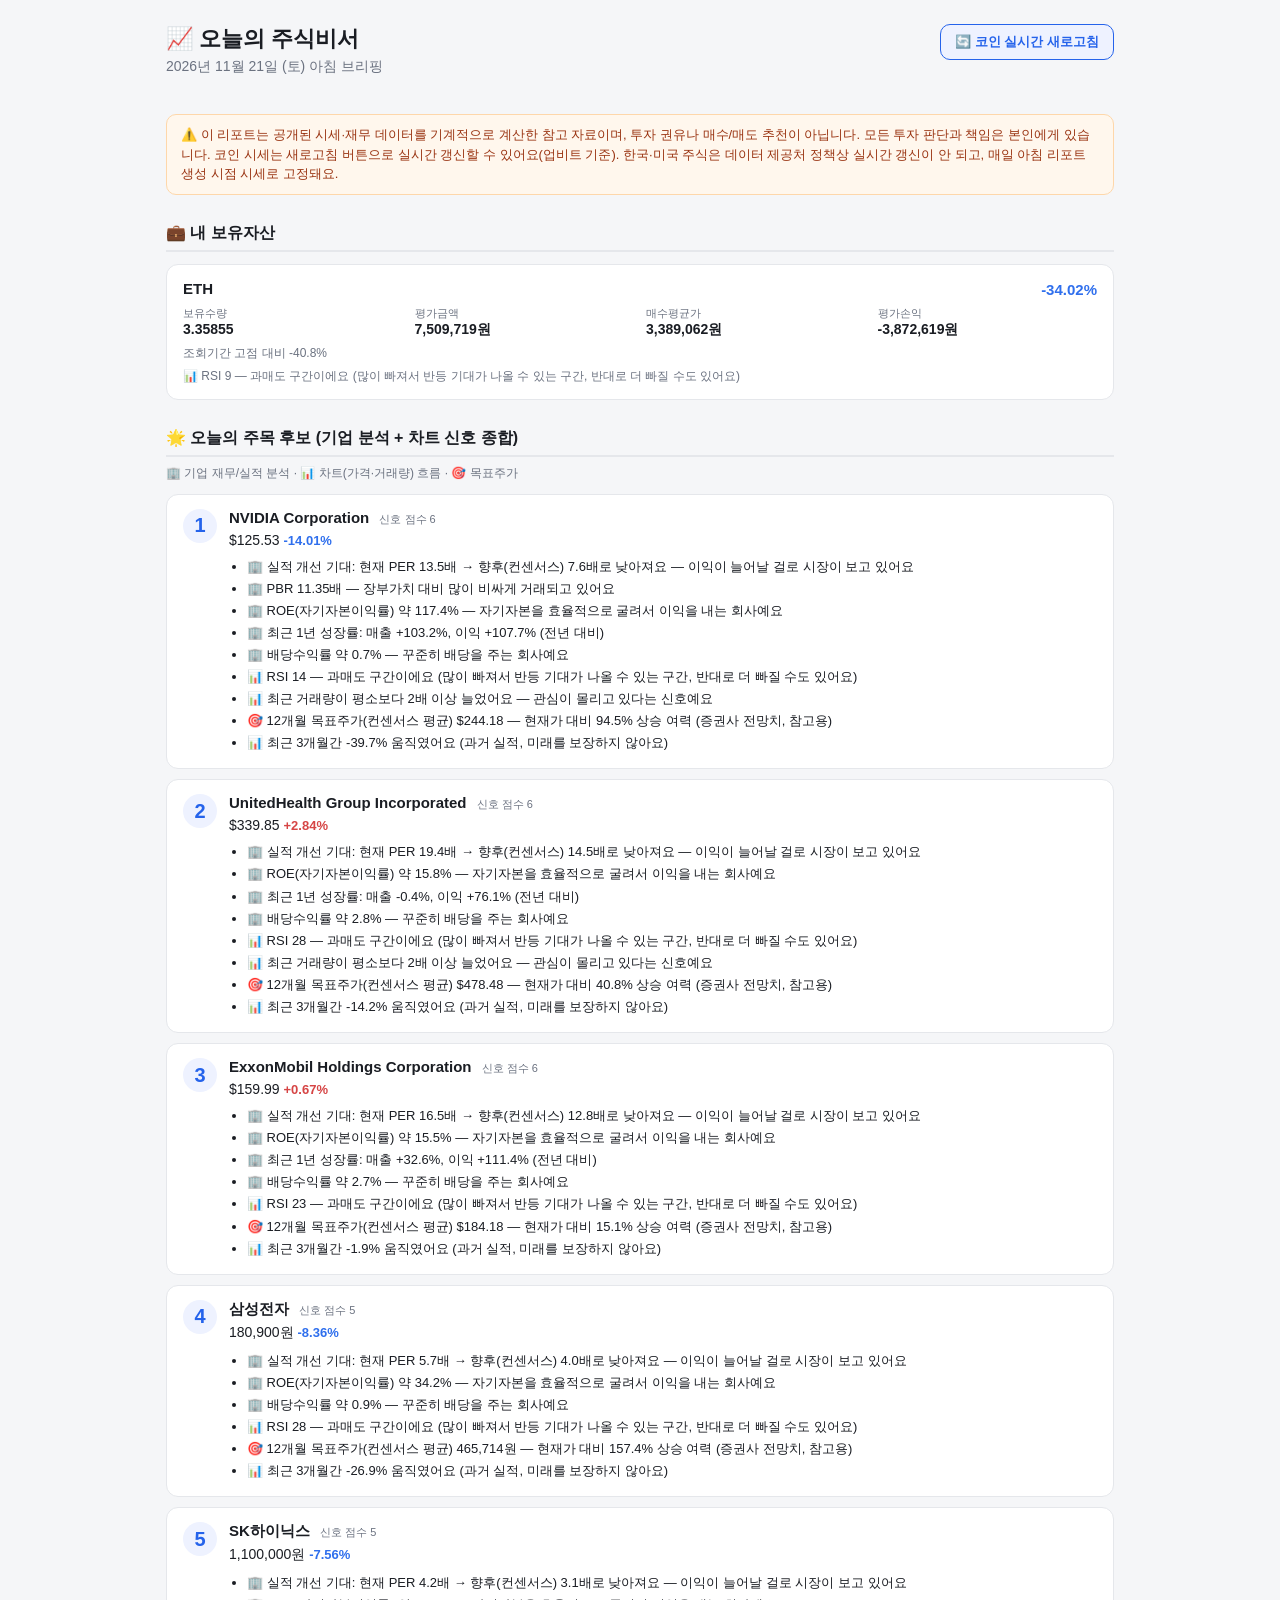
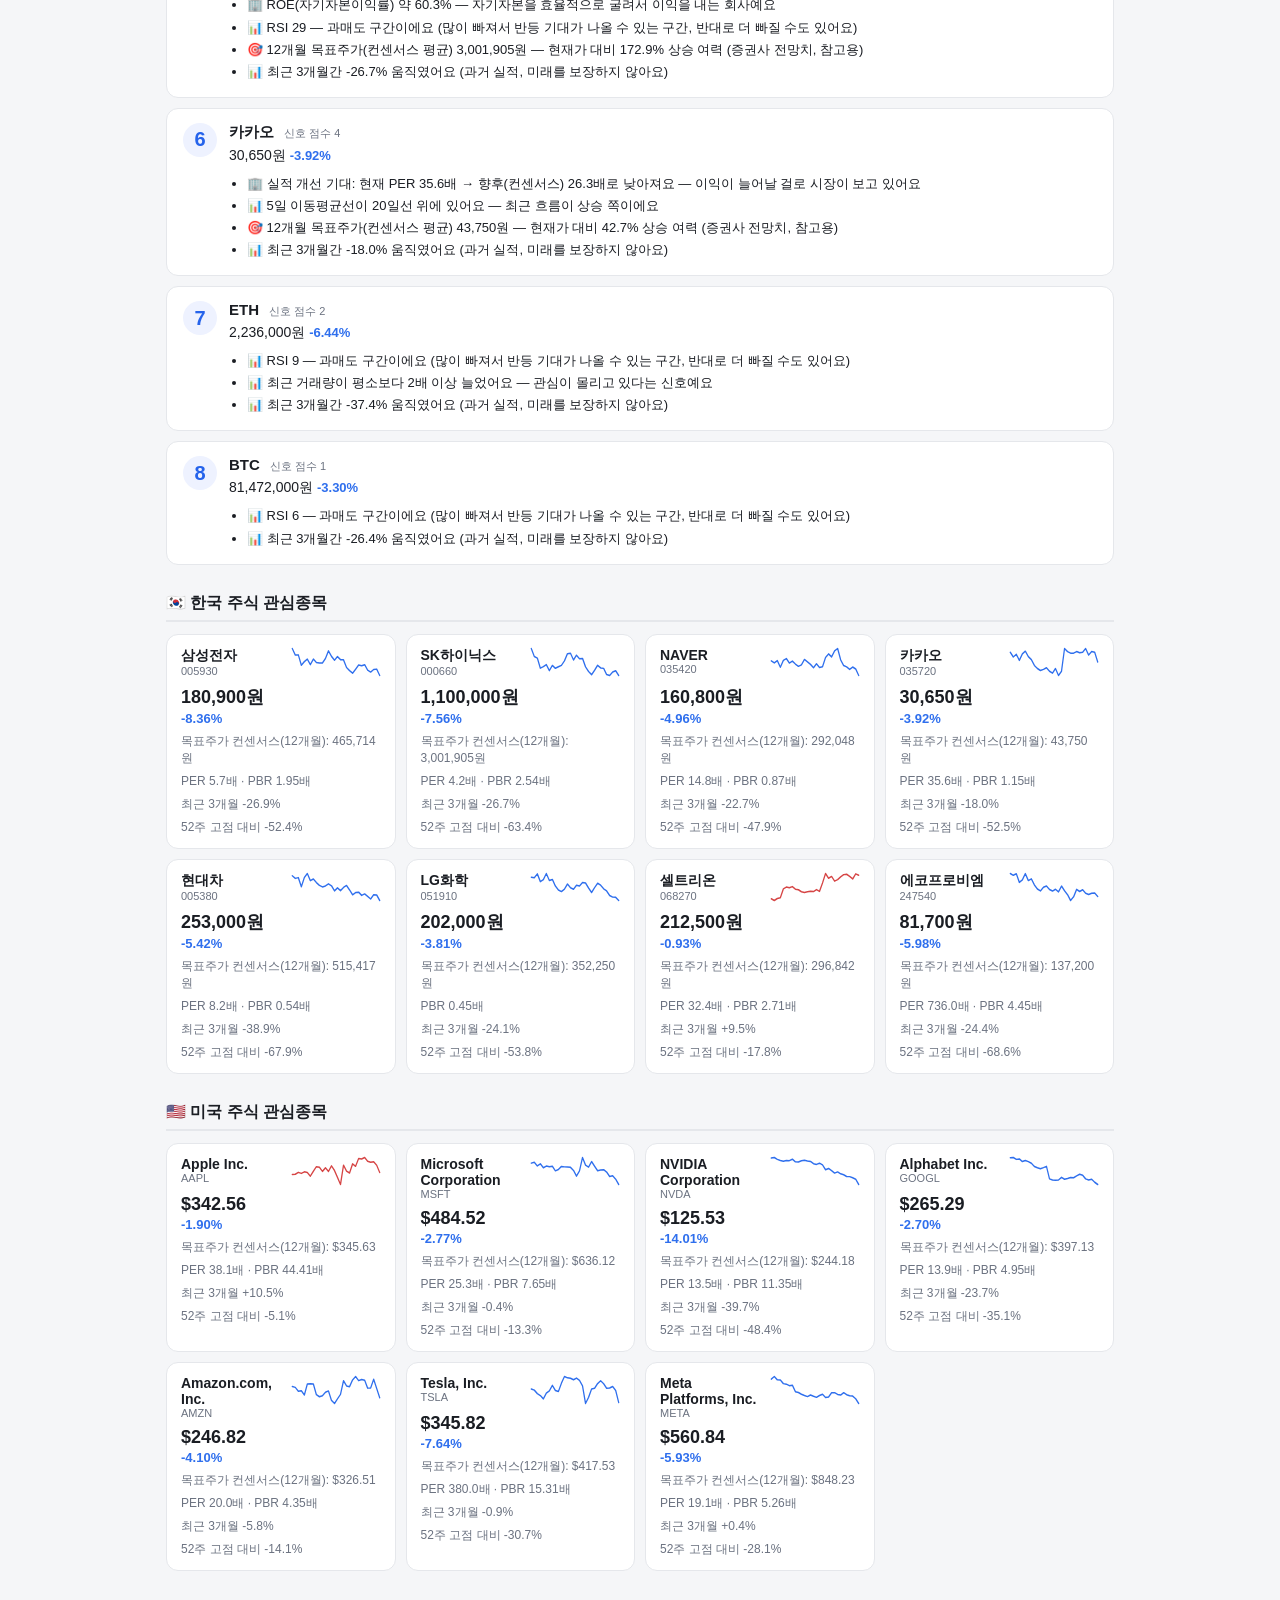
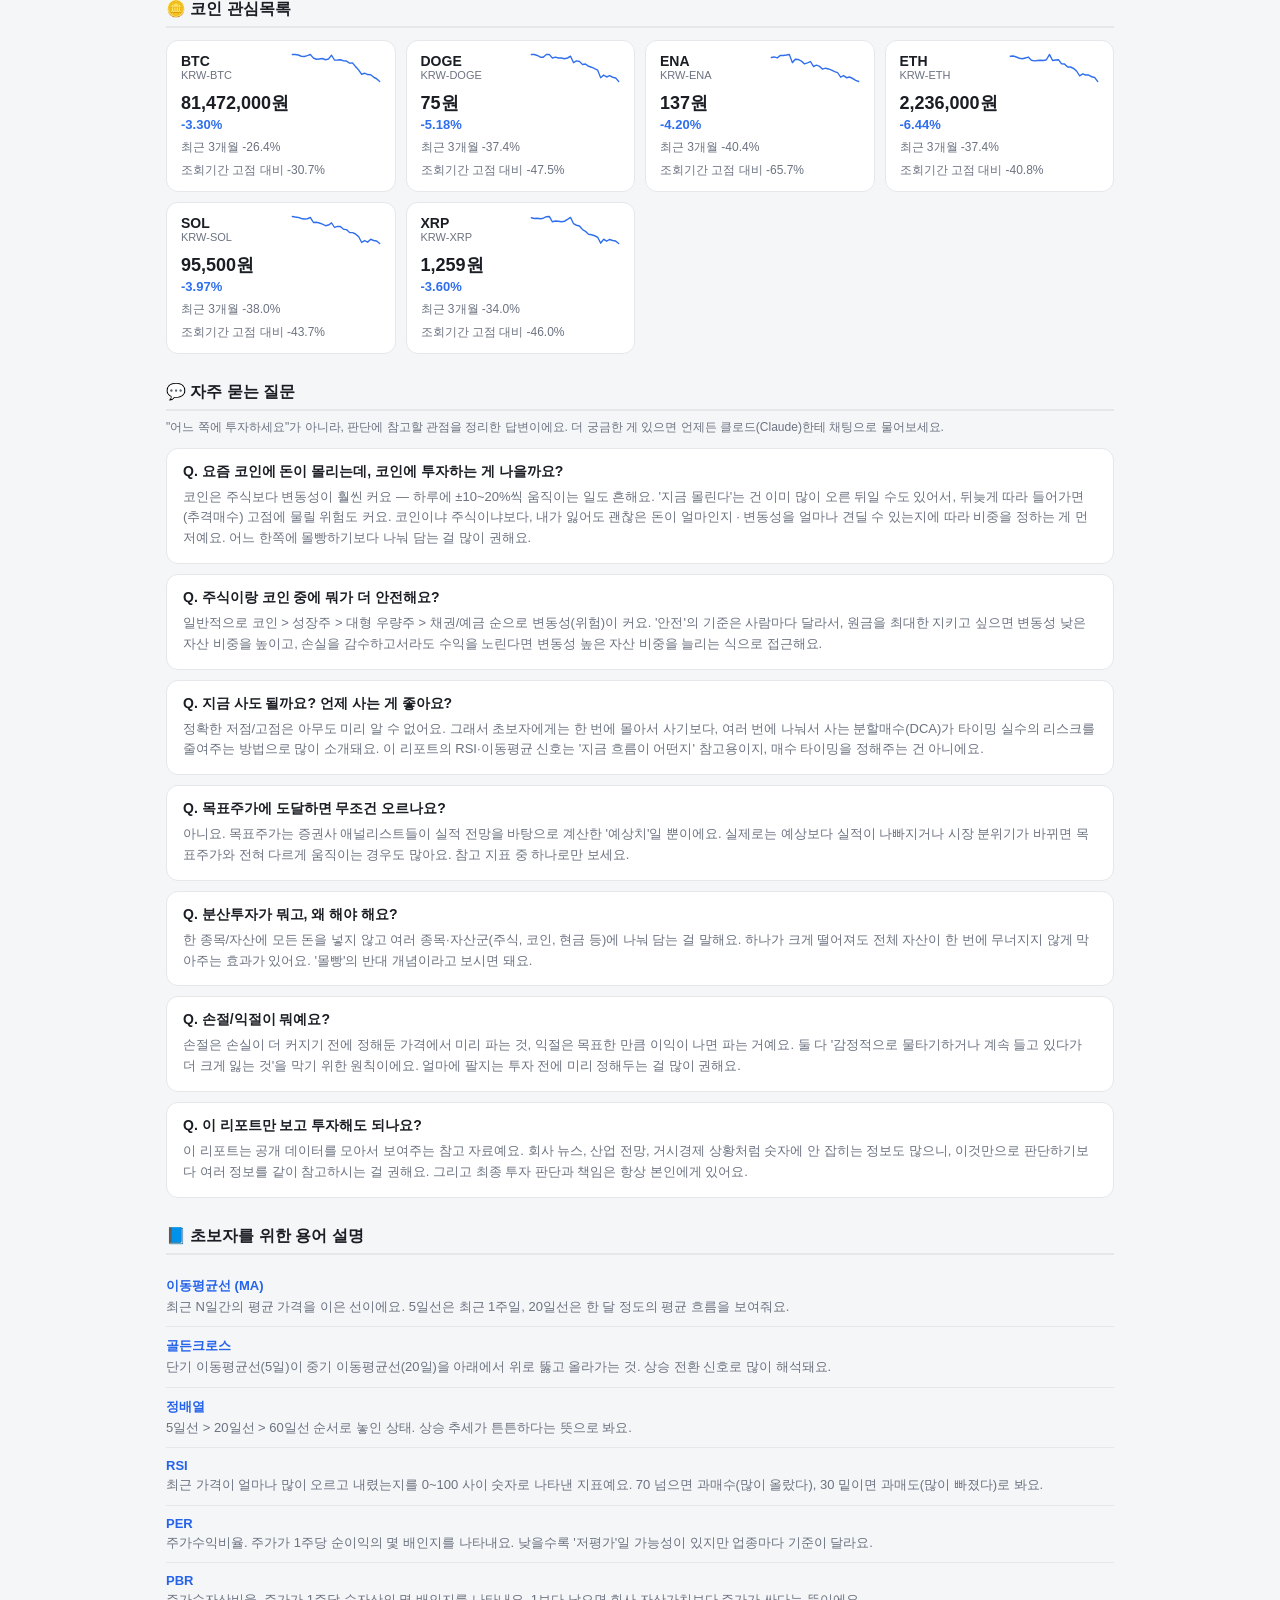
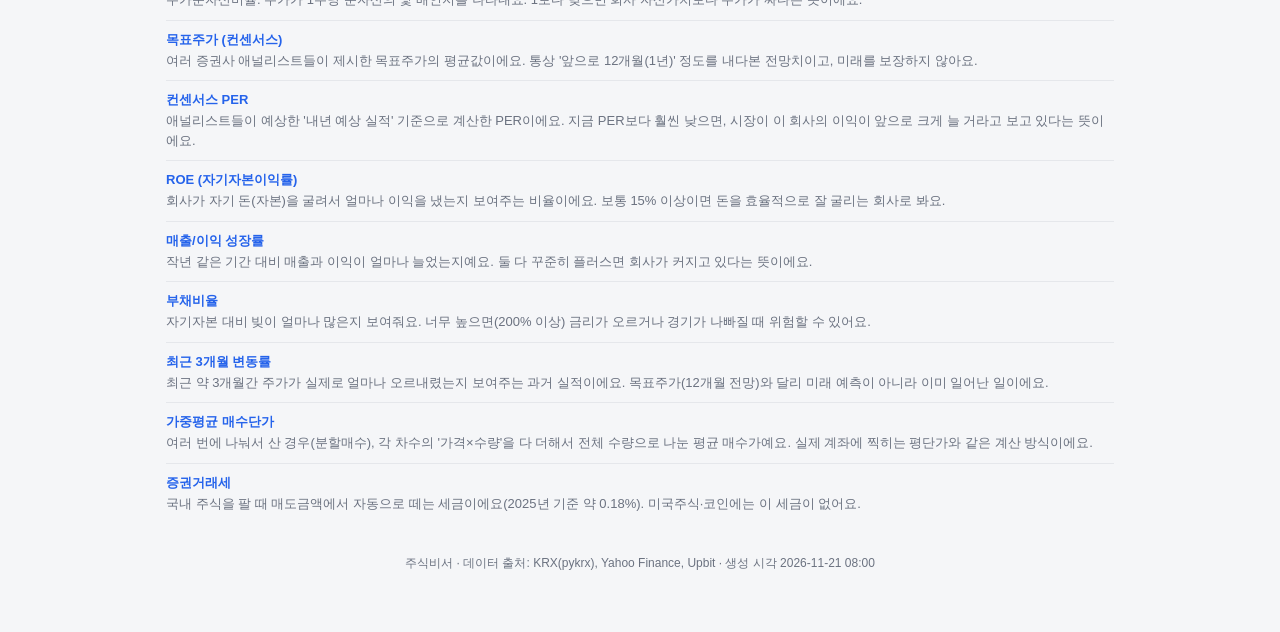
==== docs/index.html @ bb8eb2fd "자동 리포트 갱신 2026-11-21 08:00" ====
<!doctype html>
<html lang="ko">
<head>
<meta charset="utf-8">
<meta name="viewport" content="width=device-width, initial-scale=1">
<title>오늘의 주식비서 - 2026년 11월 21일 (토)</title>
<style>
:root {
    --bg: #f5f6f8; --card-bg: #ffffff; --text: #1a1d23; --sub-text: #6b7280;
    --border: #e5e7eb; --up: #d64545; --down: #2f6fed; --flat: #6b7280;
    --accent: #2563eb; --accent-bg: #eef2ff; --warn-bg: #fff7ed; --warn-border: #fed7aa; --warn-text: #9a3412;
}
@media (prefers-color-scheme: dark) {
    :root { --bg:#111318; --card-bg:#1b1e26; --text:#e8eaed; --sub-text:#9aa0a6; --border:#2b2f3a;
        --up:#ff6b6b; --down:#5b9dff; --flat:#9aa0a6; --accent:#7c9dff; --accent-bg:#1e2436;
        --warn-bg:#2a2115; --warn-border:#4d3418; --warn-text:#f4b473; }
}
:root[data-theme="dark"] { --bg:#111318; --card-bg:#1b1e26; --text:#e8eaed; --sub-text:#9aa0a6; --border:#2b2f3a;
    --up:#ff6b6b; --down:#5b9dff; --flat:#9aa0a6; --accent:#7c9dff; --accent-bg:#1e2436;
    --warn-bg:#2a2115; --warn-border:#4d3418; --warn-text:#f4b473; }
:root[data-theme="light"] { --bg:#f5f6f8; --card-bg:#ffffff; --text:#1a1d23; --sub-text:#6b7280;
    --border:#e5e7eb; --up:#d64545; --down:#2f6fed; --flat:#6b7280; --accent:#2563eb; --accent-bg:#eef2ff;
    --warn-bg:#fff7ed; --warn-border:#fed7aa; --warn-text:#9a3412; }
* { box-sizing: border-box; }
body { margin:0; font-family: -apple-system, "Pretendard", "Malgun Gothic", sans-serif; background:var(--bg); color:var(--text); }
.wrap { max-width: 980px; margin: 0 auto; padding: 24px 16px 60px; }
header h1 { font-size: 22px; margin: 0 0 4px; }
header .date { color: var(--sub-text); font-size: 14px; margin-bottom: 16px; }
.disclaimer { background: var(--warn-bg); border:1px solid var(--warn-border); color:var(--warn-text);
    padding: 10px 14px; border-radius: 10px; font-size: 13px; margin-bottom: 24px; line-height:1.5; }
h2.section { font-size: 16px; margin: 28px 0 12px; padding-bottom:6px; border-bottom: 2px solid var(--border); }
.grid { display: grid; grid-template-columns: repeat(auto-fill, minmax(210px, 1fr)); gap: 10px; }
.card { background: var(--card-bg); border:1px solid var(--border); border-radius: 12px; padding: 12px 14px; }
.card.error { opacity: 0.6; }
.card-top { display:flex; justify-content: space-between; align-items:flex-start; gap:8px; }
.name { font-weight: 600; font-size: 14px; }
.sub { color: var(--sub-text); font-size: 11px; }
.spark { width: 90px; height: 30px; flex-shrink:0; }
.price { font-size: 18px; font-weight: 700; margin-top: 8px; }
.chg { font-size: 13px; font-weight: 600; display:inline-block; margin-top:2px; }
.chg.up { color: var(--up); } .chg.down { color: var(--down); } .chg.flat { color: var(--flat); }
.meta { font-size: 12px; color: var(--sub-text); margin-top: 6px; }
.cand-card { display:flex; gap:12px; background: var(--card-bg); border:1px solid var(--border);
    border-radius: 12px; padding: 14px 16px; margin-bottom: 10px; align-items:flex-start; }
.cand-rank { font-size: 20px; font-weight: 800; color: var(--accent); background: var(--accent-bg);
    width: 34px; height:34px; border-radius:50%; display:flex; align-items:center; justify-content:center; flex-shrink:0; }
.cand-name { font-weight: 700; font-size: 15px; }
.cand-score { font-size: 11px; color: var(--sub-text); font-weight: 500; margin-left: 6px; }
.cand-price { font-size: 14px; margin: 4px 0 8px; }
.signals { margin: 0; padding-left: 18px; font-size: 13px; line-height: 1.7; color: var(--text); }
.term { padding: 10px 0; border-bottom: 1px solid var(--border); }
.term:last-child { border-bottom: none; }
.term-name { font-weight: 700; font-size: 13px; color: var(--accent); }
.term-desc { font-size: 13px; color: var(--sub-text); margin-top: 2px; line-height:1.5; }
.faq-item { background: var(--card-bg); border:1px solid var(--border); border-radius: 12px;
    padding: 14px 16px; margin-bottom: 10px; }
.faq-q { font-weight: 700; font-size: 14px; margin-bottom: 6px; }
.faq-a { font-size: 13px; color: var(--sub-text); line-height: 1.6; }
.hold-card { background: var(--card-bg); border:1px solid var(--border); border-radius: 12px;
    padding: 14px 16px; margin-bottom: 10px; }
.hold-top { display:flex; justify-content: space-between; align-items:center; margin-bottom: 8px; }
.hold-top .name { font-size: 15px; font-weight: 700; }
.hold-top .chg { font-size: 15px; }
.hold-grid { display: grid; grid-template-columns: repeat(auto-fit, minmax(120px, 1fr)); gap: 6px 12px;
    font-size: 14px; font-weight: 600; }
.hold-label { display:block; font-size: 11px; font-weight: 400; color: var(--sub-text); }
footer { margin-top: 32px; font-size: 12px; color: var(--sub-text); text-align:center; }
.header-row { display:flex; justify-content: space-between; align-items:flex-start; gap: 10px; flex-wrap: wrap; }
.refresh-btn { background: var(--accent-bg); color: var(--accent); border: 1px solid var(--accent);
    border-radius: 10px; padding: 8px 14px; font-size: 13px; font-weight: 600; cursor: pointer;
    white-space: nowrap; }
.refresh-btn:active { opacity: 0.7; }
.refresh-btn[disabled] { opacity: 0.5; cursor: default; }
.refresh-status { font-size: 12px; color: var(--sub-text); margin-top: 6px; min-height: 16px; }
.flash { animation: flash-bg 0.8s ease; }
@keyframes flash-bg { 0% { background: var(--accent-bg); } 100% { background: transparent; } }
</style>
</head>
<body>
<div class="wrap">
<header>
<div class="header-row">
    <div>
        <h1>📈 오늘의 주식비서</h1>
        <div class="date">2026년 11월 21일 (토) 아침 브리핑</div>
    </div>
    <button id="refresh-btn" class="refresh-btn" onclick="refreshCoinPrices()">🔄 코인 실시간 새로고침</button>
</div>
<div id="refresh-status" class="refresh-status"></div>
</header>
<div class="disclaimer">⚠️ 이 리포트는 공개된 시세·재무 데이터를 기계적으로 계산한 참고 자료이며, 투자 권유나 매수/매도 추천이 아닙니다. 모든 투자 판단과 책임은 본인에게 있습니다. 코인 시세는 새로고침 버튼으로 실시간 갱신할 수 있어요(업비트 기준). 한국·미국 주식은 데이터 제공처 정책상 실시간 갱신이 안 되고, 매일 아침 리포트 생성 시점 시세로 고정돼요.</div>

<h2 class="section">💼 내 보유자산</h2><div class="hold-card" data-live-market="KRW-ETH" data-qty="3.35855073" data-avg-price="3389062.45627493">
        <div class="hold-top">
            <div class="name">ETH</div>
            <div class="chg down" data-field="pnl-pct">-34.02%</div>
        </div>
        <div class="hold-grid">
            <div><span class="hold-label">보유수량</span>3.35855</div>
            <div><span class="hold-label">평가금액</span><span data-field="eval">7,509,719</span>원</div>
            <div><span class="hold-label">매수평균가</span>3,389,062원</div>
            <div><span class="hold-label">평가손익</span><span data-field="pnl">-3,872,619</span>원</div>
        </div>
        
        
        <div class="meta">조회기간 고점 대비 -40.8%</div>
        <div class="meta">📊 RSI 9 — 과매도 구간이에요 (많이 빠져서 반등 기대가 나올 수 있는 구간, 반대로 더 빠질 수도 있어요)</div>
    </div>

<h2 class="section">🌟 오늘의 주목 후보 (기업 분석 + 차트 신호 종합)</h2>
<p style="color:var(--sub-text); font-size:12px; margin:-4px 0 12px;">🏢 기업 재무/실적 분석 · 📊 차트(가격·거래량) 흐름 · 🎯 목표주가</p>
<div class="cand-card">
        <div class="cand-rank">1</div>
        <div class="cand-body">
            <div class="cand-name">NVIDIA Corporation <span class="cand-score">신호 점수 6</span></div>
            <div class="cand-price">$125.53
                <span class="chg down">-14.01%</span>
            </div>
            <ul class="signals"><li>🏢 실적 개선 기대: 현재 PER 13.5배 → 향후(컨센서스) 7.6배로 낮아져요 — 이익이 늘어날 걸로 시장이 보고 있어요</li><li>🏢 PBR 11.35배 — 장부가치 대비 많이 비싸게 거래되고 있어요</li><li>🏢 ROE(자기자본이익률) 약 117.4% — 자기자본을 효율적으로 굴려서 이익을 내는 회사예요</li><li>🏢 최근 1년 성장률: 매출 +103.2%, 이익 +107.7% (전년 대비)</li><li>🏢 배당수익률 약 0.7% — 꾸준히 배당을 주는 회사예요</li><li>📊 RSI 14 — 과매도 구간이에요 (많이 빠져서 반등 기대가 나올 수 있는 구간, 반대로 더 빠질 수도 있어요)</li><li>📊 최근 거래량이 평소보다 2배 이상 늘었어요 — 관심이 몰리고 있다는 신호예요</li><li>🎯 12개월 목표주가(컨센서스 평균) $244.18 — 현재가 대비 94.5% 상승 여력 (증권사 전망치, 참고용)</li><li>📊 최근 3개월간 -39.7% 움직였어요 (과거 실적, 미래를 보장하지 않아요)</li></ul>
        </div>
    </div><div class="cand-card">
        <div class="cand-rank">2</div>
        <div class="cand-body">
            <div class="cand-name">UnitedHealth Group Incorporated <span class="cand-score">신호 점수 6</span></div>
            <div class="cand-price">$339.85
                <span class="chg up">+2.84%</span>
            </div>
            <ul class="signals"><li>🏢 실적 개선 기대: 현재 PER 19.4배 → 향후(컨센서스) 14.5배로 낮아져요 — 이익이 늘어날 걸로 시장이 보고 있어요</li><li>🏢 ROE(자기자본이익률) 약 15.8% — 자기자본을 효율적으로 굴려서 이익을 내는 회사예요</li><li>🏢 최근 1년 성장률: 매출 -0.4%, 이익 +76.1% (전년 대비)</li><li>🏢 배당수익률 약 2.8% — 꾸준히 배당을 주는 회사예요</li><li>📊 RSI 28 — 과매도 구간이에요 (많이 빠져서 반등 기대가 나올 수 있는 구간, 반대로 더 빠질 수도 있어요)</li><li>📊 최근 거래량이 평소보다 2배 이상 늘었어요 — 관심이 몰리고 있다는 신호예요</li><li>🎯 12개월 목표주가(컨센서스 평균) $478.48 — 현재가 대비 40.8% 상승 여력 (증권사 전망치, 참고용)</li><li>📊 최근 3개월간 -14.2% 움직였어요 (과거 실적, 미래를 보장하지 않아요)</li></ul>
        </div>
    </div><div class="cand-card">
        <div class="cand-rank">3</div>
        <div class="cand-body">
            <div class="cand-name">ExxonMobil Holdings Corporation <span class="cand-score">신호 점수 6</span></div>
            <div class="cand-price">$159.99
                <span class="chg up">+0.67%</span>
            </div>
            <ul class="signals"><li>🏢 실적 개선 기대: 현재 PER 16.5배 → 향후(컨센서스) 12.8배로 낮아져요 — 이익이 늘어날 걸로 시장이 보고 있어요</li><li>🏢 ROE(자기자본이익률) 약 15.5% — 자기자본을 효율적으로 굴려서 이익을 내는 회사예요</li><li>🏢 최근 1년 성장률: 매출 +32.6%, 이익 +111.4% (전년 대비)</li><li>🏢 배당수익률 약 2.7% — 꾸준히 배당을 주는 회사예요</li><li>📊 RSI 23 — 과매도 구간이에요 (많이 빠져서 반등 기대가 나올 수 있는 구간, 반대로 더 빠질 수도 있어요)</li><li>🎯 12개월 목표주가(컨센서스 평균) $184.18 — 현재가 대비 15.1% 상승 여력 (증권사 전망치, 참고용)</li><li>📊 최근 3개월간 -1.9% 움직였어요 (과거 실적, 미래를 보장하지 않아요)</li></ul>
        </div>
    </div><div class="cand-card">
        <div class="cand-rank">4</div>
        <div class="cand-body">
            <div class="cand-name">삼성전자 <span class="cand-score">신호 점수 5</span></div>
            <div class="cand-price">180,900원
                <span class="chg down">-8.36%</span>
            </div>
            <ul class="signals"><li>🏢 실적 개선 기대: 현재 PER 5.7배 → 향후(컨센서스) 4.0배로 낮아져요 — 이익이 늘어날 걸로 시장이 보고 있어요</li><li>🏢 ROE(자기자본이익률) 약 34.2% — 자기자본을 효율적으로 굴려서 이익을 내는 회사예요</li><li>🏢 배당수익률 약 0.9% — 꾸준히 배당을 주는 회사예요</li><li>📊 RSI 28 — 과매도 구간이에요 (많이 빠져서 반등 기대가 나올 수 있는 구간, 반대로 더 빠질 수도 있어요)</li><li>🎯 12개월 목표주가(컨센서스 평균) 465,714원 — 현재가 대비 157.4% 상승 여력 (증권사 전망치, 참고용)</li><li>📊 최근 3개월간 -26.9% 움직였어요 (과거 실적, 미래를 보장하지 않아요)</li></ul>
        </div>
    </div><div class="cand-card">
        <div class="cand-rank">5</div>
        <div class="cand-body">
            <div class="cand-name">SK하이닉스 <span class="cand-score">신호 점수 5</span></div>
            <div class="cand-price">1,100,000원
                <span class="chg down">-7.56%</span>
            </div>
            <ul class="signals"><li>🏢 실적 개선 기대: 현재 PER 4.2배 → 향후(컨센서스) 3.1배로 낮아져요 — 이익이 늘어날 걸로 시장이 보고 있어요</li><li>🏢 ROE(자기자본이익률) 약 60.3% — 자기자본을 효율적으로 굴려서 이익을 내는 회사예요</li><li>📊 RSI 29 — 과매도 구간이에요 (많이 빠져서 반등 기대가 나올 수 있는 구간, 반대로 더 빠질 수도 있어요)</li><li>🎯 12개월 목표주가(컨센서스 평균) 3,001,905원 — 현재가 대비 172.9% 상승 여력 (증권사 전망치, 참고용)</li><li>📊 최근 3개월간 -26.7% 움직였어요 (과거 실적, 미래를 보장하지 않아요)</li></ul>
        </div>
    </div><div class="cand-card">
        <div class="cand-rank">6</div>
        <div class="cand-body">
            <div class="cand-name">카카오 <span class="cand-score">신호 점수 4</span></div>
            <div class="cand-price">30,650원
                <span class="chg down">-3.92%</span>
            </div>
            <ul class="signals"><li>🏢 실적 개선 기대: 현재 PER 35.6배 → 향후(컨센서스) 26.3배로 낮아져요 — 이익이 늘어날 걸로 시장이 보고 있어요</li><li>📊 5일 이동평균선이 20일선 위에 있어요 — 최근 흐름이 상승 쪽이에요</li><li>🎯 12개월 목표주가(컨센서스 평균) 43,750원 — 현재가 대비 42.7% 상승 여력 (증권사 전망치, 참고용)</li><li>📊 최근 3개월간 -18.0% 움직였어요 (과거 실적, 미래를 보장하지 않아요)</li></ul>
        </div>
    </div><div class="cand-card">
        <div class="cand-rank">7</div>
        <div class="cand-body">
            <div class="cand-name">ETH <span class="cand-score">신호 점수 2</span></div>
            <div class="cand-price">2,236,000원
                <span class="chg down">-6.44%</span>
            </div>
            <ul class="signals"><li>📊 RSI 9 — 과매도 구간이에요 (많이 빠져서 반등 기대가 나올 수 있는 구간, 반대로 더 빠질 수도 있어요)</li><li>📊 최근 거래량이 평소보다 2배 이상 늘었어요 — 관심이 몰리고 있다는 신호예요</li><li>📊 최근 3개월간 -37.4% 움직였어요 (과거 실적, 미래를 보장하지 않아요)</li></ul>
        </div>
    </div><div class="cand-card">
        <div class="cand-rank">8</div>
        <div class="cand-body">
            <div class="cand-name">BTC <span class="cand-score">신호 점수 1</span></div>
            <div class="cand-price">81,472,000원
                <span class="chg down">-3.30%</span>
            </div>
            <ul class="signals"><li>📊 RSI 6 — 과매도 구간이에요 (많이 빠져서 반등 기대가 나올 수 있는 구간, 반대로 더 빠질 수도 있어요)</li><li>📊 최근 3개월간 -26.4% 움직였어요 (과거 실적, 미래를 보장하지 않아요)</li></ul>
        </div>
    </div>

<h2 class="section">🇰🇷 한국 주식 관심종목</h2>
<div class="grid"><div class="card">
        <div class="card-top">
            <div>
                <div class="name">삼성전자</div>
                <div class="sub">005930</div>
            </div>
            <svg viewBox="0 0 140 40" class="spark" preserveAspectRatio="none"><polyline points="2.0,2.0 6.7,10.7 11.4,10.5 16.1,24.3 20.8,19.5 25.4,16.1 30.1,23.6 34.8,16.1 39.5,20.7 44.2,21.3 48.9,21.3 53.6,15.4 58.3,5.1 63.0,12.5 67.7,17.7 72.3,12.8 77.0,16.9 81.7,17.1 86.4,27.4 91.1,31.5 95.8,34.9 100.5,29.6 105.2,24.1 109.9,24.9 114.6,23.6 119.2,30.8 123.9,33.4 128.6,30.0 133.3,29.5 138.0,38.0" fill="none" stroke="var(--down)" stroke-width="2" stroke-linecap="round" stroke-linejoin="round"/></svg>
        </div>
        <div class="price" data-field="price">180,900원</div>
        <div class="chg down" data-field="chg">-8.36%</div>
        <div class="meta">목표주가 컨센서스(12개월): 465,714원</div><div class="meta">PER 5.7배 · PBR 1.95배</div><div class="meta">최근 3개월 -26.9%</div><div class="meta">52주 고점 대비 -52.4%</div>
    </div><div class="card">
        <div class="card-top">
            <div>
                <div class="name">SK하이닉스</div>
                <div class="sub">000660</div>
            </div>
            <svg viewBox="0 0 140 40" class="spark" preserveAspectRatio="none"><polyline points="2.0,2.0 6.7,12.6 11.4,14.8 16.1,28.2 20.8,26.2 25.4,23.5 30.1,31.6 34.8,24.6 39.5,28.4 44.2,26.4 48.9,24.5 53.6,18.5 58.3,8.9 63.0,8.3 67.7,17.3 72.3,10.9 77.0,15.6 81.7,15.2 86.4,26.5 91.1,32.6 95.8,36.9 100.5,31.0 105.2,24.4 109.9,27.9 114.6,28.5 119.2,36.7 123.9,38.0 128.6,33.4 133.3,31.6 138.0,38.0" fill="none" stroke="var(--down)" stroke-width="2" stroke-linecap="round" stroke-linejoin="round"/></svg>
        </div>
        <div class="price" data-field="price">1,100,000원</div>
        <div class="chg down" data-field="chg">-7.56%</div>
        <div class="meta">목표주가 컨센서스(12개월): 3,001,905원</div><div class="meta">PER 4.2배 · PBR 2.54배</div><div class="meta">최근 3개월 -26.7%</div><div class="meta">52주 고점 대비 -63.4%</div>
    </div><div class="card">
        <div class="card-top">
            <div>
                <div class="name">NAVER</div>
                <div class="sub">035420</div>
            </div>
            <svg viewBox="0 0 140 40" class="spark" preserveAspectRatio="none"><polyline points="2.0,18.4 6.7,21.3 11.4,18.1 16.1,27.0 20.8,17.8 25.4,15.4 30.1,21.4 34.8,18.8 39.5,22.7 44.2,25.8 48.9,23.9 53.6,16.6 58.3,19.7 63.0,23.2 67.7,27.6 72.3,22.3 77.0,27.2 81.7,26.3 86.4,14.0 91.1,9.2 95.8,13.2 100.5,5.3 105.2,2.0 109.9,17.1 114.6,24.7 119.2,26.5 123.9,29.9 128.6,26.7 133.3,29.3 138.0,38.0" fill="none" stroke="var(--down)" stroke-width="2" stroke-linecap="round" stroke-linejoin="round"/></svg>
        </div>
        <div class="price" data-field="price">160,800원</div>
        <div class="chg down" data-field="chg">-4.96%</div>
        <div class="meta">목표주가 컨센서스(12개월): 292,048원</div><div class="meta">PER 14.8배 · PBR 0.87배</div><div class="meta">최근 3개월 -22.7%</div><div class="meta">52주 고점 대비 -47.9%</div>
    </div><div class="card">
        <div class="card-top">
            <div>
                <div class="name">카카오</div>
                <div class="sub">035720</div>
            </div>
            <svg viewBox="0 0 140 40" class="spark" preserveAspectRatio="none"><polyline points="2.0,7.1 6.7,13.3 11.4,9.7 16.1,17.9 20.8,9.2 25.4,5.6 30.1,12.8 34.8,16.9 39.5,24.6 44.2,28.7 48.9,31.3 53.6,29.8 58.3,27.7 63.0,32.3 67.7,34.9 72.3,28.7 77.0,38.0 81.7,32.3 86.4,2.0 91.1,6.1 95.8,8.2 100.5,8.2 105.2,6.1 109.9,7.7 114.6,7.1 119.2,2.0 123.9,10.7 128.6,6.1 133.3,7.1 138.0,20.0" fill="none" stroke="var(--down)" stroke-width="2" stroke-linecap="round" stroke-linejoin="round"/></svg>
        </div>
        <div class="price" data-field="price">30,650원</div>
        <div class="chg down" data-field="chg">-3.92%</div>
        <div class="meta">목표주가 컨센서스(12개월): 43,750원</div><div class="meta">PER 35.6배 · PBR 1.15배</div><div class="meta">최근 3개월 -18.0%</div><div class="meta">52주 고점 대비 -52.5%</div>
    </div><div class="card">
        <div class="card-top">
            <div>
                <div class="name">현대차</div>
                <div class="sub">005380</div>
            </div>
            <svg viewBox="0 0 140 40" class="spark" preserveAspectRatio="none"><polyline points="2.0,5.0 6.7,8.5 11.4,7.5 16.1,19.6 20.8,7.3 25.4,2.0 30.1,11.6 34.8,9.3 39.5,14.1 44.2,17.9 48.9,19.9 53.6,18.6 58.3,15.8 63.0,18.4 67.7,25.2 72.3,21.1 77.0,24.9 81.7,20.6 86.4,17.9 91.1,23.9 95.8,30.4 100.5,27.4 105.2,26.9 109.9,31.2 114.6,29.2 119.2,32.5 123.9,36.0 128.6,30.4 133.3,30.7 138.0,38.0" fill="none" stroke="var(--down)" stroke-width="2" stroke-linecap="round" stroke-linejoin="round"/></svg>
        </div>
        <div class="price" data-field="price">253,000원</div>
        <div class="chg down" data-field="chg">-5.42%</div>
        <div class="meta">목표주가 컨센서스(12개월): 515,417원</div><div class="meta">PER 8.2배 · PBR 0.54배</div><div class="meta">최근 3개월 -38.9%</div><div class="meta">52주 고점 대비 -67.9%</div>
    </div><div class="card">
        <div class="card-top">
            <div>
                <div class="name">LG화학</div>
                <div class="sub">051910</div>
            </div>
            <svg viewBox="0 0 140 40" class="spark" preserveAspectRatio="none"><polyline points="2.0,7.0 6.7,7.8 11.4,2.5 16.1,12.9 20.8,10.2 25.4,2.0 30.1,11.3 34.8,9.9 39.5,18.7 44.2,24.0 48.9,26.1 53.6,22.9 58.3,16.0 63.0,21.1 67.7,22.9 72.3,17.6 77.0,18.7 81.7,13.9 86.4,14.7 91.1,21.3 95.8,27.4 100.5,20.8 105.2,15.0 109.9,17.6 114.6,22.4 119.2,25.3 123.9,31.4 128.6,33.5 133.3,33.8 138.0,38.0" fill="none" stroke="var(--down)" stroke-width="2" stroke-linecap="round" stroke-linejoin="round"/></svg>
        </div>
        <div class="price" data-field="price">202,000원</div>
        <div class="chg down" data-field="chg">-3.81%</div>
        <div class="meta">목표주가 컨센서스(12개월): 352,250원</div><div class="meta">PBR 0.45배</div><div class="meta">최근 3개월 -24.1%</div><div class="meta">52주 고점 대비 -53.8%</div>
    </div><div class="card">
        <div class="card-top">
            <div>
                <div class="name">셀트리온</div>
                <div class="sub">068270</div>
            </div>
            <svg viewBox="0 0 140 40" class="spark" preserveAspectRatio="none"><polyline points="2.0,35.7 6.7,38.0 11.4,35.3 16.1,34.4 20.8,22.5 25.4,20.1 30.1,21.1 34.8,19.5 39.5,22.9 44.2,23.7 48.9,26.3 53.6,27.3 58.3,26.4 63.0,25.7 67.7,26.1 72.3,23.4 77.0,25.8 81.7,14.6 86.4,2.0 91.1,8.3 95.8,5.9 100.5,12.2 105.2,10.2 109.9,6.4 114.6,3.5 119.2,3.0 123.9,5.9 128.6,9.3 133.3,2.5 138.0,4.4" fill="none" stroke="var(--up)" stroke-width="2" stroke-linecap="round" stroke-linejoin="round"/></svg>
        </div>
        <div class="price" data-field="price">212,500원</div>
        <div class="chg down" data-field="chg">-0.93%</div>
        <div class="meta">목표주가 컨센서스(12개월): 296,842원</div><div class="meta">PER 32.4배 · PBR 2.71배</div><div class="meta">최근 3개월 +9.5%</div><div class="meta">52주 고점 대비 -17.8%</div>
    </div><div class="card">
        <div class="card-top">
            <div>
                <div class="name">에코프로비엠</div>
                <div class="sub">247540</div>
            </div>
            <svg viewBox="0 0 140 40" class="spark" preserveAspectRatio="none"><polyline points="2.0,2.0 6.7,4.4 11.4,2.4 16.1,13.8 20.8,10.4 25.4,2.2 30.1,11.4 34.8,9.1 39.5,17.3 44.2,22.7 48.9,25.2 53.6,20.4 58.3,18.7 63.0,23.3 67.7,25.4 72.3,23.0 77.0,26.5 81.7,18.7 86.4,25.0 91.1,30.2 95.8,38.0 100.5,33.1 105.2,23.2 109.9,26.0 114.6,23.7 119.2,28.4 123.9,30.0 128.6,28.3 133.3,28.0 138.0,32.7" fill="none" stroke="var(--down)" stroke-width="2" stroke-linecap="round" stroke-linejoin="round"/></svg>
        </div>
        <div class="price" data-field="price">81,700원</div>
        <div class="chg down" data-field="chg">-5.98%</div>
        <div class="meta">목표주가 컨센서스(12개월): 137,200원</div><div class="meta">PER 736.0배 · PBR 4.45배</div><div class="meta">최근 3개월 -24.4%</div><div class="meta">52주 고점 대비 -68.6%</div>
    </div></div>

<h2 class="section">🇺🇸 미국 주식 관심종목</h2>
<div class="grid"><div class="card">
        <div class="card-top">
            <div>
                <div class="name">Apple Inc.</div>
                <div class="sub">AAPL</div>
            </div>
            <svg viewBox="0 0 140 40" class="spark" preserveAspectRatio="none"><polyline points="2.0,24.7 6.7,24.3 11.4,21.8 16.1,23.2 20.8,21.1 25.4,21.9 30.1,26.9 34.8,20.3 39.5,14.2 44.2,14.9 48.9,20.5 53.6,15.8 58.3,20.6 63.0,13.1 67.7,19.4 72.3,28.6 77.0,38.0 81.7,12.3 86.4,20.1 91.1,22.7 95.8,10.5 100.5,13.7 105.2,3.3 109.9,4.0 114.6,2.0 119.2,7.1 123.9,8.4 128.6,7.6 133.3,12.3 138.0,22.0" fill="none" stroke="var(--up)" stroke-width="2" stroke-linecap="round" stroke-linejoin="round"/></svg>
        </div>
        <div class="price" data-field="price">$342.56</div>
        <div class="chg down" data-field="chg">-1.90%</div>
        <div class="meta">목표주가 컨센서스(12개월): $345.63</div><div class="meta">PER 38.1배 · PBR 44.41배</div><div class="meta">최근 3개월 +10.5%</div><div class="meta">52주 고점 대비 -5.1%</div>
    </div><div class="card">
        <div class="card-top">
            <div>
                <div class="name">Microsoft Corporation</div>
                <div class="sub">MSFT</div>
            </div>
            <svg viewBox="0 0 140 40" class="spark" preserveAspectRatio="none"><polyline points="2.0,9.5 6.7,8.3 11.4,13.3 16.1,10.4 20.8,15.7 25.4,13.4 30.1,14.2 34.8,13.7 39.5,19.8 44.2,18.0 48.9,13.9 53.6,14.5 58.3,14.7 63.0,15.1 67.7,19.3 72.3,26.9 77.0,19.8 81.7,2.0 86.4,12.2 91.1,14.9 95.8,7.4 100.5,13.6 105.2,19.7 109.9,18.8 114.6,18.3 119.2,21.4 123.9,27.4 128.6,26.3 133.3,30.9 138.0,38.0" fill="none" stroke="var(--down)" stroke-width="2" stroke-linecap="round" stroke-linejoin="round"/></svg>
        </div>
        <div class="price" data-field="price">$484.52</div>
        <div class="chg down" data-field="chg">-2.77%</div>
        <div class="meta">목표주가 컨센서스(12개월): $636.12</div><div class="meta">PER 25.3배 · PBR 7.65배</div><div class="meta">최근 3개월 -0.4%</div><div class="meta">52주 고점 대비 -13.3%</div>
    </div><div class="card">
        <div class="card-top">
            <div>
                <div class="name">NVIDIA Corporation</div>
                <div class="sub">NVDA</div>
            </div>
            <svg viewBox="0 0 140 40" class="spark" preserveAspectRatio="none"><polyline points="2.0,2.8 6.7,2.0 11.4,4.5 16.1,5.9 20.8,7.0 25.4,6.0 30.1,6.2 34.8,4.3 39.5,7.7 44.2,8.1 48.9,6.4 53.6,5.7 58.3,6.6 63.0,7.2 67.7,10.3 72.3,11.2 77.0,9.6 81.7,11.9 86.4,18.4 91.1,16.6 95.8,19.4 100.5,22.8 105.2,21.2 109.9,23.8 114.6,25.0 119.2,27.3 123.9,27.5 128.6,29.1 133.3,30.9 138.0,38.0" fill="none" stroke="var(--down)" stroke-width="2" stroke-linecap="round" stroke-linejoin="round"/></svg>
        </div>
        <div class="price" data-field="price">$125.53</div>
        <div class="chg down" data-field="chg">-14.01%</div>
        <div class="meta">목표주가 컨센서스(12개월): $244.18</div><div class="meta">PER 13.5배 · PBR 11.35배</div><div class="meta">최근 3개월 -39.7%</div><div class="meta">52주 고점 대비 -48.4%</div>
    </div><div class="card">
        <div class="card-top">
            <div>
                <div class="name">Alphabet Inc.</div>
                <div class="sub">GOOGL</div>
            </div>
            <svg viewBox="0 0 140 40" class="spark" preserveAspectRatio="none"><polyline points="2.0,2.4 6.7,2.0 11.4,4.5 16.1,3.9 20.8,7.4 25.4,5.9 30.1,7.5 34.8,9.7 39.5,14.0 44.2,15.7 48.9,17.0 53.6,15.5 58.3,13.8 63.0,30.5 67.7,32.1 72.3,32.4 77.0,32.0 81.7,28.4 86.4,31.0 91.1,30.1 95.8,28.7 100.5,29.0 105.2,26.5 109.9,24.4 114.6,25.6 119.2,30.5 123.9,31.9 128.6,31.0 133.3,35.0 138.0,38.0" fill="none" stroke="var(--down)" stroke-width="2" stroke-linecap="round" stroke-linejoin="round"/></svg>
        </div>
        <div class="price" data-field="price">$265.29</div>
        <div class="chg down" data-field="chg">-2.70%</div>
        <div class="meta">목표주가 컨센서스(12개월): $397.13</div><div class="meta">PER 13.9배 · PBR 4.95배</div><div class="meta">최근 3개월 -23.7%</div><div class="meta">52주 고점 대비 -35.1%</div>
    </div><div class="card">
        <div class="card-top">
            <div>
                <div class="name">Amazon.com, Inc.</div>
                <div class="sub">AMZN</div>
            </div>
            <svg viewBox="0 0 140 40" class="spark" preserveAspectRatio="none"><polyline points="2.0,15.4 6.7,16.5 11.4,21.8 16.1,21.0 20.8,26.6 25.4,11.9 30.1,11.7 34.8,12.0 39.5,26.2 44.2,29.0 48.9,27.7 53.6,23.0 58.3,21.2 63.0,33.9 67.7,38.0 72.3,31.8 77.0,25.8 81.7,7.7 86.4,14.6 91.1,15.6 95.8,6.6 100.5,2.0 105.2,7.5 109.9,6.0 114.6,7.0 119.2,17.5 123.9,17.3 128.6,5.7 133.3,17.9 138.0,30.4" fill="none" stroke="var(--down)" stroke-width="2" stroke-linecap="round" stroke-linejoin="round"/></svg>
        </div>
        <div class="price" data-field="price">$246.82</div>
        <div class="chg down" data-field="chg">-4.10%</div>
        <div class="meta">목표주가 컨센서스(12개월): $326.51</div><div class="meta">PER 20.0배 · PBR 4.35배</div><div class="meta">최근 3개월 -5.8%</div><div class="meta">52주 고점 대비 -14.1%</div>
    </div><div class="card">
        <div class="card-top">
            <div>
                <div class="name">Tesla, Inc.</div>
                <div class="sub">TSLA</div>
            </div>
            <svg viewBox="0 0 140 40" class="spark" preserveAspectRatio="none"><polyline points="2.0,18.6 6.7,20.2 11.4,24.8 16.1,27.4 20.8,31.8 25.4,24.2 30.1,21.1 34.8,13.8 39.5,20.6 44.2,21.9 48.9,10.9 53.6,2.0 58.3,3.8 63.0,4.3 67.7,6.3 72.3,4.1 77.0,7.1 81.7,14.6 86.4,38.0 91.1,29.8 95.8,18.6 100.5,17.6 105.2,11.4 109.9,7.7 114.6,11.7 119.2,17.6 123.9,17.4 128.6,15.4 133.3,20.7 138.0,36.8" fill="none" stroke="var(--down)" stroke-width="2" stroke-linecap="round" stroke-linejoin="round"/></svg>
        </div>
        <div class="price" data-field="price">$345.82</div>
        <div class="chg down" data-field="chg">-7.64%</div>
        <div class="meta">목표주가 컨센서스(12개월): $417.53</div><div class="meta">PER 380.0배 · PBR 15.31배</div><div class="meta">최근 3개월 -0.9%</div><div class="meta">52주 고점 대비 -30.7%</div>
    </div><div class="card">
        <div class="card-top">
            <div>
                <div class="name">Meta Platforms, Inc.</div>
                <div class="sub">META</div>
            </div>
            <svg viewBox="0 0 140 40" class="spark" preserveAspectRatio="none"><polyline points="2.0,5.5 6.7,2.0 11.4,6.5 16.1,6.6 20.8,11.5 25.4,12.2 30.1,14.2 34.8,13.6 39.5,22.3 44.2,23.4 48.9,25.6 53.6,27.4 58.3,28.8 63.0,26.6 67.7,28.3 72.3,29.8 77.0,27.3 81.7,25.7 86.4,30.1 91.1,29.2 95.8,23.6 100.5,23.6 105.2,25.9 109.9,26.8 114.6,23.6 119.2,26.3 123.9,27.6 128.6,28.1 133.3,31.7 138.0,38.0" fill="none" stroke="var(--down)" stroke-width="2" stroke-linecap="round" stroke-linejoin="round"/></svg>
        </div>
        <div class="price" data-field="price">$560.84</div>
        <div class="chg down" data-field="chg">-5.93%</div>
        <div class="meta">목표주가 컨센서스(12개월): $848.23</div><div class="meta">PER 19.1배 · PBR 5.26배</div><div class="meta">최근 3개월 +0.4%</div><div class="meta">52주 고점 대비 -28.1%</div>
    </div></div>

<h2 class="section">🪙 코인 관심목록</h2>
<div class="grid"><div class="card" data-live-market="KRW-BTC">
        <div class="card-top">
            <div>
                <div class="name">BTC</div>
                <div class="sub">KRW-BTC</div>
            </div>
            <svg viewBox="0 0 140 40" class="spark" preserveAspectRatio="none"><polyline points="2.0,2.1 6.7,2.1 11.4,2.6 16.1,4.3 20.8,4.7 25.4,3.5 30.1,2.0 34.8,6.7 39.5,8.3 44.2,7.9 48.9,7.4 53.6,9.0 58.3,8.1 63.0,2.9 67.7,9.5 72.3,9.3 77.0,8.9 81.7,10.5 86.4,10.8 91.1,13.5 95.8,13.3 100.5,18.2 105.2,22.6 109.9,28.3 114.6,26.9 119.2,28.8 123.9,29.0 128.6,32.3 133.3,34.4 138.0,38.0" fill="none" stroke="var(--down)" stroke-width="2" stroke-linecap="round" stroke-linejoin="round"/></svg>
        </div>
        <div class="price" data-field="price">81,472,000원</div>
        <div class="chg down" data-field="chg">-3.30%</div>
        <div class="meta">최근 3개월 -26.4%</div><div class="meta">조회기간 고점 대비 -30.7%</div>
    </div><div class="card" data-live-market="KRW-DOGE">
        <div class="card-top">
            <div>
                <div class="name">DOGE</div>
                <div class="sub">KRW-DOGE</div>
            </div>
            <svg viewBox="0 0 140 40" class="spark" preserveAspectRatio="none"><polyline points="2.0,2.0 6.7,2.0 11.4,3.2 16.1,5.5 20.8,5.5 25.4,2.0 30.1,2.0 34.8,6.7 39.5,5.5 44.2,6.7 48.9,6.7 53.6,7.8 58.3,6.7 63.0,4.3 67.7,12.8 72.3,10.5 77.0,11.4 81.7,15.4 86.4,14.8 91.1,17.7 95.8,18.9 100.5,20.8 105.2,22.9 109.9,33.0 114.6,29.5 119.2,31.9 123.9,30.2 128.6,32.3 133.3,33.2 138.0,38.0" fill="none" stroke="var(--down)" stroke-width="2" stroke-linecap="round" stroke-linejoin="round"/></svg>
        </div>
        <div class="price" data-field="price">75원</div>
        <div class="chg down" data-field="chg">-5.18%</div>
        <div class="meta">최근 3개월 -37.4%</div><div class="meta">조회기간 고점 대비 -47.5%</div>
    </div><div class="card" data-live-market="KRW-ENA">
        <div class="card-top">
            <div>
                <div class="name">ENA</div>
                <div class="sub">KRW-ENA</div>
            </div>
            <svg viewBox="0 0 140 40" class="spark" preserveAspectRatio="none"><polyline points="2.0,6.0 6.7,5.2 11.4,6.5 16.1,3.2 20.8,3.2 25.4,2.8 30.1,2.0 34.8,12.8 39.5,8.2 44.2,8.8 48.9,10.8 53.6,14.5 58.3,13.2 63.0,11.5 67.7,18.0 72.3,16.2 77.0,17.8 81.7,21.5 86.4,20.2 91.1,21.2 95.8,22.8 100.5,24.8 105.2,26.2 109.9,32.2 114.6,30.2 119.2,33.0 123.9,32.0 128.6,34.0 133.3,36.5 138.0,38.0" fill="none" stroke="var(--down)" stroke-width="2" stroke-linecap="round" stroke-linejoin="round"/></svg>
        </div>
        <div class="price" data-field="price">137원</div>
        <div class="chg down" data-field="chg">-4.20%</div>
        <div class="meta">최근 3개월 -40.4%</div><div class="meta">조회기간 고점 대비 -65.7%</div>
    </div><div class="card" data-live-market="KRW-ETH">
        <div class="card-top">
            <div>
                <div class="name">ETH</div>
                <div class="sub">KRW-ETH</div>
            </div>
            <svg viewBox="0 0 140 40" class="spark" preserveAspectRatio="none"><polyline points="2.0,4.3 6.7,4.1 11.4,5.4 16.1,7.0 20.8,7.7 25.4,6.6 30.1,5.5 34.8,9.7 39.5,10.5 44.2,9.9 48.9,9.6 53.6,9.9 58.3,8.9 63.0,2.0 67.7,9.9 72.3,9.4 77.0,9.1 81.7,14.2 86.4,14.8 91.1,18.6 95.8,18.7 100.5,20.6 105.2,24.2 109.9,30.5 114.6,27.8 119.2,29.4 123.9,29.4 128.6,31.7 133.3,32.6 138.0,38.0" fill="none" stroke="var(--down)" stroke-width="2" stroke-linecap="round" stroke-linejoin="round"/></svg>
        </div>
        <div class="price" data-field="price">2,236,000원</div>
        <div class="chg down" data-field="chg">-6.44%</div>
        <div class="meta">최근 3개월 -37.4%</div><div class="meta">조회기간 고점 대비 -40.8%</div>
    </div><div class="card" data-live-market="KRW-SOL">
        <div class="card-top">
            <div>
                <div class="name">SOL</div>
                <div class="sub">KRW-SOL</div>
            </div>
            <svg viewBox="0 0 140 40" class="spark" preserveAspectRatio="none"><polyline points="2.0,2.0 6.7,2.7 11.4,3.2 16.1,4.7 20.8,5.4 25.4,5.1 30.1,3.3 34.8,9.9 39.5,9.6 44.2,10.6 48.9,12.2 53.6,14.2 58.3,13.4 63.0,10.5 67.7,16.5 72.3,15.2 77.0,15.4 81.7,19.0 86.4,19.5 91.1,23.3 95.8,23.5 100.5,25.4 105.2,28.7 109.9,36.5 114.6,34.1 119.2,36.2 123.9,32.4 128.6,34.1 133.3,34.7 138.0,38.0" fill="none" stroke="var(--down)" stroke-width="2" stroke-linecap="round" stroke-linejoin="round"/></svg>
        </div>
        <div class="price" data-field="price">95,500원</div>
        <div class="chg down" data-field="chg">-3.97%</div>
        <div class="meta">최근 3개월 -38.0%</div><div class="meta">조회기간 고점 대비 -43.7%</div>
    </div><div class="card" data-live-market="KRW-XRP">
        <div class="card-top">
            <div>
                <div class="name">XRP</div>
                <div class="sub">KRW-XRP</div>
            </div>
            <svg viewBox="0 0 140 40" class="spark" preserveAspectRatio="none"><polyline points="2.0,3.7 6.7,4.7 11.4,4.2 16.1,4.9 20.8,4.2 25.4,2.2 30.1,2.0 34.8,9.1 39.5,7.9 44.2,8.3 48.9,9.0 53.6,8.3 58.3,5.8 63.0,3.3 67.7,11.5 72.3,13.7 77.0,14.8 81.7,19.4 86.4,21.8 91.1,25.7 95.8,26.4 100.5,27.7 105.2,29.6 109.9,37.5 114.6,32.3 119.2,34.9 123.9,32.6 128.6,34.0 133.3,34.7 138.0,38.0" fill="none" stroke="var(--down)" stroke-width="2" stroke-linecap="round" stroke-linejoin="round"/></svg>
        </div>
        <div class="price" data-field="price">1,259원</div>
        <div class="chg down" data-field="chg">-3.60%</div>
        <div class="meta">최근 3개월 -34.0%</div><div class="meta">조회기간 고점 대비 -46.0%</div>
    </div></div>

<h2 class="section">💬 자주 묻는 질문</h2>
<p style="color:var(--sub-text); font-size:12px; margin:-4px 0 12px;">"어느 쪽에 투자하세요"가 아니라, 판단에 참고할 관점을 정리한 답변이에요. 더 궁금한 게 있으면 언제든 클로드(Claude)한테 채팅으로 물어보세요.</p>
<div class="faq"><div class="faq-item"><div class="faq-q">Q. 요즘 코인에 돈이 몰리는데, 코인에 투자하는 게 나을까요?</div><div class="faq-a">코인은 주식보다 변동성이 훨씬 커요 — 하루에 ±10~20%씩 움직이는 일도 흔해요. '지금 몰린다'는 건 이미 많이 오른 뒤일 수도 있어서, 뒤늦게 따라 들어가면(추격매수) 고점에 물릴 위험도 커요. 코인이냐 주식이냐보다, 내가 잃어도 괜찮은 돈이 얼마인지 · 변동성을 얼마나 견딜 수 있는지에 따라 비중을 정하는 게 먼저예요. 어느 한쪽에 몰빵하기보다 나눠 담는 걸 많이 권해요.</div></div><div class="faq-item"><div class="faq-q">Q. 주식이랑 코인 중에 뭐가 더 안전해요?</div><div class="faq-a">일반적으로 코인 > 성장주 > 대형 우량주 > 채권/예금 순으로 변동성(위험)이 커요. '안전'의 기준은 사람마다 달라서, 원금을 최대한 지키고 싶으면 변동성 낮은 자산 비중을 높이고, 손실을 감수하고서라도 수익을 노린다면 변동성 높은 자산 비중을 늘리는 식으로 접근해요.</div></div><div class="faq-item"><div class="faq-q">Q. 지금 사도 될까요? 언제 사는 게 좋아요?</div><div class="faq-a">정확한 저점/고점은 아무도 미리 알 수 없어요. 그래서 초보자에게는 한 번에 몰아서 사기보다, 여러 번에 나눠서 사는 분할매수(DCA)가 타이밍 실수의 리스크를 줄여주는 방법으로 많이 소개돼요. 이 리포트의 RSI·이동평균 신호는 '지금 흐름이 어떤지' 참고용이지, 매수 타이밍을 정해주는 건 아니에요.</div></div><div class="faq-item"><div class="faq-q">Q. 목표주가에 도달하면 무조건 오르나요?</div><div class="faq-a">아니요. 목표주가는 증권사 애널리스트들이 실적 전망을 바탕으로 계산한 '예상치'일 뿐이에요. 실제로는 예상보다 실적이 나빠지거나 시장 분위기가 바뀌면 목표주가와 전혀 다르게 움직이는 경우도 많아요. 참고 지표 중 하나로만 보세요.</div></div><div class="faq-item"><div class="faq-q">Q. 분산투자가 뭐고, 왜 해야 해요?</div><div class="faq-a">한 종목/자산에 모든 돈을 넣지 않고 여러 종목·자산군(주식, 코인, 현금 등)에 나눠 담는 걸 말해요. 하나가 크게 떨어져도 전체 자산이 한 번에 무너지지 않게 막아주는 효과가 있어요. '몰빵'의 반대 개념이라고 보시면 돼요.</div></div><div class="faq-item"><div class="faq-q">Q. 손절/익절이 뭐예요?</div><div class="faq-a">손절은 손실이 더 커지기 전에 정해둔 가격에서 미리 파는 것, 익절은 목표한 만큼 이익이 나면 파는 거예요. 둘 다 '감정적으로 물타기하거나 계속 들고 있다가 더 크게 잃는 것'을 막기 위한 원칙이에요. 얼마에 팔지는 투자 전에 미리 정해두는 걸 많이 권해요.</div></div><div class="faq-item"><div class="faq-q">Q. 이 리포트만 보고 투자해도 되나요?</div><div class="faq-a">이 리포트는 공개 데이터를 모아서 보여주는 참고 자료예요. 회사 뉴스, 산업 전망, 거시경제 상황처럼 숫자에 안 잡히는 정보도 많으니, 이것만으로 판단하기보다 여러 정보를 같이 참고하시는 걸 권해요. 그리고 최종 투자 판단과 책임은 항상 본인에게 있어요.</div></div></div>

<h2 class="section">📘 초보자를 위한 용어 설명</h2>
<div class="glossary"><div class="term"><div class="term-name">이동평균선 (MA)</div><div class="term-desc">최근 N일간의 평균 가격을 이은 선이에요. 5일선은 최근 1주일, 20일선은 한 달 정도의 평균 흐름을 보여줘요.</div></div><div class="term"><div class="term-name">골든크로스</div><div class="term-desc">단기 이동평균선(5일)이 중기 이동평균선(20일)을 아래에서 위로 뚫고 올라가는 것. 상승 전환 신호로 많이 해석돼요.</div></div><div class="term"><div class="term-name">정배열</div><div class="term-desc">5일선 > 20일선 > 60일선 순서로 놓인 상태. 상승 추세가 튼튼하다는 뜻으로 봐요.</div></div><div class="term"><div class="term-name">RSI</div><div class="term-desc">최근 가격이 얼마나 많이 오르고 내렸는지를 0~100 사이 숫자로 나타낸 지표예요. 70 넘으면 과매수(많이 올랐다), 30 밑이면 과매도(많이 빠졌다)로 봐요.</div></div><div class="term"><div class="term-name">PER</div><div class="term-desc">주가수익비율. 주가가 1주당 순이익의 몇 배인지를 나타내요. 낮을수록 '저평가'일 가능성이 있지만 업종마다 기준이 달라요.</div></div><div class="term"><div class="term-name">PBR</div><div class="term-desc">주가순자산비율. 주가가 1주당 순자산의 몇 배인지를 나타내요. 1보다 낮으면 회사 자산가치보다 주가가 싸다는 뜻이에요.</div></div><div class="term"><div class="term-name">목표주가 (컨센서스)</div><div class="term-desc">여러 증권사 애널리스트들이 제시한 목표주가의 평균값이에요. 통상 '앞으로 12개월(1년)' 정도를 내다본 전망치이고, 미래를 보장하지 않아요.</div></div><div class="term"><div class="term-name">컨센서스 PER</div><div class="term-desc">애널리스트들이 예상한 '내년 예상 실적' 기준으로 계산한 PER이에요. 지금 PER보다 훨씬 낮으면, 시장이 이 회사의 이익이 앞으로 크게 늘 거라고 보고 있다는 뜻이에요.</div></div><div class="term"><div class="term-name">ROE (자기자본이익률)</div><div class="term-desc">회사가 자기 돈(자본)을 굴려서 얼마나 이익을 냈는지 보여주는 비율이에요. 보통 15% 이상이면 돈을 효율적으로 잘 굴리는 회사로 봐요.</div></div><div class="term"><div class="term-name">매출/이익 성장률</div><div class="term-desc">작년 같은 기간 대비 매출과 이익이 얼마나 늘었는지예요. 둘 다 꾸준히 플러스면 회사가 커지고 있다는 뜻이에요.</div></div><div class="term"><div class="term-name">부채비율</div><div class="term-desc">자기자본 대비 빚이 얼마나 많은지 보여줘요. 너무 높으면(200% 이상) 금리가 오르거나 경기가 나빠질 때 위험할 수 있어요.</div></div><div class="term"><div class="term-name">최근 3개월 변동률</div><div class="term-desc">최근 약 3개월간 주가가 실제로 얼마나 오르내렸는지 보여주는 과거 실적이에요. 목표주가(12개월 전망)와 달리 미래 예측이 아니라 이미 일어난 일이에요.</div></div><div class="term"><div class="term-name">가중평균 매수단가</div><div class="term-desc">여러 번에 나눠서 산 경우(분할매수), 각 차수의 '가격×수량'을 다 더해서 전체 수량으로 나눈 평균 매수가예요. 실제 계좌에 찍히는 평단가와 같은 계산 방식이에요.</div></div><div class="term"><div class="term-name">증권거래세</div><div class="term-desc">국내 주식을 팔 때 매도금액에서 자동으로 떼는 세금이에요(2025년 기준 약 0.18%). 미국주식·코인에는 이 세금이 없어요.</div></div></div>

<footer>주식비서 · 데이터 출처: KRX(pykrx), Yahoo Finance, Upbit · 생성 시각 2026-11-21 08:00</footer>
</div>
<script>
function fmtCoinPrice(p) {
    if (p >= 1) return p.toLocaleString('ko-KR', {maximumFractionDigits: 0}) + '원';
    return p.toLocaleString('ko-KR', {maximumFractionDigits: 4}) + '원';
}

function fmtSignedWon(n) {
    const sign = n >= 0 ? '+' : '';
    return sign + Math.round(n).toLocaleString('ko-KR') + '원';
}

function flashEl(el) {
    if (!el) return;
    el.classList.remove('flash');
    void el.offsetWidth; // reflow to restart animation
    el.classList.add('flash');
}

async function refreshCoinPrices() {
    const btn = document.getElementById('refresh-btn');
    const status = document.getElementById('refresh-status');
    const liveEls = document.querySelectorAll('[data-live-market]');
    if (liveEls.length === 0) {
        status.textContent = '실시간 갱신 대상 코인이 없어요.';
        return;
    }
    const markets = [...new Set([...liveEls].map(el => el.dataset.liveMarket))];

    btn.disabled = true;
    btn.textContent = '⏳ 불러오는 중...';
    status.textContent = '';

    try {
        const resp = await fetch('https://api.upbit.com/v1/ticker?markets=' + markets.join(','));
        if (!resp.ok) throw new Error('HTTP ' + resp.status);
        const data = await resp.json();
        const byMarket = {};
        data.forEach(d => { byMarket[d.market] = d; });

        liveEls.forEach(el => {
            const d = byMarket[el.dataset.liveMarket];
            if (!d) return;
            const price = d.trade_price;
            const chgPct = d.signed_change_rate * 100;

            const priceEl = el.querySelector('[data-field="price"]');
            if (priceEl) {
                priceEl.textContent = fmtCoinPrice(price);
                flashEl(priceEl);
            }
            const chgEl = el.querySelector('[data-field="chg"]');
            if (chgEl) {
                chgEl.textContent = (chgPct >= 0 ? '+' : '') + chgPct.toFixed(2) + '%';
                chgEl.classList.remove('up', 'down', 'flat');
                chgEl.classList.add(chgPct > 0 ? 'up' : (chgPct < 0 ? 'down' : 'flat'));
            }

            // 보유자산 카드: 평가금액/손익/손익률 재계산
            if (el.dataset.qty !== undefined) {
                const qty = parseFloat(el.dataset.qty);
                const avgPrice = parseFloat(el.dataset.avgPrice);
                const evalAmount = qty * price;
                const buyAmount = qty * avgPrice;
                const pnl = evalAmount - buyAmount;
                const pnlPct = buyAmount ? (pnl / buyAmount * 100) : 0;

                const evalEl = el.querySelector('[data-field="eval"]');
                if (evalEl) { evalEl.textContent = Math.round(evalAmount).toLocaleString('ko-KR'); flashEl(evalEl.parentElement); }
                const pnlEl = el.querySelector('[data-field="pnl"]');
                if (pnlEl) { pnlEl.textContent = fmtSignedWon(pnl); flashEl(pnlEl.parentElement); }
                const pnlPctEl = el.querySelector('[data-field="pnl-pct"]');
                if (pnlPctEl) {
                    pnlPctEl.textContent = (pnlPct >= 0 ? '+' : '') + pnlPct.toFixed(2) + '%';
                    pnlPctEl.classList.remove('up', 'down', 'flat');
                    pnlPctEl.classList.add(pnlPct > 0 ? 'up' : (pnlPct < 0 ? 'down' : 'flat'));
                }
            }
        });

        const now = new Date();
        status.textContent = '마지막 실시간 갱신: ' + now.toLocaleTimeString('ko-KR') + ' (업비트 기준)';
    } catch (e) {
        status.textContent = '실시간 시세를 불러오지 못했어요 (' + e.message + ')';
    } finally {
        btn.disabled = false;
        btn.textContent = '🔄 코인 실시간 새로고침';
    }
}
</script>
</body>
</html>
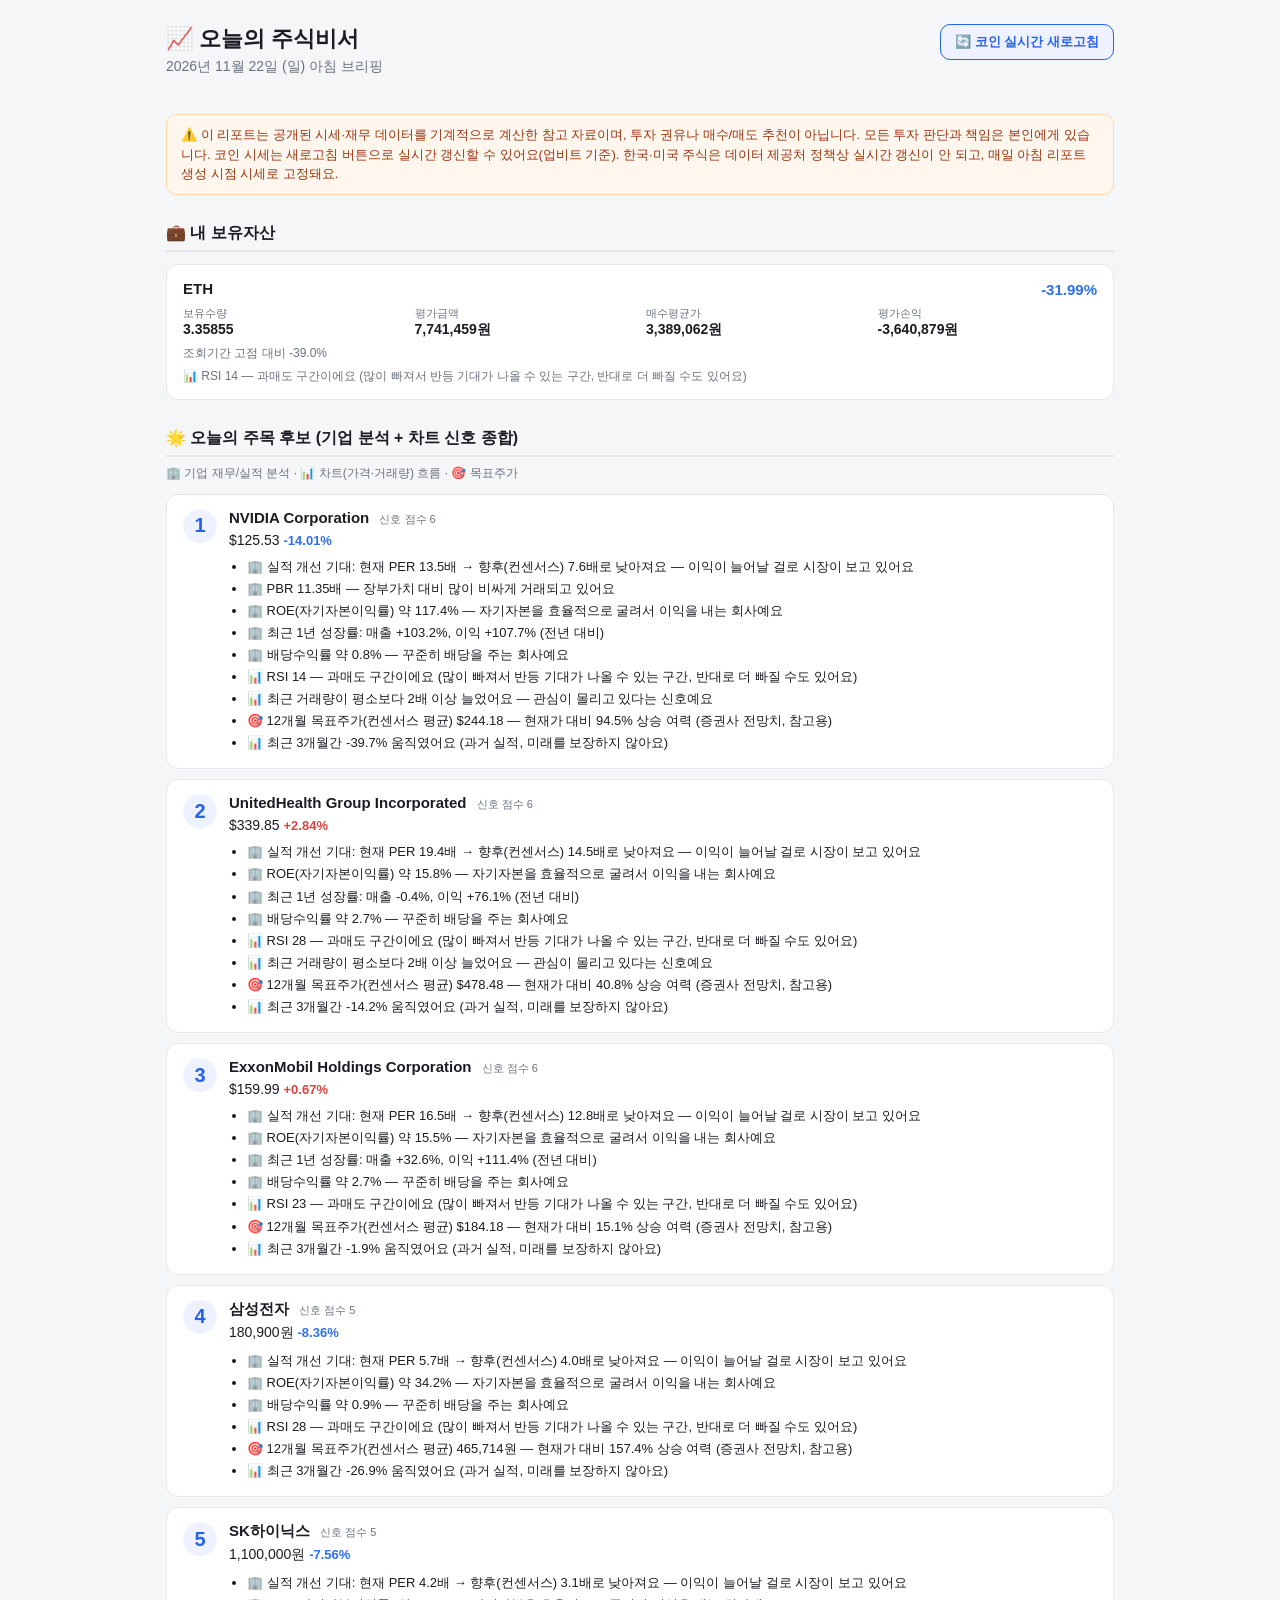
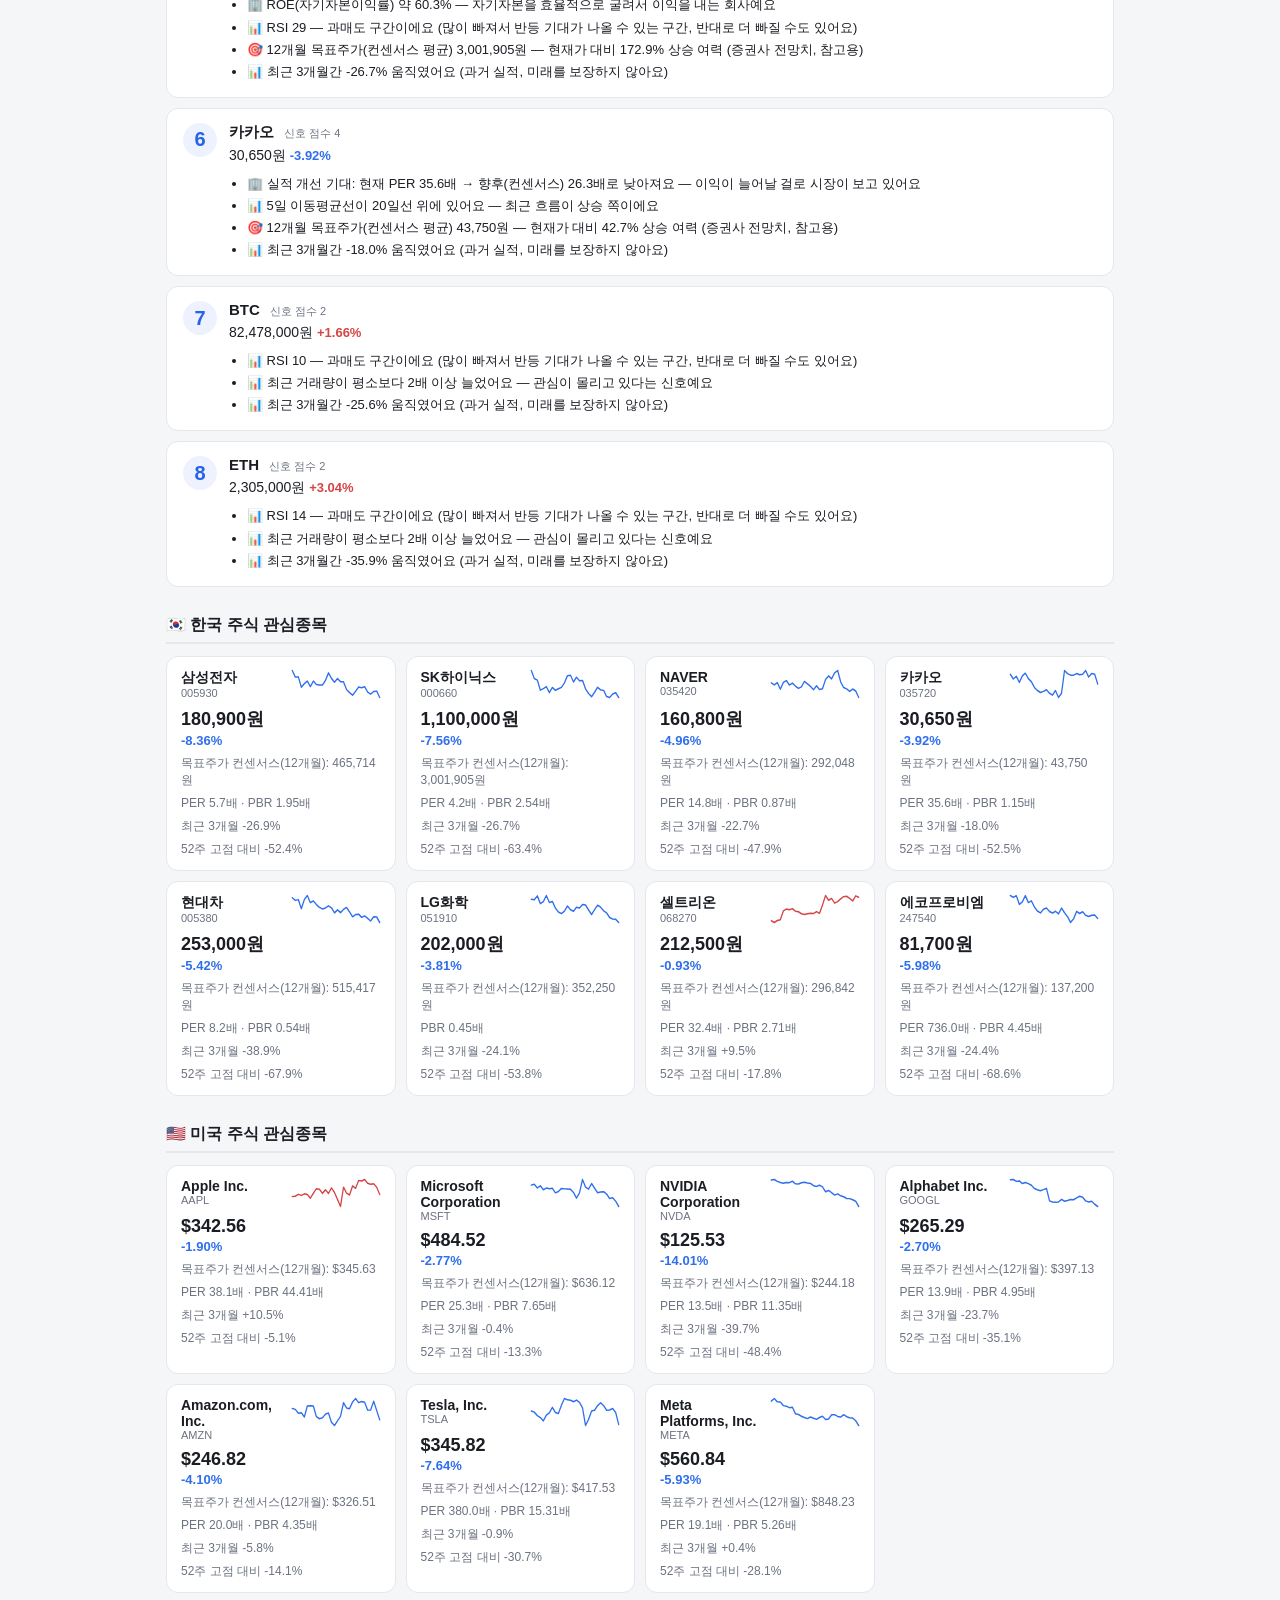
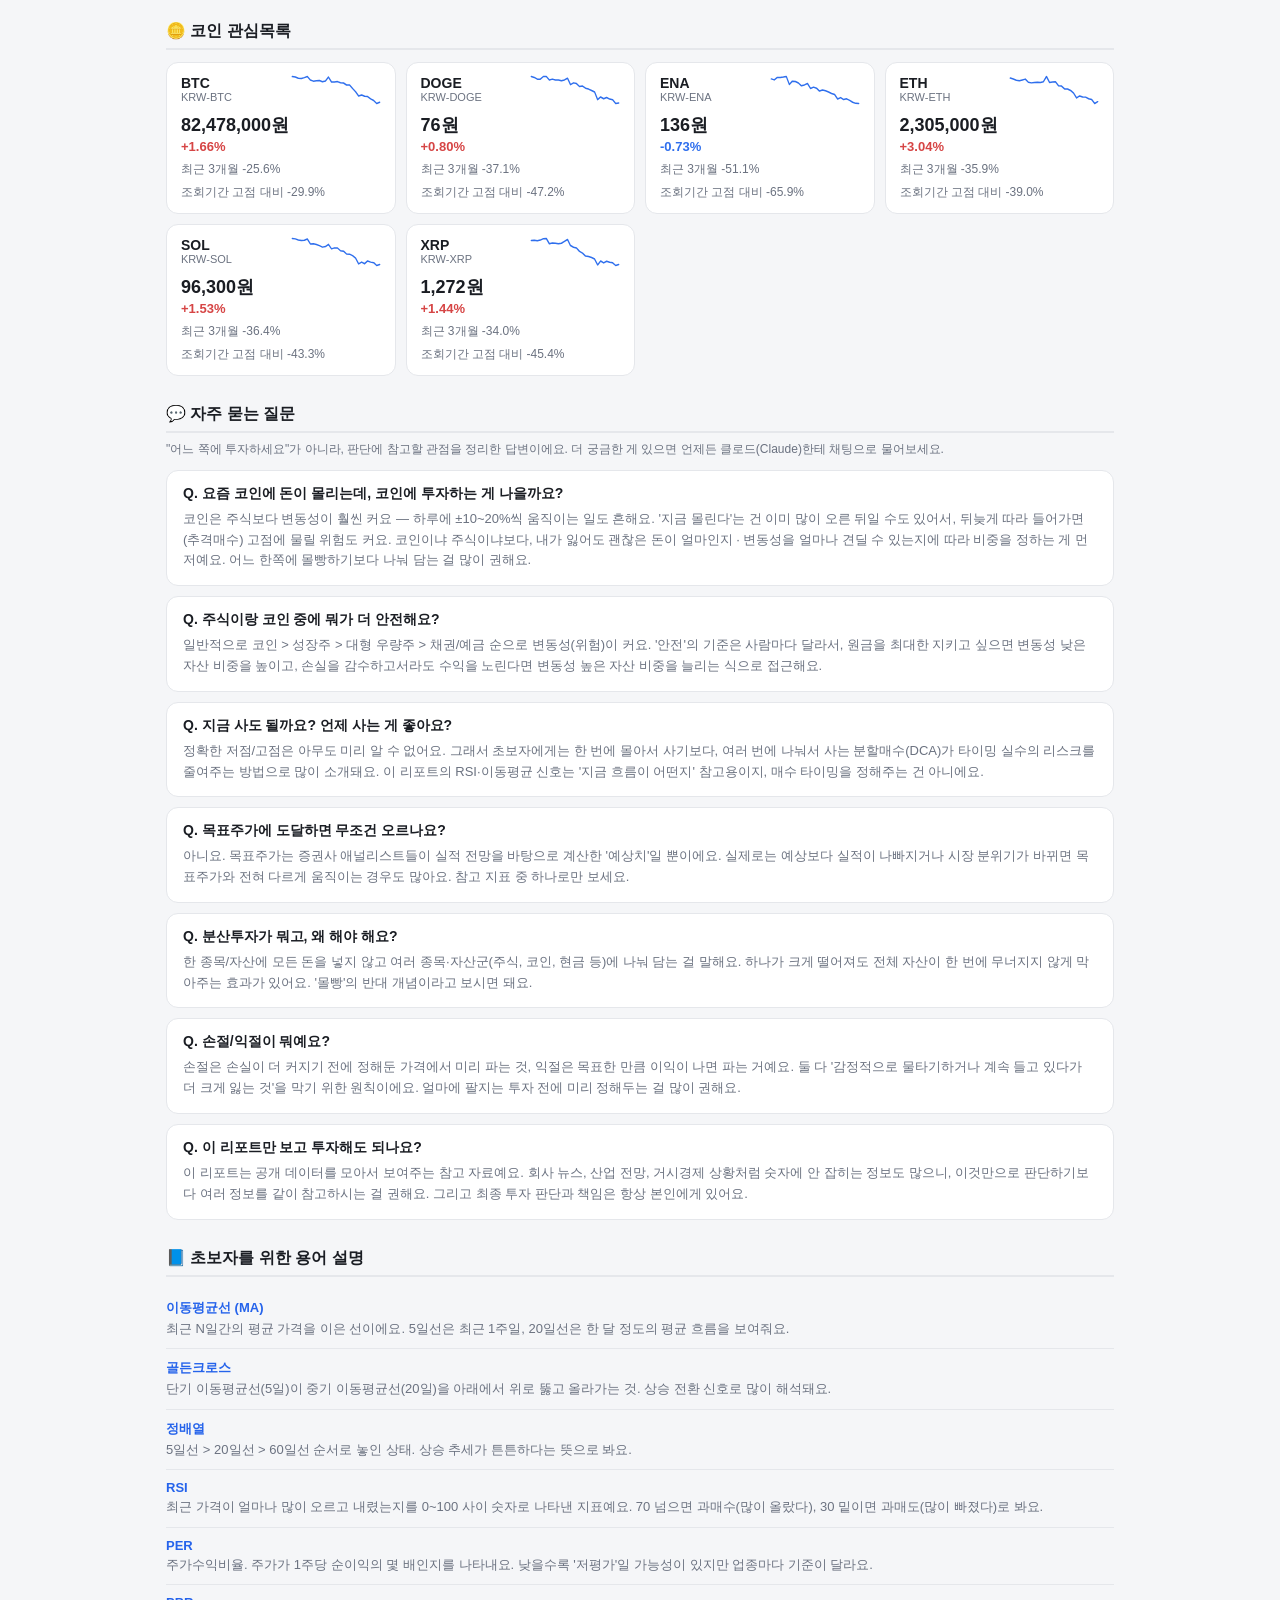
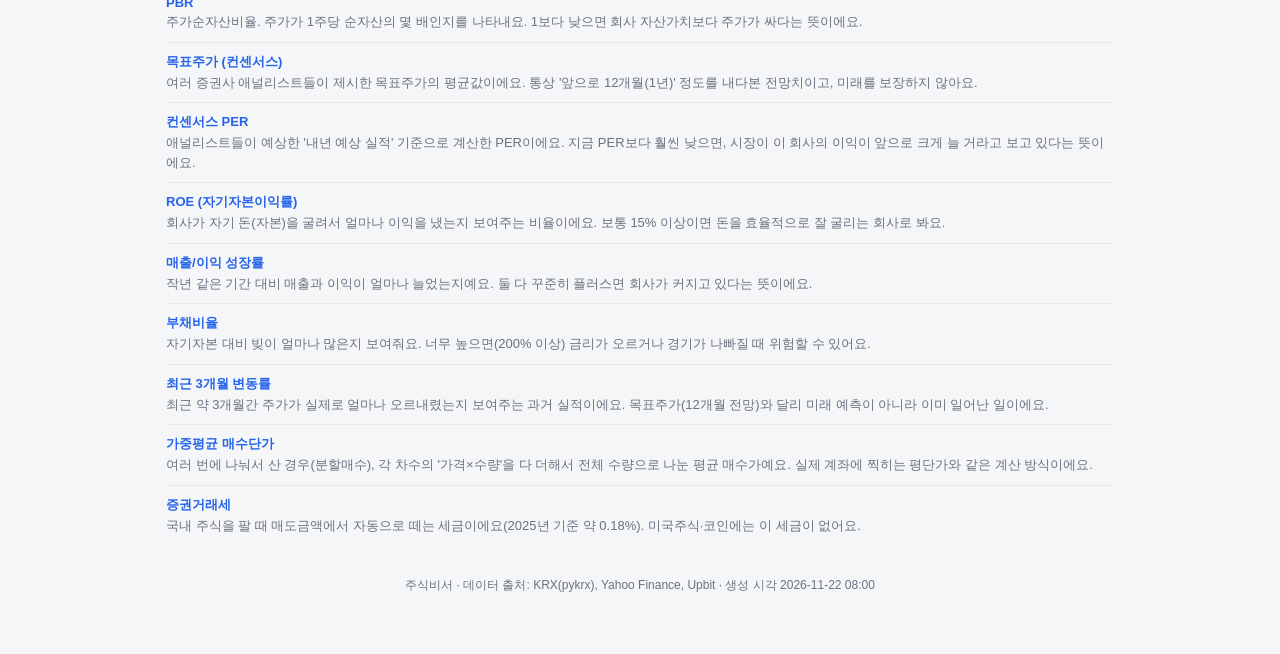
==== commit f4ef6a5d: "자동 리포트 갱신 2026-11-22 08:00" ====
--- a/docs/index.html
+++ b/docs/index.html
@@ -3,7 +3,7 @@
 <head>
 <meta charset="utf-8">
 <meta name="viewport" content="width=device-width, initial-scale=1">
-<title>오늘의 주식비서 - 2026년 11월 21일 (토)</title>
+<title>오늘의 주식비서 - 2026년 11월 22일 (일)</title>
 <style>
 :root {
     --bg: #f5f6f8; --card-bg: #ffffff; --text: #1a1d23; --sub-text: #6b7280;
@@ -82,7 +82,7 @@
 <div class="header-row">
     <div>
         <h1>📈 오늘의 주식비서</h1>
-        <div class="date">2026년 11월 21일 (토) 아침 브리핑</div>
+        <div class="date">2026년 11월 22일 (일) 아침 브리핑</div>
     </div>
     <button id="refresh-btn" class="refresh-btn" onclick="refreshCoinPrices()">🔄 코인 실시간 새로고침</button>
 </div>
@@ -93,18 +93,18 @@
 <h2 class="section">💼 내 보유자산</h2><div class="hold-card" data-live-market="KRW-ETH" data-qty="3.35855073" data-avg-price="3389062.45627493">
         <div class="hold-top">
             <div class="name">ETH</div>
-            <div class="chg down" data-field="pnl-pct">-34.02%</div>
+            <div class="chg down" data-field="pnl-pct">-31.99%</div>
         </div>
         <div class="hold-grid">
             <div><span class="hold-label">보유수량</span>3.35855</div>
-            <div><span class="hold-label">평가금액</span><span data-field="eval">7,509,719</span>원</div>
+            <div><span class="hold-label">평가금액</span><span data-field="eval">7,741,459</span>원</div>
             <div><span class="hold-label">매수평균가</span>3,389,062원</div>
-            <div><span class="hold-label">평가손익</span><span data-field="pnl">-3,872,619</span>원</div>
+            <div><span class="hold-label">평가손익</span><span data-field="pnl">-3,640,879</span>원</div>
         </div>
         
         
-        <div class="meta">조회기간 고점 대비 -40.8%</div>
-        <div class="meta">📊 RSI 9 — 과매도 구간이에요 (많이 빠져서 반등 기대가 나올 수 있는 구간, 반대로 더 빠질 수도 있어요)</div>
+        <div class="meta">조회기간 고점 대비 -39.0%</div>
+        <div class="meta">📊 RSI 14 — 과매도 구간이에요 (많이 빠져서 반등 기대가 나올 수 있는 구간, 반대로 더 빠질 수도 있어요)</div>
     </div>
 
 <h2 class="section">🌟 오늘의 주목 후보 (기업 분석 + 차트 신호 종합)</h2>
@@ -116,7 +116,7 @@
             <div class="cand-price">$125.53
                 <span class="chg down">-14.01%</span>
             </div>
-            <ul class="signals"><li>🏢 실적 개선 기대: 현재 PER 13.5배 → 향후(컨센서스) 7.6배로 낮아져요 — 이익이 늘어날 걸로 시장이 보고 있어요</li><li>🏢 PBR 11.35배 — 장부가치 대비 많이 비싸게 거래되고 있어요</li><li>🏢 ROE(자기자본이익률) 약 117.4% — 자기자본을 효율적으로 굴려서 이익을 내는 회사예요</li><li>🏢 최근 1년 성장률: 매출 +103.2%, 이익 +107.7% (전년 대비)</li><li>🏢 배당수익률 약 0.7% — 꾸준히 배당을 주는 회사예요</li><li>📊 RSI 14 — 과매도 구간이에요 (많이 빠져서 반등 기대가 나올 수 있는 구간, 반대로 더 빠질 수도 있어요)</li><li>📊 최근 거래량이 평소보다 2배 이상 늘었어요 — 관심이 몰리고 있다는 신호예요</li><li>🎯 12개월 목표주가(컨센서스 평균) $244.18 — 현재가 대비 94.5% 상승 여력 (증권사 전망치, 참고용)</li><li>📊 최근 3개월간 -39.7% 움직였어요 (과거 실적, 미래를 보장하지 않아요)</li></ul>
+            <ul class="signals"><li>🏢 실적 개선 기대: 현재 PER 13.5배 → 향후(컨센서스) 7.6배로 낮아져요 — 이익이 늘어날 걸로 시장이 보고 있어요</li><li>🏢 PBR 11.35배 — 장부가치 대비 많이 비싸게 거래되고 있어요</li><li>🏢 ROE(자기자본이익률) 약 117.4% — 자기자본을 효율적으로 굴려서 이익을 내는 회사예요</li><li>🏢 최근 1년 성장률: 매출 +103.2%, 이익 +107.7% (전년 대비)</li><li>🏢 배당수익률 약 0.8% — 꾸준히 배당을 주는 회사예요</li><li>📊 RSI 14 — 과매도 구간이에요 (많이 빠져서 반등 기대가 나올 수 있는 구간, 반대로 더 빠질 수도 있어요)</li><li>📊 최근 거래량이 평소보다 2배 이상 늘었어요 — 관심이 몰리고 있다는 신호예요</li><li>🎯 12개월 목표주가(컨센서스 평균) $244.18 — 현재가 대비 94.5% 상승 여력 (증권사 전망치, 참고용)</li><li>📊 최근 3개월간 -39.7% 움직였어요 (과거 실적, 미래를 보장하지 않아요)</li></ul>
         </div>
     </div><div class="cand-card">
         <div class="cand-rank">2</div>
@@ -125,7 +125,7 @@
             <div class="cand-price">$339.85
                 <span class="chg up">+2.84%</span>
             </div>
-            <ul class="signals"><li>🏢 실적 개선 기대: 현재 PER 19.4배 → 향후(컨센서스) 14.5배로 낮아져요 — 이익이 늘어날 걸로 시장이 보고 있어요</li><li>🏢 ROE(자기자본이익률) 약 15.8% — 자기자본을 효율적으로 굴려서 이익을 내는 회사예요</li><li>🏢 최근 1년 성장률: 매출 -0.4%, 이익 +76.1% (전년 대비)</li><li>🏢 배당수익률 약 2.8% — 꾸준히 배당을 주는 회사예요</li><li>📊 RSI 28 — 과매도 구간이에요 (많이 빠져서 반등 기대가 나올 수 있는 구간, 반대로 더 빠질 수도 있어요)</li><li>📊 최근 거래량이 평소보다 2배 이상 늘었어요 — 관심이 몰리고 있다는 신호예요</li><li>🎯 12개월 목표주가(컨센서스 평균) $478.48 — 현재가 대비 40.8% 상승 여력 (증권사 전망치, 참고용)</li><li>📊 최근 3개월간 -14.2% 움직였어요 (과거 실적, 미래를 보장하지 않아요)</li></ul>
+            <ul class="signals"><li>🏢 실적 개선 기대: 현재 PER 19.4배 → 향후(컨센서스) 14.5배로 낮아져요 — 이익이 늘어날 걸로 시장이 보고 있어요</li><li>🏢 ROE(자기자본이익률) 약 15.8% — 자기자본을 효율적으로 굴려서 이익을 내는 회사예요</li><li>🏢 최근 1년 성장률: 매출 -0.4%, 이익 +76.1% (전년 대비)</li><li>🏢 배당수익률 약 2.7% — 꾸준히 배당을 주는 회사예요</li><li>📊 RSI 28 — 과매도 구간이에요 (많이 빠져서 반등 기대가 나올 수 있는 구간, 반대로 더 빠질 수도 있어요)</li><li>📊 최근 거래량이 평소보다 2배 이상 늘었어요 — 관심이 몰리고 있다는 신호예요</li><li>🎯 12개월 목표주가(컨센서스 평균) $478.48 — 현재가 대비 40.8% 상승 여력 (증권사 전망치, 참고용)</li><li>📊 최근 3개월간 -14.2% 움직였어요 (과거 실적, 미래를 보장하지 않아요)</li></ul>
         </div>
     </div><div class="cand-card">
         <div class="cand-rank">3</div>
@@ -166,20 +166,20 @@
     </div><div class="cand-card">
         <div class="cand-rank">7</div>
         <div class="cand-body">
+            <div class="cand-name">BTC <span class="cand-score">신호 점수 2</span></div>
+            <div class="cand-price">82,478,000원
+                <span class="chg up">+1.66%</span>
+            </div>
+            <ul class="signals"><li>📊 RSI 10 — 과매도 구간이에요 (많이 빠져서 반등 기대가 나올 수 있는 구간, 반대로 더 빠질 수도 있어요)</li><li>📊 최근 거래량이 평소보다 2배 이상 늘었어요 — 관심이 몰리고 있다는 신호예요</li><li>📊 최근 3개월간 -25.6% 움직였어요 (과거 실적, 미래를 보장하지 않아요)</li></ul>
+        </div>
+    </div><div class="cand-card">
+        <div class="cand-rank">8</div>
+        <div class="cand-body">
             <div class="cand-name">ETH <span class="cand-score">신호 점수 2</span></div>
-            <div class="cand-price">2,236,000원
-                <span class="chg down">-6.44%</span>
-            </div>
-            <ul class="signals"><li>📊 RSI 9 — 과매도 구간이에요 (많이 빠져서 반등 기대가 나올 수 있는 구간, 반대로 더 빠질 수도 있어요)</li><li>📊 최근 거래량이 평소보다 2배 이상 늘었어요 — 관심이 몰리고 있다는 신호예요</li><li>📊 최근 3개월간 -37.4% 움직였어요 (과거 실적, 미래를 보장하지 않아요)</li></ul>
-        </div>
-    </div><div class="cand-card">
-        <div class="cand-rank">8</div>
-        <div class="cand-body">
-            <div class="cand-name">BTC <span class="cand-score">신호 점수 1</span></div>
-            <div class="cand-price">81,472,000원
-                <span class="chg down">-3.30%</span>
-            </div>
-            <ul class="signals"><li>📊 RSI 6 — 과매도 구간이에요 (많이 빠져서 반등 기대가 나올 수 있는 구간, 반대로 더 빠질 수도 있어요)</li><li>📊 최근 3개월간 -26.4% 움직였어요 (과거 실적, 미래를 보장하지 않아요)</li></ul>
+            <div class="cand-price">2,305,000원
+                <span class="chg up">+3.04%</span>
+            </div>
+            <ul class="signals"><li>📊 RSI 14 — 과매도 구간이에요 (많이 빠져서 반등 기대가 나올 수 있는 구간, 반대로 더 빠질 수도 있어요)</li><li>📊 최근 거래량이 평소보다 2배 이상 늘었어요 — 관심이 몰리고 있다는 신호예요</li><li>📊 최근 3개월간 -35.9% 움직였어요 (과거 실적, 미래를 보장하지 않아요)</li></ul>
         </div>
     </div>
 
@@ -361,66 +361,66 @@
                 <div class="name">BTC</div>
                 <div class="sub">KRW-BTC</div>
             </div>
-            <svg viewBox="0 0 140 40" class="spark" preserveAspectRatio="none"><polyline points="2.0,2.1 6.7,2.1 11.4,2.6 16.1,4.3 20.8,4.7 25.4,3.5 30.1,2.0 34.8,6.7 39.5,8.3 44.2,7.9 48.9,7.4 53.6,9.0 58.3,8.1 63.0,2.9 67.7,9.5 72.3,9.3 77.0,8.9 81.7,10.5 86.4,10.8 91.1,13.5 95.8,13.3 100.5,18.2 105.2,22.6 109.9,28.3 114.6,26.9 119.2,28.8 123.9,29.0 128.6,32.3 133.3,34.4 138.0,38.0" fill="none" stroke="var(--down)" stroke-width="2" stroke-linecap="round" stroke-linejoin="round"/></svg>
-        </div>
-        <div class="price" data-field="price">81,472,000원</div>
-        <div class="chg down" data-field="chg">-3.30%</div>
-        <div class="meta">최근 3개월 -26.4%</div><div class="meta">조회기간 고점 대비 -30.7%</div>
+            <svg viewBox="0 0 140 40" class="spark" preserveAspectRatio="none"><polyline points="2.0,2.1 6.7,2.6 11.4,4.3 16.1,4.7 20.8,3.5 25.4,2.0 30.1,6.7 34.8,8.2 39.5,7.8 44.2,7.3 48.9,8.9 53.6,8.0 58.3,2.8 63.0,9.4 67.7,9.2 72.3,8.8 77.0,10.4 81.7,10.7 86.4,13.3 91.1,13.2 95.8,18.0 100.5,22.4 105.2,28.0 109.9,26.6 114.6,28.4 119.2,28.7 123.9,31.9 128.6,34.0 133.3,38.0 138.0,36.3" fill="none" stroke="var(--down)" stroke-width="2" stroke-linecap="round" stroke-linejoin="round"/></svg>
+        </div>
+        <div class="price" data-field="price">82,478,000원</div>
+        <div class="chg up" data-field="chg">+1.66%</div>
+        <div class="meta">최근 3개월 -25.6%</div><div class="meta">조회기간 고점 대비 -29.9%</div>
     </div><div class="card" data-live-market="KRW-DOGE">
         <div class="card-top">
             <div>
                 <div class="name">DOGE</div>
                 <div class="sub">KRW-DOGE</div>
             </div>
-            <svg viewBox="0 0 140 40" class="spark" preserveAspectRatio="none"><polyline points="2.0,2.0 6.7,2.0 11.4,3.2 16.1,5.5 20.8,5.5 25.4,2.0 30.1,2.0 34.8,6.7 39.5,5.5 44.2,6.7 48.9,6.7 53.6,7.8 58.3,6.7 63.0,4.3 67.7,12.8 72.3,10.5 77.0,11.4 81.7,15.4 86.4,14.8 91.1,17.7 95.8,18.9 100.5,20.8 105.2,22.9 109.9,33.0 114.6,29.5 119.2,31.9 123.9,30.2 128.6,32.3 133.3,33.2 138.0,38.0" fill="none" stroke="var(--down)" stroke-width="2" stroke-linecap="round" stroke-linejoin="round"/></svg>
-        </div>
-        <div class="price" data-field="price">75원</div>
-        <div class="chg down" data-field="chg">-5.18%</div>
-        <div class="meta">최근 3개월 -37.4%</div><div class="meta">조회기간 고점 대비 -47.5%</div>
+            <svg viewBox="0 0 140 40" class="spark" preserveAspectRatio="none"><polyline points="2.0,2.0 6.7,3.2 11.4,5.5 16.1,5.5 20.8,2.0 25.4,2.0 30.1,6.6 34.8,5.5 39.5,6.6 44.2,6.6 48.9,7.8 53.6,6.6 58.3,4.3 63.0,12.8 67.7,10.5 72.3,11.4 77.0,15.3 81.7,14.7 86.4,17.6 91.1,18.8 95.8,20.6 100.5,22.7 105.2,32.8 109.9,29.3 114.6,31.7 119.2,30.0 123.9,32.1 128.6,33.0 133.3,38.0 138.0,37.3" fill="none" stroke="var(--down)" stroke-width="2" stroke-linecap="round" stroke-linejoin="round"/></svg>
+        </div>
+        <div class="price" data-field="price">76원</div>
+        <div class="chg up" data-field="chg">+0.80%</div>
+        <div class="meta">최근 3개월 -37.1%</div><div class="meta">조회기간 고점 대비 -47.2%</div>
     </div><div class="card" data-live-market="KRW-ENA">
         <div class="card-top">
             <div>
                 <div class="name">ENA</div>
                 <div class="sub">KRW-ENA</div>
             </div>
-            <svg viewBox="0 0 140 40" class="spark" preserveAspectRatio="none"><polyline points="2.0,6.0 6.7,5.2 11.4,6.5 16.1,3.2 20.8,3.2 25.4,2.8 30.1,2.0 34.8,12.8 39.5,8.2 44.2,8.8 48.9,10.8 53.6,14.5 58.3,13.2 63.0,11.5 67.7,18.0 72.3,16.2 77.0,17.8 81.7,21.5 86.4,20.2 91.1,21.2 95.8,22.8 100.5,24.8 105.2,26.2 109.9,32.2 114.6,30.2 119.2,33.0 123.9,32.0 128.6,34.0 133.3,36.5 138.0,38.0" fill="none" stroke="var(--down)" stroke-width="2" stroke-linecap="round" stroke-linejoin="round"/></svg>
-        </div>
-        <div class="price" data-field="price">137원</div>
-        <div class="chg down" data-field="chg">-4.20%</div>
-        <div class="meta">최근 3개월 -40.4%</div><div class="meta">조회기간 고점 대비 -65.7%</div>
+            <svg viewBox="0 0 140 40" class="spark" preserveAspectRatio="none"><polyline points="2.0,5.2 6.7,6.5 11.4,3.2 16.1,3.2 20.8,2.7 25.4,2.0 30.1,12.7 34.8,8.2 39.5,8.7 44.2,10.7 48.9,14.4 53.6,13.2 58.3,11.4 63.0,17.9 67.7,16.2 72.3,17.6 77.0,21.4 81.7,20.1 86.4,21.1 91.1,22.6 95.8,24.6 100.5,26.1 105.2,32.0 109.9,30.1 114.6,32.8 119.2,31.8 123.9,33.8 128.6,36.3 133.3,37.8 138.0,38.0" fill="none" stroke="var(--down)" stroke-width="2" stroke-linecap="round" stroke-linejoin="round"/></svg>
+        </div>
+        <div class="price" data-field="price">136원</div>
+        <div class="chg down" data-field="chg">-0.73%</div>
+        <div class="meta">최근 3개월 -51.1%</div><div class="meta">조회기간 고점 대비 -65.9%</div>
     </div><div class="card" data-live-market="KRW-ETH">
         <div class="card-top">
             <div>
                 <div class="name">ETH</div>
                 <div class="sub">KRW-ETH</div>
             </div>
-            <svg viewBox="0 0 140 40" class="spark" preserveAspectRatio="none"><polyline points="2.0,4.3 6.7,4.1 11.4,5.4 16.1,7.0 20.8,7.7 25.4,6.6 30.1,5.5 34.8,9.7 39.5,10.5 44.2,9.9 48.9,9.6 53.6,9.9 58.3,8.9 63.0,2.0 67.7,9.9 72.3,9.4 77.0,9.1 81.7,14.2 86.4,14.8 91.1,18.6 95.8,18.7 100.5,20.6 105.2,24.2 109.9,30.5 114.6,27.8 119.2,29.4 123.9,29.4 128.6,31.7 133.3,32.6 138.0,38.0" fill="none" stroke="var(--down)" stroke-width="2" stroke-linecap="round" stroke-linejoin="round"/></svg>
-        </div>
-        <div class="price" data-field="price">2,236,000원</div>
-        <div class="chg down" data-field="chg">-6.44%</div>
-        <div class="meta">최근 3개월 -37.4%</div><div class="meta">조회기간 고점 대비 -40.8%</div>
+            <svg viewBox="0 0 140 40" class="spark" preserveAspectRatio="none"><polyline points="2.0,4.1 6.7,5.4 11.4,7.1 16.1,7.7 20.8,6.6 25.4,5.5 30.1,9.7 34.8,10.5 39.5,9.9 44.2,9.6 48.9,9.9 53.6,8.9 58.3,2.0 63.0,9.9 67.7,9.4 72.3,9.1 77.0,14.2 81.7,14.8 86.4,18.6 91.1,18.7 95.8,20.6 100.5,24.2 105.2,30.6 109.9,27.9 114.6,29.4 119.2,29.5 123.9,31.7 128.6,32.6 133.3,38.0 138.0,35.6" fill="none" stroke="var(--down)" stroke-width="2" stroke-linecap="round" stroke-linejoin="round"/></svg>
+        </div>
+        <div class="price" data-field="price">2,305,000원</div>
+        <div class="chg up" data-field="chg">+3.04%</div>
+        <div class="meta">최근 3개월 -35.9%</div><div class="meta">조회기간 고점 대비 -39.0%</div>
     </div><div class="card" data-live-market="KRW-SOL">
         <div class="card-top">
             <div>
                 <div class="name">SOL</div>
                 <div class="sub">KRW-SOL</div>
             </div>
-            <svg viewBox="0 0 140 40" class="spark" preserveAspectRatio="none"><polyline points="2.0,2.0 6.7,2.7 11.4,3.2 16.1,4.7 20.8,5.4 25.4,5.1 30.1,3.3 34.8,9.9 39.5,9.6 44.2,10.6 48.9,12.2 53.6,14.2 58.3,13.4 63.0,10.5 67.7,16.5 72.3,15.2 77.0,15.4 81.7,19.0 86.4,19.5 91.1,23.3 95.8,23.5 100.5,25.4 105.2,28.7 109.9,36.5 114.6,34.1 119.2,36.2 123.9,32.4 128.6,34.1 133.3,34.7 138.0,38.0" fill="none" stroke="var(--down)" stroke-width="2" stroke-linecap="round" stroke-linejoin="round"/></svg>
-        </div>
-        <div class="price" data-field="price">95,500원</div>
-        <div class="chg down" data-field="chg">-3.97%</div>
-        <div class="meta">최근 3개월 -38.0%</div><div class="meta">조회기간 고점 대비 -43.7%</div>
+            <svg viewBox="0 0 140 40" class="spark" preserveAspectRatio="none"><polyline points="2.0,2.0 6.7,2.5 11.4,3.9 16.1,4.7 20.8,4.3 25.4,2.6 30.1,9.2 34.8,8.9 39.5,9.9 44.2,11.5 48.9,13.5 53.6,12.7 58.3,9.8 63.0,15.8 67.7,14.5 72.3,14.7 77.0,18.3 81.7,18.9 86.4,22.7 91.1,22.9 95.8,24.8 100.5,28.1 105.2,35.9 109.9,33.5 114.6,35.6 119.2,31.9 123.9,33.5 128.6,34.2 133.3,38.0 138.0,36.8" fill="none" stroke="var(--down)" stroke-width="2" stroke-linecap="round" stroke-linejoin="round"/></svg>
+        </div>
+        <div class="price" data-field="price">96,300원</div>
+        <div class="chg up" data-field="chg">+1.53%</div>
+        <div class="meta">최근 3개월 -36.4%</div><div class="meta">조회기간 고점 대비 -43.3%</div>
     </div><div class="card" data-live-market="KRW-XRP">
         <div class="card-top">
             <div>
                 <div class="name">XRP</div>
                 <div class="sub">KRW-XRP</div>
             </div>
-            <svg viewBox="0 0 140 40" class="spark" preserveAspectRatio="none"><polyline points="2.0,3.7 6.7,4.7 11.4,4.2 16.1,4.9 20.8,4.2 25.4,2.2 30.1,2.0 34.8,9.1 39.5,7.9 44.2,8.3 48.9,9.0 53.6,8.3 58.3,5.8 63.0,3.3 67.7,11.5 72.3,13.7 77.0,14.8 81.7,19.4 86.4,21.8 91.1,25.7 95.8,26.4 100.5,27.7 105.2,29.6 109.9,37.5 114.6,32.3 119.2,34.9 123.9,32.6 128.6,34.0 133.3,34.7 138.0,38.0" fill="none" stroke="var(--down)" stroke-width="2" stroke-linecap="round" stroke-linejoin="round"/></svg>
-        </div>
-        <div class="price" data-field="price">1,259원</div>
-        <div class="chg down" data-field="chg">-3.60%</div>
-        <div class="meta">최근 3개월 -34.0%</div><div class="meta">조회기간 고점 대비 -46.0%</div>
+            <svg viewBox="0 0 140 40" class="spark" preserveAspectRatio="none"><polyline points="2.0,4.7 6.7,4.2 11.4,4.9 16.1,4.1 20.8,2.2 25.4,2.0 30.1,9.0 34.8,7.9 39.5,8.3 44.2,9.0 48.9,8.3 53.6,5.8 58.3,3.3 63.0,11.4 67.7,13.6 72.3,14.7 77.0,19.2 81.7,21.6 86.4,25.4 91.1,26.1 95.8,27.4 100.5,29.4 105.2,37.2 109.9,32.0 114.6,34.6 119.2,32.3 123.9,33.7 128.6,34.4 133.3,38.0 138.0,36.8" fill="none" stroke="var(--down)" stroke-width="2" stroke-linecap="round" stroke-linejoin="round"/></svg>
+        </div>
+        <div class="price" data-field="price">1,272원</div>
+        <div class="chg up" data-field="chg">+1.44%</div>
+        <div class="meta">최근 3개월 -34.0%</div><div class="meta">조회기간 고점 대비 -45.4%</div>
     </div></div>
 
 <h2 class="section">💬 자주 묻는 질문</h2>
@@ -430,7 +430,7 @@
 <h2 class="section">📘 초보자를 위한 용어 설명</h2>
 <div class="glossary"><div class="term"><div class="term-name">이동평균선 (MA)</div><div class="term-desc">최근 N일간의 평균 가격을 이은 선이에요. 5일선은 최근 1주일, 20일선은 한 달 정도의 평균 흐름을 보여줘요.</div></div><div class="term"><div class="term-name">골든크로스</div><div class="term-desc">단기 이동평균선(5일)이 중기 이동평균선(20일)을 아래에서 위로 뚫고 올라가는 것. 상승 전환 신호로 많이 해석돼요.</div></div><div class="term"><div class="term-name">정배열</div><div class="term-desc">5일선 > 20일선 > 60일선 순서로 놓인 상태. 상승 추세가 튼튼하다는 뜻으로 봐요.</div></div><div class="term"><div class="term-name">RSI</div><div class="term-desc">최근 가격이 얼마나 많이 오르고 내렸는지를 0~100 사이 숫자로 나타낸 지표예요. 70 넘으면 과매수(많이 올랐다), 30 밑이면 과매도(많이 빠졌다)로 봐요.</div></div><div class="term"><div class="term-name">PER</div><div class="term-desc">주가수익비율. 주가가 1주당 순이익의 몇 배인지를 나타내요. 낮을수록 '저평가'일 가능성이 있지만 업종마다 기준이 달라요.</div></div><div class="term"><div class="term-name">PBR</div><div class="term-desc">주가순자산비율. 주가가 1주당 순자산의 몇 배인지를 나타내요. 1보다 낮으면 회사 자산가치보다 주가가 싸다는 뜻이에요.</div></div><div class="term"><div class="term-name">목표주가 (컨센서스)</div><div class="term-desc">여러 증권사 애널리스트들이 제시한 목표주가의 평균값이에요. 통상 '앞으로 12개월(1년)' 정도를 내다본 전망치이고, 미래를 보장하지 않아요.</div></div><div class="term"><div class="term-name">컨센서스 PER</div><div class="term-desc">애널리스트들이 예상한 '내년 예상 실적' 기준으로 계산한 PER이에요. 지금 PER보다 훨씬 낮으면, 시장이 이 회사의 이익이 앞으로 크게 늘 거라고 보고 있다는 뜻이에요.</div></div><div class="term"><div class="term-name">ROE (자기자본이익률)</div><div class="term-desc">회사가 자기 돈(자본)을 굴려서 얼마나 이익을 냈는지 보여주는 비율이에요. 보통 15% 이상이면 돈을 효율적으로 잘 굴리는 회사로 봐요.</div></div><div class="term"><div class="term-name">매출/이익 성장률</div><div class="term-desc">작년 같은 기간 대비 매출과 이익이 얼마나 늘었는지예요. 둘 다 꾸준히 플러스면 회사가 커지고 있다는 뜻이에요.</div></div><div class="term"><div class="term-name">부채비율</div><div class="term-desc">자기자본 대비 빚이 얼마나 많은지 보여줘요. 너무 높으면(200% 이상) 금리가 오르거나 경기가 나빠질 때 위험할 수 있어요.</div></div><div class="term"><div class="term-name">최근 3개월 변동률</div><div class="term-desc">최근 약 3개월간 주가가 실제로 얼마나 오르내렸는지 보여주는 과거 실적이에요. 목표주가(12개월 전망)와 달리 미래 예측이 아니라 이미 일어난 일이에요.</div></div><div class="term"><div class="term-name">가중평균 매수단가</div><div class="term-desc">여러 번에 나눠서 산 경우(분할매수), 각 차수의 '가격×수량'을 다 더해서 전체 수량으로 나눈 평균 매수가예요. 실제 계좌에 찍히는 평단가와 같은 계산 방식이에요.</div></div><div class="term"><div class="term-name">증권거래세</div><div class="term-desc">국내 주식을 팔 때 매도금액에서 자동으로 떼는 세금이에요(2025년 기준 약 0.18%). 미국주식·코인에는 이 세금이 없어요.</div></div></div>
 
-<footer>주식비서 · 데이터 출처: KRX(pykrx), Yahoo Finance, Upbit · 생성 시각 2026-11-21 08:00</footer>
+<footer>주식비서 · 데이터 출처: KRX(pykrx), Yahoo Finance, Upbit · 생성 시각 2026-11-22 08:00</footer>
 </div>
 <script>
 function fmtCoinPrice(p) {
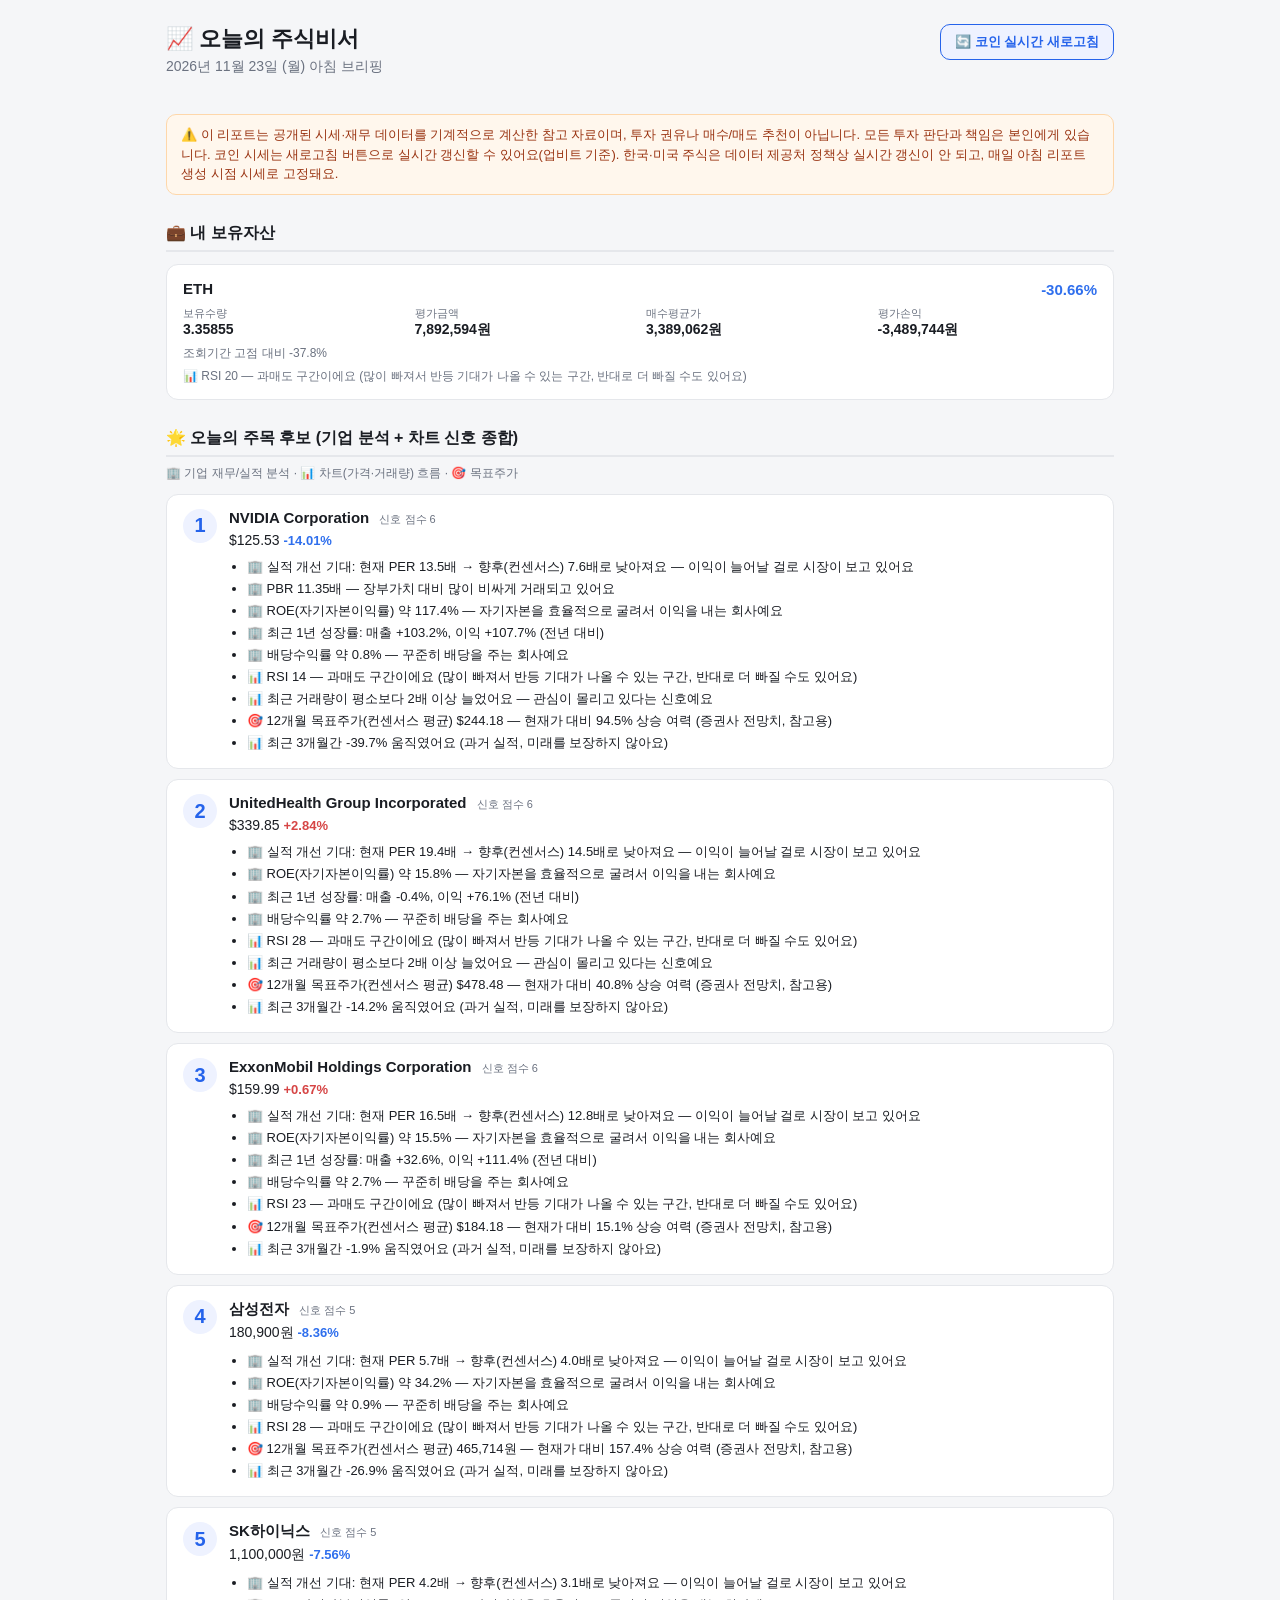
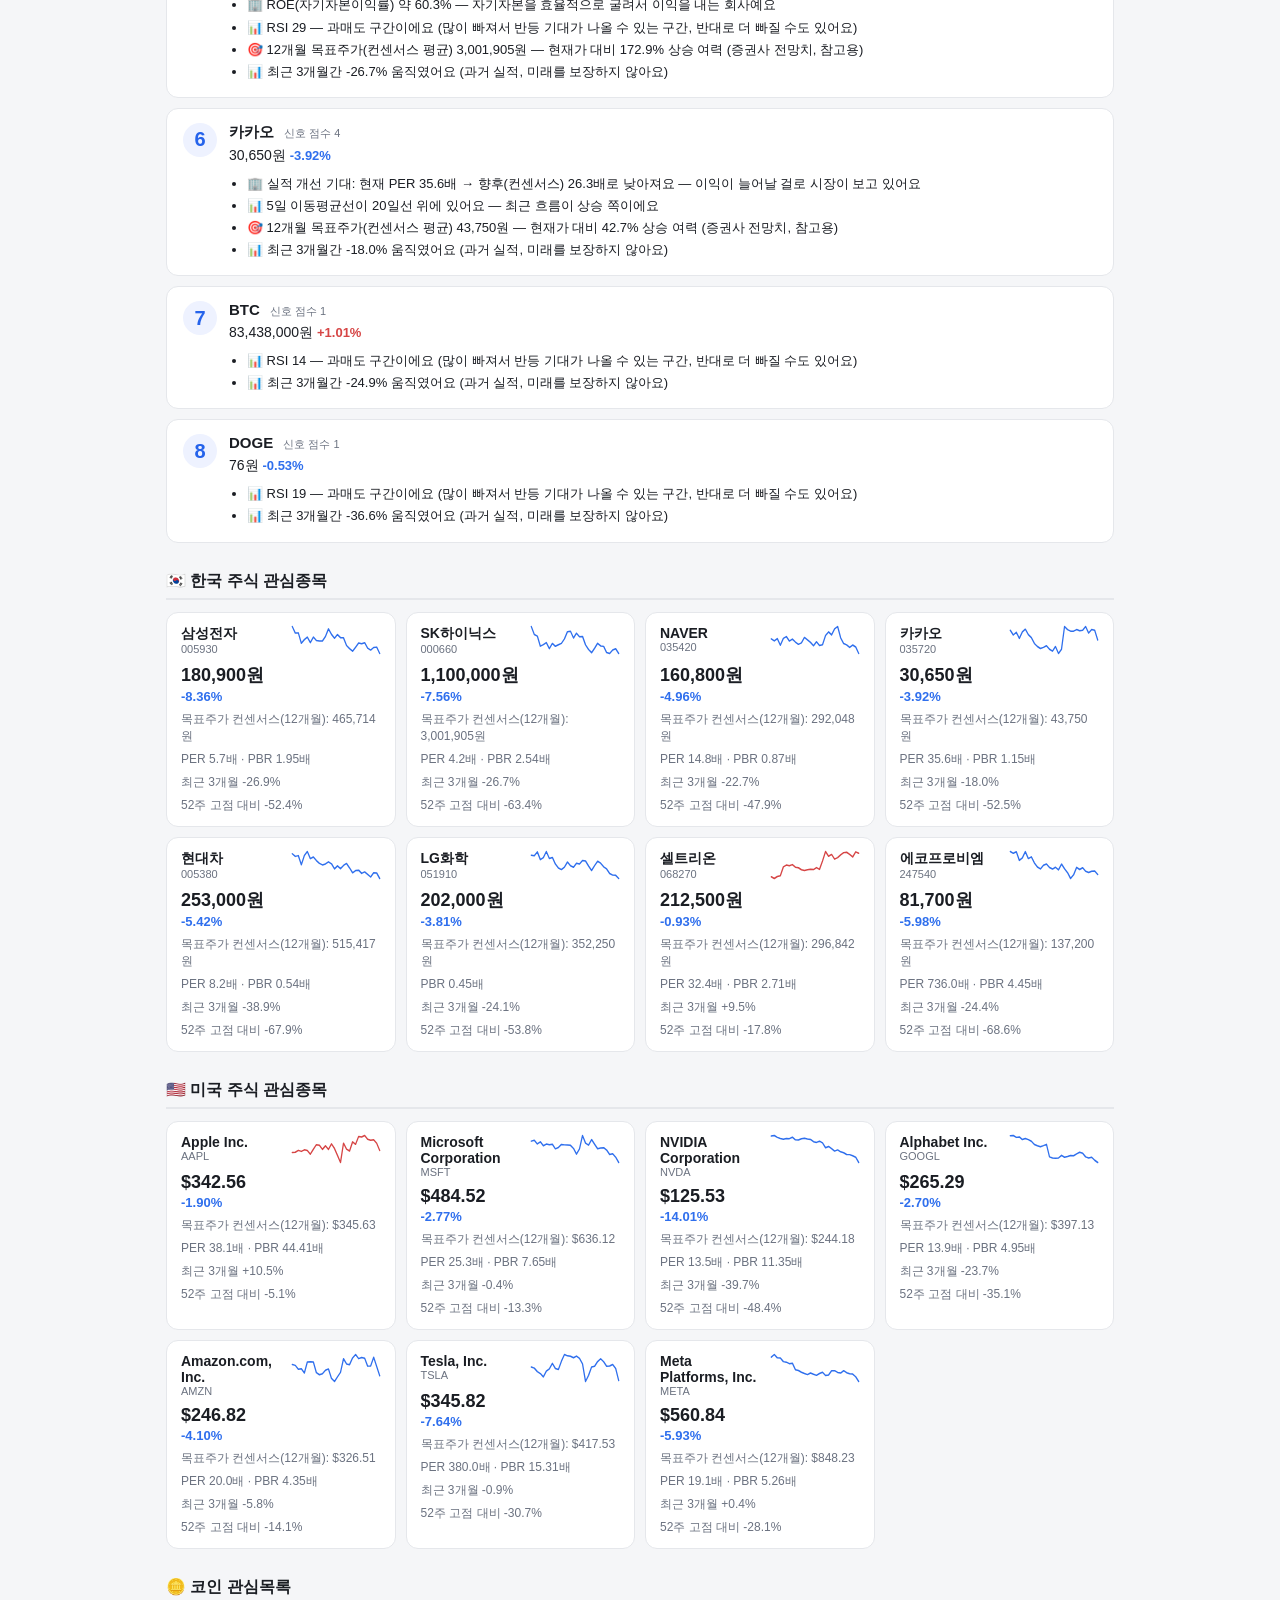
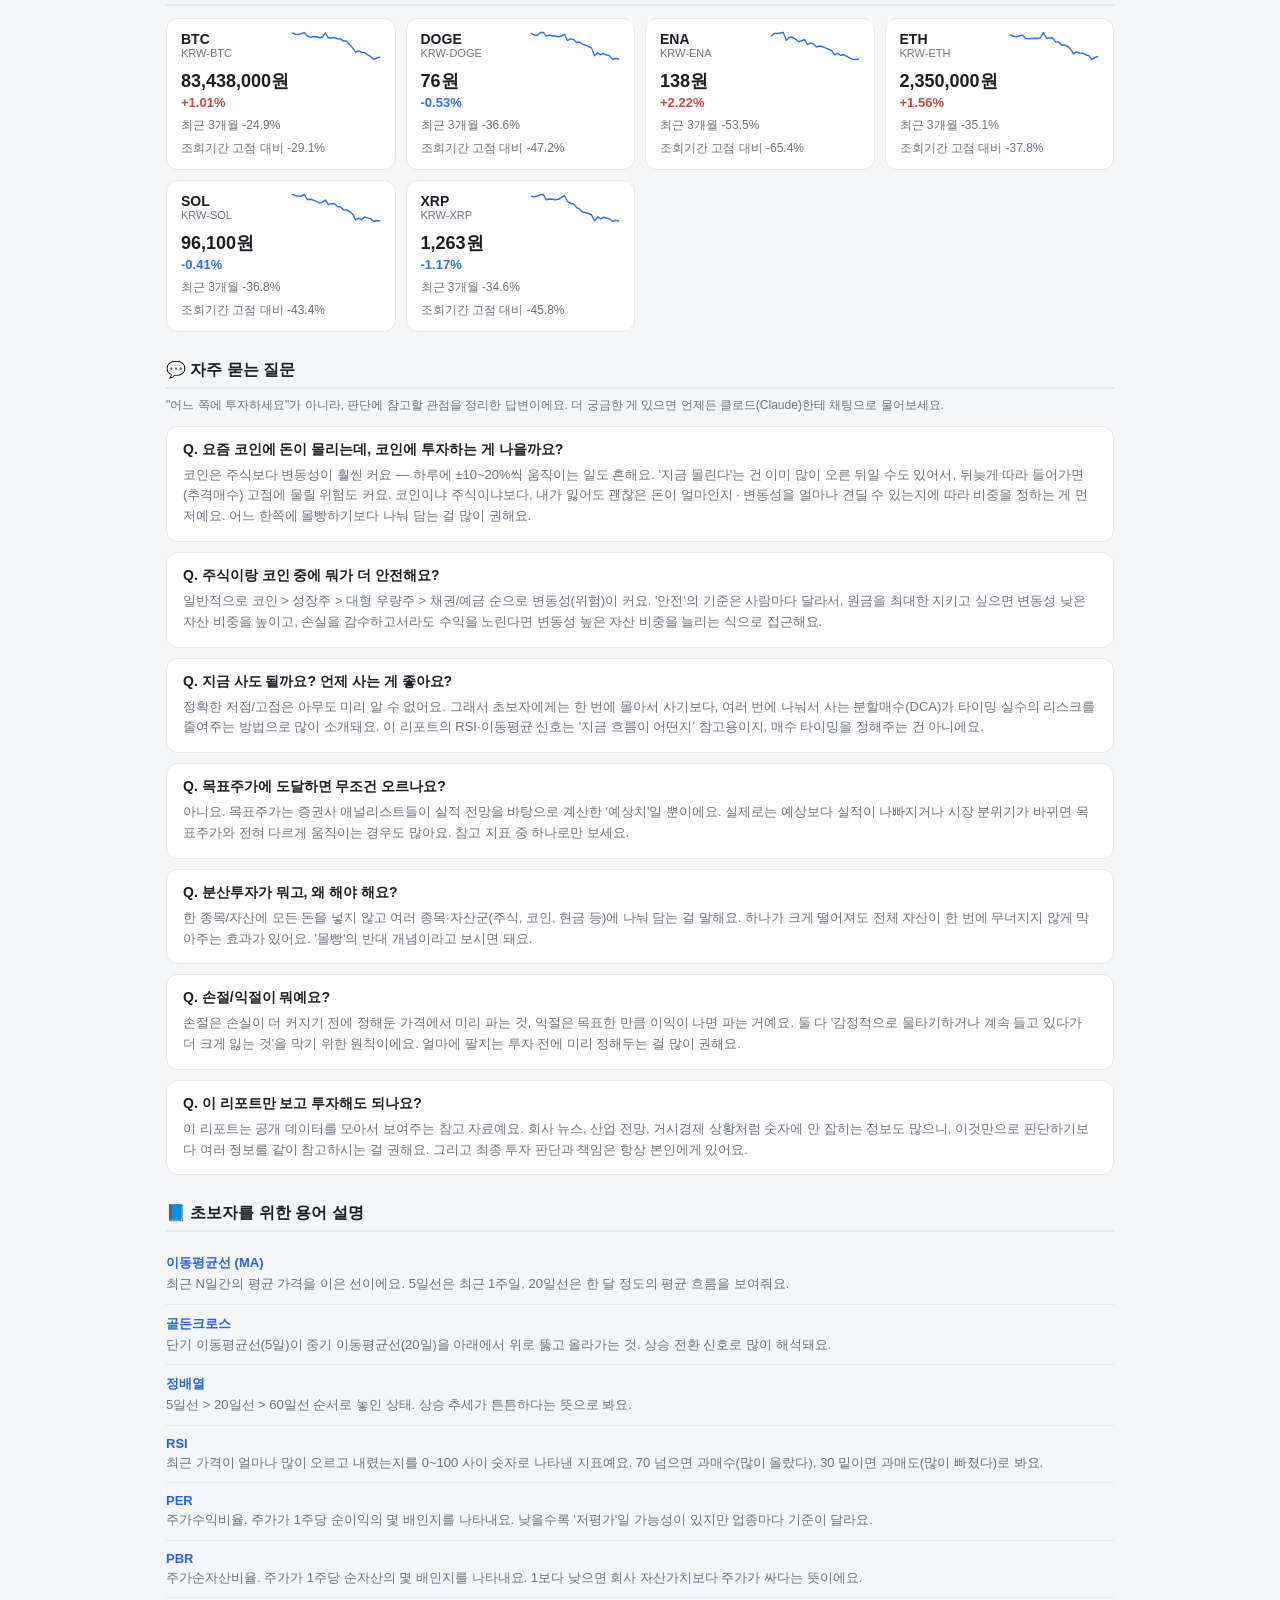
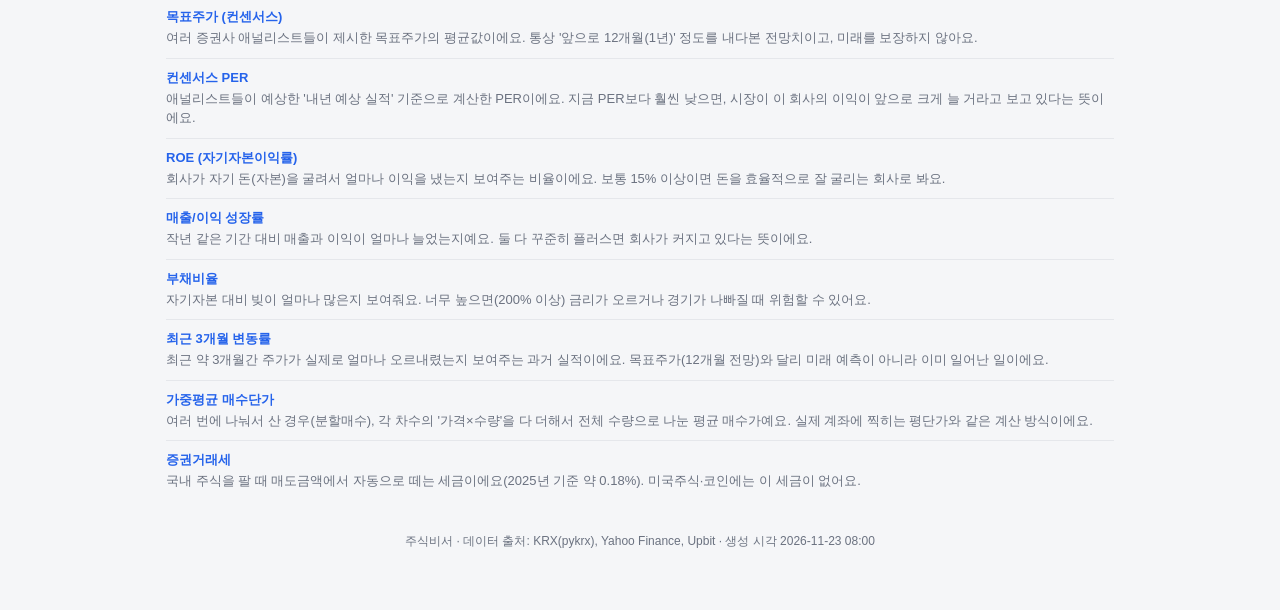
==== commit b2943f05: "자동 리포트 갱신 2026-11-23 08:00" ====
--- a/docs/index.html
+++ b/docs/index.html
@@ -3,7 +3,7 @@
 <head>
 <meta charset="utf-8">
 <meta name="viewport" content="width=device-width, initial-scale=1">
-<title>오늘의 주식비서 - 2026년 11월 22일 (일)</title>
+<title>오늘의 주식비서 - 2026년 11월 23일 (월)</title>
 <style>
 :root {
     --bg: #f5f6f8; --card-bg: #ffffff; --text: #1a1d23; --sub-text: #6b7280;
@@ -82,7 +82,7 @@
 <div class="header-row">
     <div>
         <h1>📈 오늘의 주식비서</h1>
-        <div class="date">2026년 11월 22일 (일) 아침 브리핑</div>
+        <div class="date">2026년 11월 23일 (월) 아침 브리핑</div>
     </div>
     <button id="refresh-btn" class="refresh-btn" onclick="refreshCoinPrices()">🔄 코인 실시간 새로고침</button>
 </div>
@@ -93,18 +93,18 @@
 <h2 class="section">💼 내 보유자산</h2><div class="hold-card" data-live-market="KRW-ETH" data-qty="3.35855073" data-avg-price="3389062.45627493">
         <div class="hold-top">
             <div class="name">ETH</div>
-            <div class="chg down" data-field="pnl-pct">-31.99%</div>
+            <div class="chg down" data-field="pnl-pct">-30.66%</div>
         </div>
         <div class="hold-grid">
             <div><span class="hold-label">보유수량</span>3.35855</div>
-            <div><span class="hold-label">평가금액</span><span data-field="eval">7,741,459</span>원</div>
+            <div><span class="hold-label">평가금액</span><span data-field="eval">7,892,594</span>원</div>
             <div><span class="hold-label">매수평균가</span>3,389,062원</div>
-            <div><span class="hold-label">평가손익</span><span data-field="pnl">-3,640,879</span>원</div>
+            <div><span class="hold-label">평가손익</span><span data-field="pnl">-3,489,744</span>원</div>
         </div>
         
         
-        <div class="meta">조회기간 고점 대비 -39.0%</div>
-        <div class="meta">📊 RSI 14 — 과매도 구간이에요 (많이 빠져서 반등 기대가 나올 수 있는 구간, 반대로 더 빠질 수도 있어요)</div>
+        <div class="meta">조회기간 고점 대비 -37.8%</div>
+        <div class="meta">📊 RSI 20 — 과매도 구간이에요 (많이 빠져서 반등 기대가 나올 수 있는 구간, 반대로 더 빠질 수도 있어요)</div>
     </div>
 
 <h2 class="section">🌟 오늘의 주목 후보 (기업 분석 + 차트 신호 종합)</h2>
@@ -166,20 +166,20 @@
     </div><div class="cand-card">
         <div class="cand-rank">7</div>
         <div class="cand-body">
-            <div class="cand-name">BTC <span class="cand-score">신호 점수 2</span></div>
-            <div class="cand-price">82,478,000원
-                <span class="chg up">+1.66%</span>
-            </div>
-            <ul class="signals"><li>📊 RSI 10 — 과매도 구간이에요 (많이 빠져서 반등 기대가 나올 수 있는 구간, 반대로 더 빠질 수도 있어요)</li><li>📊 최근 거래량이 평소보다 2배 이상 늘었어요 — 관심이 몰리고 있다는 신호예요</li><li>📊 최근 3개월간 -25.6% 움직였어요 (과거 실적, 미래를 보장하지 않아요)</li></ul>
+            <div class="cand-name">BTC <span class="cand-score">신호 점수 1</span></div>
+            <div class="cand-price">83,438,000원
+                <span class="chg up">+1.01%</span>
+            </div>
+            <ul class="signals"><li>📊 RSI 14 — 과매도 구간이에요 (많이 빠져서 반등 기대가 나올 수 있는 구간, 반대로 더 빠질 수도 있어요)</li><li>📊 최근 3개월간 -24.9% 움직였어요 (과거 실적, 미래를 보장하지 않아요)</li></ul>
         </div>
     </div><div class="cand-card">
         <div class="cand-rank">8</div>
         <div class="cand-body">
-            <div class="cand-name">ETH <span class="cand-score">신호 점수 2</span></div>
-            <div class="cand-price">2,305,000원
-                <span class="chg up">+3.04%</span>
-            </div>
-            <ul class="signals"><li>📊 RSI 14 — 과매도 구간이에요 (많이 빠져서 반등 기대가 나올 수 있는 구간, 반대로 더 빠질 수도 있어요)</li><li>📊 최근 거래량이 평소보다 2배 이상 늘었어요 — 관심이 몰리고 있다는 신호예요</li><li>📊 최근 3개월간 -35.9% 움직였어요 (과거 실적, 미래를 보장하지 않아요)</li></ul>
+            <div class="cand-name">DOGE <span class="cand-score">신호 점수 1</span></div>
+            <div class="cand-price">76원
+                <span class="chg down">-0.53%</span>
+            </div>
+            <ul class="signals"><li>📊 RSI 19 — 과매도 구간이에요 (많이 빠져서 반등 기대가 나올 수 있는 구간, 반대로 더 빠질 수도 있어요)</li><li>📊 최근 3개월간 -36.6% 움직였어요 (과거 실적, 미래를 보장하지 않아요)</li></ul>
         </div>
     </div>
 
@@ -361,66 +361,66 @@
                 <div class="name">BTC</div>
                 <div class="sub">KRW-BTC</div>
             </div>
-            <svg viewBox="0 0 140 40" class="spark" preserveAspectRatio="none"><polyline points="2.0,2.1 6.7,2.6 11.4,4.3 16.1,4.7 20.8,3.5 25.4,2.0 30.1,6.7 34.8,8.2 39.5,7.8 44.2,7.3 48.9,8.9 53.6,8.0 58.3,2.8 63.0,9.4 67.7,9.2 72.3,8.8 77.0,10.4 81.7,10.7 86.4,13.3 91.1,13.2 95.8,18.0 100.5,22.4 105.2,28.0 109.9,26.6 114.6,28.4 119.2,28.7 123.9,31.9 128.6,34.0 133.3,38.0 138.0,36.3" fill="none" stroke="var(--down)" stroke-width="2" stroke-linecap="round" stroke-linejoin="round"/></svg>
-        </div>
-        <div class="price" data-field="price">82,478,000원</div>
-        <div class="chg up" data-field="chg">+1.66%</div>
-        <div class="meta">최근 3개월 -25.6%</div><div class="meta">조회기간 고점 대비 -29.9%</div>
+            <svg viewBox="0 0 140 40" class="spark" preserveAspectRatio="none"><polyline points="2.0,2.6 6.7,4.3 11.4,4.7 16.1,3.5 20.8,2.0 25.4,6.7 30.1,8.2 34.8,7.8 39.5,7.3 44.2,8.9 48.9,8.0 53.6,2.8 58.3,9.4 63.0,9.2 67.7,8.8 72.3,10.4 77.0,10.7 81.7,13.3 86.4,13.2 91.1,18.0 95.8,22.4 100.5,28.0 105.2,26.6 109.9,28.4 114.6,28.7 119.2,31.9 123.9,34.0 128.6,38.0 133.3,36.1 138.0,35.0" fill="none" stroke="var(--down)" stroke-width="2" stroke-linecap="round" stroke-linejoin="round"/></svg>
+        </div>
+        <div class="price" data-field="price">83,438,000원</div>
+        <div class="chg up" data-field="chg">+1.01%</div>
+        <div class="meta">최근 3개월 -24.9%</div><div class="meta">조회기간 고점 대비 -29.1%</div>
     </div><div class="card" data-live-market="KRW-DOGE">
         <div class="card-top">
             <div>
                 <div class="name">DOGE</div>
                 <div class="sub">KRW-DOGE</div>
             </div>
-            <svg viewBox="0 0 140 40" class="spark" preserveAspectRatio="none"><polyline points="2.0,2.0 6.7,3.2 11.4,5.5 16.1,5.5 20.8,2.0 25.4,2.0 30.1,6.6 34.8,5.5 39.5,6.6 44.2,6.6 48.9,7.8 53.6,6.6 58.3,4.3 63.0,12.8 67.7,10.5 72.3,11.4 77.0,15.3 81.7,14.7 86.4,17.6 91.1,18.8 95.8,20.6 100.5,22.7 105.2,32.8 109.9,29.3 114.6,31.7 119.2,30.0 123.9,32.1 128.6,33.0 133.3,38.0 138.0,37.3" fill="none" stroke="var(--down)" stroke-width="2" stroke-linecap="round" stroke-linejoin="round"/></svg>
+            <svg viewBox="0 0 140 40" class="spark" preserveAspectRatio="none"><polyline points="2.0,3.2 6.7,5.5 11.4,5.5 16.1,2.0 20.8,2.0 25.4,6.6 30.1,5.5 34.8,6.6 39.5,6.6 44.2,7.8 48.9,6.6 53.6,4.3 58.3,12.8 63.0,10.5 67.7,11.4 72.3,15.3 77.0,14.7 81.7,17.6 86.4,18.8 91.1,20.6 95.8,22.7 100.5,32.8 105.2,29.3 109.9,31.7 114.6,30.0 119.2,32.1 123.9,33.0 128.6,38.0 133.3,36.8 138.0,37.3" fill="none" stroke="var(--down)" stroke-width="2" stroke-linecap="round" stroke-linejoin="round"/></svg>
         </div>
         <div class="price" data-field="price">76원</div>
-        <div class="chg up" data-field="chg">+0.80%</div>
-        <div class="meta">최근 3개월 -37.1%</div><div class="meta">조회기간 고점 대비 -47.2%</div>
+        <div class="chg down" data-field="chg">-0.53%</div>
+        <div class="meta">최근 3개월 -36.6%</div><div class="meta">조회기간 고점 대비 -47.2%</div>
     </div><div class="card" data-live-market="KRW-ENA">
         <div class="card-top">
             <div>
                 <div class="name">ENA</div>
                 <div class="sub">KRW-ENA</div>
             </div>
-            <svg viewBox="0 0 140 40" class="spark" preserveAspectRatio="none"><polyline points="2.0,5.2 6.7,6.5 11.4,3.2 16.1,3.2 20.8,2.7 25.4,2.0 30.1,12.7 34.8,8.2 39.5,8.7 44.2,10.7 48.9,14.4 53.6,13.2 58.3,11.4 63.0,17.9 67.7,16.2 72.3,17.6 77.0,21.4 81.7,20.1 86.4,21.1 91.1,22.6 95.8,24.6 100.5,26.1 105.2,32.0 109.9,30.1 114.6,32.8 119.2,31.8 123.9,33.8 128.6,36.3 133.3,37.8 138.0,38.0" fill="none" stroke="var(--down)" stroke-width="2" stroke-linecap="round" stroke-linejoin="round"/></svg>
-        </div>
-        <div class="price" data-field="price">136원</div>
-        <div class="chg down" data-field="chg">-0.73%</div>
-        <div class="meta">최근 3개월 -51.1%</div><div class="meta">조회기간 고점 대비 -65.9%</div>
+            <svg viewBox="0 0 140 40" class="spark" preserveAspectRatio="none"><polyline points="2.0,6.4 6.7,3.2 11.4,3.2 16.1,2.7 20.8,2.0 25.4,12.6 30.1,8.2 34.8,8.7 39.5,10.6 44.2,14.3 48.9,13.1 53.6,11.4 58.3,17.8 63.0,16.1 67.7,17.5 72.3,21.2 77.0,20.0 81.7,21.0 86.4,22.5 91.1,24.4 95.8,25.9 100.5,31.8 105.2,29.9 109.9,32.6 114.6,31.6 119.2,33.6 123.9,36.0 128.6,37.5 133.3,38.0 138.0,37.3" fill="none" stroke="var(--down)" stroke-width="2" stroke-linecap="round" stroke-linejoin="round"/></svg>
+        </div>
+        <div class="price" data-field="price">138원</div>
+        <div class="chg up" data-field="chg">+2.22%</div>
+        <div class="meta">최근 3개월 -53.5%</div><div class="meta">조회기간 고점 대비 -65.4%</div>
     </div><div class="card" data-live-market="KRW-ETH">
         <div class="card-top">
             <div>
                 <div class="name">ETH</div>
                 <div class="sub">KRW-ETH</div>
             </div>
-            <svg viewBox="0 0 140 40" class="spark" preserveAspectRatio="none"><polyline points="2.0,4.1 6.7,5.4 11.4,7.1 16.1,7.7 20.8,6.6 25.4,5.5 30.1,9.7 34.8,10.5 39.5,9.9 44.2,9.6 48.9,9.9 53.6,8.9 58.3,2.0 63.0,9.9 67.7,9.4 72.3,9.1 77.0,14.2 81.7,14.8 86.4,18.6 91.1,18.7 95.8,20.6 100.5,24.2 105.2,30.6 109.9,27.9 114.6,29.4 119.2,29.5 123.9,31.7 128.6,32.6 133.3,38.0 138.0,35.6" fill="none" stroke="var(--down)" stroke-width="2" stroke-linecap="round" stroke-linejoin="round"/></svg>
-        </div>
-        <div class="price" data-field="price">2,305,000원</div>
-        <div class="chg up" data-field="chg">+3.04%</div>
-        <div class="meta">최근 3개월 -35.9%</div><div class="meta">조회기간 고점 대비 -39.0%</div>
+            <svg viewBox="0 0 140 40" class="spark" preserveAspectRatio="none"><polyline points="2.0,5.4 6.7,7.1 11.4,7.7 16.1,6.6 20.8,5.5 25.4,9.7 30.1,10.5 34.8,9.9 39.5,9.6 44.2,9.9 48.9,8.9 53.6,2.0 58.3,9.9 63.0,9.4 67.7,9.1 72.3,14.2 77.0,14.8 81.7,18.6 86.4,18.7 91.1,20.6 95.8,24.2 100.5,30.6 105.2,27.9 109.9,29.4 114.6,29.5 119.2,31.7 123.9,32.6 128.6,38.0 133.3,35.3 138.0,34.0" fill="none" stroke="var(--down)" stroke-width="2" stroke-linecap="round" stroke-linejoin="round"/></svg>
+        </div>
+        <div class="price" data-field="price">2,350,000원</div>
+        <div class="chg up" data-field="chg">+1.56%</div>
+        <div class="meta">최근 3개월 -35.1%</div><div class="meta">조회기간 고점 대비 -37.8%</div>
     </div><div class="card" data-live-market="KRW-SOL">
         <div class="card-top">
             <div>
                 <div class="name">SOL</div>
                 <div class="sub">KRW-SOL</div>
             </div>
-            <svg viewBox="0 0 140 40" class="spark" preserveAspectRatio="none"><polyline points="2.0,2.0 6.7,2.5 11.4,3.9 16.1,4.7 20.8,4.3 25.4,2.6 30.1,9.2 34.8,8.9 39.5,9.9 44.2,11.5 48.9,13.5 53.6,12.7 58.3,9.8 63.0,15.8 67.7,14.5 72.3,14.7 77.0,18.3 81.7,18.9 86.4,22.7 91.1,22.9 95.8,24.8 100.5,28.1 105.2,35.9 109.9,33.5 114.6,35.6 119.2,31.9 123.9,33.5 128.6,34.2 133.3,38.0 138.0,36.8" fill="none" stroke="var(--down)" stroke-width="2" stroke-linecap="round" stroke-linejoin="round"/></svg>
-        </div>
-        <div class="price" data-field="price">96,300원</div>
-        <div class="chg up" data-field="chg">+1.53%</div>
-        <div class="meta">최근 3개월 -36.4%</div><div class="meta">조회기간 고점 대비 -43.3%</div>
+            <svg viewBox="0 0 140 40" class="spark" preserveAspectRatio="none"><polyline points="2.0,2.0 6.7,3.4 11.4,4.2 16.1,3.9 20.8,2.1 25.4,8.8 30.1,8.4 34.8,9.5 39.5,11.2 44.2,13.2 48.9,12.3 53.6,9.4 58.3,15.5 63.0,14.2 67.7,14.4 72.3,18.0 77.0,18.6 81.7,22.4 86.4,22.7 91.1,24.6 95.8,28.0 100.5,35.9 105.2,33.5 109.9,35.6 114.6,31.8 119.2,33.5 123.9,34.1 128.6,38.0 133.3,36.6 138.0,36.9" fill="none" stroke="var(--down)" stroke-width="2" stroke-linecap="round" stroke-linejoin="round"/></svg>
+        </div>
+        <div class="price" data-field="price">96,100원</div>
+        <div class="chg down" data-field="chg">-0.41%</div>
+        <div class="meta">최근 3개월 -36.8%</div><div class="meta">조회기간 고점 대비 -43.4%</div>
     </div><div class="card" data-live-market="KRW-XRP">
         <div class="card-top">
             <div>
                 <div class="name">XRP</div>
                 <div class="sub">KRW-XRP</div>
             </div>
-            <svg viewBox="0 0 140 40" class="spark" preserveAspectRatio="none"><polyline points="2.0,4.7 6.7,4.2 11.4,4.9 16.1,4.1 20.8,2.2 25.4,2.0 30.1,9.0 34.8,7.9 39.5,8.3 44.2,9.0 48.9,8.3 53.6,5.8 58.3,3.3 63.0,11.4 67.7,13.6 72.3,14.7 77.0,19.2 81.7,21.6 86.4,25.4 91.1,26.1 95.8,27.4 100.5,29.4 105.2,37.2 109.9,32.0 114.6,34.6 119.2,32.3 123.9,33.7 128.6,34.4 133.3,38.0 138.0,36.8" fill="none" stroke="var(--down)" stroke-width="2" stroke-linecap="round" stroke-linejoin="round"/></svg>
-        </div>
-        <div class="price" data-field="price">1,272원</div>
-        <div class="chg up" data-field="chg">+1.44%</div>
-        <div class="meta">최근 3개월 -34.0%</div><div class="meta">조회기간 고점 대비 -45.4%</div>
+            <svg viewBox="0 0 140 40" class="spark" preserveAspectRatio="none"><polyline points="2.0,4.2 6.7,4.9 11.4,4.1 16.1,2.2 20.8,2.0 25.4,9.0 30.1,7.9 34.8,8.3 39.5,9.0 44.2,8.3 48.9,5.8 53.6,3.3 58.3,11.4 63.0,13.6 67.7,14.7 72.3,19.2 77.0,21.6 81.7,25.4 86.4,26.1 91.1,27.4 95.8,29.4 100.5,37.2 105.2,32.0 109.9,34.6 114.6,32.3 119.2,33.7 123.9,34.4 128.6,38.0 133.3,36.3 138.0,37.4" fill="none" stroke="var(--down)" stroke-width="2" stroke-linecap="round" stroke-linejoin="round"/></svg>
+        </div>
+        <div class="price" data-field="price">1,263원</div>
+        <div class="chg down" data-field="chg">-1.17%</div>
+        <div class="meta">최근 3개월 -34.6%</div><div class="meta">조회기간 고점 대비 -45.8%</div>
     </div></div>
 
 <h2 class="section">💬 자주 묻는 질문</h2>
@@ -430,7 +430,7 @@
 <h2 class="section">📘 초보자를 위한 용어 설명</h2>
 <div class="glossary"><div class="term"><div class="term-name">이동평균선 (MA)</div><div class="term-desc">최근 N일간의 평균 가격을 이은 선이에요. 5일선은 최근 1주일, 20일선은 한 달 정도의 평균 흐름을 보여줘요.</div></div><div class="term"><div class="term-name">골든크로스</div><div class="term-desc">단기 이동평균선(5일)이 중기 이동평균선(20일)을 아래에서 위로 뚫고 올라가는 것. 상승 전환 신호로 많이 해석돼요.</div></div><div class="term"><div class="term-name">정배열</div><div class="term-desc">5일선 > 20일선 > 60일선 순서로 놓인 상태. 상승 추세가 튼튼하다는 뜻으로 봐요.</div></div><div class="term"><div class="term-name">RSI</div><div class="term-desc">최근 가격이 얼마나 많이 오르고 내렸는지를 0~100 사이 숫자로 나타낸 지표예요. 70 넘으면 과매수(많이 올랐다), 30 밑이면 과매도(많이 빠졌다)로 봐요.</div></div><div class="term"><div class="term-name">PER</div><div class="term-desc">주가수익비율. 주가가 1주당 순이익의 몇 배인지를 나타내요. 낮을수록 '저평가'일 가능성이 있지만 업종마다 기준이 달라요.</div></div><div class="term"><div class="term-name">PBR</div><div class="term-desc">주가순자산비율. 주가가 1주당 순자산의 몇 배인지를 나타내요. 1보다 낮으면 회사 자산가치보다 주가가 싸다는 뜻이에요.</div></div><div class="term"><div class="term-name">목표주가 (컨센서스)</div><div class="term-desc">여러 증권사 애널리스트들이 제시한 목표주가의 평균값이에요. 통상 '앞으로 12개월(1년)' 정도를 내다본 전망치이고, 미래를 보장하지 않아요.</div></div><div class="term"><div class="term-name">컨센서스 PER</div><div class="term-desc">애널리스트들이 예상한 '내년 예상 실적' 기준으로 계산한 PER이에요. 지금 PER보다 훨씬 낮으면, 시장이 이 회사의 이익이 앞으로 크게 늘 거라고 보고 있다는 뜻이에요.</div></div><div class="term"><div class="term-name">ROE (자기자본이익률)</div><div class="term-desc">회사가 자기 돈(자본)을 굴려서 얼마나 이익을 냈는지 보여주는 비율이에요. 보통 15% 이상이면 돈을 효율적으로 잘 굴리는 회사로 봐요.</div></div><div class="term"><div class="term-name">매출/이익 성장률</div><div class="term-desc">작년 같은 기간 대비 매출과 이익이 얼마나 늘었는지예요. 둘 다 꾸준히 플러스면 회사가 커지고 있다는 뜻이에요.</div></div><div class="term"><div class="term-name">부채비율</div><div class="term-desc">자기자본 대비 빚이 얼마나 많은지 보여줘요. 너무 높으면(200% 이상) 금리가 오르거나 경기가 나빠질 때 위험할 수 있어요.</div></div><div class="term"><div class="term-name">최근 3개월 변동률</div><div class="term-desc">최근 약 3개월간 주가가 실제로 얼마나 오르내렸는지 보여주는 과거 실적이에요. 목표주가(12개월 전망)와 달리 미래 예측이 아니라 이미 일어난 일이에요.</div></div><div class="term"><div class="term-name">가중평균 매수단가</div><div class="term-desc">여러 번에 나눠서 산 경우(분할매수), 각 차수의 '가격×수량'을 다 더해서 전체 수량으로 나눈 평균 매수가예요. 실제 계좌에 찍히는 평단가와 같은 계산 방식이에요.</div></div><div class="term"><div class="term-name">증권거래세</div><div class="term-desc">국내 주식을 팔 때 매도금액에서 자동으로 떼는 세금이에요(2025년 기준 약 0.18%). 미국주식·코인에는 이 세금이 없어요.</div></div></div>
 
-<footer>주식비서 · 데이터 출처: KRX(pykrx), Yahoo Finance, Upbit · 생성 시각 2026-11-22 08:00</footer>
+<footer>주식비서 · 데이터 출처: KRX(pykrx), Yahoo Finance, Upbit · 생성 시각 2026-11-23 08:00</footer>
 </div>
 <script>
 function fmtCoinPrice(p) {
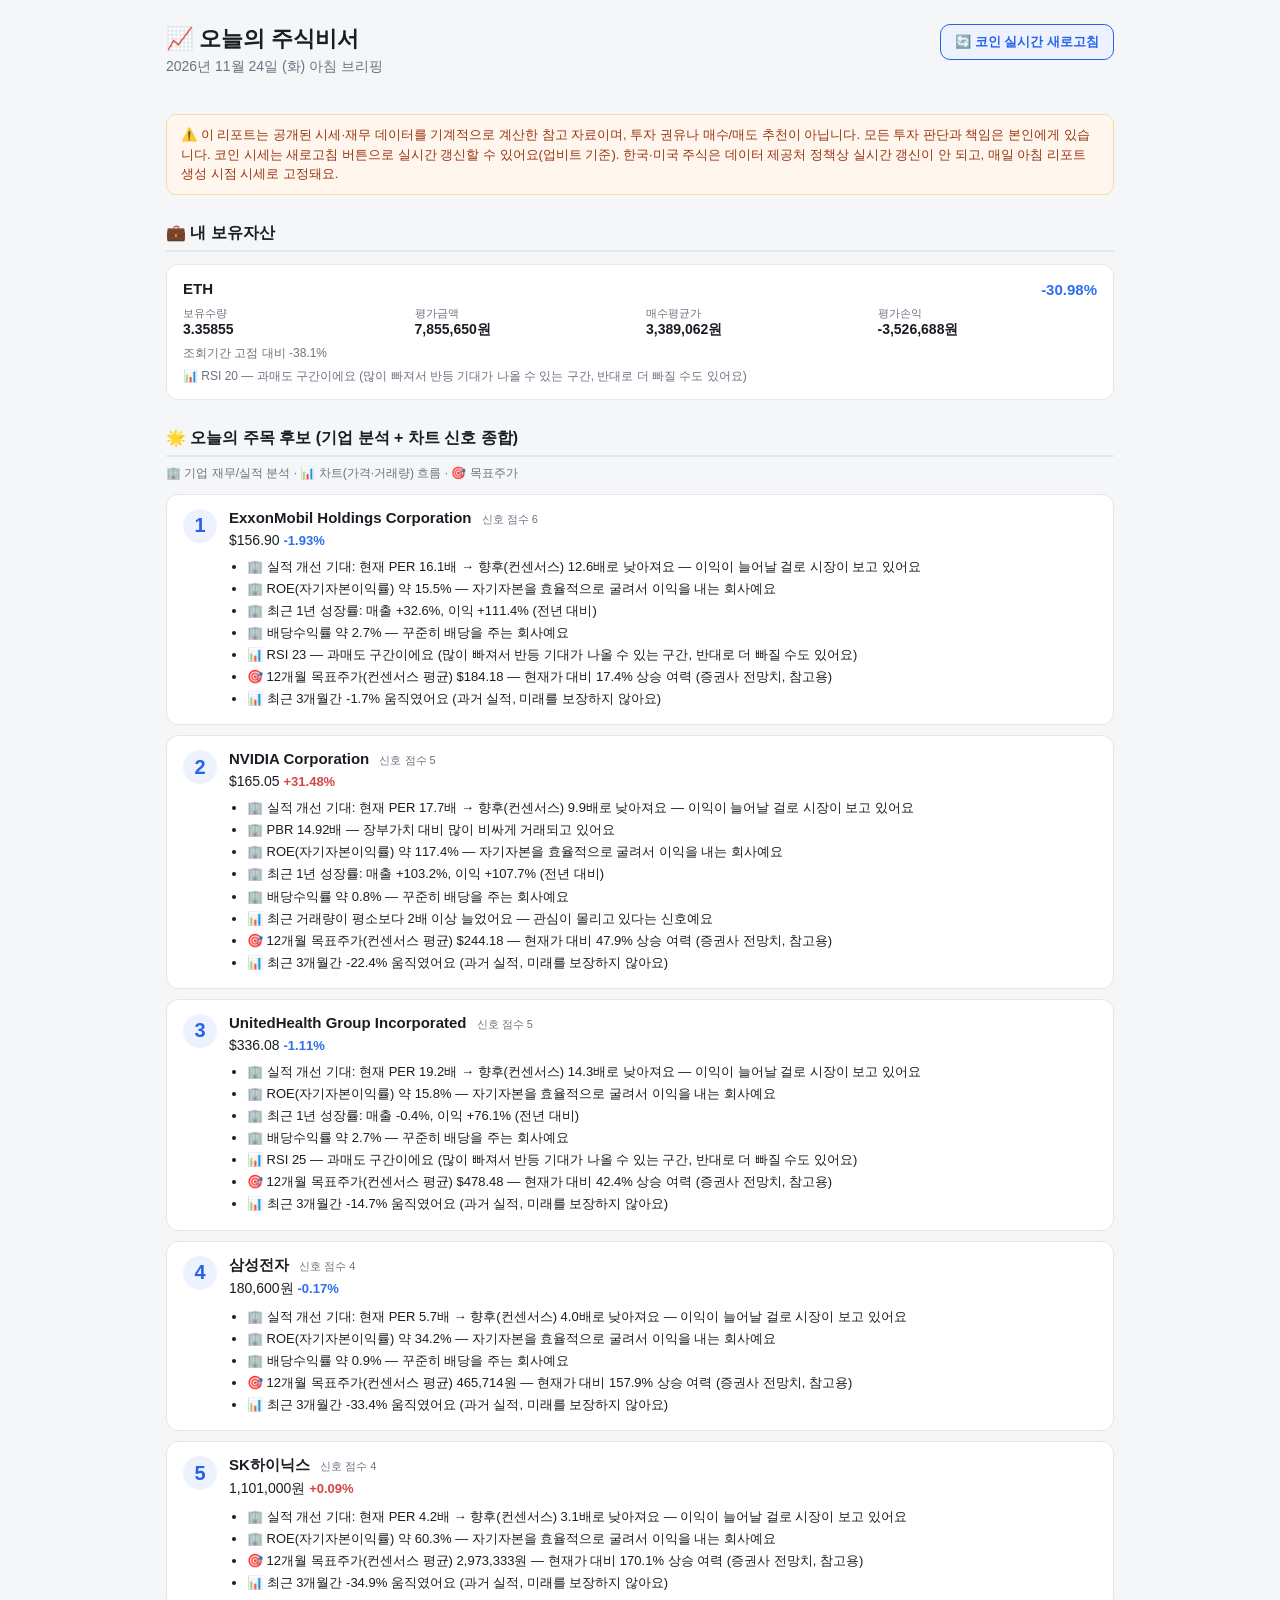
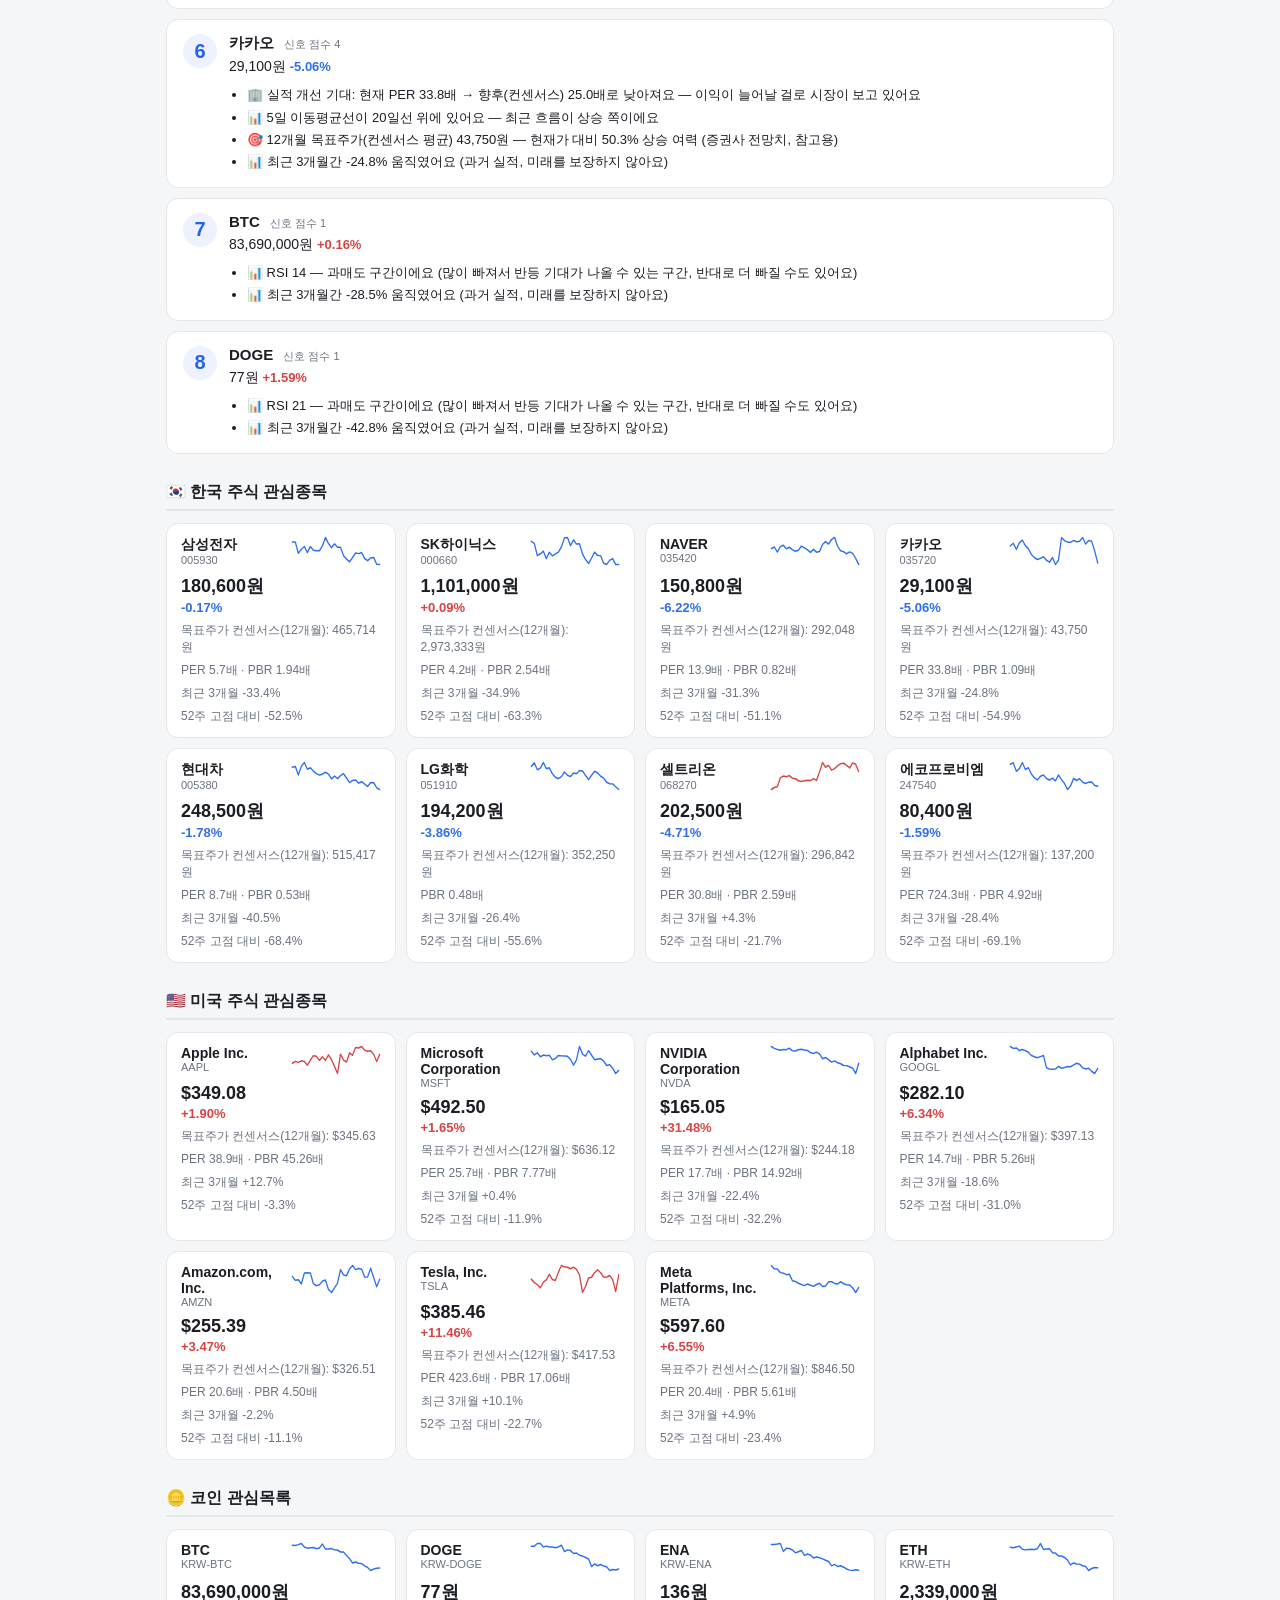
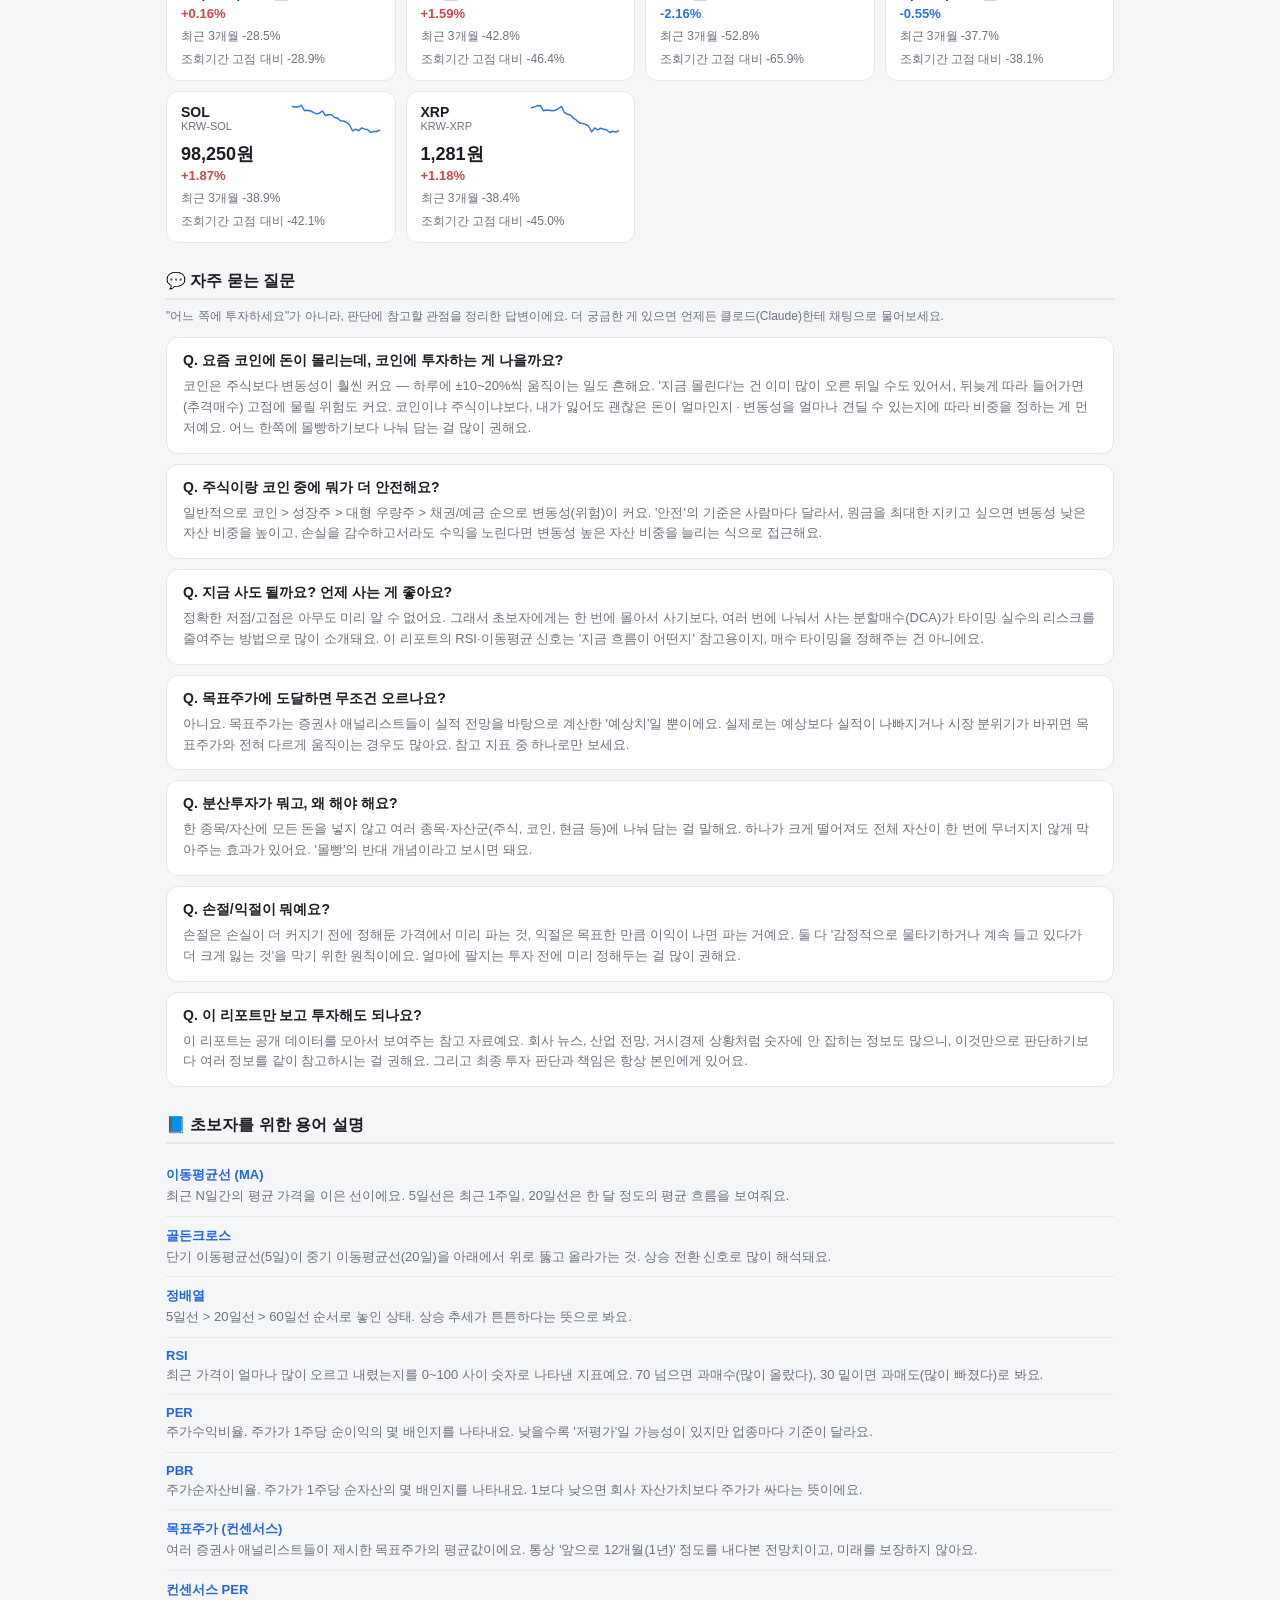
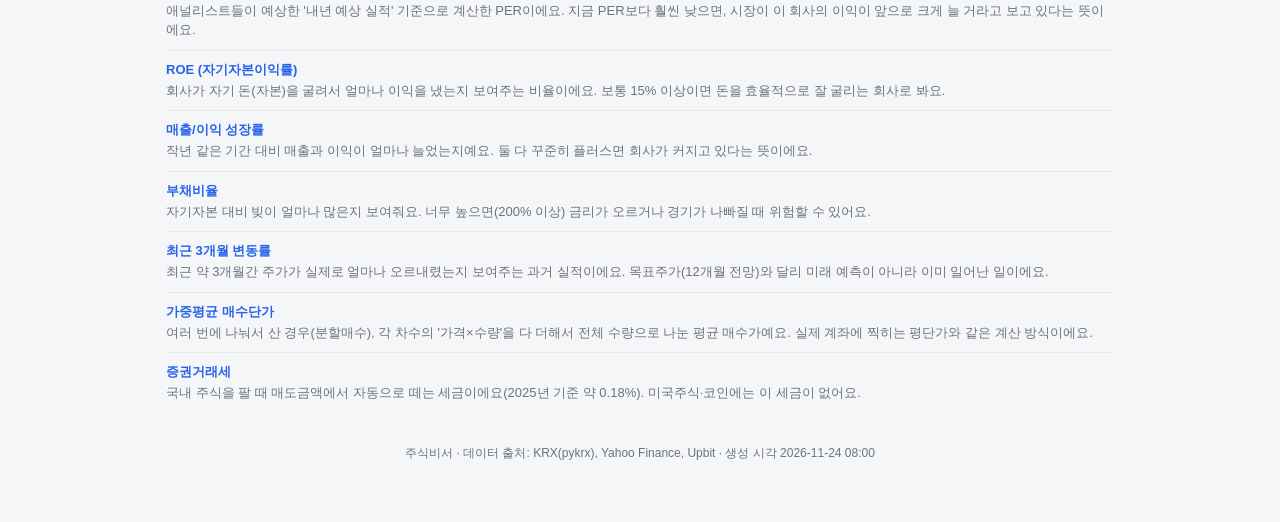
==== commit 6d3cc74f: "자동 리포트 갱신 2026-11-24 08:00" ====
--- a/docs/index.html
+++ b/docs/index.html
@@ -3,7 +3,7 @@
 <head>
 <meta charset="utf-8">
 <meta name="viewport" content="width=device-width, initial-scale=1">
-<title>오늘의 주식비서 - 2026년 11월 23일 (월)</title>
+<title>오늘의 주식비서 - 2026년 11월 24일 (화)</title>
 <style>
 :root {
     --bg: #f5f6f8; --card-bg: #ffffff; --text: #1a1d23; --sub-text: #6b7280;
@@ -82,7 +82,7 @@
 <div class="header-row">
     <div>
         <h1>📈 오늘의 주식비서</h1>
-        <div class="date">2026년 11월 23일 (월) 아침 브리핑</div>
+        <div class="date">2026년 11월 24일 (화) 아침 브리핑</div>
     </div>
     <button id="refresh-btn" class="refresh-btn" onclick="refreshCoinPrices()">🔄 코인 실시간 새로고침</button>
 </div>
@@ -93,17 +93,17 @@
 <h2 class="section">💼 내 보유자산</h2><div class="hold-card" data-live-market="KRW-ETH" data-qty="3.35855073" data-avg-price="3389062.45627493">
         <div class="hold-top">
             <div class="name">ETH</div>
-            <div class="chg down" data-field="pnl-pct">-30.66%</div>
+            <div class="chg down" data-field="pnl-pct">-30.98%</div>
         </div>
         <div class="hold-grid">
             <div><span class="hold-label">보유수량</span>3.35855</div>
-            <div><span class="hold-label">평가금액</span><span data-field="eval">7,892,594</span>원</div>
+            <div><span class="hold-label">평가금액</span><span data-field="eval">7,855,650</span>원</div>
             <div><span class="hold-label">매수평균가</span>3,389,062원</div>
-            <div><span class="hold-label">평가손익</span><span data-field="pnl">-3,489,744</span>원</div>
+            <div><span class="hold-label">평가손익</span><span data-field="pnl">-3,526,688</span>원</div>
         </div>
         
         
-        <div class="meta">조회기간 고점 대비 -37.8%</div>
+        <div class="meta">조회기간 고점 대비 -38.1%</div>
         <div class="meta">📊 RSI 20 — 과매도 구간이에요 (많이 빠져서 반등 기대가 나올 수 있는 구간, 반대로 더 빠질 수도 있어요)</div>
     </div>
 
@@ -112,74 +112,74 @@
 <div class="cand-card">
         <div class="cand-rank">1</div>
         <div class="cand-body">
-            <div class="cand-name">NVIDIA Corporation <span class="cand-score">신호 점수 6</span></div>
-            <div class="cand-price">$125.53
-                <span class="chg down">-14.01%</span>
-            </div>
-            <ul class="signals"><li>🏢 실적 개선 기대: 현재 PER 13.5배 → 향후(컨센서스) 7.6배로 낮아져요 — 이익이 늘어날 걸로 시장이 보고 있어요</li><li>🏢 PBR 11.35배 — 장부가치 대비 많이 비싸게 거래되고 있어요</li><li>🏢 ROE(자기자본이익률) 약 117.4% — 자기자본을 효율적으로 굴려서 이익을 내는 회사예요</li><li>🏢 최근 1년 성장률: 매출 +103.2%, 이익 +107.7% (전년 대비)</li><li>🏢 배당수익률 약 0.8% — 꾸준히 배당을 주는 회사예요</li><li>📊 RSI 14 — 과매도 구간이에요 (많이 빠져서 반등 기대가 나올 수 있는 구간, 반대로 더 빠질 수도 있어요)</li><li>📊 최근 거래량이 평소보다 2배 이상 늘었어요 — 관심이 몰리고 있다는 신호예요</li><li>🎯 12개월 목표주가(컨센서스 평균) $244.18 — 현재가 대비 94.5% 상승 여력 (증권사 전망치, 참고용)</li><li>📊 최근 3개월간 -39.7% 움직였어요 (과거 실적, 미래를 보장하지 않아요)</li></ul>
+            <div class="cand-name">ExxonMobil Holdings Corporation <span class="cand-score">신호 점수 6</span></div>
+            <div class="cand-price">$156.90
+                <span class="chg down">-1.93%</span>
+            </div>
+            <ul class="signals"><li>🏢 실적 개선 기대: 현재 PER 16.1배 → 향후(컨센서스) 12.6배로 낮아져요 — 이익이 늘어날 걸로 시장이 보고 있어요</li><li>🏢 ROE(자기자본이익률) 약 15.5% — 자기자본을 효율적으로 굴려서 이익을 내는 회사예요</li><li>🏢 최근 1년 성장률: 매출 +32.6%, 이익 +111.4% (전년 대비)</li><li>🏢 배당수익률 약 2.7% — 꾸준히 배당을 주는 회사예요</li><li>📊 RSI 23 — 과매도 구간이에요 (많이 빠져서 반등 기대가 나올 수 있는 구간, 반대로 더 빠질 수도 있어요)</li><li>🎯 12개월 목표주가(컨센서스 평균) $184.18 — 현재가 대비 17.4% 상승 여력 (증권사 전망치, 참고용)</li><li>📊 최근 3개월간 -1.7% 움직였어요 (과거 실적, 미래를 보장하지 않아요)</li></ul>
         </div>
     </div><div class="cand-card">
         <div class="cand-rank">2</div>
         <div class="cand-body">
-            <div class="cand-name">UnitedHealth Group Incorporated <span class="cand-score">신호 점수 6</span></div>
-            <div class="cand-price">$339.85
-                <span class="chg up">+2.84%</span>
-            </div>
-            <ul class="signals"><li>🏢 실적 개선 기대: 현재 PER 19.4배 → 향후(컨센서스) 14.5배로 낮아져요 — 이익이 늘어날 걸로 시장이 보고 있어요</li><li>🏢 ROE(자기자본이익률) 약 15.8% — 자기자본을 효율적으로 굴려서 이익을 내는 회사예요</li><li>🏢 최근 1년 성장률: 매출 -0.4%, 이익 +76.1% (전년 대비)</li><li>🏢 배당수익률 약 2.7% — 꾸준히 배당을 주는 회사예요</li><li>📊 RSI 28 — 과매도 구간이에요 (많이 빠져서 반등 기대가 나올 수 있는 구간, 반대로 더 빠질 수도 있어요)</li><li>📊 최근 거래량이 평소보다 2배 이상 늘었어요 — 관심이 몰리고 있다는 신호예요</li><li>🎯 12개월 목표주가(컨센서스 평균) $478.48 — 현재가 대비 40.8% 상승 여력 (증권사 전망치, 참고용)</li><li>📊 최근 3개월간 -14.2% 움직였어요 (과거 실적, 미래를 보장하지 않아요)</li></ul>
+            <div class="cand-name">NVIDIA Corporation <span class="cand-score">신호 점수 5</span></div>
+            <div class="cand-price">$165.05
+                <span class="chg up">+31.48%</span>
+            </div>
+            <ul class="signals"><li>🏢 실적 개선 기대: 현재 PER 17.7배 → 향후(컨센서스) 9.9배로 낮아져요 — 이익이 늘어날 걸로 시장이 보고 있어요</li><li>🏢 PBR 14.92배 — 장부가치 대비 많이 비싸게 거래되고 있어요</li><li>🏢 ROE(자기자본이익률) 약 117.4% — 자기자본을 효율적으로 굴려서 이익을 내는 회사예요</li><li>🏢 최근 1년 성장률: 매출 +103.2%, 이익 +107.7% (전년 대비)</li><li>🏢 배당수익률 약 0.8% — 꾸준히 배당을 주는 회사예요</li><li>📊 최근 거래량이 평소보다 2배 이상 늘었어요 — 관심이 몰리고 있다는 신호예요</li><li>🎯 12개월 목표주가(컨센서스 평균) $244.18 — 현재가 대비 47.9% 상승 여력 (증권사 전망치, 참고용)</li><li>📊 최근 3개월간 -22.4% 움직였어요 (과거 실적, 미래를 보장하지 않아요)</li></ul>
         </div>
     </div><div class="cand-card">
         <div class="cand-rank">3</div>
         <div class="cand-body">
-            <div class="cand-name">ExxonMobil Holdings Corporation <span class="cand-score">신호 점수 6</span></div>
-            <div class="cand-price">$159.99
-                <span class="chg up">+0.67%</span>
-            </div>
-            <ul class="signals"><li>🏢 실적 개선 기대: 현재 PER 16.5배 → 향후(컨센서스) 12.8배로 낮아져요 — 이익이 늘어날 걸로 시장이 보고 있어요</li><li>🏢 ROE(자기자본이익률) 약 15.5% — 자기자본을 효율적으로 굴려서 이익을 내는 회사예요</li><li>🏢 최근 1년 성장률: 매출 +32.6%, 이익 +111.4% (전년 대비)</li><li>🏢 배당수익률 약 2.7% — 꾸준히 배당을 주는 회사예요</li><li>📊 RSI 23 — 과매도 구간이에요 (많이 빠져서 반등 기대가 나올 수 있는 구간, 반대로 더 빠질 수도 있어요)</li><li>🎯 12개월 목표주가(컨센서스 평균) $184.18 — 현재가 대비 15.1% 상승 여력 (증권사 전망치, 참고용)</li><li>📊 최근 3개월간 -1.9% 움직였어요 (과거 실적, 미래를 보장하지 않아요)</li></ul>
+            <div class="cand-name">UnitedHealth Group Incorporated <span class="cand-score">신호 점수 5</span></div>
+            <div class="cand-price">$336.08
+                <span class="chg down">-1.11%</span>
+            </div>
+            <ul class="signals"><li>🏢 실적 개선 기대: 현재 PER 19.2배 → 향후(컨센서스) 14.3배로 낮아져요 — 이익이 늘어날 걸로 시장이 보고 있어요</li><li>🏢 ROE(자기자본이익률) 약 15.8% — 자기자본을 효율적으로 굴려서 이익을 내는 회사예요</li><li>🏢 최근 1년 성장률: 매출 -0.4%, 이익 +76.1% (전년 대비)</li><li>🏢 배당수익률 약 2.7% — 꾸준히 배당을 주는 회사예요</li><li>📊 RSI 25 — 과매도 구간이에요 (많이 빠져서 반등 기대가 나올 수 있는 구간, 반대로 더 빠질 수도 있어요)</li><li>🎯 12개월 목표주가(컨센서스 평균) $478.48 — 현재가 대비 42.4% 상승 여력 (증권사 전망치, 참고용)</li><li>📊 최근 3개월간 -14.7% 움직였어요 (과거 실적, 미래를 보장하지 않아요)</li></ul>
         </div>
     </div><div class="cand-card">
         <div class="cand-rank">4</div>
         <div class="cand-body">
-            <div class="cand-name">삼성전자 <span class="cand-score">신호 점수 5</span></div>
-            <div class="cand-price">180,900원
-                <span class="chg down">-8.36%</span>
-            </div>
-            <ul class="signals"><li>🏢 실적 개선 기대: 현재 PER 5.7배 → 향후(컨센서스) 4.0배로 낮아져요 — 이익이 늘어날 걸로 시장이 보고 있어요</li><li>🏢 ROE(자기자본이익률) 약 34.2% — 자기자본을 효율적으로 굴려서 이익을 내는 회사예요</li><li>🏢 배당수익률 약 0.9% — 꾸준히 배당을 주는 회사예요</li><li>📊 RSI 28 — 과매도 구간이에요 (많이 빠져서 반등 기대가 나올 수 있는 구간, 반대로 더 빠질 수도 있어요)</li><li>🎯 12개월 목표주가(컨센서스 평균) 465,714원 — 현재가 대비 157.4% 상승 여력 (증권사 전망치, 참고용)</li><li>📊 최근 3개월간 -26.9% 움직였어요 (과거 실적, 미래를 보장하지 않아요)</li></ul>
+            <div class="cand-name">삼성전자 <span class="cand-score">신호 점수 4</span></div>
+            <div class="cand-price">180,600원
+                <span class="chg down">-0.17%</span>
+            </div>
+            <ul class="signals"><li>🏢 실적 개선 기대: 현재 PER 5.7배 → 향후(컨센서스) 4.0배로 낮아져요 — 이익이 늘어날 걸로 시장이 보고 있어요</li><li>🏢 ROE(자기자본이익률) 약 34.2% — 자기자본을 효율적으로 굴려서 이익을 내는 회사예요</li><li>🏢 배당수익률 약 0.9% — 꾸준히 배당을 주는 회사예요</li><li>🎯 12개월 목표주가(컨센서스 평균) 465,714원 — 현재가 대비 157.9% 상승 여력 (증권사 전망치, 참고용)</li><li>📊 최근 3개월간 -33.4% 움직였어요 (과거 실적, 미래를 보장하지 않아요)</li></ul>
         </div>
     </div><div class="cand-card">
         <div class="cand-rank">5</div>
         <div class="cand-body">
-            <div class="cand-name">SK하이닉스 <span class="cand-score">신호 점수 5</span></div>
-            <div class="cand-price">1,100,000원
-                <span class="chg down">-7.56%</span>
-            </div>
-            <ul class="signals"><li>🏢 실적 개선 기대: 현재 PER 4.2배 → 향후(컨센서스) 3.1배로 낮아져요 — 이익이 늘어날 걸로 시장이 보고 있어요</li><li>🏢 ROE(자기자본이익률) 약 60.3% — 자기자본을 효율적으로 굴려서 이익을 내는 회사예요</li><li>📊 RSI 29 — 과매도 구간이에요 (많이 빠져서 반등 기대가 나올 수 있는 구간, 반대로 더 빠질 수도 있어요)</li><li>🎯 12개월 목표주가(컨센서스 평균) 3,001,905원 — 현재가 대비 172.9% 상승 여력 (증권사 전망치, 참고용)</li><li>📊 최근 3개월간 -26.7% 움직였어요 (과거 실적, 미래를 보장하지 않아요)</li></ul>
+            <div class="cand-name">SK하이닉스 <span class="cand-score">신호 점수 4</span></div>
+            <div class="cand-price">1,101,000원
+                <span class="chg up">+0.09%</span>
+            </div>
+            <ul class="signals"><li>🏢 실적 개선 기대: 현재 PER 4.2배 → 향후(컨센서스) 3.1배로 낮아져요 — 이익이 늘어날 걸로 시장이 보고 있어요</li><li>🏢 ROE(자기자본이익률) 약 60.3% — 자기자본을 효율적으로 굴려서 이익을 내는 회사예요</li><li>🎯 12개월 목표주가(컨센서스 평균) 2,973,333원 — 현재가 대비 170.1% 상승 여력 (증권사 전망치, 참고용)</li><li>📊 최근 3개월간 -34.9% 움직였어요 (과거 실적, 미래를 보장하지 않아요)</li></ul>
         </div>
     </div><div class="cand-card">
         <div class="cand-rank">6</div>
         <div class="cand-body">
             <div class="cand-name">카카오 <span class="cand-score">신호 점수 4</span></div>
-            <div class="cand-price">30,650원
-                <span class="chg down">-3.92%</span>
-            </div>
-            <ul class="signals"><li>🏢 실적 개선 기대: 현재 PER 35.6배 → 향후(컨센서스) 26.3배로 낮아져요 — 이익이 늘어날 걸로 시장이 보고 있어요</li><li>📊 5일 이동평균선이 20일선 위에 있어요 — 최근 흐름이 상승 쪽이에요</li><li>🎯 12개월 목표주가(컨센서스 평균) 43,750원 — 현재가 대비 42.7% 상승 여력 (증권사 전망치, 참고용)</li><li>📊 최근 3개월간 -18.0% 움직였어요 (과거 실적, 미래를 보장하지 않아요)</li></ul>
+            <div class="cand-price">29,100원
+                <span class="chg down">-5.06%</span>
+            </div>
+            <ul class="signals"><li>🏢 실적 개선 기대: 현재 PER 33.8배 → 향후(컨센서스) 25.0배로 낮아져요 — 이익이 늘어날 걸로 시장이 보고 있어요</li><li>📊 5일 이동평균선이 20일선 위에 있어요 — 최근 흐름이 상승 쪽이에요</li><li>🎯 12개월 목표주가(컨센서스 평균) 43,750원 — 현재가 대비 50.3% 상승 여력 (증권사 전망치, 참고용)</li><li>📊 최근 3개월간 -24.8% 움직였어요 (과거 실적, 미래를 보장하지 않아요)</li></ul>
         </div>
     </div><div class="cand-card">
         <div class="cand-rank">7</div>
         <div class="cand-body">
             <div class="cand-name">BTC <span class="cand-score">신호 점수 1</span></div>
-            <div class="cand-price">83,438,000원
-                <span class="chg up">+1.01%</span>
-            </div>
-            <ul class="signals"><li>📊 RSI 14 — 과매도 구간이에요 (많이 빠져서 반등 기대가 나올 수 있는 구간, 반대로 더 빠질 수도 있어요)</li><li>📊 최근 3개월간 -24.9% 움직였어요 (과거 실적, 미래를 보장하지 않아요)</li></ul>
+            <div class="cand-price">83,690,000원
+                <span class="chg up">+0.16%</span>
+            </div>
+            <ul class="signals"><li>📊 RSI 14 — 과매도 구간이에요 (많이 빠져서 반등 기대가 나올 수 있는 구간, 반대로 더 빠질 수도 있어요)</li><li>📊 최근 3개월간 -28.5% 움직였어요 (과거 실적, 미래를 보장하지 않아요)</li></ul>
         </div>
     </div><div class="cand-card">
         <div class="cand-rank">8</div>
         <div class="cand-body">
             <div class="cand-name">DOGE <span class="cand-score">신호 점수 1</span></div>
-            <div class="cand-price">76원
-                <span class="chg down">-0.53%</span>
-            </div>
-            <ul class="signals"><li>📊 RSI 19 — 과매도 구간이에요 (많이 빠져서 반등 기대가 나올 수 있는 구간, 반대로 더 빠질 수도 있어요)</li><li>📊 최근 3개월간 -36.6% 움직였어요 (과거 실적, 미래를 보장하지 않아요)</li></ul>
+            <div class="cand-price">77원
+                <span class="chg up">+1.59%</span>
+            </div>
+            <ul class="signals"><li>📊 RSI 21 — 과매도 구간이에요 (많이 빠져서 반등 기대가 나올 수 있는 구간, 반대로 더 빠질 수도 있어요)</li><li>📊 최근 3개월간 -42.8% 움직였어요 (과거 실적, 미래를 보장하지 않아요)</li></ul>
         </div>
     </div>
 
@@ -190,88 +190,88 @@
                 <div class="name">삼성전자</div>
                 <div class="sub">005930</div>
             </div>
-            <svg viewBox="0 0 140 40" class="spark" preserveAspectRatio="none"><polyline points="2.0,2.0 6.7,10.7 11.4,10.5 16.1,24.3 20.8,19.5 25.4,16.1 30.1,23.6 34.8,16.1 39.5,20.7 44.2,21.3 48.9,21.3 53.6,15.4 58.3,5.1 63.0,12.5 67.7,17.7 72.3,12.8 77.0,16.9 81.7,17.1 86.4,27.4 91.1,31.5 95.8,34.9 100.5,29.6 105.2,24.1 109.9,24.9 114.6,23.6 119.2,30.8 123.9,33.4 128.6,30.0 133.3,29.5 138.0,38.0" fill="none" stroke="var(--down)" stroke-width="2" stroke-linecap="round" stroke-linejoin="round"/></svg>
-        </div>
-        <div class="price" data-field="price">180,900원</div>
-        <div class="chg down" data-field="chg">-8.36%</div>
-        <div class="meta">목표주가 컨센서스(12개월): 465,714원</div><div class="meta">PER 5.7배 · PBR 1.95배</div><div class="meta">최근 3개월 -26.9%</div><div class="meta">52주 고점 대비 -52.4%</div>
+            <svg viewBox="0 0 140 40" class="spark" preserveAspectRatio="none"><polyline points="2.0,8.1 6.7,7.9 11.4,23.0 16.1,17.7 20.8,14.0 25.4,22.1 30.1,14.0 34.8,19.0 39.5,19.6 44.2,19.6 48.9,13.2 53.6,2.0 58.3,10.1 63.0,15.7 67.7,10.4 72.3,14.9 77.0,15.1 81.7,26.3 86.4,30.8 91.1,34.4 95.8,28.7 100.5,22.7 105.2,23.5 109.9,22.1 114.6,30.0 119.2,32.9 123.9,29.2 128.6,28.6 133.3,37.8 138.0,38.0" fill="none" stroke="var(--down)" stroke-width="2" stroke-linecap="round" stroke-linejoin="round"/></svg>
+        </div>
+        <div class="price" data-field="price">180,600원</div>
+        <div class="chg down" data-field="chg">-0.17%</div>
+        <div class="meta">목표주가 컨센서스(12개월): 465,714원</div><div class="meta">PER 5.7배 · PBR 1.94배</div><div class="meta">최근 3개월 -33.4%</div><div class="meta">52주 고점 대비 -52.5%</div>
     </div><div class="card">
         <div class="card-top">
             <div>
                 <div class="name">SK하이닉스</div>
                 <div class="sub">000660</div>
             </div>
-            <svg viewBox="0 0 140 40" class="spark" preserveAspectRatio="none"><polyline points="2.0,2.0 6.7,12.6 11.4,14.8 16.1,28.2 20.8,26.2 25.4,23.5 30.1,31.6 34.8,24.6 39.5,28.4 44.2,26.4 48.9,24.5 53.6,18.5 58.3,8.9 63.0,8.3 67.7,17.3 72.3,10.9 77.0,15.6 81.7,15.2 86.4,26.5 91.1,32.6 95.8,36.9 100.5,31.0 105.2,24.4 109.9,27.9 114.6,28.5 119.2,36.7 123.9,38.0 128.6,33.4 133.3,31.6 138.0,38.0" fill="none" stroke="var(--down)" stroke-width="2" stroke-linecap="round" stroke-linejoin="round"/></svg>
-        </div>
-        <div class="price" data-field="price">1,100,000원</div>
-        <div class="chg down" data-field="chg">-7.56%</div>
-        <div class="meta">목표주가 컨센서스(12개월): 3,001,905원</div><div class="meta">PER 4.2배 · PBR 2.54배</div><div class="meta">최근 3개월 -26.7%</div><div class="meta">52주 고점 대비 -63.4%</div>
+            <svg viewBox="0 0 140 40" class="spark" preserveAspectRatio="none"><polyline points="2.0,7.2 6.7,9.9 11.4,26.1 16.1,23.7 20.8,20.3 25.4,30.2 30.1,21.7 34.8,26.4 39.5,23.9 44.2,21.6 48.9,14.3 53.6,2.7 58.3,2.0 63.0,12.8 67.7,5.1 72.3,10.8 77.0,10.3 81.7,24.0 86.4,31.4 91.1,36.7 95.8,29.5 100.5,21.5 105.2,25.8 109.9,26.5 114.6,36.4 119.2,38.0 123.9,32.5 128.6,30.2 133.3,38.0 138.0,37.9" fill="none" stroke="var(--down)" stroke-width="2" stroke-linecap="round" stroke-linejoin="round"/></svg>
+        </div>
+        <div class="price" data-field="price">1,101,000원</div>
+        <div class="chg up" data-field="chg">+0.09%</div>
+        <div class="meta">목표주가 컨센서스(12개월): 2,973,333원</div><div class="meta">PER 4.2배 · PBR 2.54배</div><div class="meta">최근 3개월 -34.9%</div><div class="meta">52주 고점 대비 -63.3%</div>
     </div><div class="card">
         <div class="card-top">
             <div>
                 <div class="name">NAVER</div>
                 <div class="sub">035420</div>
             </div>
-            <svg viewBox="0 0 140 40" class="spark" preserveAspectRatio="none"><polyline points="2.0,18.4 6.7,21.3 11.4,18.1 16.1,27.0 20.8,17.8 25.4,15.4 30.1,21.4 34.8,18.8 39.5,22.7 44.2,25.8 48.9,23.9 53.6,16.6 58.3,19.7 63.0,23.2 67.7,27.6 72.3,22.3 77.0,27.2 81.7,26.3 86.4,14.0 91.1,9.2 95.8,13.2 100.5,5.3 105.2,2.0 109.9,17.1 114.6,24.7 119.2,26.5 123.9,29.9 128.6,26.7 133.3,29.3 138.0,38.0" fill="none" stroke="var(--down)" stroke-width="2" stroke-linecap="round" stroke-linejoin="round"/></svg>
-        </div>
-        <div class="price" data-field="price">160,800원</div>
-        <div class="chg down" data-field="chg">-4.96%</div>
-        <div class="meta">목표주가 컨센서스(12개월): 292,048원</div><div class="meta">PER 14.8배 · PBR 0.87배</div><div class="meta">최근 3개월 -22.7%</div><div class="meta">52주 고점 대비 -47.9%</div>
+            <svg viewBox="0 0 140 40" class="spark" preserveAspectRatio="none"><polyline points="2.0,17.0 6.7,14.5 11.4,21.4 16.1,14.2 20.8,12.4 25.4,17.1 30.1,15.0 34.8,18.1 39.5,20.4 44.2,19.0 48.9,13.4 53.6,15.8 58.3,18.4 63.0,21.9 67.7,17.8 72.3,21.6 77.0,20.8 81.7,11.3 86.4,7.6 91.1,10.7 95.8,4.6 100.5,2.0 105.2,13.8 109.9,19.6 114.6,21.0 119.2,23.7 123.9,21.2 128.6,23.2 133.3,29.9 138.0,38.0" fill="none" stroke="var(--down)" stroke-width="2" stroke-linecap="round" stroke-linejoin="round"/></svg>
+        </div>
+        <div class="price" data-field="price">150,800원</div>
+        <div class="chg down" data-field="chg">-6.22%</div>
+        <div class="meta">목표주가 컨센서스(12개월): 292,048원</div><div class="meta">PER 13.9배 · PBR 0.82배</div><div class="meta">최근 3개월 -31.3%</div><div class="meta">52주 고점 대비 -51.1%</div>
     </div><div class="card">
         <div class="card-top">
             <div>
                 <div class="name">카카오</div>
                 <div class="sub">035720</div>
             </div>
-            <svg viewBox="0 0 140 40" class="spark" preserveAspectRatio="none"><polyline points="2.0,7.1 6.7,13.3 11.4,9.7 16.1,17.9 20.8,9.2 25.4,5.6 30.1,12.8 34.8,16.9 39.5,24.6 44.2,28.7 48.9,31.3 53.6,29.8 58.3,27.7 63.0,32.3 67.7,34.9 72.3,28.7 77.0,38.0 81.7,32.3 86.4,2.0 91.1,6.1 95.8,8.2 100.5,8.2 105.2,6.1 109.9,7.7 114.6,7.1 119.2,2.0 123.9,10.7 128.6,6.1 133.3,7.1 138.0,20.0" fill="none" stroke="var(--down)" stroke-width="2" stroke-linecap="round" stroke-linejoin="round"/></svg>
-        </div>
-        <div class="price" data-field="price">30,650원</div>
-        <div class="chg down" data-field="chg">-3.92%</div>
-        <div class="meta">목표주가 컨센서스(12개월): 43,750원</div><div class="meta">PER 35.6배 · PBR 1.15배</div><div class="meta">최근 3개월 -18.0%</div><div class="meta">52주 고점 대비 -52.5%</div>
+            <svg viewBox="0 0 140 40" class="spark" preserveAspectRatio="none"><polyline points="2.0,13.3 6.7,9.7 11.4,17.9 16.1,9.2 20.8,5.6 25.4,12.8 30.1,16.9 34.8,24.6 39.5,28.7 44.2,31.3 48.9,29.8 53.6,27.7 58.3,32.3 63.0,34.9 67.7,28.7 72.3,38.0 77.0,32.3 81.7,2.0 86.4,6.1 91.1,8.2 95.8,8.2 100.5,6.1 105.2,7.7 109.9,7.1 114.6,2.0 119.2,10.7 123.9,6.1 128.6,7.1 133.3,20.0 138.0,35.9" fill="none" stroke="var(--down)" stroke-width="2" stroke-linecap="round" stroke-linejoin="round"/></svg>
+        </div>
+        <div class="price" data-field="price">29,100원</div>
+        <div class="chg down" data-field="chg">-5.06%</div>
+        <div class="meta">목표주가 컨센서스(12개월): 43,750원</div><div class="meta">PER 33.8배 · PBR 1.09배</div><div class="meta">최근 3개월 -24.8%</div><div class="meta">52주 고점 대비 -54.9%</div>
     </div><div class="card">
         <div class="card-top">
             <div>
                 <div class="name">현대차</div>
                 <div class="sub">005380</div>
             </div>
-            <svg viewBox="0 0 140 40" class="spark" preserveAspectRatio="none"><polyline points="2.0,5.0 6.7,8.5 11.4,7.5 16.1,19.6 20.8,7.3 25.4,2.0 30.1,11.6 34.8,9.3 39.5,14.1 44.2,17.9 48.9,19.9 53.6,18.6 58.3,15.8 63.0,18.4 67.7,25.2 72.3,21.1 77.0,24.9 81.7,20.6 86.4,17.9 91.1,23.9 95.8,30.4 100.5,27.4 105.2,26.9 109.9,31.2 114.6,29.2 119.2,32.5 123.9,36.0 128.6,30.4 133.3,30.7 138.0,38.0" fill="none" stroke="var(--down)" stroke-width="2" stroke-linecap="round" stroke-linejoin="round"/></svg>
-        </div>
-        <div class="price" data-field="price">253,000원</div>
-        <div class="chg down" data-field="chg">-5.42%</div>
-        <div class="meta">목표주가 컨센서스(12개월): 515,417원</div><div class="meta">PER 8.2배 · PBR 0.54배</div><div class="meta">최근 3개월 -38.9%</div><div class="meta">52주 고점 대비 -67.9%</div>
+            <svg viewBox="0 0 140 40" class="spark" preserveAspectRatio="none"><polyline points="2.0,8.2 6.7,7.2 11.4,18.6 16.1,7.0 20.8,2.0 25.4,11.0 30.1,8.9 34.8,13.4 39.5,16.9 44.2,18.8 48.9,17.6 53.6,15.0 58.3,17.4 63.0,23.8 67.7,20.0 72.3,23.6 77.0,19.5 81.7,16.9 86.4,22.6 91.1,28.8 95.8,25.9 100.5,25.4 105.2,29.5 109.9,27.6 114.6,30.7 119.2,34.0 123.9,28.8 128.6,29.0 133.3,35.9 138.0,38.0" fill="none" stroke="var(--down)" stroke-width="2" stroke-linecap="round" stroke-linejoin="round"/></svg>
+        </div>
+        <div class="price" data-field="price">248,500원</div>
+        <div class="chg down" data-field="chg">-1.78%</div>
+        <div class="meta">목표주가 컨센서스(12개월): 515,417원</div><div class="meta">PER 8.7배 · PBR 0.53배</div><div class="meta">최근 3개월 -40.5%</div><div class="meta">52주 고점 대비 -68.4%</div>
     </div><div class="card">
         <div class="card-top">
             <div>
                 <div class="name">LG화학</div>
                 <div class="sub">051910</div>
             </div>
-            <svg viewBox="0 0 140 40" class="spark" preserveAspectRatio="none"><polyline points="2.0,7.0 6.7,7.8 11.4,2.5 16.1,12.9 20.8,10.2 25.4,2.0 30.1,11.3 34.8,9.9 39.5,18.7 44.2,24.0 48.9,26.1 53.6,22.9 58.3,16.0 63.0,21.1 67.7,22.9 72.3,17.6 77.0,18.7 81.7,13.9 86.4,14.7 91.1,21.3 95.8,27.4 100.5,20.8 105.2,15.0 109.9,17.6 114.6,22.4 119.2,25.3 123.9,31.4 128.6,33.5 133.3,33.8 138.0,38.0" fill="none" stroke="var(--down)" stroke-width="2" stroke-linecap="round" stroke-linejoin="round"/></svg>
-        </div>
-        <div class="price" data-field="price">202,000원</div>
-        <div class="chg down" data-field="chg">-3.81%</div>
-        <div class="meta">목표주가 컨센서스(12개월): 352,250원</div><div class="meta">PBR 0.45배</div><div class="meta">최근 3개월 -24.1%</div><div class="meta">52주 고점 대비 -53.8%</div>
+            <svg viewBox="0 0 140 40" class="spark" preserveAspectRatio="none"><polyline points="2.0,7.2 6.7,2.5 11.4,11.7 16.1,9.4 20.8,2.0 25.4,10.3 30.1,9.1 34.8,17.0 39.5,21.7 44.2,23.6 48.9,20.8 53.6,14.6 58.3,19.1 63.0,20.8 67.7,16.0 72.3,17.0 77.0,12.7 81.7,13.4 86.4,19.3 91.1,24.8 95.8,18.9 100.5,13.6 105.2,16.0 109.9,20.3 114.6,22.9 119.2,28.4 123.9,30.3 128.6,30.5 133.3,34.3 138.0,38.0" fill="none" stroke="var(--down)" stroke-width="2" stroke-linecap="round" stroke-linejoin="round"/></svg>
+        </div>
+        <div class="price" data-field="price">194,200원</div>
+        <div class="chg down" data-field="chg">-3.86%</div>
+        <div class="meta">목표주가 컨센서스(12개월): 352,250원</div><div class="meta">PBR 0.48배</div><div class="meta">최근 3개월 -26.4%</div><div class="meta">52주 고점 대비 -55.6%</div>
     </div><div class="card">
         <div class="card-top">
             <div>
                 <div class="name">셀트리온</div>
                 <div class="sub">068270</div>
             </div>
-            <svg viewBox="0 0 140 40" class="spark" preserveAspectRatio="none"><polyline points="2.0,35.7 6.7,38.0 11.4,35.3 16.1,34.4 20.8,22.5 25.4,20.1 30.1,21.1 34.8,19.5 39.5,22.9 44.2,23.7 48.9,26.3 53.6,27.3 58.3,26.4 63.0,25.7 67.7,26.1 72.3,23.4 77.0,25.8 81.7,14.6 86.4,2.0 91.1,8.3 95.8,5.9 100.5,12.2 105.2,10.2 109.9,6.4 114.6,3.5 119.2,3.0 123.9,5.9 128.6,9.3 133.3,2.5 138.0,4.4" fill="none" stroke="var(--up)" stroke-width="2" stroke-linecap="round" stroke-linejoin="round"/></svg>
-        </div>
-        <div class="price" data-field="price">212,500원</div>
-        <div class="chg down" data-field="chg">-0.93%</div>
-        <div class="meta">목표주가 컨센서스(12개월): 296,842원</div><div class="meta">PER 32.4배 · PBR 2.71배</div><div class="meta">최근 3개월 +9.5%</div><div class="meta">52주 고점 대비 -17.8%</div>
+            <svg viewBox="0 0 140 40" class="spark" preserveAspectRatio="none"><polyline points="2.0,38.0 6.7,35.3 11.4,34.4 16.1,22.5 20.8,20.1 25.4,21.1 30.1,19.5 34.8,22.9 39.5,23.7 44.2,26.3 48.9,27.3 53.6,26.4 58.3,25.7 63.0,26.1 67.7,23.4 72.3,25.8 77.0,14.6 81.7,2.0 86.4,8.3 91.1,5.9 95.8,12.2 100.5,10.2 105.2,6.4 109.9,3.5 114.6,3.0 119.2,5.9 123.9,9.3 128.6,2.5 133.3,4.4 138.0,14.1" fill="none" stroke="var(--up)" stroke-width="2" stroke-linecap="round" stroke-linejoin="round"/></svg>
+        </div>
+        <div class="price" data-field="price">202,500원</div>
+        <div class="chg down" data-field="chg">-4.71%</div>
+        <div class="meta">목표주가 컨센서스(12개월): 296,842원</div><div class="meta">PER 30.8배 · PBR 2.59배</div><div class="meta">최근 3개월 +4.3%</div><div class="meta">52주 고점 대비 -21.7%</div>
     </div><div class="card">
         <div class="card-top">
             <div>
                 <div class="name">에코프로비엠</div>
                 <div class="sub">247540</div>
             </div>
-            <svg viewBox="0 0 140 40" class="spark" preserveAspectRatio="none"><polyline points="2.0,2.0 6.7,4.4 11.4,2.4 16.1,13.8 20.8,10.4 25.4,2.2 30.1,11.4 34.8,9.1 39.5,17.3 44.2,22.7 48.9,25.2 53.6,20.4 58.3,18.7 63.0,23.3 67.7,25.4 72.3,23.0 77.0,26.5 81.7,18.7 86.4,25.0 91.1,30.2 95.8,38.0 100.5,33.1 105.2,23.2 109.9,26.0 114.6,23.7 119.2,28.4 123.9,30.0 128.6,28.3 133.3,28.0 138.0,32.7" fill="none" stroke="var(--down)" stroke-width="2" stroke-linecap="round" stroke-linejoin="round"/></svg>
-        </div>
-        <div class="price" data-field="price">81,700원</div>
-        <div class="chg down" data-field="chg">-5.98%</div>
-        <div class="meta">목표주가 컨센서스(12개월): 137,200원</div><div class="meta">PER 736.0배 · PBR 4.45배</div><div class="meta">최근 3개월 -24.4%</div><div class="meta">52주 고점 대비 -68.6%</div>
+            <svg viewBox="0 0 140 40" class="spark" preserveAspectRatio="none"><polyline points="2.0,4.3 6.7,2.3 11.4,13.7 16.1,10.2 20.8,2.0 25.4,11.3 30.1,9.0 34.8,17.2 39.5,22.6 44.2,25.2 48.9,20.3 53.6,18.6 58.3,23.3 63.0,25.3 67.7,22.9 72.3,26.4 77.0,18.6 81.7,24.9 86.4,30.1 91.1,38.0 95.8,33.1 100.5,23.2 105.2,26.0 109.9,23.6 114.6,28.3 119.2,29.9 123.9,28.2 128.6,28.0 133.3,32.7 138.0,33.8" fill="none" stroke="var(--down)" stroke-width="2" stroke-linecap="round" stroke-linejoin="round"/></svg>
+        </div>
+        <div class="price" data-field="price">80,400원</div>
+        <div class="chg down" data-field="chg">-1.59%</div>
+        <div class="meta">목표주가 컨센서스(12개월): 137,200원</div><div class="meta">PER 724.3배 · PBR 4.92배</div><div class="meta">최근 3개월 -28.4%</div><div class="meta">52주 고점 대비 -69.1%</div>
     </div></div>
 
 <h2 class="section">🇺🇸 미국 주식 관심종목</h2>
@@ -281,77 +281,77 @@
                 <div class="name">Apple Inc.</div>
                 <div class="sub">AAPL</div>
             </div>
-            <svg viewBox="0 0 140 40" class="spark" preserveAspectRatio="none"><polyline points="2.0,24.7 6.7,24.3 11.4,21.8 16.1,23.2 20.8,21.1 25.4,21.9 30.1,26.9 34.8,20.3 39.5,14.2 44.2,14.9 48.9,20.5 53.6,15.8 58.3,20.6 63.0,13.1 67.7,19.4 72.3,28.6 77.0,38.0 81.7,12.3 86.4,20.1 91.1,22.7 95.8,10.5 100.5,13.7 105.2,3.3 109.9,4.0 114.6,2.0 119.2,7.1 123.9,8.4 128.6,7.6 133.3,12.3 138.0,22.0" fill="none" stroke="var(--up)" stroke-width="2" stroke-linecap="round" stroke-linejoin="round"/></svg>
-        </div>
-        <div class="price" data-field="price">$342.56</div>
-        <div class="chg down" data-field="chg">-1.90%</div>
-        <div class="meta">목표주가 컨센서스(12개월): $345.63</div><div class="meta">PER 38.1배 · PBR 44.41배</div><div class="meta">최근 3개월 +10.5%</div><div class="meta">52주 고점 대비 -5.1%</div>
+            <svg viewBox="0 0 140 40" class="spark" preserveAspectRatio="none"><polyline points="2.0,24.3 6.7,21.8 11.4,23.2 16.1,21.1 20.8,21.9 25.4,26.9 30.1,20.3 34.8,14.2 39.5,14.9 44.2,20.5 48.9,15.8 53.6,20.6 58.3,13.1 63.0,19.4 67.7,28.6 72.3,38.0 77.0,12.3 81.7,20.1 86.4,22.7 91.1,10.5 95.8,13.7 100.5,3.3 105.2,4.0 109.9,2.0 114.6,7.1 119.2,8.4 123.9,7.6 128.6,12.3 133.3,22.0 138.0,12.5" fill="none" stroke="var(--up)" stroke-width="2" stroke-linecap="round" stroke-linejoin="round"/></svg>
+        </div>
+        <div class="price" data-field="price">$349.08</div>
+        <div class="chg up" data-field="chg">+1.90%</div>
+        <div class="meta">목표주가 컨센서스(12개월): $345.63</div><div class="meta">PER 38.9배 · PBR 45.26배</div><div class="meta">최근 3개월 +12.7%</div><div class="meta">52주 고점 대비 -3.3%</div>
     </div><div class="card">
         <div class="card-top">
             <div>
                 <div class="name">Microsoft Corporation</div>
                 <div class="sub">MSFT</div>
             </div>
-            <svg viewBox="0 0 140 40" class="spark" preserveAspectRatio="none"><polyline points="2.0,9.5 6.7,8.3 11.4,13.3 16.1,10.4 20.8,15.7 25.4,13.4 30.1,14.2 34.8,13.7 39.5,19.8 44.2,18.0 48.9,13.9 53.6,14.5 58.3,14.7 63.0,15.1 67.7,19.3 72.3,26.9 77.0,19.8 81.7,2.0 86.4,12.2 91.1,14.9 95.8,7.4 100.5,13.6 105.2,19.7 109.9,18.8 114.6,18.3 119.2,21.4 123.9,27.4 128.6,26.3 133.3,30.9 138.0,38.0" fill="none" stroke="var(--down)" stroke-width="2" stroke-linecap="round" stroke-linejoin="round"/></svg>
-        </div>
-        <div class="price" data-field="price">$484.52</div>
-        <div class="chg down" data-field="chg">-2.77%</div>
-        <div class="meta">목표주가 컨센서스(12개월): $636.12</div><div class="meta">PER 25.3배 · PBR 7.65배</div><div class="meta">최근 3개월 -0.4%</div><div class="meta">52주 고점 대비 -13.3%</div>
+            <svg viewBox="0 0 140 40" class="spark" preserveAspectRatio="none"><polyline points="2.0,8.3 6.7,13.3 11.4,10.4 16.1,15.7 20.8,13.4 25.4,14.2 30.1,13.7 34.8,19.8 39.5,18.0 44.2,13.9 48.9,14.5 53.6,14.7 58.3,15.1 63.0,19.3 67.7,26.9 72.3,19.8 77.0,2.0 81.7,12.2 86.4,14.9 91.1,7.4 95.8,13.6 100.5,19.7 105.2,18.8 109.9,18.3 114.6,21.4 119.2,27.4 123.9,26.3 128.6,30.9 133.3,38.0 138.0,33.9" fill="none" stroke="var(--down)" stroke-width="2" stroke-linecap="round" stroke-linejoin="round"/></svg>
+        </div>
+        <div class="price" data-field="price">$492.50</div>
+        <div class="chg up" data-field="chg">+1.65%</div>
+        <div class="meta">목표주가 컨센서스(12개월): $636.12</div><div class="meta">PER 25.7배 · PBR 7.77배</div><div class="meta">최근 3개월 +0.4%</div><div class="meta">52주 고점 대비 -11.9%</div>
     </div><div class="card">
         <div class="card-top">
             <div>
                 <div class="name">NVIDIA Corporation</div>
                 <div class="sub">NVDA</div>
             </div>
-            <svg viewBox="0 0 140 40" class="spark" preserveAspectRatio="none"><polyline points="2.0,2.8 6.7,2.0 11.4,4.5 16.1,5.9 20.8,7.0 25.4,6.0 30.1,6.2 34.8,4.3 39.5,7.7 44.2,8.1 48.9,6.4 53.6,5.7 58.3,6.6 63.0,7.2 67.7,10.3 72.3,11.2 77.0,9.6 81.7,11.9 86.4,18.4 91.1,16.6 95.8,19.4 100.5,22.8 105.2,21.2 109.9,23.8 114.6,25.0 119.2,27.3 123.9,27.5 128.6,29.1 133.3,30.9 138.0,38.0" fill="none" stroke="var(--down)" stroke-width="2" stroke-linecap="round" stroke-linejoin="round"/></svg>
-        </div>
-        <div class="price" data-field="price">$125.53</div>
-        <div class="chg down" data-field="chg">-14.01%</div>
-        <div class="meta">목표주가 컨센서스(12개월): $244.18</div><div class="meta">PER 13.5배 · PBR 11.35배</div><div class="meta">최근 3개월 -39.7%</div><div class="meta">52주 고점 대비 -48.4%</div>
+            <svg viewBox="0 0 140 40" class="spark" preserveAspectRatio="none"><polyline points="2.0,2.0 6.7,4.5 11.4,5.9 16.1,7.0 20.8,6.0 25.4,6.2 30.1,4.3 34.8,7.7 39.5,8.1 44.2,6.4 48.9,5.7 53.6,6.6 58.3,7.2 63.0,10.3 67.7,11.2 72.3,9.6 77.0,11.9 81.7,18.4 86.4,16.6 91.1,19.4 95.8,22.8 100.5,21.2 105.2,23.8 109.9,25.0 114.6,27.3 119.2,27.5 123.9,29.1 128.6,30.9 133.3,38.0 138.0,24.2" fill="none" stroke="var(--down)" stroke-width="2" stroke-linecap="round" stroke-linejoin="round"/></svg>
+        </div>
+        <div class="price" data-field="price">$165.05</div>
+        <div class="chg up" data-field="chg">+31.48%</div>
+        <div class="meta">목표주가 컨센서스(12개월): $244.18</div><div class="meta">PER 17.7배 · PBR 14.92배</div><div class="meta">최근 3개월 -22.4%</div><div class="meta">52주 고점 대비 -32.2%</div>
     </div><div class="card">
         <div class="card-top">
             <div>
                 <div class="name">Alphabet Inc.</div>
                 <div class="sub">GOOGL</div>
             </div>
-            <svg viewBox="0 0 140 40" class="spark" preserveAspectRatio="none"><polyline points="2.0,2.4 6.7,2.0 11.4,4.5 16.1,3.9 20.8,7.4 25.4,5.9 30.1,7.5 34.8,9.7 39.5,14.0 44.2,15.7 48.9,17.0 53.6,15.5 58.3,13.8 63.0,30.5 67.7,32.1 72.3,32.4 77.0,32.0 81.7,28.4 86.4,31.0 91.1,30.1 95.8,28.7 100.5,29.0 105.2,26.5 109.9,24.4 114.6,25.6 119.2,30.5 123.9,31.9 128.6,31.0 133.3,35.0 138.0,38.0" fill="none" stroke="var(--down)" stroke-width="2" stroke-linecap="round" stroke-linejoin="round"/></svg>
-        </div>
-        <div class="price" data-field="price">$265.29</div>
-        <div class="chg down" data-field="chg">-2.70%</div>
-        <div class="meta">목표주가 컨센서스(12개월): $397.13</div><div class="meta">PER 13.9배 · PBR 4.95배</div><div class="meta">최근 3개월 -23.7%</div><div class="meta">52주 고점 대비 -35.1%</div>
+            <svg viewBox="0 0 140 40" class="spark" preserveAspectRatio="none"><polyline points="2.0,2.0 6.7,4.5 11.4,3.9 16.1,7.4 20.8,5.9 25.4,7.5 30.1,9.7 34.8,14.0 39.5,15.7 44.2,17.0 48.9,15.5 53.6,13.8 58.3,30.5 63.0,32.1 67.7,32.4 72.3,32.0 77.0,28.4 81.7,31.0 86.4,30.1 91.1,28.7 95.8,29.0 100.5,26.5 105.2,24.4 109.9,25.6 114.6,30.5 119.2,31.9 123.9,31.0 128.6,35.0 133.3,38.0 138.0,31.2" fill="none" stroke="var(--down)" stroke-width="2" stroke-linecap="round" stroke-linejoin="round"/></svg>
+        </div>
+        <div class="price" data-field="price">$282.10</div>
+        <div class="chg up" data-field="chg">+6.34%</div>
+        <div class="meta">목표주가 컨센서스(12개월): $397.13</div><div class="meta">PER 14.7배 · PBR 5.26배</div><div class="meta">최근 3개월 -18.6%</div><div class="meta">52주 고점 대비 -31.0%</div>
     </div><div class="card">
         <div class="card-top">
             <div>
                 <div class="name">Amazon.com, Inc.</div>
                 <div class="sub">AMZN</div>
             </div>
-            <svg viewBox="0 0 140 40" class="spark" preserveAspectRatio="none"><polyline points="2.0,15.4 6.7,16.5 11.4,21.8 16.1,21.0 20.8,26.6 25.4,11.9 30.1,11.7 34.8,12.0 39.5,26.2 44.2,29.0 48.9,27.7 53.6,23.0 58.3,21.2 63.0,33.9 67.7,38.0 72.3,31.8 77.0,25.8 81.7,7.7 86.4,14.6 91.1,15.6 95.8,6.6 100.5,2.0 105.2,7.5 109.9,6.0 114.6,7.0 119.2,17.5 123.9,17.3 128.6,5.7 133.3,17.9 138.0,30.4" fill="none" stroke="var(--down)" stroke-width="2" stroke-linecap="round" stroke-linejoin="round"/></svg>
-        </div>
-        <div class="price" data-field="price">$246.82</div>
-        <div class="chg down" data-field="chg">-4.10%</div>
-        <div class="meta">목표주가 컨센서스(12개월): $326.51</div><div class="meta">PER 20.0배 · PBR 4.35배</div><div class="meta">최근 3개월 -5.8%</div><div class="meta">52주 고점 대비 -14.1%</div>
+            <svg viewBox="0 0 140 40" class="spark" preserveAspectRatio="none"><polyline points="2.0,16.5 6.7,21.8 11.4,21.0 16.1,26.6 20.8,11.9 25.4,11.7 30.1,12.0 34.8,26.2 39.5,29.0 44.2,27.7 48.9,23.0 53.6,21.2 58.3,33.9 63.0,38.0 67.7,31.8 72.3,25.8 77.0,7.7 81.7,14.6 86.4,15.6 91.1,6.6 95.8,2.0 100.5,7.5 105.2,6.0 109.9,7.0 114.6,17.5 119.2,17.3 123.9,5.7 128.6,17.9 133.3,30.4 138.0,20.3" fill="none" stroke="var(--down)" stroke-width="2" stroke-linecap="round" stroke-linejoin="round"/></svg>
+        </div>
+        <div class="price" data-field="price">$255.39</div>
+        <div class="chg up" data-field="chg">+3.47%</div>
+        <div class="meta">목표주가 컨센서스(12개월): $326.51</div><div class="meta">PER 20.6배 · PBR 4.50배</div><div class="meta">최근 3개월 -2.2%</div><div class="meta">52주 고점 대비 -11.1%</div>
     </div><div class="card">
         <div class="card-top">
             <div>
                 <div class="name">Tesla, Inc.</div>
                 <div class="sub">TSLA</div>
             </div>
-            <svg viewBox="0 0 140 40" class="spark" preserveAspectRatio="none"><polyline points="2.0,18.6 6.7,20.2 11.4,24.8 16.1,27.4 20.8,31.8 25.4,24.2 30.1,21.1 34.8,13.8 39.5,20.6 44.2,21.9 48.9,10.9 53.6,2.0 58.3,3.8 63.0,4.3 67.7,6.3 72.3,4.1 77.0,7.1 81.7,14.6 86.4,38.0 91.1,29.8 95.8,18.6 100.5,17.6 105.2,11.4 109.9,7.7 114.6,11.7 119.2,17.6 123.9,17.4 128.6,15.4 133.3,20.7 138.0,36.8" fill="none" stroke="var(--down)" stroke-width="2" stroke-linecap="round" stroke-linejoin="round"/></svg>
-        </div>
-        <div class="price" data-field="price">$345.82</div>
-        <div class="chg down" data-field="chg">-7.64%</div>
-        <div class="meta">목표주가 컨센서스(12개월): $417.53</div><div class="meta">PER 380.0배 · PBR 15.31배</div><div class="meta">최근 3개월 -0.9%</div><div class="meta">52주 고점 대비 -30.7%</div>
+            <svg viewBox="0 0 140 40" class="spark" preserveAspectRatio="none"><polyline points="2.0,20.2 6.7,24.8 11.4,27.4 16.1,31.8 20.8,24.2 25.4,21.1 30.1,13.8 34.8,20.6 39.5,21.9 44.2,10.9 48.9,2.0 53.6,3.8 58.3,4.3 63.0,6.3 67.7,4.1 72.3,7.1 77.0,14.6 81.7,38.0 86.4,29.8 91.1,18.6 95.8,17.6 100.5,11.4 105.2,7.7 109.9,11.7 114.6,17.6 119.2,17.4 123.9,15.4 128.6,20.7 133.3,36.8 138.0,14.4" fill="none" stroke="var(--up)" stroke-width="2" stroke-linecap="round" stroke-linejoin="round"/></svg>
+        </div>
+        <div class="price" data-field="price">$385.46</div>
+        <div class="chg up" data-field="chg">+11.46%</div>
+        <div class="meta">목표주가 컨센서스(12개월): $417.53</div><div class="meta">PER 423.6배 · PBR 17.06배</div><div class="meta">최근 3개월 +10.1%</div><div class="meta">52주 고점 대비 -22.7%</div>
     </div><div class="card">
         <div class="card-top">
             <div>
                 <div class="name">Meta Platforms, Inc.</div>
                 <div class="sub">META</div>
             </div>
-            <svg viewBox="0 0 140 40" class="spark" preserveAspectRatio="none"><polyline points="2.0,5.5 6.7,2.0 11.4,6.5 16.1,6.6 20.8,11.5 25.4,12.2 30.1,14.2 34.8,13.6 39.5,22.3 44.2,23.4 48.9,25.6 53.6,27.4 58.3,28.8 63.0,26.6 67.7,28.3 72.3,29.8 77.0,27.3 81.7,25.7 86.4,30.1 91.1,29.2 95.8,23.6 100.5,23.6 105.2,25.9 109.9,26.8 114.6,23.6 119.2,26.3 123.9,27.6 128.6,28.1 133.3,31.7 138.0,38.0" fill="none" stroke="var(--down)" stroke-width="2" stroke-linecap="round" stroke-linejoin="round"/></svg>
-        </div>
-        <div class="price" data-field="price">$560.84</div>
-        <div class="chg down" data-field="chg">-5.93%</div>
-        <div class="meta">목표주가 컨센서스(12개월): $848.23</div><div class="meta">PER 19.1배 · PBR 5.26배</div><div class="meta">최근 3개월 +0.4%</div><div class="meta">52주 고점 대비 -28.1%</div>
+            <svg viewBox="0 0 140 40" class="spark" preserveAspectRatio="none"><polyline points="2.0,2.0 6.7,6.5 11.4,6.6 16.1,11.5 20.8,12.2 25.4,14.2 30.1,13.6 34.8,22.3 39.5,23.4 44.2,25.6 48.9,27.4 53.6,28.8 58.3,26.6 63.0,28.3 67.7,29.8 72.3,27.3 77.0,25.7 81.7,30.1 86.4,29.2 91.1,23.6 95.8,23.6 100.5,25.9 105.2,26.8 109.9,23.6 114.6,26.3 119.2,27.6 123.9,28.1 128.6,31.7 133.3,38.0 138.0,31.4" fill="none" stroke="var(--down)" stroke-width="2" stroke-linecap="round" stroke-linejoin="round"/></svg>
+        </div>
+        <div class="price" data-field="price">$597.60</div>
+        <div class="chg up" data-field="chg">+6.55%</div>
+        <div class="meta">목표주가 컨센서스(12개월): $846.50</div><div class="meta">PER 20.4배 · PBR 5.61배</div><div class="meta">최근 3개월 +4.9%</div><div class="meta">52주 고점 대비 -23.4%</div>
     </div></div>
 
 <h2 class="section">🪙 코인 관심목록</h2>
@@ -361,66 +361,66 @@
                 <div class="name">BTC</div>
                 <div class="sub">KRW-BTC</div>
             </div>
-            <svg viewBox="0 0 140 40" class="spark" preserveAspectRatio="none"><polyline points="2.0,2.6 6.7,4.3 11.4,4.7 16.1,3.5 20.8,2.0 25.4,6.7 30.1,8.2 34.8,7.8 39.5,7.3 44.2,8.9 48.9,8.0 53.6,2.8 58.3,9.4 63.0,9.2 67.7,8.8 72.3,10.4 77.0,10.7 81.7,13.3 86.4,13.2 91.1,18.0 95.8,22.4 100.5,28.0 105.2,26.6 109.9,28.4 114.6,28.7 119.2,31.9 123.9,34.0 128.6,38.0 133.3,36.1 138.0,35.0" fill="none" stroke="var(--down)" stroke-width="2" stroke-linecap="round" stroke-linejoin="round"/></svg>
-        </div>
-        <div class="price" data-field="price">83,438,000원</div>
-        <div class="chg up" data-field="chg">+1.01%</div>
-        <div class="meta">최근 3개월 -24.9%</div><div class="meta">조회기간 고점 대비 -29.1%</div>
+            <svg viewBox="0 0 140 40" class="spark" preserveAspectRatio="none"><polyline points="2.0,4.3 6.7,4.7 11.4,3.5 16.1,2.0 20.8,6.7 25.4,8.2 30.1,7.8 34.8,7.3 39.5,8.9 44.2,8.0 48.9,2.8 53.6,9.4 58.3,9.2 63.0,8.8 67.7,10.4 72.3,10.7 77.0,13.3 81.7,13.2 86.4,18.0 91.1,22.4 95.8,28.0 100.5,26.6 105.2,28.4 109.9,28.7 114.6,31.9 119.2,34.0 123.9,38.0 128.6,36.1 133.3,34.9 138.0,34.7" fill="none" stroke="var(--down)" stroke-width="2" stroke-linecap="round" stroke-linejoin="round"/></svg>
+        </div>
+        <div class="price" data-field="price">83,690,000원</div>
+        <div class="chg up" data-field="chg">+0.16%</div>
+        <div class="meta">최근 3개월 -28.5%</div><div class="meta">조회기간 고점 대비 -28.9%</div>
     </div><div class="card" data-live-market="KRW-DOGE">
         <div class="card-top">
             <div>
                 <div class="name">DOGE</div>
                 <div class="sub">KRW-DOGE</div>
             </div>
-            <svg viewBox="0 0 140 40" class="spark" preserveAspectRatio="none"><polyline points="2.0,3.2 6.7,5.5 11.4,5.5 16.1,2.0 20.8,2.0 25.4,6.6 30.1,5.5 34.8,6.6 39.5,6.6 44.2,7.8 48.9,6.6 53.6,4.3 58.3,12.8 63.0,10.5 67.7,11.4 72.3,15.3 77.0,14.7 81.7,17.6 86.4,18.8 91.1,20.6 95.8,22.7 100.5,32.8 105.2,29.3 109.9,31.7 114.6,30.0 119.2,32.1 123.9,33.0 128.6,38.0 133.3,36.8 138.0,37.3" fill="none" stroke="var(--down)" stroke-width="2" stroke-linecap="round" stroke-linejoin="round"/></svg>
-        </div>
-        <div class="price" data-field="price">76원</div>
-        <div class="chg down" data-field="chg">-0.53%</div>
-        <div class="meta">최근 3개월 -36.6%</div><div class="meta">조회기간 고점 대비 -47.2%</div>
+            <svg viewBox="0 0 140 40" class="spark" preserveAspectRatio="none"><polyline points="2.0,5.5 6.7,5.5 11.4,2.0 16.1,2.0 20.8,6.6 25.4,5.5 30.1,6.6 34.8,6.6 39.5,7.8 44.2,6.6 48.9,4.3 53.6,12.8 58.3,10.5 63.0,11.4 67.7,15.3 72.3,14.7 77.0,17.6 81.7,18.8 86.4,20.6 91.1,22.7 95.8,32.8 100.5,29.3 105.2,31.7 109.9,30.0 114.6,32.1 119.2,33.0 123.9,38.0 128.6,36.8 133.3,37.3 138.0,35.9" fill="none" stroke="var(--down)" stroke-width="2" stroke-linecap="round" stroke-linejoin="round"/></svg>
+        </div>
+        <div class="price" data-field="price">77원</div>
+        <div class="chg up" data-field="chg">+1.59%</div>
+        <div class="meta">최근 3개월 -42.8%</div><div class="meta">조회기간 고점 대비 -46.4%</div>
     </div><div class="card" data-live-market="KRW-ENA">
         <div class="card-top">
             <div>
                 <div class="name">ENA</div>
                 <div class="sub">KRW-ENA</div>
             </div>
-            <svg viewBox="0 0 140 40" class="spark" preserveAspectRatio="none"><polyline points="2.0,6.4 6.7,3.2 11.4,3.2 16.1,2.7 20.8,2.0 25.4,12.6 30.1,8.2 34.8,8.7 39.5,10.6 44.2,14.3 48.9,13.1 53.6,11.4 58.3,17.8 63.0,16.1 67.7,17.5 72.3,21.2 77.0,20.0 81.7,21.0 86.4,22.5 91.1,24.4 95.8,25.9 100.5,31.8 105.2,29.9 109.9,32.6 114.6,31.6 119.2,33.6 123.9,36.0 128.6,37.5 133.3,38.0 138.0,37.3" fill="none" stroke="var(--down)" stroke-width="2" stroke-linecap="round" stroke-linejoin="round"/></svg>
-        </div>
-        <div class="price" data-field="price">138원</div>
-        <div class="chg up" data-field="chg">+2.22%</div>
-        <div class="meta">최근 3개월 -53.5%</div><div class="meta">조회기간 고점 대비 -65.4%</div>
+            <svg viewBox="0 0 140 40" class="spark" preserveAspectRatio="none"><polyline points="2.0,3.2 6.7,3.2 11.4,2.7 16.1,2.0 20.8,12.6 25.4,8.2 30.1,8.7 34.8,10.6 39.5,14.3 44.2,13.1 48.9,11.4 53.6,17.8 58.3,16.1 63.0,17.5 67.7,21.2 72.3,20.0 77.0,21.0 81.7,22.5 86.4,24.4 91.1,25.9 95.8,31.8 100.5,29.9 105.2,32.6 109.9,31.6 114.6,33.6 119.2,36.0 123.9,37.5 128.6,38.0 133.3,37.0 138.0,37.8" fill="none" stroke="var(--down)" stroke-width="2" stroke-linecap="round" stroke-linejoin="round"/></svg>
+        </div>
+        <div class="price" data-field="price">136원</div>
+        <div class="chg down" data-field="chg">-2.16%</div>
+        <div class="meta">최근 3개월 -52.8%</div><div class="meta">조회기간 고점 대비 -65.9%</div>
     </div><div class="card" data-live-market="KRW-ETH">
         <div class="card-top">
             <div>
                 <div class="name">ETH</div>
                 <div class="sub">KRW-ETH</div>
             </div>
-            <svg viewBox="0 0 140 40" class="spark" preserveAspectRatio="none"><polyline points="2.0,5.4 6.7,7.1 11.4,7.7 16.1,6.6 20.8,5.5 25.4,9.7 30.1,10.5 34.8,9.9 39.5,9.6 44.2,9.9 48.9,8.9 53.6,2.0 58.3,9.9 63.0,9.4 67.7,9.1 72.3,14.2 77.0,14.8 81.7,18.6 86.4,18.7 91.1,20.6 95.8,24.2 100.5,30.6 105.2,27.9 109.9,29.4 114.6,29.5 119.2,31.7 123.9,32.6 128.6,38.0 133.3,35.3 138.0,34.0" fill="none" stroke="var(--down)" stroke-width="2" stroke-linecap="round" stroke-linejoin="round"/></svg>
-        </div>
-        <div class="price" data-field="price">2,350,000원</div>
-        <div class="chg up" data-field="chg">+1.56%</div>
-        <div class="meta">최근 3개월 -35.1%</div><div class="meta">조회기간 고점 대비 -37.8%</div>
+            <svg viewBox="0 0 140 40" class="spark" preserveAspectRatio="none"><polyline points="2.0,7.1 6.7,7.7 11.4,6.6 16.1,5.5 20.8,9.7 25.4,10.5 30.1,9.9 34.8,9.6 39.5,9.9 44.2,8.9 48.9,2.0 53.6,9.9 58.3,9.4 63.0,9.1 67.7,14.2 72.3,14.8 77.0,18.6 81.7,18.7 86.4,20.6 91.1,24.2 95.8,30.6 100.5,27.9 105.2,29.4 109.9,29.5 114.6,31.7 119.2,32.6 123.9,38.0 128.6,35.3 133.3,34.0 138.0,34.4" fill="none" stroke="var(--down)" stroke-width="2" stroke-linecap="round" stroke-linejoin="round"/></svg>
+        </div>
+        <div class="price" data-field="price">2,339,000원</div>
+        <div class="chg down" data-field="chg">-0.55%</div>
+        <div class="meta">최근 3개월 -37.7%</div><div class="meta">조회기간 고점 대비 -38.1%</div>
     </div><div class="card" data-live-market="KRW-SOL">
         <div class="card-top">
             <div>
                 <div class="name">SOL</div>
                 <div class="sub">KRW-SOL</div>
             </div>
-            <svg viewBox="0 0 140 40" class="spark" preserveAspectRatio="none"><polyline points="2.0,2.0 6.7,3.4 11.4,4.2 16.1,3.9 20.8,2.1 25.4,8.8 30.1,8.4 34.8,9.5 39.5,11.2 44.2,13.2 48.9,12.3 53.6,9.4 58.3,15.5 63.0,14.2 67.7,14.4 72.3,18.0 77.0,18.6 81.7,22.4 86.4,22.7 91.1,24.6 95.8,28.0 100.5,35.9 105.2,33.5 109.9,35.6 114.6,31.8 119.2,33.5 123.9,34.1 128.6,38.0 133.3,36.6 138.0,36.9" fill="none" stroke="var(--down)" stroke-width="2" stroke-linecap="round" stroke-linejoin="round"/></svg>
-        </div>
-        <div class="price" data-field="price">96,100원</div>
-        <div class="chg down" data-field="chg">-0.41%</div>
-        <div class="meta">최근 3개월 -36.8%</div><div class="meta">조회기간 고점 대비 -43.4%</div>
+            <svg viewBox="0 0 140 40" class="spark" preserveAspectRatio="none"><polyline points="2.0,3.4 6.7,4.1 11.4,3.8 16.1,2.0 20.8,8.7 25.4,8.4 30.1,9.4 34.8,11.1 39.5,13.1 44.2,12.3 48.9,9.3 53.6,15.4 58.3,14.2 63.0,14.3 67.7,18.0 72.3,18.6 77.0,22.4 81.7,22.7 86.4,24.6 91.1,27.9 95.8,35.9 100.5,33.5 105.2,35.6 109.9,31.8 114.6,33.5 119.2,34.1 123.9,38.0 128.6,36.6 133.3,36.6 138.0,35.1" fill="none" stroke="var(--down)" stroke-width="2" stroke-linecap="round" stroke-linejoin="round"/></svg>
+        </div>
+        <div class="price" data-field="price">98,250원</div>
+        <div class="chg up" data-field="chg">+1.87%</div>
+        <div class="meta">최근 3개월 -38.9%</div><div class="meta">조회기간 고점 대비 -42.1%</div>
     </div><div class="card" data-live-market="KRW-XRP">
         <div class="card-top">
             <div>
                 <div class="name">XRP</div>
                 <div class="sub">KRW-XRP</div>
             </div>
-            <svg viewBox="0 0 140 40" class="spark" preserveAspectRatio="none"><polyline points="2.0,4.2 6.7,4.9 11.4,4.1 16.1,2.2 20.8,2.0 25.4,9.0 30.1,7.9 34.8,8.3 39.5,9.0 44.2,8.3 48.9,5.8 53.6,3.3 58.3,11.4 63.0,13.6 67.7,14.7 72.3,19.2 77.0,21.6 81.7,25.4 86.4,26.1 91.1,27.4 95.8,29.4 100.5,37.2 105.2,32.0 109.9,34.6 114.6,32.3 119.2,33.7 123.9,34.4 128.6,38.0 133.3,36.3 138.0,37.4" fill="none" stroke="var(--down)" stroke-width="2" stroke-linecap="round" stroke-linejoin="round"/></svg>
-        </div>
-        <div class="price" data-field="price">1,263원</div>
-        <div class="chg down" data-field="chg">-1.17%</div>
-        <div class="meta">최근 3개월 -34.6%</div><div class="meta">조회기간 고점 대비 -45.8%</div>
+            <svg viewBox="0 0 140 40" class="spark" preserveAspectRatio="none"><polyline points="2.0,4.9 6.7,4.1 11.4,2.2 16.1,2.0 20.8,9.0 25.4,7.9 30.1,8.3 34.8,9.0 39.5,8.3 44.2,5.8 48.9,3.3 53.6,11.4 58.3,13.6 63.0,14.7 67.7,19.2 72.3,21.6 77.0,25.4 81.7,26.1 86.4,27.4 91.1,29.4 95.8,37.2 100.5,32.0 105.2,34.6 109.9,32.3 114.6,33.7 119.2,34.4 123.9,38.0 128.6,36.3 133.3,37.2 138.0,36.1" fill="none" stroke="var(--down)" stroke-width="2" stroke-linecap="round" stroke-linejoin="round"/></svg>
+        </div>
+        <div class="price" data-field="price">1,281원</div>
+        <div class="chg up" data-field="chg">+1.18%</div>
+        <div class="meta">최근 3개월 -38.4%</div><div class="meta">조회기간 고점 대비 -45.0%</div>
     </div></div>
 
 <h2 class="section">💬 자주 묻는 질문</h2>
@@ -430,7 +430,7 @@
 <h2 class="section">📘 초보자를 위한 용어 설명</h2>
 <div class="glossary"><div class="term"><div class="term-name">이동평균선 (MA)</div><div class="term-desc">최근 N일간의 평균 가격을 이은 선이에요. 5일선은 최근 1주일, 20일선은 한 달 정도의 평균 흐름을 보여줘요.</div></div><div class="term"><div class="term-name">골든크로스</div><div class="term-desc">단기 이동평균선(5일)이 중기 이동평균선(20일)을 아래에서 위로 뚫고 올라가는 것. 상승 전환 신호로 많이 해석돼요.</div></div><div class="term"><div class="term-name">정배열</div><div class="term-desc">5일선 > 20일선 > 60일선 순서로 놓인 상태. 상승 추세가 튼튼하다는 뜻으로 봐요.</div></div><div class="term"><div class="term-name">RSI</div><div class="term-desc">최근 가격이 얼마나 많이 오르고 내렸는지를 0~100 사이 숫자로 나타낸 지표예요. 70 넘으면 과매수(많이 올랐다), 30 밑이면 과매도(많이 빠졌다)로 봐요.</div></div><div class="term"><div class="term-name">PER</div><div class="term-desc">주가수익비율. 주가가 1주당 순이익의 몇 배인지를 나타내요. 낮을수록 '저평가'일 가능성이 있지만 업종마다 기준이 달라요.</div></div><div class="term"><div class="term-name">PBR</div><div class="term-desc">주가순자산비율. 주가가 1주당 순자산의 몇 배인지를 나타내요. 1보다 낮으면 회사 자산가치보다 주가가 싸다는 뜻이에요.</div></div><div class="term"><div class="term-name">목표주가 (컨센서스)</div><div class="term-desc">여러 증권사 애널리스트들이 제시한 목표주가의 평균값이에요. 통상 '앞으로 12개월(1년)' 정도를 내다본 전망치이고, 미래를 보장하지 않아요.</div></div><div class="term"><div class="term-name">컨센서스 PER</div><div class="term-desc">애널리스트들이 예상한 '내년 예상 실적' 기준으로 계산한 PER이에요. 지금 PER보다 훨씬 낮으면, 시장이 이 회사의 이익이 앞으로 크게 늘 거라고 보고 있다는 뜻이에요.</div></div><div class="term"><div class="term-name">ROE (자기자본이익률)</div><div class="term-desc">회사가 자기 돈(자본)을 굴려서 얼마나 이익을 냈는지 보여주는 비율이에요. 보통 15% 이상이면 돈을 효율적으로 잘 굴리는 회사로 봐요.</div></div><div class="term"><div class="term-name">매출/이익 성장률</div><div class="term-desc">작년 같은 기간 대비 매출과 이익이 얼마나 늘었는지예요. 둘 다 꾸준히 플러스면 회사가 커지고 있다는 뜻이에요.</div></div><div class="term"><div class="term-name">부채비율</div><div class="term-desc">자기자본 대비 빚이 얼마나 많은지 보여줘요. 너무 높으면(200% 이상) 금리가 오르거나 경기가 나빠질 때 위험할 수 있어요.</div></div><div class="term"><div class="term-name">최근 3개월 변동률</div><div class="term-desc">최근 약 3개월간 주가가 실제로 얼마나 오르내렸는지 보여주는 과거 실적이에요. 목표주가(12개월 전망)와 달리 미래 예측이 아니라 이미 일어난 일이에요.</div></div><div class="term"><div class="term-name">가중평균 매수단가</div><div class="term-desc">여러 번에 나눠서 산 경우(분할매수), 각 차수의 '가격×수량'을 다 더해서 전체 수량으로 나눈 평균 매수가예요. 실제 계좌에 찍히는 평단가와 같은 계산 방식이에요.</div></div><div class="term"><div class="term-name">증권거래세</div><div class="term-desc">국내 주식을 팔 때 매도금액에서 자동으로 떼는 세금이에요(2025년 기준 약 0.18%). 미국주식·코인에는 이 세금이 없어요.</div></div></div>
 
-<footer>주식비서 · 데이터 출처: KRX(pykrx), Yahoo Finance, Upbit · 생성 시각 2026-11-23 08:00</footer>
+<footer>주식비서 · 데이터 출처: KRX(pykrx), Yahoo Finance, Upbit · 생성 시각 2026-11-24 08:00</footer>
 </div>
 <script>
 function fmtCoinPrice(p) {
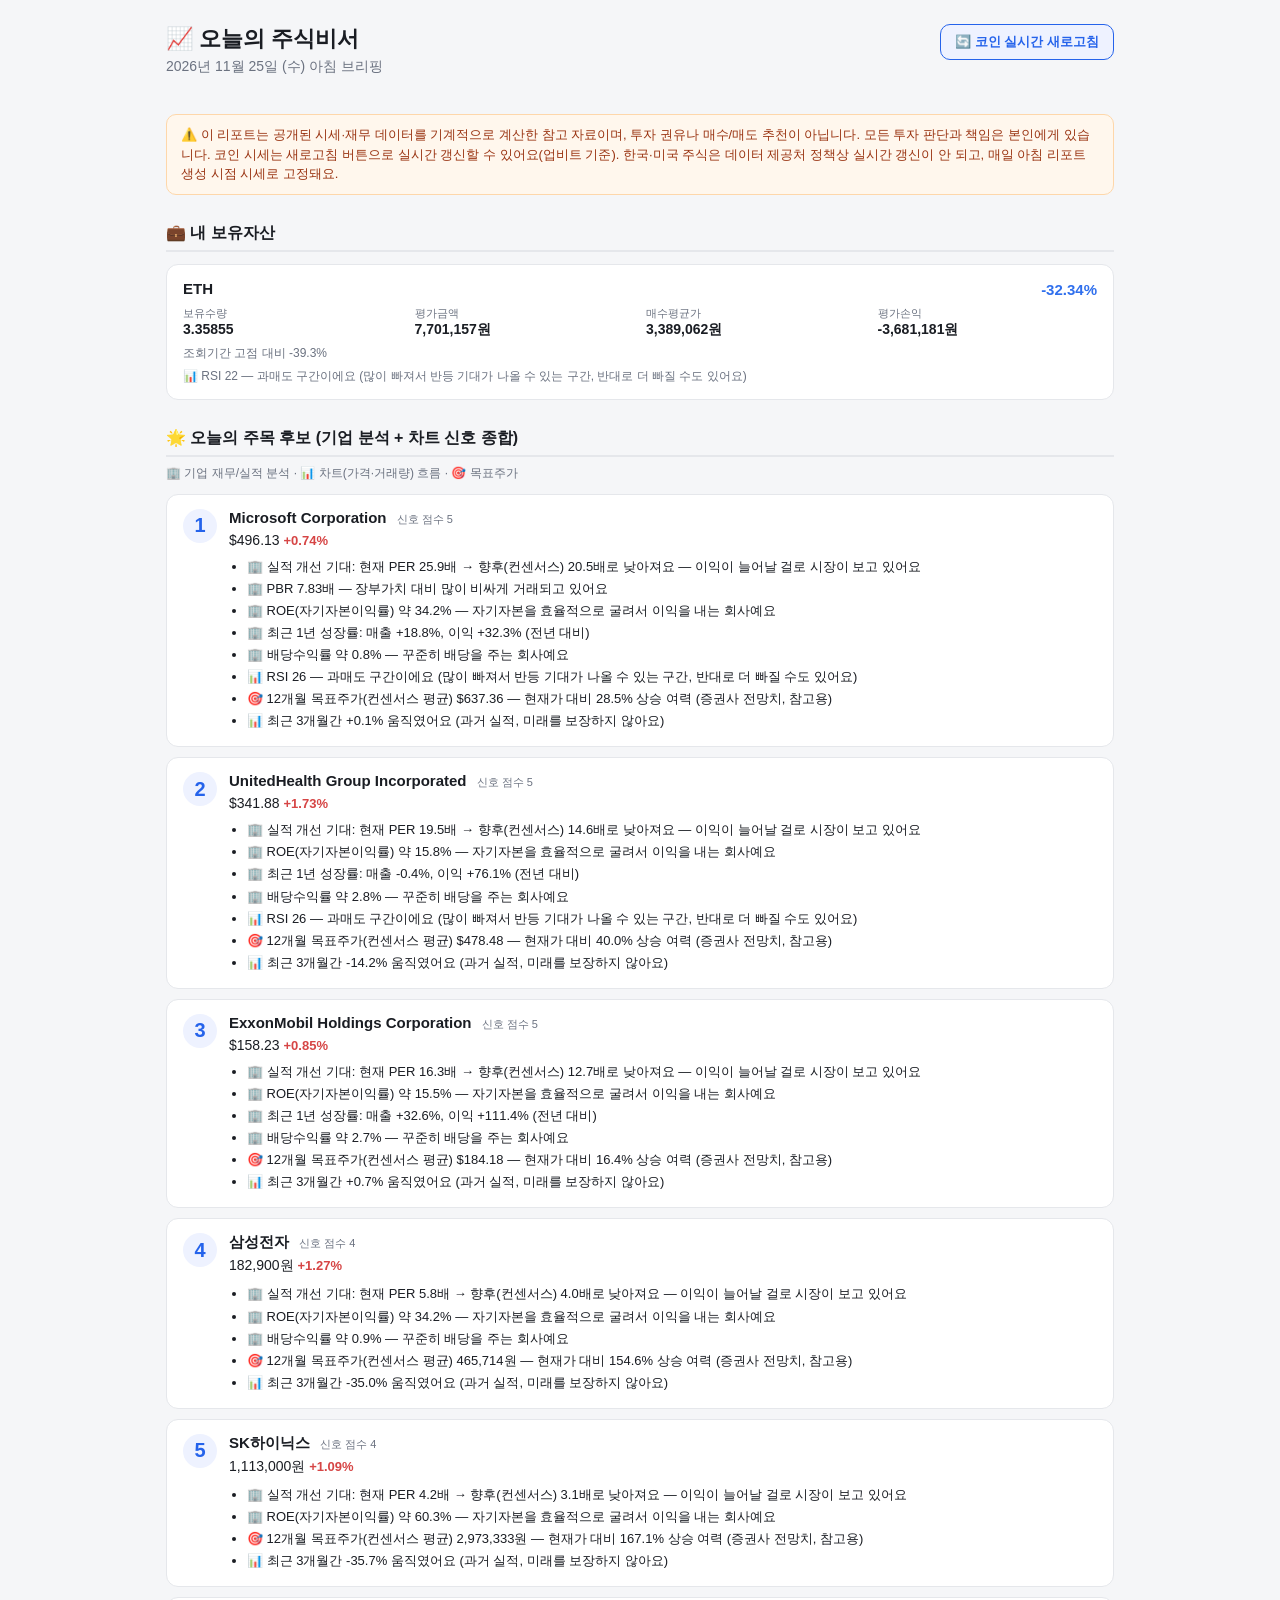
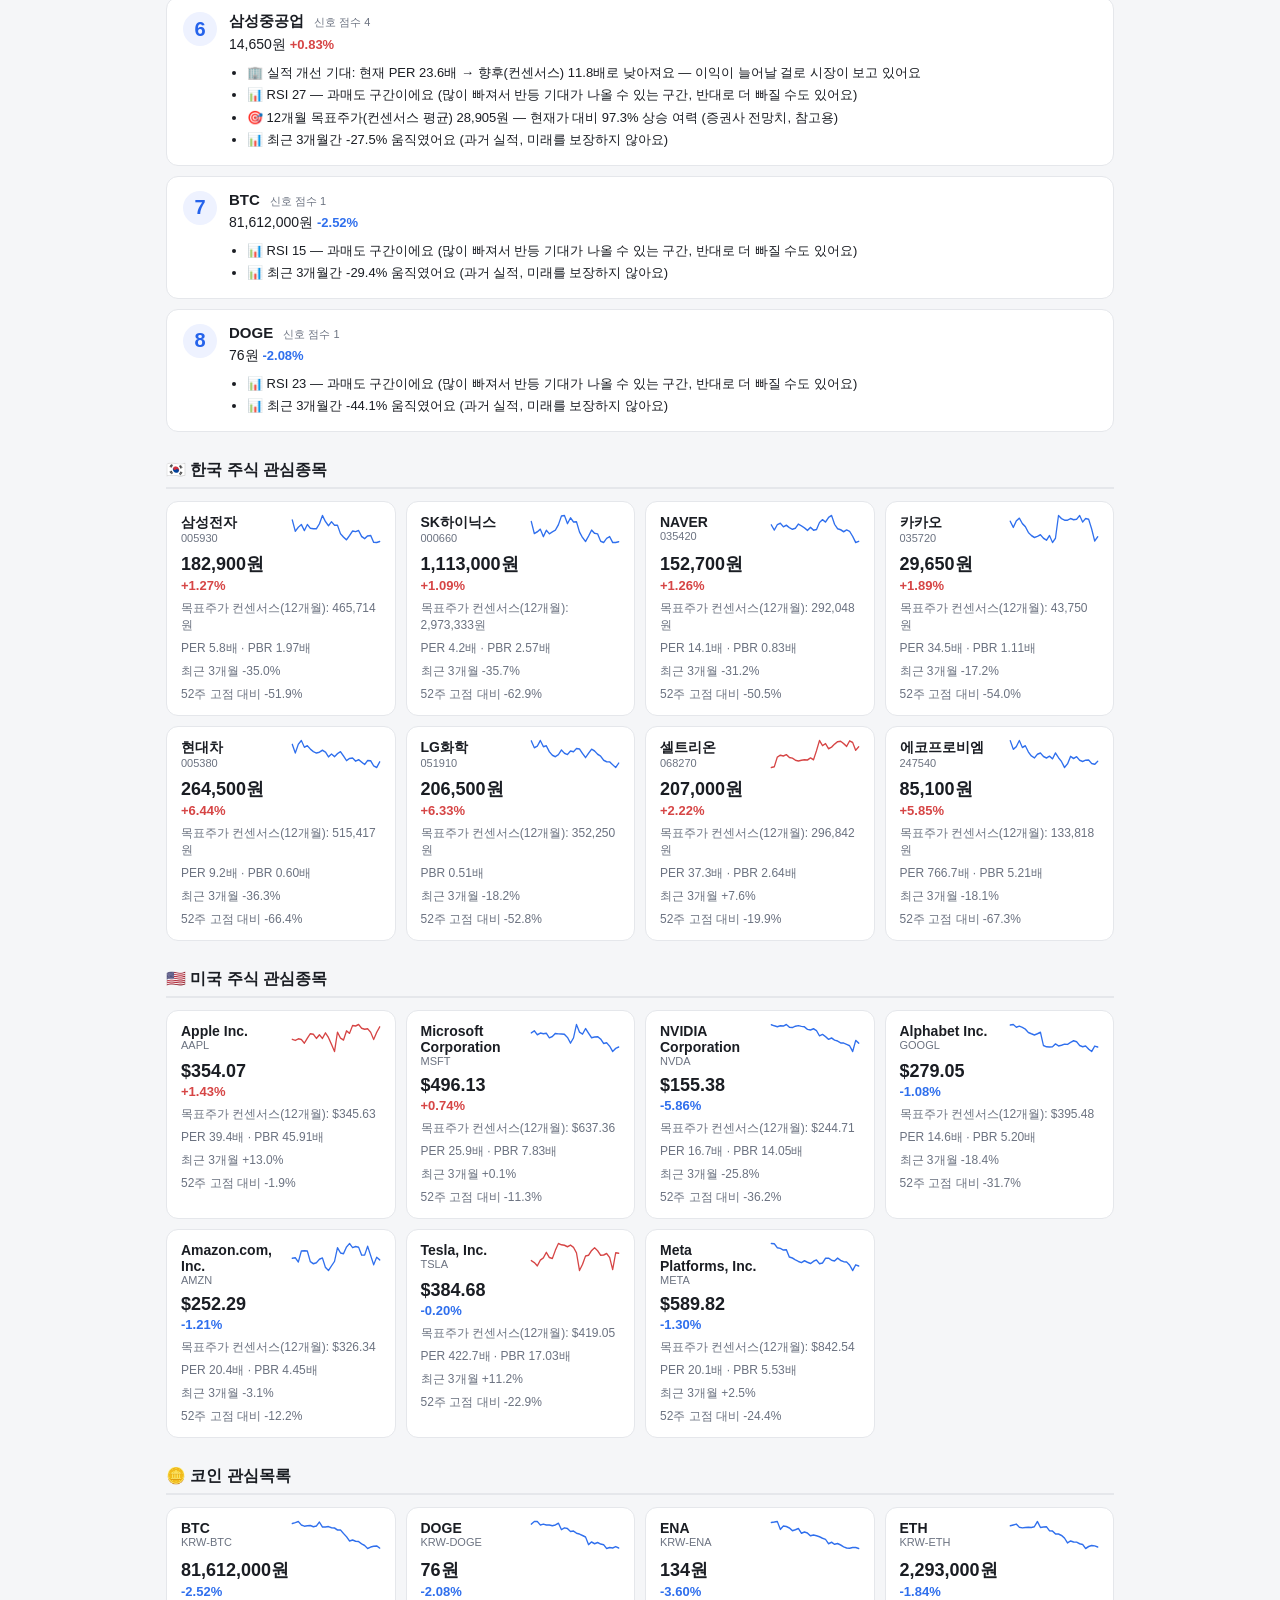
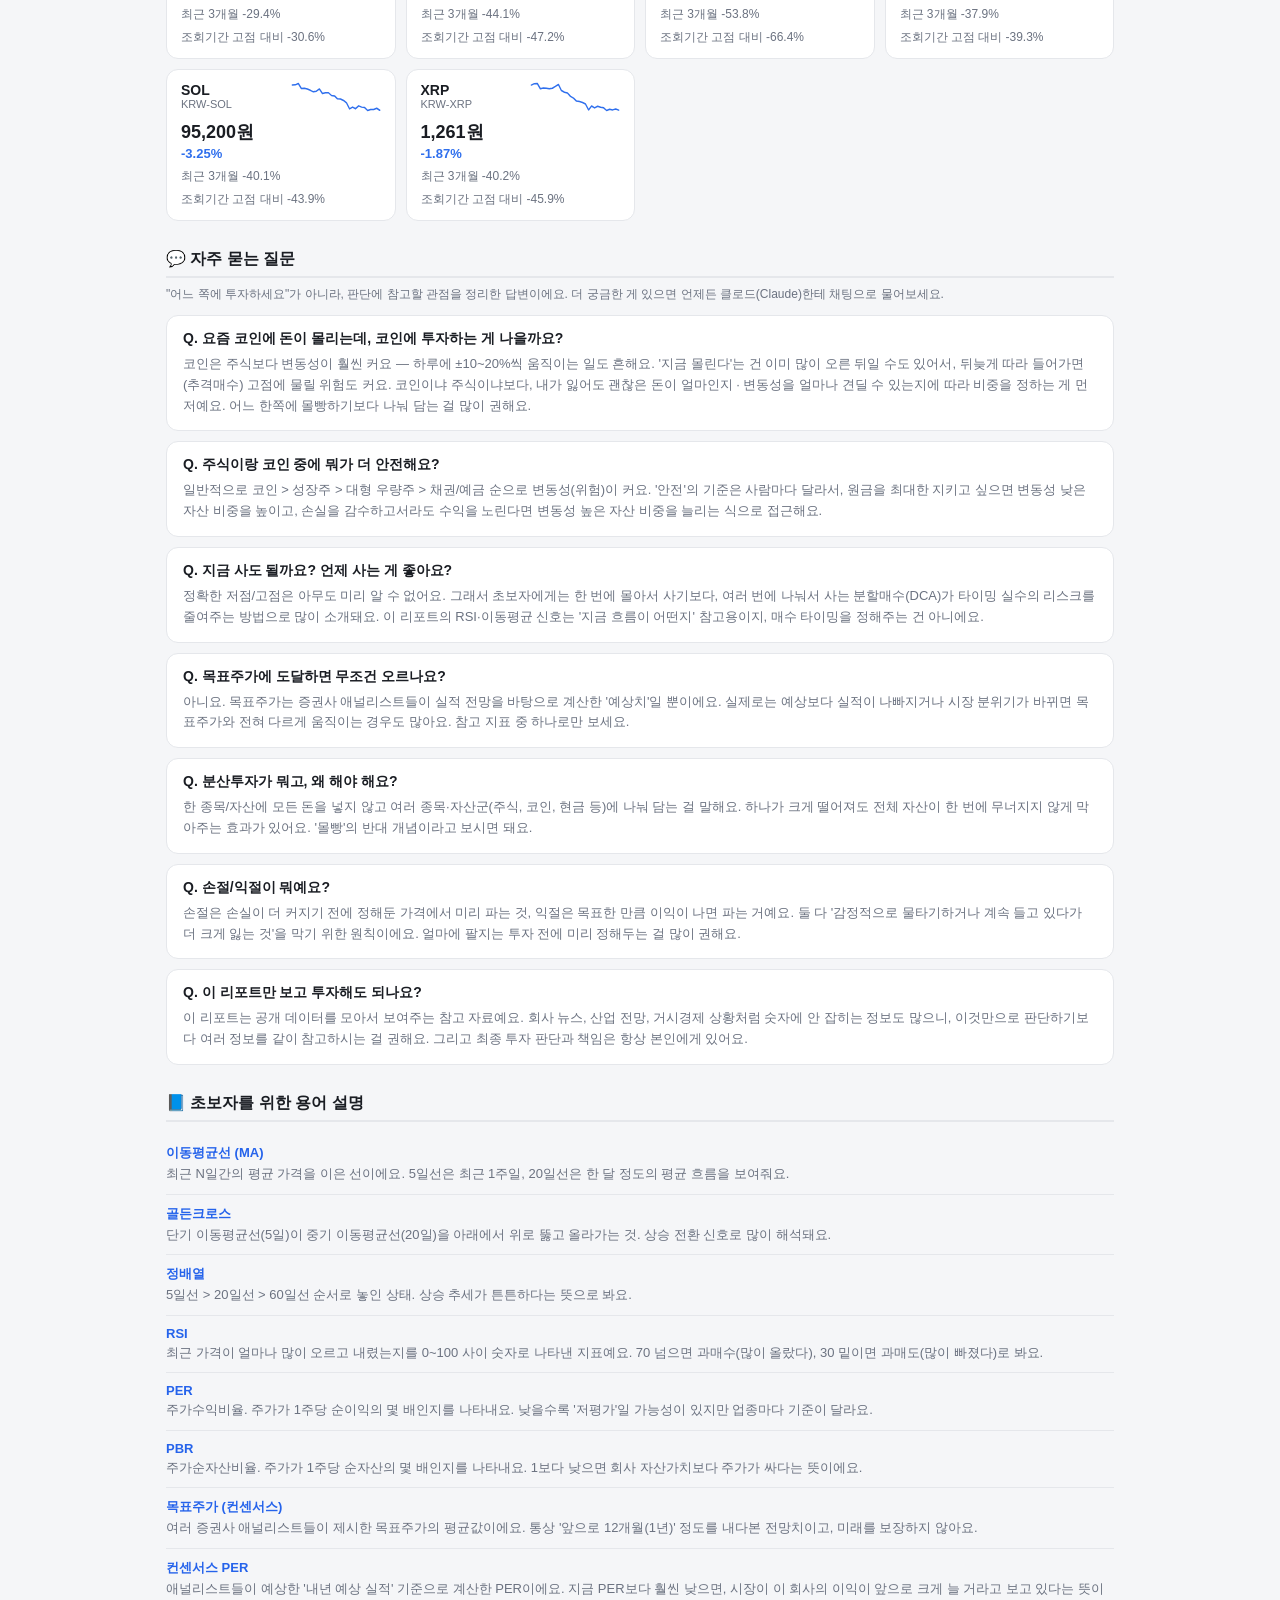
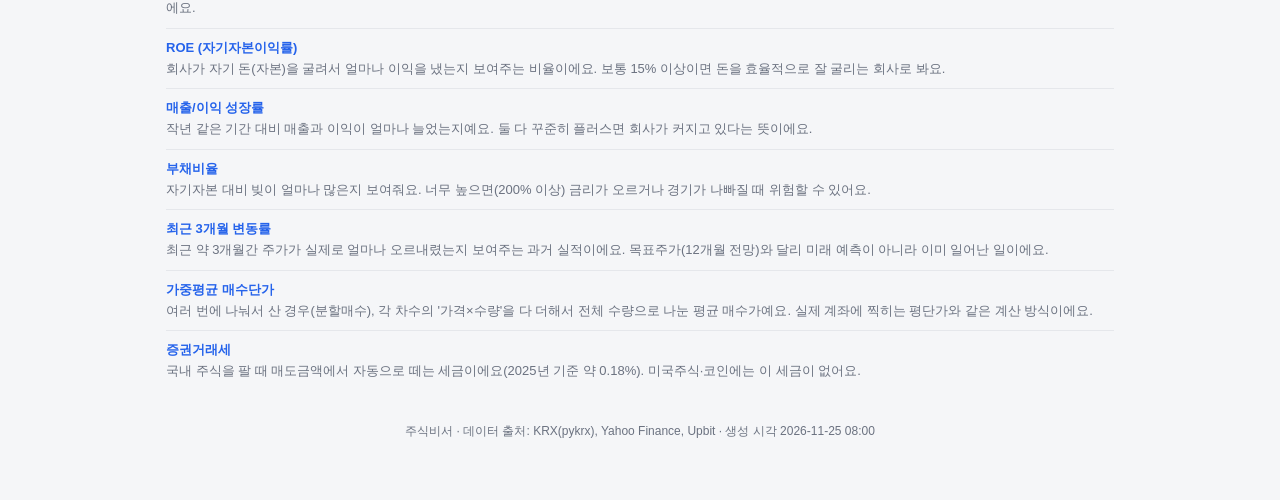
==== commit 294e00d3: "자동 리포트 갱신 2026-11-25 08:00" ====
--- a/docs/index.html
+++ b/docs/index.html
@@ -3,7 +3,7 @@
 <head>
 <meta charset="utf-8">
 <meta name="viewport" content="width=device-width, initial-scale=1">
-<title>오늘의 주식비서 - 2026년 11월 24일 (화)</title>
+<title>오늘의 주식비서 - 2026년 11월 25일 (수)</title>
 <style>
 :root {
     --bg: #f5f6f8; --card-bg: #ffffff; --text: #1a1d23; --sub-text: #6b7280;
@@ -82,7 +82,7 @@
 <div class="header-row">
     <div>
         <h1>📈 오늘의 주식비서</h1>
-        <div class="date">2026년 11월 24일 (화) 아침 브리핑</div>
+        <div class="date">2026년 11월 25일 (수) 아침 브리핑</div>
     </div>
     <button id="refresh-btn" class="refresh-btn" onclick="refreshCoinPrices()">🔄 코인 실시간 새로고침</button>
 </div>
@@ -93,18 +93,18 @@
 <h2 class="section">💼 내 보유자산</h2><div class="hold-card" data-live-market="KRW-ETH" data-qty="3.35855073" data-avg-price="3389062.45627493">
         <div class="hold-top">
             <div class="name">ETH</div>
-            <div class="chg down" data-field="pnl-pct">-30.98%</div>
+            <div class="chg down" data-field="pnl-pct">-32.34%</div>
         </div>
         <div class="hold-grid">
             <div><span class="hold-label">보유수량</span>3.35855</div>
-            <div><span class="hold-label">평가금액</span><span data-field="eval">7,855,650</span>원</div>
+            <div><span class="hold-label">평가금액</span><span data-field="eval">7,701,157</span>원</div>
             <div><span class="hold-label">매수평균가</span>3,389,062원</div>
-            <div><span class="hold-label">평가손익</span><span data-field="pnl">-3,526,688</span>원</div>
+            <div><span class="hold-label">평가손익</span><span data-field="pnl">-3,681,181</span>원</div>
         </div>
         
         
-        <div class="meta">조회기간 고점 대비 -38.1%</div>
-        <div class="meta">📊 RSI 20 — 과매도 구간이에요 (많이 빠져서 반등 기대가 나올 수 있는 구간, 반대로 더 빠질 수도 있어요)</div>
+        <div class="meta">조회기간 고점 대비 -39.3%</div>
+        <div class="meta">📊 RSI 22 — 과매도 구간이에요 (많이 빠져서 반등 기대가 나올 수 있는 구간, 반대로 더 빠질 수도 있어요)</div>
     </div>
 
 <h2 class="section">🌟 오늘의 주목 후보 (기업 분석 + 차트 신호 종합)</h2>
@@ -112,74 +112,74 @@
 <div class="cand-card">
         <div class="cand-rank">1</div>
         <div class="cand-body">
-            <div class="cand-name">ExxonMobil Holdings Corporation <span class="cand-score">신호 점수 6</span></div>
-            <div class="cand-price">$156.90
-                <span class="chg down">-1.93%</span>
-            </div>
-            <ul class="signals"><li>🏢 실적 개선 기대: 현재 PER 16.1배 → 향후(컨센서스) 12.6배로 낮아져요 — 이익이 늘어날 걸로 시장이 보고 있어요</li><li>🏢 ROE(자기자본이익률) 약 15.5% — 자기자본을 효율적으로 굴려서 이익을 내는 회사예요</li><li>🏢 최근 1년 성장률: 매출 +32.6%, 이익 +111.4% (전년 대비)</li><li>🏢 배당수익률 약 2.7% — 꾸준히 배당을 주는 회사예요</li><li>📊 RSI 23 — 과매도 구간이에요 (많이 빠져서 반등 기대가 나올 수 있는 구간, 반대로 더 빠질 수도 있어요)</li><li>🎯 12개월 목표주가(컨센서스 평균) $184.18 — 현재가 대비 17.4% 상승 여력 (증권사 전망치, 참고용)</li><li>📊 최근 3개월간 -1.7% 움직였어요 (과거 실적, 미래를 보장하지 않아요)</li></ul>
+            <div class="cand-name">Microsoft Corporation <span class="cand-score">신호 점수 5</span></div>
+            <div class="cand-price">$496.13
+                <span class="chg up">+0.74%</span>
+            </div>
+            <ul class="signals"><li>🏢 실적 개선 기대: 현재 PER 25.9배 → 향후(컨센서스) 20.5배로 낮아져요 — 이익이 늘어날 걸로 시장이 보고 있어요</li><li>🏢 PBR 7.83배 — 장부가치 대비 많이 비싸게 거래되고 있어요</li><li>🏢 ROE(자기자본이익률) 약 34.2% — 자기자본을 효율적으로 굴려서 이익을 내는 회사예요</li><li>🏢 최근 1년 성장률: 매출 +18.8%, 이익 +32.3% (전년 대비)</li><li>🏢 배당수익률 약 0.8% — 꾸준히 배당을 주는 회사예요</li><li>📊 RSI 26 — 과매도 구간이에요 (많이 빠져서 반등 기대가 나올 수 있는 구간, 반대로 더 빠질 수도 있어요)</li><li>🎯 12개월 목표주가(컨센서스 평균) $637.36 — 현재가 대비 28.5% 상승 여력 (증권사 전망치, 참고용)</li><li>📊 최근 3개월간 +0.1% 움직였어요 (과거 실적, 미래를 보장하지 않아요)</li></ul>
         </div>
     </div><div class="cand-card">
         <div class="cand-rank">2</div>
         <div class="cand-body">
-            <div class="cand-name">NVIDIA Corporation <span class="cand-score">신호 점수 5</span></div>
-            <div class="cand-price">$165.05
-                <span class="chg up">+31.48%</span>
-            </div>
-            <ul class="signals"><li>🏢 실적 개선 기대: 현재 PER 17.7배 → 향후(컨센서스) 9.9배로 낮아져요 — 이익이 늘어날 걸로 시장이 보고 있어요</li><li>🏢 PBR 14.92배 — 장부가치 대비 많이 비싸게 거래되고 있어요</li><li>🏢 ROE(자기자본이익률) 약 117.4% — 자기자본을 효율적으로 굴려서 이익을 내는 회사예요</li><li>🏢 최근 1년 성장률: 매출 +103.2%, 이익 +107.7% (전년 대비)</li><li>🏢 배당수익률 약 0.8% — 꾸준히 배당을 주는 회사예요</li><li>📊 최근 거래량이 평소보다 2배 이상 늘었어요 — 관심이 몰리고 있다는 신호예요</li><li>🎯 12개월 목표주가(컨센서스 평균) $244.18 — 현재가 대비 47.9% 상승 여력 (증권사 전망치, 참고용)</li><li>📊 최근 3개월간 -22.4% 움직였어요 (과거 실적, 미래를 보장하지 않아요)</li></ul>
+            <div class="cand-name">UnitedHealth Group Incorporated <span class="cand-score">신호 점수 5</span></div>
+            <div class="cand-price">$341.88
+                <span class="chg up">+1.73%</span>
+            </div>
+            <ul class="signals"><li>🏢 실적 개선 기대: 현재 PER 19.5배 → 향후(컨센서스) 14.6배로 낮아져요 — 이익이 늘어날 걸로 시장이 보고 있어요</li><li>🏢 ROE(자기자본이익률) 약 15.8% — 자기자본을 효율적으로 굴려서 이익을 내는 회사예요</li><li>🏢 최근 1년 성장률: 매출 -0.4%, 이익 +76.1% (전년 대비)</li><li>🏢 배당수익률 약 2.8% — 꾸준히 배당을 주는 회사예요</li><li>📊 RSI 26 — 과매도 구간이에요 (많이 빠져서 반등 기대가 나올 수 있는 구간, 반대로 더 빠질 수도 있어요)</li><li>🎯 12개월 목표주가(컨센서스 평균) $478.48 — 현재가 대비 40.0% 상승 여력 (증권사 전망치, 참고용)</li><li>📊 최근 3개월간 -14.2% 움직였어요 (과거 실적, 미래를 보장하지 않아요)</li></ul>
         </div>
     </div><div class="cand-card">
         <div class="cand-rank">3</div>
         <div class="cand-body">
-            <div class="cand-name">UnitedHealth Group Incorporated <span class="cand-score">신호 점수 5</span></div>
-            <div class="cand-price">$336.08
-                <span class="chg down">-1.11%</span>
-            </div>
-            <ul class="signals"><li>🏢 실적 개선 기대: 현재 PER 19.2배 → 향후(컨센서스) 14.3배로 낮아져요 — 이익이 늘어날 걸로 시장이 보고 있어요</li><li>🏢 ROE(자기자본이익률) 약 15.8% — 자기자본을 효율적으로 굴려서 이익을 내는 회사예요</li><li>🏢 최근 1년 성장률: 매출 -0.4%, 이익 +76.1% (전년 대비)</li><li>🏢 배당수익률 약 2.7% — 꾸준히 배당을 주는 회사예요</li><li>📊 RSI 25 — 과매도 구간이에요 (많이 빠져서 반등 기대가 나올 수 있는 구간, 반대로 더 빠질 수도 있어요)</li><li>🎯 12개월 목표주가(컨센서스 평균) $478.48 — 현재가 대비 42.4% 상승 여력 (증권사 전망치, 참고용)</li><li>📊 최근 3개월간 -14.7% 움직였어요 (과거 실적, 미래를 보장하지 않아요)</li></ul>
+            <div class="cand-name">ExxonMobil Holdings Corporation <span class="cand-score">신호 점수 5</span></div>
+            <div class="cand-price">$158.23
+                <span class="chg up">+0.85%</span>
+            </div>
+            <ul class="signals"><li>🏢 실적 개선 기대: 현재 PER 16.3배 → 향후(컨센서스) 12.7배로 낮아져요 — 이익이 늘어날 걸로 시장이 보고 있어요</li><li>🏢 ROE(자기자본이익률) 약 15.5% — 자기자본을 효율적으로 굴려서 이익을 내는 회사예요</li><li>🏢 최근 1년 성장률: 매출 +32.6%, 이익 +111.4% (전년 대비)</li><li>🏢 배당수익률 약 2.7% — 꾸준히 배당을 주는 회사예요</li><li>🎯 12개월 목표주가(컨센서스 평균) $184.18 — 현재가 대비 16.4% 상승 여력 (증권사 전망치, 참고용)</li><li>📊 최근 3개월간 +0.7% 움직였어요 (과거 실적, 미래를 보장하지 않아요)</li></ul>
         </div>
     </div><div class="cand-card">
         <div class="cand-rank">4</div>
         <div class="cand-body">
             <div class="cand-name">삼성전자 <span class="cand-score">신호 점수 4</span></div>
-            <div class="cand-price">180,600원
-                <span class="chg down">-0.17%</span>
-            </div>
-            <ul class="signals"><li>🏢 실적 개선 기대: 현재 PER 5.7배 → 향후(컨센서스) 4.0배로 낮아져요 — 이익이 늘어날 걸로 시장이 보고 있어요</li><li>🏢 ROE(자기자본이익률) 약 34.2% — 자기자본을 효율적으로 굴려서 이익을 내는 회사예요</li><li>🏢 배당수익률 약 0.9% — 꾸준히 배당을 주는 회사예요</li><li>🎯 12개월 목표주가(컨센서스 평균) 465,714원 — 현재가 대비 157.9% 상승 여력 (증권사 전망치, 참고용)</li><li>📊 최근 3개월간 -33.4% 움직였어요 (과거 실적, 미래를 보장하지 않아요)</li></ul>
+            <div class="cand-price">182,900원
+                <span class="chg up">+1.27%</span>
+            </div>
+            <ul class="signals"><li>🏢 실적 개선 기대: 현재 PER 5.8배 → 향후(컨센서스) 4.0배로 낮아져요 — 이익이 늘어날 걸로 시장이 보고 있어요</li><li>🏢 ROE(자기자본이익률) 약 34.2% — 자기자본을 효율적으로 굴려서 이익을 내는 회사예요</li><li>🏢 배당수익률 약 0.9% — 꾸준히 배당을 주는 회사예요</li><li>🎯 12개월 목표주가(컨센서스 평균) 465,714원 — 현재가 대비 154.6% 상승 여력 (증권사 전망치, 참고용)</li><li>📊 최근 3개월간 -35.0% 움직였어요 (과거 실적, 미래를 보장하지 않아요)</li></ul>
         </div>
     </div><div class="cand-card">
         <div class="cand-rank">5</div>
         <div class="cand-body">
             <div class="cand-name">SK하이닉스 <span class="cand-score">신호 점수 4</span></div>
-            <div class="cand-price">1,101,000원
-                <span class="chg up">+0.09%</span>
-            </div>
-            <ul class="signals"><li>🏢 실적 개선 기대: 현재 PER 4.2배 → 향후(컨센서스) 3.1배로 낮아져요 — 이익이 늘어날 걸로 시장이 보고 있어요</li><li>🏢 ROE(자기자본이익률) 약 60.3% — 자기자본을 효율적으로 굴려서 이익을 내는 회사예요</li><li>🎯 12개월 목표주가(컨센서스 평균) 2,973,333원 — 현재가 대비 170.1% 상승 여력 (증권사 전망치, 참고용)</li><li>📊 최근 3개월간 -34.9% 움직였어요 (과거 실적, 미래를 보장하지 않아요)</li></ul>
+            <div class="cand-price">1,113,000원
+                <span class="chg up">+1.09%</span>
+            </div>
+            <ul class="signals"><li>🏢 실적 개선 기대: 현재 PER 4.2배 → 향후(컨센서스) 3.1배로 낮아져요 — 이익이 늘어날 걸로 시장이 보고 있어요</li><li>🏢 ROE(자기자본이익률) 약 60.3% — 자기자본을 효율적으로 굴려서 이익을 내는 회사예요</li><li>🎯 12개월 목표주가(컨센서스 평균) 2,973,333원 — 현재가 대비 167.1% 상승 여력 (증권사 전망치, 참고용)</li><li>📊 최근 3개월간 -35.7% 움직였어요 (과거 실적, 미래를 보장하지 않아요)</li></ul>
         </div>
     </div><div class="cand-card">
         <div class="cand-rank">6</div>
         <div class="cand-body">
-            <div class="cand-name">카카오 <span class="cand-score">신호 점수 4</span></div>
-            <div class="cand-price">29,100원
-                <span class="chg down">-5.06%</span>
-            </div>
-            <ul class="signals"><li>🏢 실적 개선 기대: 현재 PER 33.8배 → 향후(컨센서스) 25.0배로 낮아져요 — 이익이 늘어날 걸로 시장이 보고 있어요</li><li>📊 5일 이동평균선이 20일선 위에 있어요 — 최근 흐름이 상승 쪽이에요</li><li>🎯 12개월 목표주가(컨센서스 평균) 43,750원 — 현재가 대비 50.3% 상승 여력 (증권사 전망치, 참고용)</li><li>📊 최근 3개월간 -24.8% 움직였어요 (과거 실적, 미래를 보장하지 않아요)</li></ul>
+            <div class="cand-name">삼성중공업 <span class="cand-score">신호 점수 4</span></div>
+            <div class="cand-price">14,650원
+                <span class="chg up">+0.83%</span>
+            </div>
+            <ul class="signals"><li>🏢 실적 개선 기대: 현재 PER 23.6배 → 향후(컨센서스) 11.8배로 낮아져요 — 이익이 늘어날 걸로 시장이 보고 있어요</li><li>📊 RSI 27 — 과매도 구간이에요 (많이 빠져서 반등 기대가 나올 수 있는 구간, 반대로 더 빠질 수도 있어요)</li><li>🎯 12개월 목표주가(컨센서스 평균) 28,905원 — 현재가 대비 97.3% 상승 여력 (증권사 전망치, 참고용)</li><li>📊 최근 3개월간 -27.5% 움직였어요 (과거 실적, 미래를 보장하지 않아요)</li></ul>
         </div>
     </div><div class="cand-card">
         <div class="cand-rank">7</div>
         <div class="cand-body">
             <div class="cand-name">BTC <span class="cand-score">신호 점수 1</span></div>
-            <div class="cand-price">83,690,000원
-                <span class="chg up">+0.16%</span>
-            </div>
-            <ul class="signals"><li>📊 RSI 14 — 과매도 구간이에요 (많이 빠져서 반등 기대가 나올 수 있는 구간, 반대로 더 빠질 수도 있어요)</li><li>📊 최근 3개월간 -28.5% 움직였어요 (과거 실적, 미래를 보장하지 않아요)</li></ul>
+            <div class="cand-price">81,612,000원
+                <span class="chg down">-2.52%</span>
+            </div>
+            <ul class="signals"><li>📊 RSI 15 — 과매도 구간이에요 (많이 빠져서 반등 기대가 나올 수 있는 구간, 반대로 더 빠질 수도 있어요)</li><li>📊 최근 3개월간 -29.4% 움직였어요 (과거 실적, 미래를 보장하지 않아요)</li></ul>
         </div>
     </div><div class="cand-card">
         <div class="cand-rank">8</div>
         <div class="cand-body">
             <div class="cand-name">DOGE <span class="cand-score">신호 점수 1</span></div>
-            <div class="cand-price">77원
-                <span class="chg up">+1.59%</span>
-            </div>
-            <ul class="signals"><li>📊 RSI 21 — 과매도 구간이에요 (많이 빠져서 반등 기대가 나올 수 있는 구간, 반대로 더 빠질 수도 있어요)</li><li>📊 최근 3개월간 -42.8% 움직였어요 (과거 실적, 미래를 보장하지 않아요)</li></ul>
+            <div class="cand-price">76원
+                <span class="chg down">-2.08%</span>
+            </div>
+            <ul class="signals"><li>📊 RSI 23 — 과매도 구간이에요 (많이 빠져서 반등 기대가 나올 수 있는 구간, 반대로 더 빠질 수도 있어요)</li><li>📊 최근 3개월간 -44.1% 움직였어요 (과거 실적, 미래를 보장하지 않아요)</li></ul>
         </div>
     </div>
 
@@ -190,88 +190,88 @@
                 <div class="name">삼성전자</div>
                 <div class="sub">005930</div>
             </div>
-            <svg viewBox="0 0 140 40" class="spark" preserveAspectRatio="none"><polyline points="2.0,8.1 6.7,7.9 11.4,23.0 16.1,17.7 20.8,14.0 25.4,22.1 30.1,14.0 34.8,19.0 39.5,19.6 44.2,19.6 48.9,13.2 53.6,2.0 58.3,10.1 63.0,15.7 67.7,10.4 72.3,14.9 77.0,15.1 81.7,26.3 86.4,30.8 91.1,34.4 95.8,28.7 100.5,22.7 105.2,23.5 109.9,22.1 114.6,30.0 119.2,32.9 123.9,29.2 128.6,28.6 133.3,37.8 138.0,38.0" fill="none" stroke="var(--down)" stroke-width="2" stroke-linecap="round" stroke-linejoin="round"/></svg>
-        </div>
-        <div class="price" data-field="price">180,600원</div>
-        <div class="chg down" data-field="chg">-0.17%</div>
-        <div class="meta">목표주가 컨센서스(12개월): 465,714원</div><div class="meta">PER 5.7배 · PBR 1.94배</div><div class="meta">최근 3개월 -33.4%</div><div class="meta">52주 고점 대비 -52.5%</div>
+            <svg viewBox="0 0 140 40" class="spark" preserveAspectRatio="none"><polyline points="2.0,7.9 6.7,23.0 11.4,17.7 16.1,14.0 20.8,22.1 25.4,14.0 30.1,19.0 34.8,19.6 39.5,19.6 44.2,13.2 48.9,2.0 53.6,10.1 58.3,15.7 63.0,10.4 67.7,14.9 72.3,15.1 77.0,26.3 81.7,30.8 86.4,34.4 91.1,28.7 95.8,22.7 100.5,23.5 105.2,22.1 109.9,30.0 114.6,32.9 119.2,29.2 123.9,28.6 128.6,37.8 133.3,38.0 138.0,36.7" fill="none" stroke="var(--down)" stroke-width="2" stroke-linecap="round" stroke-linejoin="round"/></svg>
+        </div>
+        <div class="price" data-field="price">182,900원</div>
+        <div class="chg up" data-field="chg">+1.27%</div>
+        <div class="meta">목표주가 컨센서스(12개월): 465,714원</div><div class="meta">PER 5.8배 · PBR 1.97배</div><div class="meta">최근 3개월 -35.0%</div><div class="meta">52주 고점 대비 -51.9%</div>
     </div><div class="card">
         <div class="card-top">
             <div>
                 <div class="name">SK하이닉스</div>
                 <div class="sub">000660</div>
             </div>
-            <svg viewBox="0 0 140 40" class="spark" preserveAspectRatio="none"><polyline points="2.0,7.2 6.7,9.9 11.4,26.1 16.1,23.7 20.8,20.3 25.4,30.2 30.1,21.7 34.8,26.4 39.5,23.9 44.2,21.6 48.9,14.3 53.6,2.7 58.3,2.0 63.0,12.8 67.7,5.1 72.3,10.8 77.0,10.3 81.7,24.0 86.4,31.4 91.1,36.7 95.8,29.5 100.5,21.5 105.2,25.8 109.9,26.5 114.6,36.4 119.2,38.0 123.9,32.5 128.6,30.2 133.3,38.0 138.0,37.9" fill="none" stroke="var(--down)" stroke-width="2" stroke-linecap="round" stroke-linejoin="round"/></svg>
-        </div>
-        <div class="price" data-field="price">1,101,000원</div>
-        <div class="chg up" data-field="chg">+0.09%</div>
-        <div class="meta">목표주가 컨센서스(12개월): 2,973,333원</div><div class="meta">PER 4.2배 · PBR 2.54배</div><div class="meta">최근 3개월 -34.9%</div><div class="meta">52주 고점 대비 -63.3%</div>
+            <svg viewBox="0 0 140 40" class="spark" preserveAspectRatio="none"><polyline points="2.0,9.9 6.7,26.1 11.4,23.7 16.1,20.3 20.8,30.2 25.4,21.7 30.1,26.4 34.8,23.9 39.5,21.6 44.2,14.3 48.9,2.7 53.6,2.0 58.3,12.8 63.0,5.1 67.7,10.8 72.3,10.3 77.0,24.0 81.7,31.4 86.4,36.7 91.1,29.5 95.8,21.5 100.5,25.8 105.2,26.5 109.9,36.4 114.6,38.0 119.2,32.5 123.9,30.2 128.6,38.0 133.3,37.9 138.0,36.9" fill="none" stroke="var(--down)" stroke-width="2" stroke-linecap="round" stroke-linejoin="round"/></svg>
+        </div>
+        <div class="price" data-field="price">1,113,000원</div>
+        <div class="chg up" data-field="chg">+1.09%</div>
+        <div class="meta">목표주가 컨센서스(12개월): 2,973,333원</div><div class="meta">PER 4.2배 · PBR 2.57배</div><div class="meta">최근 3개월 -35.7%</div><div class="meta">52주 고점 대비 -62.9%</div>
     </div><div class="card">
         <div class="card-top">
             <div>
                 <div class="name">NAVER</div>
                 <div class="sub">035420</div>
             </div>
-            <svg viewBox="0 0 140 40" class="spark" preserveAspectRatio="none"><polyline points="2.0,17.0 6.7,14.5 11.4,21.4 16.1,14.2 20.8,12.4 25.4,17.1 30.1,15.0 34.8,18.1 39.5,20.4 44.2,19.0 48.9,13.4 53.6,15.8 58.3,18.4 63.0,21.9 67.7,17.8 72.3,21.6 77.0,20.8 81.7,11.3 86.4,7.6 91.1,10.7 95.8,4.6 100.5,2.0 105.2,13.8 109.9,19.6 114.6,21.0 119.2,23.7 123.9,21.2 128.6,23.2 133.3,29.9 138.0,38.0" fill="none" stroke="var(--down)" stroke-width="2" stroke-linecap="round" stroke-linejoin="round"/></svg>
-        </div>
-        <div class="price" data-field="price">150,800원</div>
-        <div class="chg down" data-field="chg">-6.22%</div>
-        <div class="meta">목표주가 컨센서스(12개월): 292,048원</div><div class="meta">PER 13.9배 · PBR 0.82배</div><div class="meta">최근 3개월 -31.3%</div><div class="meta">52주 고점 대비 -51.1%</div>
+            <svg viewBox="0 0 140 40" class="spark" preserveAspectRatio="none"><polyline points="2.0,14.5 6.7,21.4 11.4,14.2 16.1,12.4 20.8,17.1 25.4,15.0 30.1,18.1 34.8,20.4 39.5,19.0 44.2,13.4 48.9,15.8 53.6,18.4 58.3,21.9 63.0,17.8 67.7,21.6 72.3,20.8 77.0,11.3 81.7,7.6 86.4,10.7 91.1,4.6 95.8,2.0 100.5,13.8 105.2,19.6 109.9,21.0 114.6,23.7 119.2,21.2 123.9,23.2 128.6,29.9 133.3,38.0 138.0,36.5" fill="none" stroke="var(--down)" stroke-width="2" stroke-linecap="round" stroke-linejoin="round"/></svg>
+        </div>
+        <div class="price" data-field="price">152,700원</div>
+        <div class="chg up" data-field="chg">+1.26%</div>
+        <div class="meta">목표주가 컨센서스(12개월): 292,048원</div><div class="meta">PER 14.1배 · PBR 0.83배</div><div class="meta">최근 3개월 -31.2%</div><div class="meta">52주 고점 대비 -50.5%</div>
     </div><div class="card">
         <div class="card-top">
             <div>
                 <div class="name">카카오</div>
                 <div class="sub">035720</div>
             </div>
-            <svg viewBox="0 0 140 40" class="spark" preserveAspectRatio="none"><polyline points="2.0,13.3 6.7,9.7 11.4,17.9 16.1,9.2 20.8,5.6 25.4,12.8 30.1,16.9 34.8,24.6 39.5,28.7 44.2,31.3 48.9,29.8 53.6,27.7 58.3,32.3 63.0,34.9 67.7,28.7 72.3,38.0 77.0,32.3 81.7,2.0 86.4,6.1 91.1,8.2 95.8,8.2 100.5,6.1 105.2,7.7 109.9,7.1 114.6,2.0 119.2,10.7 123.9,6.1 128.6,7.1 133.3,20.0 138.0,35.9" fill="none" stroke="var(--down)" stroke-width="2" stroke-linecap="round" stroke-linejoin="round"/></svg>
-        </div>
-        <div class="price" data-field="price">29,100원</div>
-        <div class="chg down" data-field="chg">-5.06%</div>
-        <div class="meta">목표주가 컨센서스(12개월): 43,750원</div><div class="meta">PER 33.8배 · PBR 1.09배</div><div class="meta">최근 3개월 -24.8%</div><div class="meta">52주 고점 대비 -54.9%</div>
+            <svg viewBox="0 0 140 40" class="spark" preserveAspectRatio="none"><polyline points="2.0,9.7 6.7,17.9 11.4,9.2 16.1,5.6 20.8,12.8 25.4,16.9 30.1,24.6 34.8,28.7 39.5,31.3 44.2,29.8 48.9,27.7 53.6,32.3 58.3,34.9 63.0,28.7 67.7,38.0 72.3,32.3 77.0,2.0 81.7,6.1 86.4,8.2 91.1,8.2 95.8,6.1 100.5,7.7 105.2,7.1 109.9,2.0 114.6,10.7 119.2,6.1 123.9,7.1 128.6,20.0 133.3,35.9 138.0,30.3" fill="none" stroke="var(--down)" stroke-width="2" stroke-linecap="round" stroke-linejoin="round"/></svg>
+        </div>
+        <div class="price" data-field="price">29,650원</div>
+        <div class="chg up" data-field="chg">+1.89%</div>
+        <div class="meta">목표주가 컨센서스(12개월): 43,750원</div><div class="meta">PER 34.5배 · PBR 1.11배</div><div class="meta">최근 3개월 -17.2%</div><div class="meta">52주 고점 대비 -54.0%</div>
     </div><div class="card">
         <div class="card-top">
             <div>
                 <div class="name">현대차</div>
                 <div class="sub">005380</div>
             </div>
-            <svg viewBox="0 0 140 40" class="spark" preserveAspectRatio="none"><polyline points="2.0,8.2 6.7,7.2 11.4,18.6 16.1,7.0 20.8,2.0 25.4,11.0 30.1,8.9 34.8,13.4 39.5,16.9 44.2,18.8 48.9,17.6 53.6,15.0 58.3,17.4 63.0,23.8 67.7,20.0 72.3,23.6 77.0,19.5 81.7,16.9 86.4,22.6 91.1,28.8 95.8,25.9 100.5,25.4 105.2,29.5 109.9,27.6 114.6,30.7 119.2,34.0 123.9,28.8 128.6,29.0 133.3,35.9 138.0,38.0" fill="none" stroke="var(--down)" stroke-width="2" stroke-linecap="round" stroke-linejoin="round"/></svg>
-        </div>
-        <div class="price" data-field="price">248,500원</div>
-        <div class="chg down" data-field="chg">-1.78%</div>
-        <div class="meta">목표주가 컨센서스(12개월): 515,417원</div><div class="meta">PER 8.7배 · PBR 0.53배</div><div class="meta">최근 3개월 -40.5%</div><div class="meta">52주 고점 대비 -68.4%</div>
+            <svg viewBox="0 0 140 40" class="spark" preserveAspectRatio="none"><polyline points="2.0,7.2 6.7,18.6 11.4,7.0 16.1,2.0 20.8,11.0 25.4,8.9 30.1,13.4 34.8,16.9 39.5,18.8 44.2,17.6 48.9,15.0 53.6,17.4 58.3,23.8 63.0,20.0 67.7,23.6 72.3,19.5 77.0,16.9 81.7,22.6 86.4,28.8 91.1,25.9 95.8,25.4 100.5,29.5 105.2,27.6 109.9,30.7 114.6,34.0 119.2,28.8 123.9,29.0 128.6,35.9 133.3,38.0 138.0,30.4" fill="none" stroke="var(--down)" stroke-width="2" stroke-linecap="round" stroke-linejoin="round"/></svg>
+        </div>
+        <div class="price" data-field="price">264,500원</div>
+        <div class="chg up" data-field="chg">+6.44%</div>
+        <div class="meta">목표주가 컨센서스(12개월): 515,417원</div><div class="meta">PER 9.2배 · PBR 0.60배</div><div class="meta">최근 3개월 -36.3%</div><div class="meta">52주 고점 대비 -66.4%</div>
     </div><div class="card">
         <div class="card-top">
             <div>
                 <div class="name">LG화학</div>
                 <div class="sub">051910</div>
             </div>
-            <svg viewBox="0 0 140 40" class="spark" preserveAspectRatio="none"><polyline points="2.0,7.2 6.7,2.5 11.4,11.7 16.1,9.4 20.8,2.0 25.4,10.3 30.1,9.1 34.8,17.0 39.5,21.7 44.2,23.6 48.9,20.8 53.6,14.6 58.3,19.1 63.0,20.8 67.7,16.0 72.3,17.0 77.0,12.7 81.7,13.4 86.4,19.3 91.1,24.8 95.8,18.9 100.5,13.6 105.2,16.0 109.9,20.3 114.6,22.9 119.2,28.4 123.9,30.3 128.6,30.5 133.3,34.3 138.0,38.0" fill="none" stroke="var(--down)" stroke-width="2" stroke-linecap="round" stroke-linejoin="round"/></svg>
-        </div>
-        <div class="price" data-field="price">194,200원</div>
-        <div class="chg down" data-field="chg">-3.86%</div>
-        <div class="meta">목표주가 컨센서스(12개월): 352,250원</div><div class="meta">PBR 0.48배</div><div class="meta">최근 3개월 -26.4%</div><div class="meta">52주 고점 대비 -55.6%</div>
+            <svg viewBox="0 0 140 40" class="spark" preserveAspectRatio="none"><polyline points="2.0,2.5 6.7,11.7 11.4,9.4 16.1,2.0 20.8,10.3 25.4,9.1 30.1,17.0 34.8,21.7 39.5,23.6 44.2,20.8 48.9,14.6 53.6,19.1 58.3,20.8 63.0,16.0 67.7,17.0 72.3,12.7 77.0,13.4 81.7,19.3 86.4,24.8 91.1,18.9 95.8,13.6 100.5,16.0 105.2,20.3 109.9,22.9 114.6,28.4 119.2,30.3 123.9,30.5 128.6,34.3 133.3,38.0 138.0,32.2" fill="none" stroke="var(--down)" stroke-width="2" stroke-linecap="round" stroke-linejoin="round"/></svg>
+        </div>
+        <div class="price" data-field="price">206,500원</div>
+        <div class="chg up" data-field="chg">+6.33%</div>
+        <div class="meta">목표주가 컨센서스(12개월): 352,250원</div><div class="meta">PBR 0.51배</div><div class="meta">최근 3개월 -18.2%</div><div class="meta">52주 고점 대비 -52.8%</div>
     </div><div class="card">
         <div class="card-top">
             <div>
                 <div class="name">셀트리온</div>
                 <div class="sub">068270</div>
             </div>
-            <svg viewBox="0 0 140 40" class="spark" preserveAspectRatio="none"><polyline points="2.0,38.0 6.7,35.3 11.4,34.4 16.1,22.5 20.8,20.1 25.4,21.1 30.1,19.5 34.8,22.9 39.5,23.7 44.2,26.3 48.9,27.3 53.6,26.4 58.3,25.7 63.0,26.1 67.7,23.4 72.3,25.8 77.0,14.6 81.7,2.0 86.4,8.3 91.1,5.9 95.8,12.2 100.5,10.2 105.2,6.4 109.9,3.5 114.6,3.0 119.2,5.9 123.9,9.3 128.6,2.5 133.3,4.4 138.0,14.1" fill="none" stroke="var(--up)" stroke-width="2" stroke-linecap="round" stroke-linejoin="round"/></svg>
-        </div>
-        <div class="price" data-field="price">202,500원</div>
-        <div class="chg down" data-field="chg">-4.71%</div>
-        <div class="meta">목표주가 컨센서스(12개월): 296,842원</div><div class="meta">PER 30.8배 · PBR 2.59배</div><div class="meta">최근 3개월 +4.3%</div><div class="meta">52주 고점 대비 -21.7%</div>
+            <svg viewBox="0 0 140 40" class="spark" preserveAspectRatio="none"><polyline points="2.0,38.0 6.7,37.1 11.4,24.1 16.1,21.6 20.8,22.7 25.4,20.9 30.1,24.6 34.8,25.5 39.5,28.2 44.2,29.4 48.9,28.3 53.6,27.6 58.3,28.0 63.0,25.2 67.7,27.7 72.3,15.6 77.0,2.0 81.7,8.8 86.4,6.2 91.1,13.0 95.8,10.9 100.5,6.7 105.2,3.6 109.9,3.0 114.6,6.2 119.2,9.9 123.9,2.5 128.6,4.6 133.3,15.1 138.0,10.4" fill="none" stroke="var(--up)" stroke-width="2" stroke-linecap="round" stroke-linejoin="round"/></svg>
+        </div>
+        <div class="price" data-field="price">207,000원</div>
+        <div class="chg up" data-field="chg">+2.22%</div>
+        <div class="meta">목표주가 컨센서스(12개월): 296,842원</div><div class="meta">PER 37.3배 · PBR 2.64배</div><div class="meta">최근 3개월 +7.6%</div><div class="meta">52주 고점 대비 -19.9%</div>
     </div><div class="card">
         <div class="card-top">
             <div>
                 <div class="name">에코프로비엠</div>
                 <div class="sub">247540</div>
             </div>
-            <svg viewBox="0 0 140 40" class="spark" preserveAspectRatio="none"><polyline points="2.0,4.3 6.7,2.3 11.4,13.7 16.1,10.2 20.8,2.0 25.4,11.3 30.1,9.0 34.8,17.2 39.5,22.6 44.2,25.2 48.9,20.3 53.6,18.6 58.3,23.3 63.0,25.3 67.7,22.9 72.3,26.4 77.0,18.6 81.7,24.9 86.4,30.1 91.1,38.0 95.8,33.1 100.5,23.2 105.2,26.0 109.9,23.6 114.6,28.3 119.2,29.9 123.9,28.2 128.6,28.0 133.3,32.7 138.0,33.8" fill="none" stroke="var(--down)" stroke-width="2" stroke-linecap="round" stroke-linejoin="round"/></svg>
-        </div>
-        <div class="price" data-field="price">80,400원</div>
-        <div class="chg down" data-field="chg">-1.59%</div>
-        <div class="meta">목표주가 컨센서스(12개월): 137,200원</div><div class="meta">PER 724.3배 · PBR 4.92배</div><div class="meta">최근 3개월 -28.4%</div><div class="meta">52주 고점 대비 -69.1%</div>
+            <svg viewBox="0 0 140 40" class="spark" preserveAspectRatio="none"><polyline points="2.0,2.3 6.7,13.7 11.4,10.2 16.1,2.0 20.8,11.3 25.4,9.0 30.1,17.2 34.8,22.6 39.5,25.2 44.2,20.3 48.9,18.6 53.6,23.3 58.3,25.3 63.0,22.9 67.7,26.4 72.3,18.6 77.0,24.9 81.7,30.1 86.4,38.0 91.1,33.1 95.8,23.2 100.5,26.0 105.2,23.6 109.9,28.3 114.6,29.9 119.2,28.2 123.9,28.0 128.6,32.7 133.3,33.8 138.0,29.6" fill="none" stroke="var(--down)" stroke-width="2" stroke-linecap="round" stroke-linejoin="round"/></svg>
+        </div>
+        <div class="price" data-field="price">85,100원</div>
+        <div class="chg up" data-field="chg">+5.85%</div>
+        <div class="meta">목표주가 컨센서스(12개월): 133,818원</div><div class="meta">PER 766.7배 · PBR 5.21배</div><div class="meta">최근 3개월 -18.1%</div><div class="meta">52주 고점 대비 -67.3%</div>
     </div></div>
 
 <h2 class="section">🇺🇸 미국 주식 관심종목</h2>
@@ -281,77 +281,77 @@
                 <div class="name">Apple Inc.</div>
                 <div class="sub">AAPL</div>
             </div>
-            <svg viewBox="0 0 140 40" class="spark" preserveAspectRatio="none"><polyline points="2.0,24.3 6.7,21.8 11.4,23.2 16.1,21.1 20.8,21.9 25.4,26.9 30.1,20.3 34.8,14.2 39.5,14.9 44.2,20.5 48.9,15.8 53.6,20.6 58.3,13.1 63.0,19.4 67.7,28.6 72.3,38.0 77.0,12.3 81.7,20.1 86.4,22.7 91.1,10.5 95.8,13.7 100.5,3.3 105.2,4.0 109.9,2.0 114.6,7.1 119.2,8.4 123.9,7.6 128.6,12.3 133.3,22.0 138.0,12.5" fill="none" stroke="var(--up)" stroke-width="2" stroke-linecap="round" stroke-linejoin="round"/></svg>
-        </div>
-        <div class="price" data-field="price">$349.08</div>
-        <div class="chg up" data-field="chg">+1.90%</div>
-        <div class="meta">목표주가 컨센서스(12개월): $345.63</div><div class="meta">PER 38.9배 · PBR 45.26배</div><div class="meta">최근 3개월 +12.7%</div><div class="meta">52주 고점 대비 -3.3%</div>
+            <svg viewBox="0 0 140 40" class="spark" preserveAspectRatio="none"><polyline points="2.0,21.8 6.7,23.2 11.4,21.1 16.1,21.9 20.8,26.9 25.4,20.3 30.1,14.2 34.8,14.9 39.5,20.5 44.2,15.8 48.9,20.6 53.6,13.1 58.3,19.4 63.0,28.6 67.7,38.0 72.3,12.3 77.0,20.1 81.7,22.7 86.4,10.5 91.1,13.7 95.8,3.3 100.5,4.0 105.2,2.0 109.9,7.1 114.6,8.4 119.2,7.6 123.9,12.3 128.6,22.0 133.3,12.5 138.0,5.2" fill="none" stroke="var(--up)" stroke-width="2" stroke-linecap="round" stroke-linejoin="round"/></svg>
+        </div>
+        <div class="price" data-field="price">$354.07</div>
+        <div class="chg up" data-field="chg">+1.43%</div>
+        <div class="meta">목표주가 컨센서스(12개월): $345.63</div><div class="meta">PER 39.4배 · PBR 45.91배</div><div class="meta">최근 3개월 +13.0%</div><div class="meta">52주 고점 대비 -1.9%</div>
     </div><div class="card">
         <div class="card-top">
             <div>
                 <div class="name">Microsoft Corporation</div>
                 <div class="sub">MSFT</div>
             </div>
-            <svg viewBox="0 0 140 40" class="spark" preserveAspectRatio="none"><polyline points="2.0,8.3 6.7,13.3 11.4,10.4 16.1,15.7 20.8,13.4 25.4,14.2 30.1,13.7 34.8,19.8 39.5,18.0 44.2,13.9 48.9,14.5 53.6,14.7 58.3,15.1 63.0,19.3 67.7,26.9 72.3,19.8 77.0,2.0 81.7,12.2 86.4,14.9 91.1,7.4 95.8,13.6 100.5,19.7 105.2,18.8 109.9,18.3 114.6,21.4 119.2,27.4 123.9,26.3 128.6,30.9 133.3,38.0 138.0,33.9" fill="none" stroke="var(--down)" stroke-width="2" stroke-linecap="round" stroke-linejoin="round"/></svg>
-        </div>
-        <div class="price" data-field="price">$492.50</div>
-        <div class="chg up" data-field="chg">+1.65%</div>
-        <div class="meta">목표주가 컨센서스(12개월): $636.12</div><div class="meta">PER 25.7배 · PBR 7.77배</div><div class="meta">최근 3개월 +0.4%</div><div class="meta">52주 고점 대비 -11.9%</div>
+            <svg viewBox="0 0 140 40" class="spark" preserveAspectRatio="none"><polyline points="2.0,13.3 6.7,10.4 11.4,15.7 16.1,13.4 20.8,14.2 25.4,13.7 30.1,19.8 34.8,18.0 39.5,13.9 44.2,14.5 48.9,14.7 53.6,15.1 58.3,19.3 63.0,26.9 67.7,19.8 72.3,2.0 77.0,12.2 81.7,14.9 86.4,7.4 91.1,13.6 95.8,19.7 100.5,18.8 105.2,18.3 109.9,21.4 114.6,27.4 119.2,26.3 123.9,30.9 128.6,38.0 133.3,33.9 138.0,32.0" fill="none" stroke="var(--down)" stroke-width="2" stroke-linecap="round" stroke-linejoin="round"/></svg>
+        </div>
+        <div class="price" data-field="price">$496.13</div>
+        <div class="chg up" data-field="chg">+0.74%</div>
+        <div class="meta">목표주가 컨센서스(12개월): $637.36</div><div class="meta">PER 25.9배 · PBR 7.83배</div><div class="meta">최근 3개월 +0.1%</div><div class="meta">52주 고점 대비 -11.3%</div>
     </div><div class="card">
         <div class="card-top">
             <div>
                 <div class="name">NVIDIA Corporation</div>
                 <div class="sub">NVDA</div>
             </div>
-            <svg viewBox="0 0 140 40" class="spark" preserveAspectRatio="none"><polyline points="2.0,2.0 6.7,4.5 11.4,5.9 16.1,7.0 20.8,6.0 25.4,6.2 30.1,4.3 34.8,7.7 39.5,8.1 44.2,6.4 48.9,5.7 53.6,6.6 58.3,7.2 63.0,10.3 67.7,11.2 72.3,9.6 77.0,11.9 81.7,18.4 86.4,16.6 91.1,19.4 95.8,22.8 100.5,21.2 105.2,23.8 109.9,25.0 114.6,27.3 119.2,27.5 123.9,29.1 128.6,30.9 133.3,38.0 138.0,24.2" fill="none" stroke="var(--down)" stroke-width="2" stroke-linecap="round" stroke-linejoin="round"/></svg>
-        </div>
-        <div class="price" data-field="price">$165.05</div>
-        <div class="chg up" data-field="chg">+31.48%</div>
-        <div class="meta">목표주가 컨센서스(12개월): $244.18</div><div class="meta">PER 17.7배 · PBR 14.92배</div><div class="meta">최근 3개월 -22.4%</div><div class="meta">52주 고점 대비 -32.2%</div>
+            <svg viewBox="0 0 140 40" class="spark" preserveAspectRatio="none"><polyline points="2.0,2.3 6.7,3.8 11.4,4.9 16.1,3.8 20.8,4.1 25.4,2.0 30.1,5.6 34.8,6.1 39.5,4.2 44.2,3.5 48.9,4.5 53.6,5.1 58.3,8.5 63.0,9.4 67.7,7.7 72.3,10.2 77.0,17.1 81.7,15.2 86.4,18.2 91.1,21.8 95.8,20.0 100.5,22.8 105.2,24.1 109.9,26.6 114.6,26.8 119.2,28.5 123.9,30.4 128.6,38.0 133.3,23.2 138.0,26.9" fill="none" stroke="var(--down)" stroke-width="2" stroke-linecap="round" stroke-linejoin="round"/></svg>
+        </div>
+        <div class="price" data-field="price">$155.38</div>
+        <div class="chg down" data-field="chg">-5.86%</div>
+        <div class="meta">목표주가 컨센서스(12개월): $244.71</div><div class="meta">PER 16.7배 · PBR 14.05배</div><div class="meta">최근 3개월 -25.8%</div><div class="meta">52주 고점 대비 -36.2%</div>
     </div><div class="card">
         <div class="card-top">
             <div>
                 <div class="name">Alphabet Inc.</div>
                 <div class="sub">GOOGL</div>
             </div>
-            <svg viewBox="0 0 140 40" class="spark" preserveAspectRatio="none"><polyline points="2.0,2.0 6.7,4.5 11.4,3.9 16.1,7.4 20.8,5.9 25.4,7.5 30.1,9.7 34.8,14.0 39.5,15.7 44.2,17.0 48.9,15.5 53.6,13.8 58.3,30.5 63.0,32.1 67.7,32.4 72.3,32.0 77.0,28.4 81.7,31.0 86.4,30.1 91.1,28.7 95.8,29.0 100.5,26.5 105.2,24.4 109.9,25.6 114.6,30.5 119.2,31.9 123.9,31.0 128.6,35.0 133.3,38.0 138.0,31.2" fill="none" stroke="var(--down)" stroke-width="2" stroke-linecap="round" stroke-linejoin="round"/></svg>
-        </div>
-        <div class="price" data-field="price">$282.10</div>
-        <div class="chg up" data-field="chg">+6.34%</div>
-        <div class="meta">목표주가 컨센서스(12개월): $397.13</div><div class="meta">PER 14.7배 · PBR 5.26배</div><div class="meta">최근 3개월 -18.6%</div><div class="meta">52주 고점 대비 -31.0%</div>
+            <svg viewBox="0 0 140 40" class="spark" preserveAspectRatio="none"><polyline points="2.0,2.7 6.7,2.0 11.4,5.7 16.1,4.2 20.8,5.8 25.4,8.2 30.1,12.7 34.8,14.4 39.5,15.9 44.2,14.3 48.9,12.4 53.6,30.1 58.3,31.8 63.0,32.1 67.7,31.7 72.3,27.9 77.0,30.6 81.7,29.6 86.4,28.2 91.1,28.5 95.8,25.9 100.5,23.7 105.2,24.9 109.9,30.1 114.6,31.6 119.2,30.6 123.9,34.8 128.6,38.0 133.3,30.8 138.0,32.1" fill="none" stroke="var(--down)" stroke-width="2" stroke-linecap="round" stroke-linejoin="round"/></svg>
+        </div>
+        <div class="price" data-field="price">$279.05</div>
+        <div class="chg down" data-field="chg">-1.08%</div>
+        <div class="meta">목표주가 컨센서스(12개월): $395.48</div><div class="meta">PER 14.6배 · PBR 5.20배</div><div class="meta">최근 3개월 -18.4%</div><div class="meta">52주 고점 대비 -31.7%</div>
     </div><div class="card">
         <div class="card-top">
             <div>
                 <div class="name">Amazon.com, Inc.</div>
                 <div class="sub">AMZN</div>
             </div>
-            <svg viewBox="0 0 140 40" class="spark" preserveAspectRatio="none"><polyline points="2.0,16.5 6.7,21.8 11.4,21.0 16.1,26.6 20.8,11.9 25.4,11.7 30.1,12.0 34.8,26.2 39.5,29.0 44.2,27.7 48.9,23.0 53.6,21.2 58.3,33.9 63.0,38.0 67.7,31.8 72.3,25.8 77.0,7.7 81.7,14.6 86.4,15.6 91.1,6.6 95.8,2.0 100.5,7.5 105.2,6.0 109.9,7.0 114.6,17.5 119.2,17.3 123.9,5.7 128.6,17.9 133.3,30.4 138.0,20.3" fill="none" stroke="var(--down)" stroke-width="2" stroke-linecap="round" stroke-linejoin="round"/></svg>
-        </div>
-        <div class="price" data-field="price">$255.39</div>
-        <div class="chg up" data-field="chg">+3.47%</div>
-        <div class="meta">목표주가 컨센서스(12개월): $326.51</div><div class="meta">PER 20.6배 · PBR 4.50배</div><div class="meta">최근 3개월 -2.2%</div><div class="meta">52주 고점 대비 -11.1%</div>
+            <svg viewBox="0 0 140 40" class="spark" preserveAspectRatio="none"><polyline points="2.0,21.8 6.7,21.0 11.4,26.6 16.1,11.9 20.8,11.7 25.4,12.0 30.1,26.2 34.8,29.0 39.5,27.7 44.2,23.0 48.9,21.2 53.6,33.9 58.3,38.0 63.0,31.8 67.7,25.8 72.3,7.7 77.0,14.6 81.7,15.6 86.4,6.6 91.1,2.0 95.8,7.5 100.5,6.0 105.2,7.0 109.9,17.5 114.6,17.3 119.2,5.7 123.9,17.9 128.6,30.4 133.3,20.3 138.0,23.9" fill="none" stroke="var(--down)" stroke-width="2" stroke-linecap="round" stroke-linejoin="round"/></svg>
+        </div>
+        <div class="price" data-field="price">$252.29</div>
+        <div class="chg down" data-field="chg">-1.21%</div>
+        <div class="meta">목표주가 컨센서스(12개월): $326.34</div><div class="meta">PER 20.4배 · PBR 4.45배</div><div class="meta">최근 3개월 -3.1%</div><div class="meta">52주 고점 대비 -12.2%</div>
     </div><div class="card">
         <div class="card-top">
             <div>
                 <div class="name">Tesla, Inc.</div>
                 <div class="sub">TSLA</div>
             </div>
-            <svg viewBox="0 0 140 40" class="spark" preserveAspectRatio="none"><polyline points="2.0,20.2 6.7,24.8 11.4,27.4 16.1,31.8 20.8,24.2 25.4,21.1 30.1,13.8 34.8,20.6 39.5,21.9 44.2,10.9 48.9,2.0 53.6,3.8 58.3,4.3 63.0,6.3 67.7,4.1 72.3,7.1 77.0,14.6 81.7,38.0 86.4,29.8 91.1,18.6 95.8,17.6 100.5,11.4 105.2,7.7 109.9,11.7 114.6,17.6 119.2,17.4 123.9,15.4 128.6,20.7 133.3,36.8 138.0,14.4" fill="none" stroke="var(--up)" stroke-width="2" stroke-linecap="round" stroke-linejoin="round"/></svg>
-        </div>
-        <div class="price" data-field="price">$385.46</div>
-        <div class="chg up" data-field="chg">+11.46%</div>
-        <div class="meta">목표주가 컨센서스(12개월): $417.53</div><div class="meta">PER 423.6배 · PBR 17.06배</div><div class="meta">최근 3개월 +10.1%</div><div class="meta">52주 고점 대비 -22.7%</div>
+            <svg viewBox="0 0 140 40" class="spark" preserveAspectRatio="none"><polyline points="2.0,24.8 6.7,27.4 11.4,31.8 16.1,24.2 20.8,21.1 25.4,13.8 30.1,20.6 34.8,21.9 39.5,10.9 44.2,2.0 48.9,3.8 53.6,4.3 58.3,6.3 63.0,4.1 67.7,7.1 72.3,14.6 77.0,38.0 81.7,29.8 86.4,18.6 91.1,17.6 95.8,11.4 100.5,7.7 105.2,11.7 109.9,17.6 114.6,17.4 119.2,15.4 123.9,20.7 128.6,36.8 133.3,14.4 138.0,14.9" fill="none" stroke="var(--up)" stroke-width="2" stroke-linecap="round" stroke-linejoin="round"/></svg>
+        </div>
+        <div class="price" data-field="price">$384.68</div>
+        <div class="chg down" data-field="chg">-0.20%</div>
+        <div class="meta">목표주가 컨센서스(12개월): $419.05</div><div class="meta">PER 422.7배 · PBR 17.03배</div><div class="meta">최근 3개월 +11.2%</div><div class="meta">52주 고점 대비 -22.9%</div>
     </div><div class="card">
         <div class="card-top">
             <div>
                 <div class="name">Meta Platforms, Inc.</div>
                 <div class="sub">META</div>
             </div>
-            <svg viewBox="0 0 140 40" class="spark" preserveAspectRatio="none"><polyline points="2.0,2.0 6.7,6.5 11.4,6.6 16.1,11.5 20.8,12.2 25.4,14.2 30.1,13.6 34.8,22.3 39.5,23.4 44.2,25.6 48.9,27.4 53.6,28.8 58.3,26.6 63.0,28.3 67.7,29.8 72.3,27.3 77.0,25.7 81.7,30.1 86.4,29.2 91.1,23.6 95.8,23.6 100.5,25.9 105.2,26.8 109.9,23.6 114.6,26.3 119.2,27.6 123.9,28.1 128.6,31.7 133.3,38.0 138.0,31.4" fill="none" stroke="var(--down)" stroke-width="2" stroke-linecap="round" stroke-linejoin="round"/></svg>
-        </div>
-        <div class="price" data-field="price">$597.60</div>
-        <div class="chg up" data-field="chg">+6.55%</div>
-        <div class="meta">목표주가 컨센서스(12개월): $846.50</div><div class="meta">PER 20.4배 · PBR 5.61배</div><div class="meta">최근 3개월 +4.9%</div><div class="meta">52주 고점 대비 -23.4%</div>
+            <svg viewBox="0 0 140 40" class="spark" preserveAspectRatio="none"><polyline points="2.0,2.0 6.7,2.2 11.4,7.7 16.1,8.5 20.8,10.8 25.4,10.2 30.1,20.1 34.8,21.3 39.5,23.8 44.2,25.9 48.9,27.5 53.6,25.0 58.3,27.0 63.0,28.7 67.7,25.7 72.3,23.9 77.0,29.0 81.7,28.0 86.4,21.6 91.1,21.6 95.8,24.2 100.5,25.2 105.2,21.5 109.9,24.6 114.6,26.2 119.2,26.7 123.9,30.8 128.6,38.0 133.3,30.5 138.0,32.1" fill="none" stroke="var(--down)" stroke-width="2" stroke-linecap="round" stroke-linejoin="round"/></svg>
+        </div>
+        <div class="price" data-field="price">$589.82</div>
+        <div class="chg down" data-field="chg">-1.30%</div>
+        <div class="meta">목표주가 컨센서스(12개월): $842.54</div><div class="meta">PER 20.1배 · PBR 5.53배</div><div class="meta">최근 3개월 +2.5%</div><div class="meta">52주 고점 대비 -24.4%</div>
     </div></div>
 
 <h2 class="section">🪙 코인 관심목록</h2>
@@ -361,66 +361,66 @@
                 <div class="name">BTC</div>
                 <div class="sub">KRW-BTC</div>
             </div>
-            <svg viewBox="0 0 140 40" class="spark" preserveAspectRatio="none"><polyline points="2.0,4.3 6.7,4.7 11.4,3.5 16.1,2.0 20.8,6.7 25.4,8.2 30.1,7.8 34.8,7.3 39.5,8.9 44.2,8.0 48.9,2.8 53.6,9.4 58.3,9.2 63.0,8.8 67.7,10.4 72.3,10.7 77.0,13.3 81.7,13.2 86.4,18.0 91.1,22.4 95.8,28.0 100.5,26.6 105.2,28.4 109.9,28.7 114.6,31.9 119.2,34.0 123.9,38.0 128.6,36.1 133.3,34.9 138.0,34.7" fill="none" stroke="var(--down)" stroke-width="2" stroke-linecap="round" stroke-linejoin="round"/></svg>
-        </div>
-        <div class="price" data-field="price">83,690,000원</div>
-        <div class="chg up" data-field="chg">+0.16%</div>
-        <div class="meta">최근 3개월 -28.5%</div><div class="meta">조회기간 고점 대비 -28.9%</div>
+            <svg viewBox="0 0 140 40" class="spark" preserveAspectRatio="none"><polyline points="2.0,4.7 6.7,3.5 11.4,2.0 16.1,6.7 20.8,8.2 25.4,7.8 30.1,7.3 34.8,8.9 39.5,8.0 44.2,2.8 48.9,9.4 53.6,9.2 58.3,8.8 63.0,10.4 67.7,10.7 72.3,13.3 77.0,13.2 81.7,18.0 86.4,22.4 91.1,28.0 95.8,26.6 100.5,28.4 105.2,28.7 109.9,31.9 114.6,34.0 119.2,38.0 123.9,36.1 128.6,34.9 133.3,34.6 138.0,37.4" fill="none" stroke="var(--down)" stroke-width="2" stroke-linecap="round" stroke-linejoin="round"/></svg>
+        </div>
+        <div class="price" data-field="price">81,612,000원</div>
+        <div class="chg down" data-field="chg">-2.52%</div>
+        <div class="meta">최근 3개월 -29.4%</div><div class="meta">조회기간 고점 대비 -30.6%</div>
     </div><div class="card" data-live-market="KRW-DOGE">
         <div class="card-top">
             <div>
                 <div class="name">DOGE</div>
                 <div class="sub">KRW-DOGE</div>
             </div>
-            <svg viewBox="0 0 140 40" class="spark" preserveAspectRatio="none"><polyline points="2.0,5.5 6.7,5.5 11.4,2.0 16.1,2.0 20.8,6.6 25.4,5.5 30.1,6.6 34.8,6.6 39.5,7.8 44.2,6.6 48.9,4.3 53.6,12.8 58.3,10.5 63.0,11.4 67.7,15.3 72.3,14.7 77.0,17.6 81.7,18.8 86.4,20.6 91.1,22.7 95.8,32.8 100.5,29.3 105.2,31.7 109.9,30.0 114.6,32.1 119.2,33.0 123.9,38.0 128.6,36.8 133.3,37.3 138.0,35.9" fill="none" stroke="var(--down)" stroke-width="2" stroke-linecap="round" stroke-linejoin="round"/></svg>
-        </div>
-        <div class="price" data-field="price">77원</div>
-        <div class="chg up" data-field="chg">+1.59%</div>
-        <div class="meta">최근 3개월 -42.8%</div><div class="meta">조회기간 고점 대비 -46.4%</div>
+            <svg viewBox="0 0 140 40" class="spark" preserveAspectRatio="none"><polyline points="2.0,5.5 6.7,2.0 11.4,2.0 16.1,6.6 20.8,5.5 25.4,6.6 30.1,6.6 34.8,7.8 39.5,6.6 44.2,4.3 48.9,12.8 53.6,10.5 58.3,11.4 63.0,15.3 67.7,14.7 72.3,17.6 77.0,18.8 81.7,20.6 86.4,22.7 91.1,32.8 95.8,29.3 100.5,31.7 105.2,30.0 109.9,32.1 114.6,33.0 119.2,38.0 123.9,36.8 128.6,37.3 133.3,35.5 138.0,37.3" fill="none" stroke="var(--down)" stroke-width="2" stroke-linecap="round" stroke-linejoin="round"/></svg>
+        </div>
+        <div class="price" data-field="price">76원</div>
+        <div class="chg down" data-field="chg">-2.08%</div>
+        <div class="meta">최근 3개월 -44.1%</div><div class="meta">조회기간 고점 대비 -47.2%</div>
     </div><div class="card" data-live-market="KRW-ENA">
         <div class="card-top">
             <div>
                 <div class="name">ENA</div>
                 <div class="sub">KRW-ENA</div>
             </div>
-            <svg viewBox="0 0 140 40" class="spark" preserveAspectRatio="none"><polyline points="2.0,3.2 6.7,3.2 11.4,2.7 16.1,2.0 20.8,12.6 25.4,8.2 30.1,8.7 34.8,10.6 39.5,14.3 44.2,13.1 48.9,11.4 53.6,17.8 58.3,16.1 63.0,17.5 67.7,21.2 72.3,20.0 77.0,21.0 81.7,22.5 86.4,24.4 91.1,25.9 95.8,31.8 100.5,29.9 105.2,32.6 109.9,31.6 114.6,33.6 119.2,36.0 123.9,37.5 128.6,38.0 133.3,37.0 138.0,37.8" fill="none" stroke="var(--down)" stroke-width="2" stroke-linecap="round" stroke-linejoin="round"/></svg>
-        </div>
-        <div class="price" data-field="price">136원</div>
-        <div class="chg down" data-field="chg">-2.16%</div>
-        <div class="meta">최근 3개월 -52.8%</div><div class="meta">조회기간 고점 대비 -65.9%</div>
+            <svg viewBox="0 0 140 40" class="spark" preserveAspectRatio="none"><polyline points="2.0,3.2 6.7,2.7 11.4,2.0 16.1,12.5 20.8,8.1 25.4,8.6 30.1,10.6 34.8,14.2 39.5,13.0 44.2,11.3 48.9,17.7 53.6,16.0 58.3,17.4 63.0,21.1 67.7,19.9 72.3,20.9 77.0,22.3 81.7,24.3 86.4,25.8 91.1,31.6 95.8,29.7 100.5,32.4 105.2,31.4 109.9,33.3 114.6,35.8 119.2,37.3 123.9,37.8 128.6,36.8 133.3,36.8 138.0,38.0" fill="none" stroke="var(--down)" stroke-width="2" stroke-linecap="round" stroke-linejoin="round"/></svg>
+        </div>
+        <div class="price" data-field="price">134원</div>
+        <div class="chg down" data-field="chg">-3.60%</div>
+        <div class="meta">최근 3개월 -53.8%</div><div class="meta">조회기간 고점 대비 -66.4%</div>
     </div><div class="card" data-live-market="KRW-ETH">
         <div class="card-top">
             <div>
                 <div class="name">ETH</div>
                 <div class="sub">KRW-ETH</div>
             </div>
-            <svg viewBox="0 0 140 40" class="spark" preserveAspectRatio="none"><polyline points="2.0,7.1 6.7,7.7 11.4,6.6 16.1,5.5 20.8,9.7 25.4,10.5 30.1,9.9 34.8,9.6 39.5,9.9 44.2,8.9 48.9,2.0 53.6,9.9 58.3,9.4 63.0,9.1 67.7,14.2 72.3,14.8 77.0,18.6 81.7,18.7 86.4,20.6 91.1,24.2 95.8,30.6 100.5,27.9 105.2,29.4 109.9,29.5 114.6,31.7 119.2,32.6 123.9,38.0 128.6,35.3 133.3,34.0 138.0,34.4" fill="none" stroke="var(--down)" stroke-width="2" stroke-linecap="round" stroke-linejoin="round"/></svg>
-        </div>
-        <div class="price" data-field="price">2,339,000원</div>
-        <div class="chg down" data-field="chg">-0.55%</div>
-        <div class="meta">최근 3개월 -37.7%</div><div class="meta">조회기간 고점 대비 -38.1%</div>
+            <svg viewBox="0 0 140 40" class="spark" preserveAspectRatio="none"><polyline points="2.0,7.7 6.7,6.6 11.4,5.5 16.1,9.7 20.8,10.5 25.4,9.9 30.1,9.6 34.8,9.9 39.5,8.9 44.2,2.0 48.9,9.9 53.6,9.4 58.3,9.1 63.0,14.2 67.7,14.8 72.3,18.6 77.0,18.7 81.7,20.6 86.4,24.2 91.1,30.6 95.8,27.9 100.5,29.4 105.2,29.5 109.9,31.7 114.6,32.6 119.2,38.0 123.9,35.3 128.6,34.0 133.3,34.5 138.0,36.0" fill="none" stroke="var(--down)" stroke-width="2" stroke-linecap="round" stroke-linejoin="round"/></svg>
+        </div>
+        <div class="price" data-field="price">2,293,000원</div>
+        <div class="chg down" data-field="chg">-1.84%</div>
+        <div class="meta">최근 3개월 -37.9%</div><div class="meta">조회기간 고점 대비 -39.3%</div>
     </div><div class="card" data-live-market="KRW-SOL">
         <div class="card-top">
             <div>
                 <div class="name">SOL</div>
                 <div class="sub">KRW-SOL</div>
             </div>
-            <svg viewBox="0 0 140 40" class="spark" preserveAspectRatio="none"><polyline points="2.0,3.4 6.7,4.1 11.4,3.8 16.1,2.0 20.8,8.7 25.4,8.4 30.1,9.4 34.8,11.1 39.5,13.1 44.2,12.3 48.9,9.3 53.6,15.4 58.3,14.2 63.0,14.3 67.7,18.0 72.3,18.6 77.0,22.4 81.7,22.7 86.4,24.6 91.1,27.9 95.8,35.9 100.5,33.5 105.2,35.6 109.9,31.8 114.6,33.5 119.2,34.1 123.9,38.0 128.6,36.6 133.3,36.6 138.0,35.1" fill="none" stroke="var(--down)" stroke-width="2" stroke-linecap="round" stroke-linejoin="round"/></svg>
-        </div>
-        <div class="price" data-field="price">98,250원</div>
-        <div class="chg up" data-field="chg">+1.87%</div>
-        <div class="meta">최근 3개월 -38.9%</div><div class="meta">조회기간 고점 대비 -42.1%</div>
+            <svg viewBox="0 0 140 40" class="spark" preserveAspectRatio="none"><polyline points="2.0,4.1 6.7,3.8 11.4,2.0 16.1,8.7 20.8,8.4 25.4,9.4 30.1,11.1 34.8,13.1 39.5,12.3 44.2,9.3 48.9,15.4 53.6,14.2 58.3,14.3 63.0,18.0 67.7,18.6 72.3,22.4 77.0,22.7 81.7,24.6 86.4,27.9 91.1,35.9 95.8,33.5 100.5,35.6 105.2,31.8 109.9,33.5 114.6,34.1 119.2,38.0 123.9,36.6 128.6,36.6 133.3,35.0 138.0,37.7" fill="none" stroke="var(--down)" stroke-width="2" stroke-linecap="round" stroke-linejoin="round"/></svg>
+        </div>
+        <div class="price" data-field="price">95,200원</div>
+        <div class="chg down" data-field="chg">-3.25%</div>
+        <div class="meta">최근 3개월 -40.1%</div><div class="meta">조회기간 고점 대비 -43.9%</div>
     </div><div class="card" data-live-market="KRW-XRP">
         <div class="card-top">
             <div>
                 <div class="name">XRP</div>
                 <div class="sub">KRW-XRP</div>
             </div>
-            <svg viewBox="0 0 140 40" class="spark" preserveAspectRatio="none"><polyline points="2.0,4.9 6.7,4.1 11.4,2.2 16.1,2.0 20.8,9.0 25.4,7.9 30.1,8.3 34.8,9.0 39.5,8.3 44.2,5.8 48.9,3.3 53.6,11.4 58.3,13.6 63.0,14.7 67.7,19.2 72.3,21.6 77.0,25.4 81.7,26.1 86.4,27.4 91.1,29.4 95.8,37.2 100.5,32.0 105.2,34.6 109.9,32.3 114.6,33.7 119.2,34.4 123.9,38.0 128.6,36.3 133.3,37.2 138.0,36.1" fill="none" stroke="var(--down)" stroke-width="2" stroke-linecap="round" stroke-linejoin="round"/></svg>
-        </div>
-        <div class="price" data-field="price">1,281원</div>
-        <div class="chg up" data-field="chg">+1.18%</div>
-        <div class="meta">최근 3개월 -38.4%</div><div class="meta">조회기간 고점 대비 -45.0%</div>
+            <svg viewBox="0 0 140 40" class="spark" preserveAspectRatio="none"><polyline points="2.0,4.1 6.7,2.2 11.4,2.0 16.1,9.0 20.8,7.9 25.4,8.3 30.1,9.0 34.8,8.3 39.5,5.8 44.2,3.3 48.9,11.4 53.6,13.6 58.3,14.7 63.0,19.2 67.7,21.6 72.3,25.4 77.0,26.1 81.7,27.4 86.4,29.4 91.1,37.2 95.8,32.0 100.5,34.6 105.2,32.3 109.9,33.7 114.6,34.4 119.2,38.0 123.9,36.3 128.6,37.2 133.3,35.9 138.0,37.5" fill="none" stroke="var(--down)" stroke-width="2" stroke-linecap="round" stroke-linejoin="round"/></svg>
+        </div>
+        <div class="price" data-field="price">1,261원</div>
+        <div class="chg down" data-field="chg">-1.87%</div>
+        <div class="meta">최근 3개월 -40.2%</div><div class="meta">조회기간 고점 대비 -45.9%</div>
     </div></div>
 
 <h2 class="section">💬 자주 묻는 질문</h2>
@@ -430,7 +430,7 @@
 <h2 class="section">📘 초보자를 위한 용어 설명</h2>
 <div class="glossary"><div class="term"><div class="term-name">이동평균선 (MA)</div><div class="term-desc">최근 N일간의 평균 가격을 이은 선이에요. 5일선은 최근 1주일, 20일선은 한 달 정도의 평균 흐름을 보여줘요.</div></div><div class="term"><div class="term-name">골든크로스</div><div class="term-desc">단기 이동평균선(5일)이 중기 이동평균선(20일)을 아래에서 위로 뚫고 올라가는 것. 상승 전환 신호로 많이 해석돼요.</div></div><div class="term"><div class="term-name">정배열</div><div class="term-desc">5일선 > 20일선 > 60일선 순서로 놓인 상태. 상승 추세가 튼튼하다는 뜻으로 봐요.</div></div><div class="term"><div class="term-name">RSI</div><div class="term-desc">최근 가격이 얼마나 많이 오르고 내렸는지를 0~100 사이 숫자로 나타낸 지표예요. 70 넘으면 과매수(많이 올랐다), 30 밑이면 과매도(많이 빠졌다)로 봐요.</div></div><div class="term"><div class="term-name">PER</div><div class="term-desc">주가수익비율. 주가가 1주당 순이익의 몇 배인지를 나타내요. 낮을수록 '저평가'일 가능성이 있지만 업종마다 기준이 달라요.</div></div><div class="term"><div class="term-name">PBR</div><div class="term-desc">주가순자산비율. 주가가 1주당 순자산의 몇 배인지를 나타내요. 1보다 낮으면 회사 자산가치보다 주가가 싸다는 뜻이에요.</div></div><div class="term"><div class="term-name">목표주가 (컨센서스)</div><div class="term-desc">여러 증권사 애널리스트들이 제시한 목표주가의 평균값이에요. 통상 '앞으로 12개월(1년)' 정도를 내다본 전망치이고, 미래를 보장하지 않아요.</div></div><div class="term"><div class="term-name">컨센서스 PER</div><div class="term-desc">애널리스트들이 예상한 '내년 예상 실적' 기준으로 계산한 PER이에요. 지금 PER보다 훨씬 낮으면, 시장이 이 회사의 이익이 앞으로 크게 늘 거라고 보고 있다는 뜻이에요.</div></div><div class="term"><div class="term-name">ROE (자기자본이익률)</div><div class="term-desc">회사가 자기 돈(자본)을 굴려서 얼마나 이익을 냈는지 보여주는 비율이에요. 보통 15% 이상이면 돈을 효율적으로 잘 굴리는 회사로 봐요.</div></div><div class="term"><div class="term-name">매출/이익 성장률</div><div class="term-desc">작년 같은 기간 대비 매출과 이익이 얼마나 늘었는지예요. 둘 다 꾸준히 플러스면 회사가 커지고 있다는 뜻이에요.</div></div><div class="term"><div class="term-name">부채비율</div><div class="term-desc">자기자본 대비 빚이 얼마나 많은지 보여줘요. 너무 높으면(200% 이상) 금리가 오르거나 경기가 나빠질 때 위험할 수 있어요.</div></div><div class="term"><div class="term-name">최근 3개월 변동률</div><div class="term-desc">최근 약 3개월간 주가가 실제로 얼마나 오르내렸는지 보여주는 과거 실적이에요. 목표주가(12개월 전망)와 달리 미래 예측이 아니라 이미 일어난 일이에요.</div></div><div class="term"><div class="term-name">가중평균 매수단가</div><div class="term-desc">여러 번에 나눠서 산 경우(분할매수), 각 차수의 '가격×수량'을 다 더해서 전체 수량으로 나눈 평균 매수가예요. 실제 계좌에 찍히는 평단가와 같은 계산 방식이에요.</div></div><div class="term"><div class="term-name">증권거래세</div><div class="term-desc">국내 주식을 팔 때 매도금액에서 자동으로 떼는 세금이에요(2025년 기준 약 0.18%). 미국주식·코인에는 이 세금이 없어요.</div></div></div>
 
-<footer>주식비서 · 데이터 출처: KRX(pykrx), Yahoo Finance, Upbit · 생성 시각 2026-11-24 08:00</footer>
+<footer>주식비서 · 데이터 출처: KRX(pykrx), Yahoo Finance, Upbit · 생성 시각 2026-11-25 08:00</footer>
 </div>
 <script>
 function fmtCoinPrice(p) {
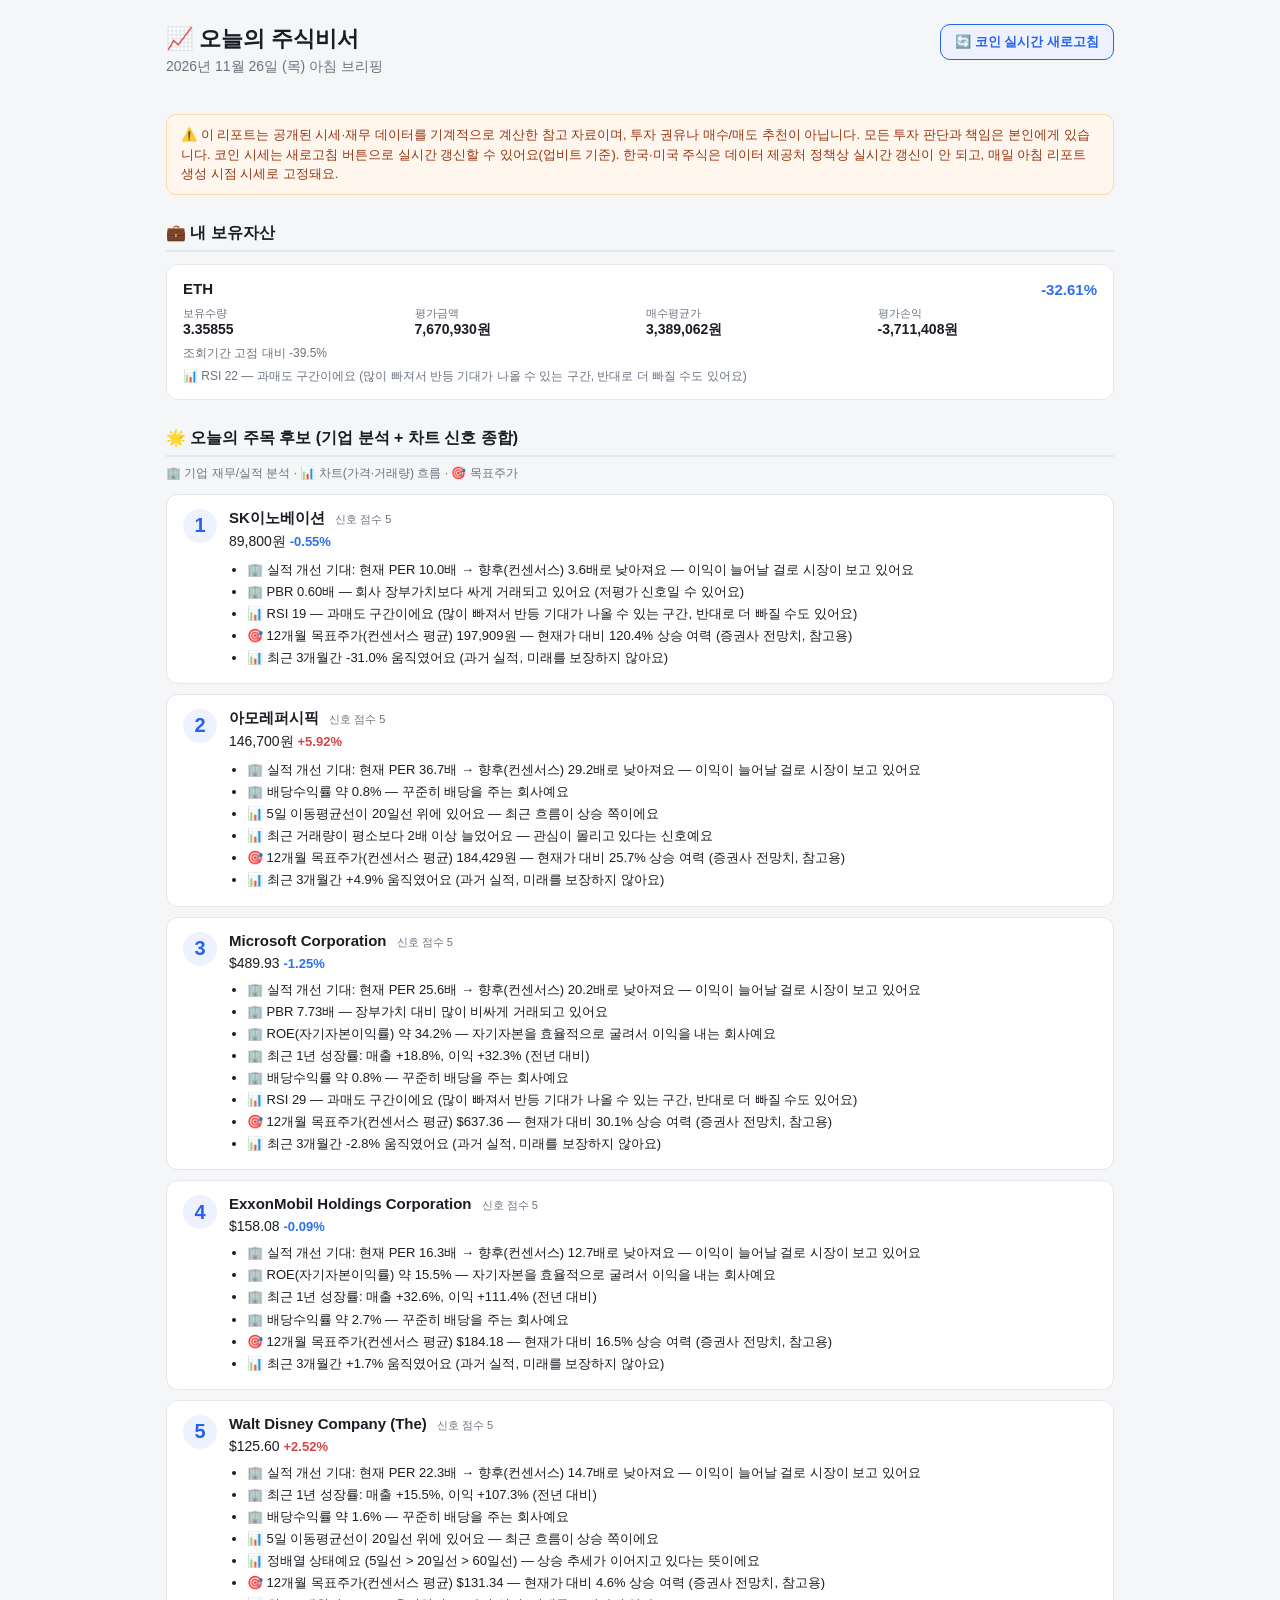
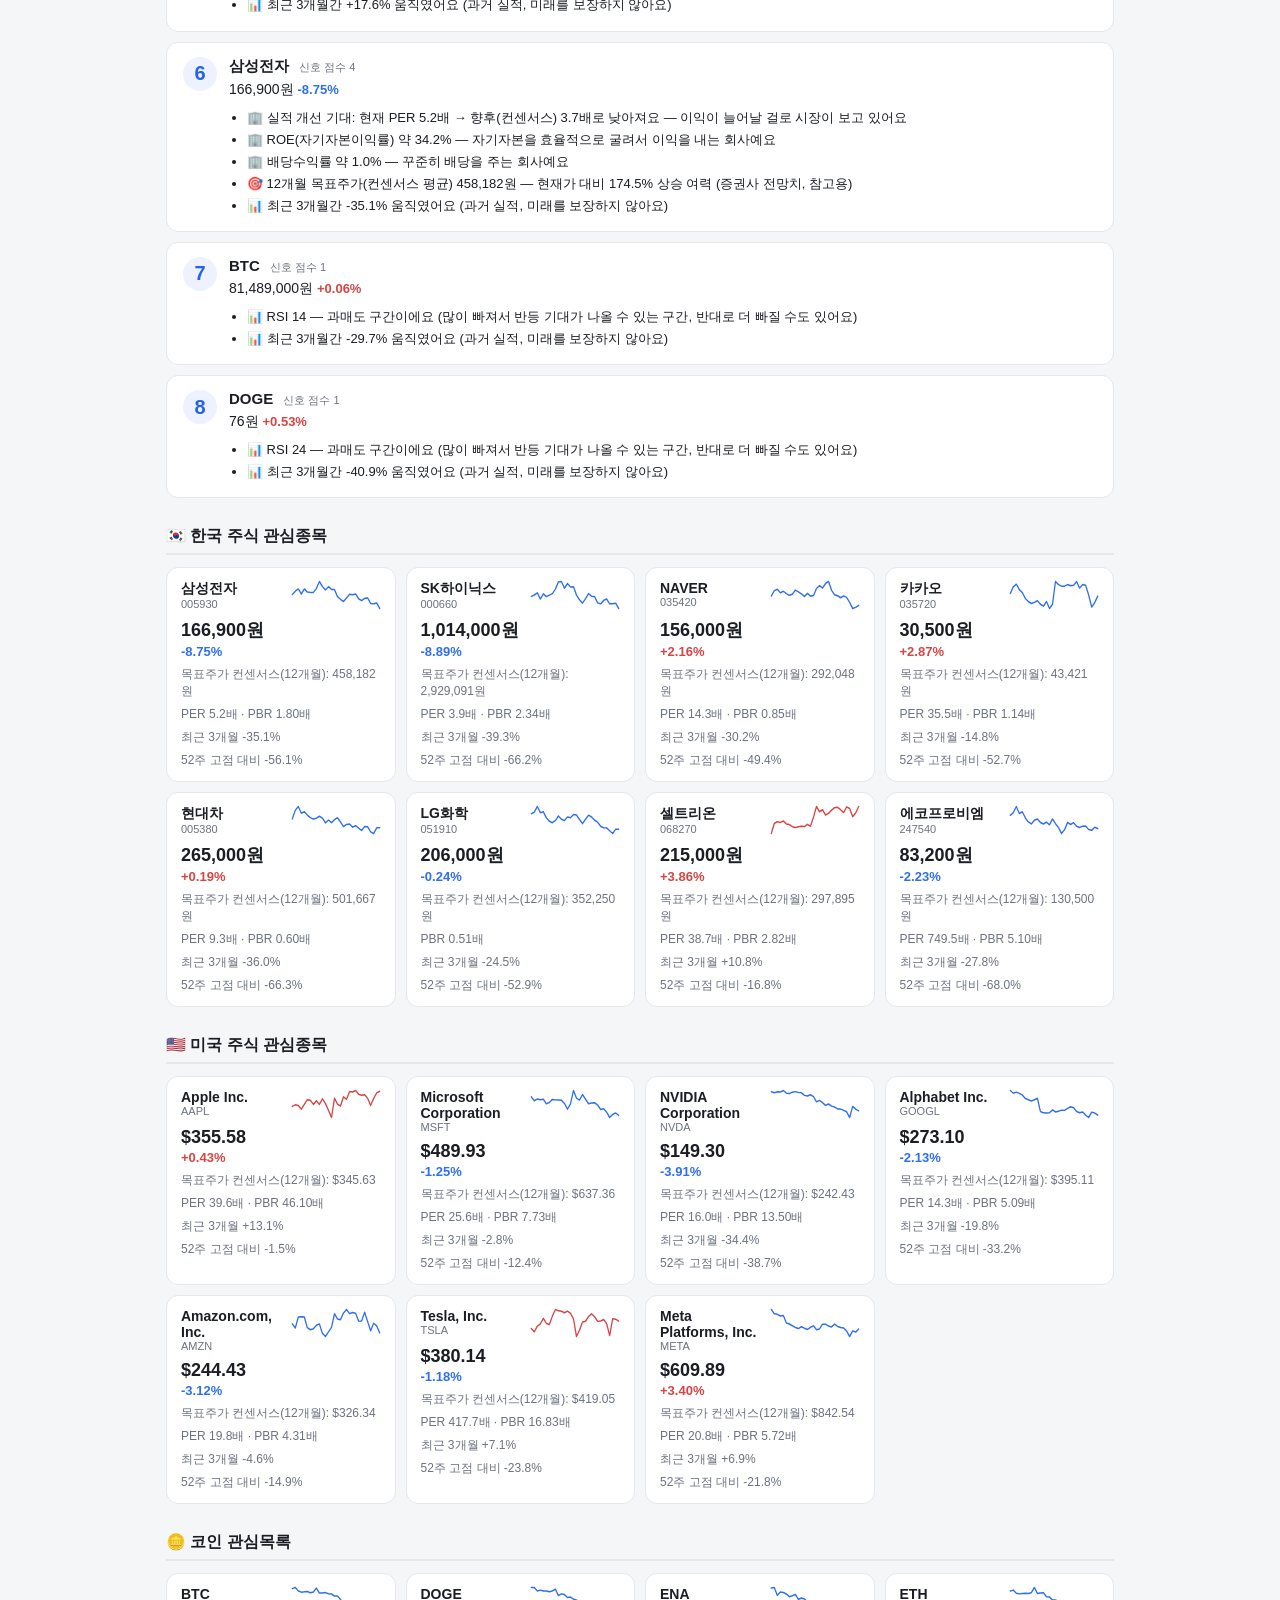
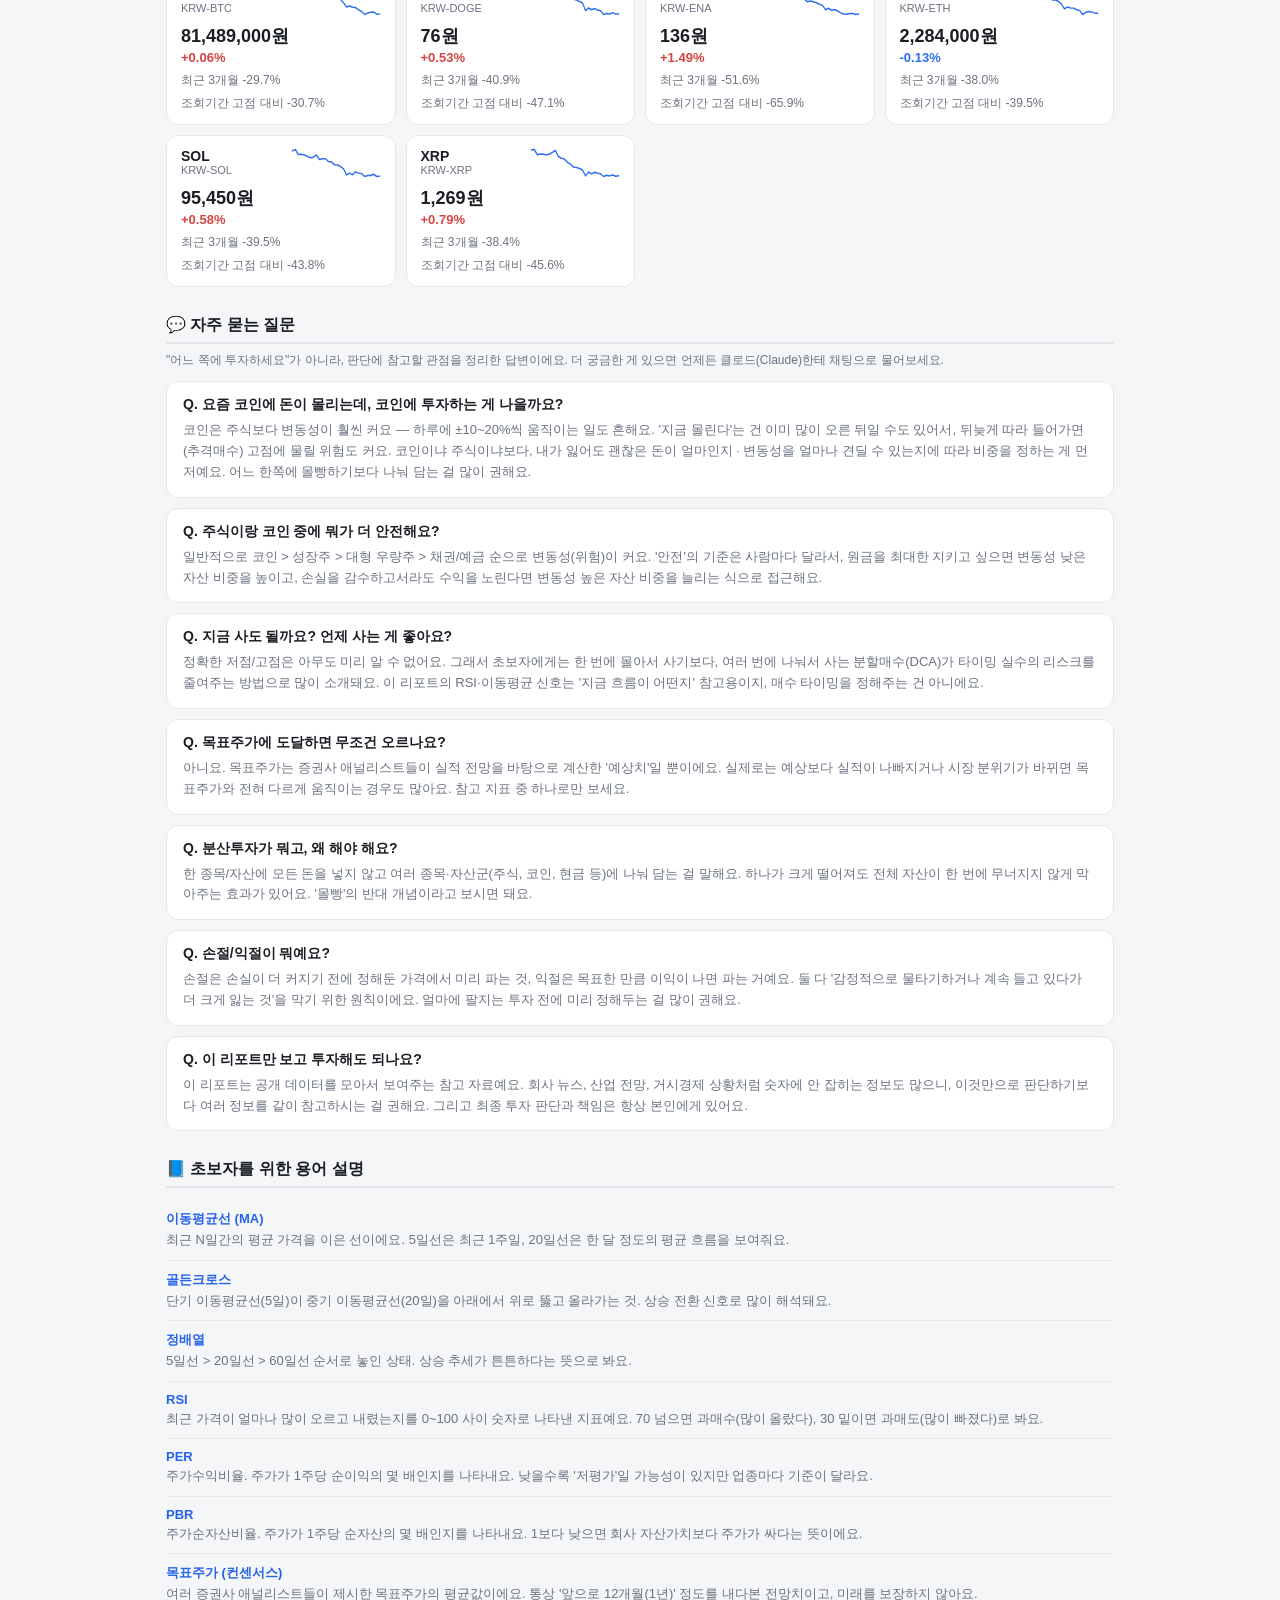
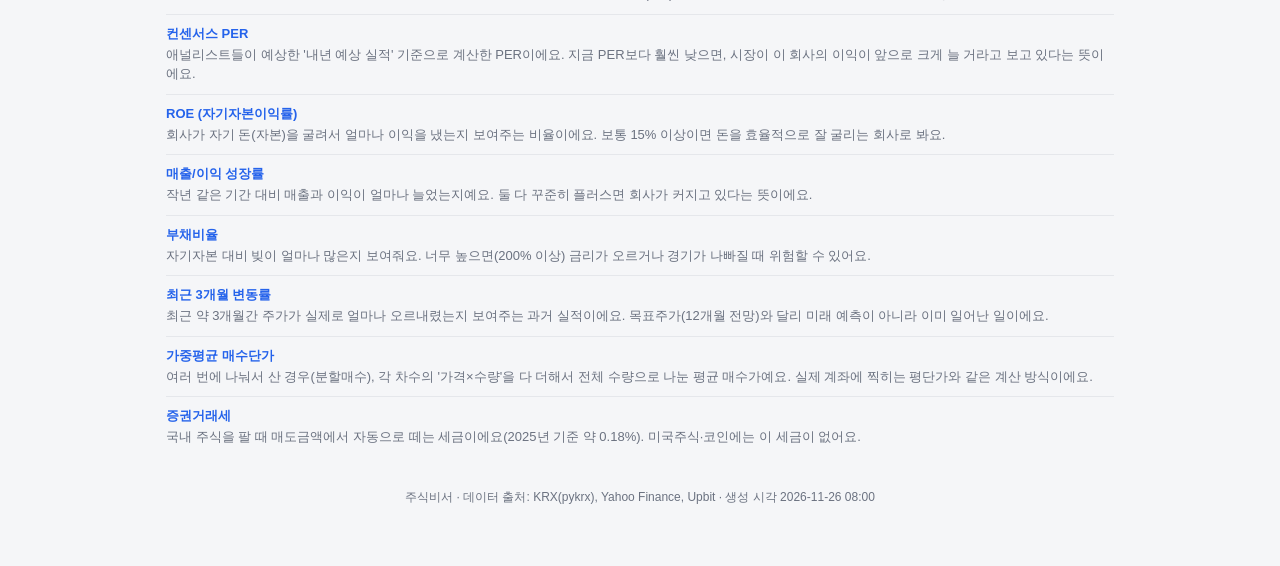
==== commit 2cfc5a23: "자동 리포트 갱신 2026-11-26 08:00" ====
--- a/docs/index.html
+++ b/docs/index.html
@@ -3,7 +3,7 @@
 <head>
 <meta charset="utf-8">
 <meta name="viewport" content="width=device-width, initial-scale=1">
-<title>오늘의 주식비서 - 2026년 11월 25일 (수)</title>
+<title>오늘의 주식비서 - 2026년 11월 26일 (목)</title>
 <style>
 :root {
     --bg: #f5f6f8; --card-bg: #ffffff; --text: #1a1d23; --sub-text: #6b7280;
@@ -82,7 +82,7 @@
 <div class="header-row">
     <div>
         <h1>📈 오늘의 주식비서</h1>
-        <div class="date">2026년 11월 25일 (수) 아침 브리핑</div>
+        <div class="date">2026년 11월 26일 (목) 아침 브리핑</div>
     </div>
     <button id="refresh-btn" class="refresh-btn" onclick="refreshCoinPrices()">🔄 코인 실시간 새로고침</button>
 </div>
@@ -93,17 +93,17 @@
 <h2 class="section">💼 내 보유자산</h2><div class="hold-card" data-live-market="KRW-ETH" data-qty="3.35855073" data-avg-price="3389062.45627493">
         <div class="hold-top">
             <div class="name">ETH</div>
-            <div class="chg down" data-field="pnl-pct">-32.34%</div>
+            <div class="chg down" data-field="pnl-pct">-32.61%</div>
         </div>
         <div class="hold-grid">
             <div><span class="hold-label">보유수량</span>3.35855</div>
-            <div><span class="hold-label">평가금액</span><span data-field="eval">7,701,157</span>원</div>
+            <div><span class="hold-label">평가금액</span><span data-field="eval">7,670,930</span>원</div>
             <div><span class="hold-label">매수평균가</span>3,389,062원</div>
-            <div><span class="hold-label">평가손익</span><span data-field="pnl">-3,681,181</span>원</div>
+            <div><span class="hold-label">평가손익</span><span data-field="pnl">-3,711,408</span>원</div>
         </div>
         
         
-        <div class="meta">조회기간 고점 대비 -39.3%</div>
+        <div class="meta">조회기간 고점 대비 -39.5%</div>
         <div class="meta">📊 RSI 22 — 과매도 구간이에요 (많이 빠져서 반등 기대가 나올 수 있는 구간, 반대로 더 빠질 수도 있어요)</div>
     </div>
 
@@ -112,74 +112,74 @@
 <div class="cand-card">
         <div class="cand-rank">1</div>
         <div class="cand-body">
+            <div class="cand-name">SK이노베이션 <span class="cand-score">신호 점수 5</span></div>
+            <div class="cand-price">89,800원
+                <span class="chg down">-0.55%</span>
+            </div>
+            <ul class="signals"><li>🏢 실적 개선 기대: 현재 PER 10.0배 → 향후(컨센서스) 3.6배로 낮아져요 — 이익이 늘어날 걸로 시장이 보고 있어요</li><li>🏢 PBR 0.60배 — 회사 장부가치보다 싸게 거래되고 있어요 (저평가 신호일 수 있어요)</li><li>📊 RSI 19 — 과매도 구간이에요 (많이 빠져서 반등 기대가 나올 수 있는 구간, 반대로 더 빠질 수도 있어요)</li><li>🎯 12개월 목표주가(컨센서스 평균) 197,909원 — 현재가 대비 120.4% 상승 여력 (증권사 전망치, 참고용)</li><li>📊 최근 3개월간 -31.0% 움직였어요 (과거 실적, 미래를 보장하지 않아요)</li></ul>
+        </div>
+    </div><div class="cand-card">
+        <div class="cand-rank">2</div>
+        <div class="cand-body">
+            <div class="cand-name">아모레퍼시픽 <span class="cand-score">신호 점수 5</span></div>
+            <div class="cand-price">146,700원
+                <span class="chg up">+5.92%</span>
+            </div>
+            <ul class="signals"><li>🏢 실적 개선 기대: 현재 PER 36.7배 → 향후(컨센서스) 29.2배로 낮아져요 — 이익이 늘어날 걸로 시장이 보고 있어요</li><li>🏢 배당수익률 약 0.8% — 꾸준히 배당을 주는 회사예요</li><li>📊 5일 이동평균선이 20일선 위에 있어요 — 최근 흐름이 상승 쪽이에요</li><li>📊 최근 거래량이 평소보다 2배 이상 늘었어요 — 관심이 몰리고 있다는 신호예요</li><li>🎯 12개월 목표주가(컨센서스 평균) 184,429원 — 현재가 대비 25.7% 상승 여력 (증권사 전망치, 참고용)</li><li>📊 최근 3개월간 +4.9% 움직였어요 (과거 실적, 미래를 보장하지 않아요)</li></ul>
+        </div>
+    </div><div class="cand-card">
+        <div class="cand-rank">3</div>
+        <div class="cand-body">
             <div class="cand-name">Microsoft Corporation <span class="cand-score">신호 점수 5</span></div>
-            <div class="cand-price">$496.13
-                <span class="chg up">+0.74%</span>
-            </div>
-            <ul class="signals"><li>🏢 실적 개선 기대: 현재 PER 25.9배 → 향후(컨센서스) 20.5배로 낮아져요 — 이익이 늘어날 걸로 시장이 보고 있어요</li><li>🏢 PBR 7.83배 — 장부가치 대비 많이 비싸게 거래되고 있어요</li><li>🏢 ROE(자기자본이익률) 약 34.2% — 자기자본을 효율적으로 굴려서 이익을 내는 회사예요</li><li>🏢 최근 1년 성장률: 매출 +18.8%, 이익 +32.3% (전년 대비)</li><li>🏢 배당수익률 약 0.8% — 꾸준히 배당을 주는 회사예요</li><li>📊 RSI 26 — 과매도 구간이에요 (많이 빠져서 반등 기대가 나올 수 있는 구간, 반대로 더 빠질 수도 있어요)</li><li>🎯 12개월 목표주가(컨센서스 평균) $637.36 — 현재가 대비 28.5% 상승 여력 (증권사 전망치, 참고용)</li><li>📊 최근 3개월간 +0.1% 움직였어요 (과거 실적, 미래를 보장하지 않아요)</li></ul>
-        </div>
-    </div><div class="cand-card">
-        <div class="cand-rank">2</div>
-        <div class="cand-body">
-            <div class="cand-name">UnitedHealth Group Incorporated <span class="cand-score">신호 점수 5</span></div>
-            <div class="cand-price">$341.88
-                <span class="chg up">+1.73%</span>
-            </div>
-            <ul class="signals"><li>🏢 실적 개선 기대: 현재 PER 19.5배 → 향후(컨센서스) 14.6배로 낮아져요 — 이익이 늘어날 걸로 시장이 보고 있어요</li><li>🏢 ROE(자기자본이익률) 약 15.8% — 자기자본을 효율적으로 굴려서 이익을 내는 회사예요</li><li>🏢 최근 1년 성장률: 매출 -0.4%, 이익 +76.1% (전년 대비)</li><li>🏢 배당수익률 약 2.8% — 꾸준히 배당을 주는 회사예요</li><li>📊 RSI 26 — 과매도 구간이에요 (많이 빠져서 반등 기대가 나올 수 있는 구간, 반대로 더 빠질 수도 있어요)</li><li>🎯 12개월 목표주가(컨센서스 평균) $478.48 — 현재가 대비 40.0% 상승 여력 (증권사 전망치, 참고용)</li><li>📊 최근 3개월간 -14.2% 움직였어요 (과거 실적, 미래를 보장하지 않아요)</li></ul>
-        </div>
-    </div><div class="cand-card">
-        <div class="cand-rank">3</div>
+            <div class="cand-price">$489.93
+                <span class="chg down">-1.25%</span>
+            </div>
+            <ul class="signals"><li>🏢 실적 개선 기대: 현재 PER 25.6배 → 향후(컨센서스) 20.2배로 낮아져요 — 이익이 늘어날 걸로 시장이 보고 있어요</li><li>🏢 PBR 7.73배 — 장부가치 대비 많이 비싸게 거래되고 있어요</li><li>🏢 ROE(자기자본이익률) 약 34.2% — 자기자본을 효율적으로 굴려서 이익을 내는 회사예요</li><li>🏢 최근 1년 성장률: 매출 +18.8%, 이익 +32.3% (전년 대비)</li><li>🏢 배당수익률 약 0.8% — 꾸준히 배당을 주는 회사예요</li><li>📊 RSI 29 — 과매도 구간이에요 (많이 빠져서 반등 기대가 나올 수 있는 구간, 반대로 더 빠질 수도 있어요)</li><li>🎯 12개월 목표주가(컨센서스 평균) $637.36 — 현재가 대비 30.1% 상승 여력 (증권사 전망치, 참고용)</li><li>📊 최근 3개월간 -2.8% 움직였어요 (과거 실적, 미래를 보장하지 않아요)</li></ul>
+        </div>
+    </div><div class="cand-card">
+        <div class="cand-rank">4</div>
         <div class="cand-body">
             <div class="cand-name">ExxonMobil Holdings Corporation <span class="cand-score">신호 점수 5</span></div>
-            <div class="cand-price">$158.23
-                <span class="chg up">+0.85%</span>
-            </div>
-            <ul class="signals"><li>🏢 실적 개선 기대: 현재 PER 16.3배 → 향후(컨센서스) 12.7배로 낮아져요 — 이익이 늘어날 걸로 시장이 보고 있어요</li><li>🏢 ROE(자기자본이익률) 약 15.5% — 자기자본을 효율적으로 굴려서 이익을 내는 회사예요</li><li>🏢 최근 1년 성장률: 매출 +32.6%, 이익 +111.4% (전년 대비)</li><li>🏢 배당수익률 약 2.7% — 꾸준히 배당을 주는 회사예요</li><li>🎯 12개월 목표주가(컨센서스 평균) $184.18 — 현재가 대비 16.4% 상승 여력 (증권사 전망치, 참고용)</li><li>📊 최근 3개월간 +0.7% 움직였어요 (과거 실적, 미래를 보장하지 않아요)</li></ul>
-        </div>
-    </div><div class="cand-card">
-        <div class="cand-rank">4</div>
+            <div class="cand-price">$158.08
+                <span class="chg down">-0.09%</span>
+            </div>
+            <ul class="signals"><li>🏢 실적 개선 기대: 현재 PER 16.3배 → 향후(컨센서스) 12.7배로 낮아져요 — 이익이 늘어날 걸로 시장이 보고 있어요</li><li>🏢 ROE(자기자본이익률) 약 15.5% — 자기자본을 효율적으로 굴려서 이익을 내는 회사예요</li><li>🏢 최근 1년 성장률: 매출 +32.6%, 이익 +111.4% (전년 대비)</li><li>🏢 배당수익률 약 2.7% — 꾸준히 배당을 주는 회사예요</li><li>🎯 12개월 목표주가(컨센서스 평균) $184.18 — 현재가 대비 16.5% 상승 여력 (증권사 전망치, 참고용)</li><li>📊 최근 3개월간 +1.7% 움직였어요 (과거 실적, 미래를 보장하지 않아요)</li></ul>
+        </div>
+    </div><div class="cand-card">
+        <div class="cand-rank">5</div>
+        <div class="cand-body">
+            <div class="cand-name">Walt Disney Company (The) <span class="cand-score">신호 점수 5</span></div>
+            <div class="cand-price">$125.60
+                <span class="chg up">+2.52%</span>
+            </div>
+            <ul class="signals"><li>🏢 실적 개선 기대: 현재 PER 22.3배 → 향후(컨센서스) 14.7배로 낮아져요 — 이익이 늘어날 걸로 시장이 보고 있어요</li><li>🏢 최근 1년 성장률: 매출 +15.5%, 이익 +107.3% (전년 대비)</li><li>🏢 배당수익률 약 1.6% — 꾸준히 배당을 주는 회사예요</li><li>📊 5일 이동평균선이 20일선 위에 있어요 — 최근 흐름이 상승 쪽이에요</li><li>📊 정배열 상태예요 (5일선 > 20일선 > 60일선) — 상승 추세가 이어지고 있다는 뜻이에요</li><li>🎯 12개월 목표주가(컨센서스 평균) $131.34 — 현재가 대비 4.6% 상승 여력 (증권사 전망치, 참고용)</li><li>📊 최근 3개월간 +17.6% 움직였어요 (과거 실적, 미래를 보장하지 않아요)</li></ul>
+        </div>
+    </div><div class="cand-card">
+        <div class="cand-rank">6</div>
         <div class="cand-body">
             <div class="cand-name">삼성전자 <span class="cand-score">신호 점수 4</span></div>
-            <div class="cand-price">182,900원
-                <span class="chg up">+1.27%</span>
-            </div>
-            <ul class="signals"><li>🏢 실적 개선 기대: 현재 PER 5.8배 → 향후(컨센서스) 4.0배로 낮아져요 — 이익이 늘어날 걸로 시장이 보고 있어요</li><li>🏢 ROE(자기자본이익률) 약 34.2% — 자기자본을 효율적으로 굴려서 이익을 내는 회사예요</li><li>🏢 배당수익률 약 0.9% — 꾸준히 배당을 주는 회사예요</li><li>🎯 12개월 목표주가(컨센서스 평균) 465,714원 — 현재가 대비 154.6% 상승 여력 (증권사 전망치, 참고용)</li><li>📊 최근 3개월간 -35.0% 움직였어요 (과거 실적, 미래를 보장하지 않아요)</li></ul>
-        </div>
-    </div><div class="cand-card">
-        <div class="cand-rank">5</div>
-        <div class="cand-body">
-            <div class="cand-name">SK하이닉스 <span class="cand-score">신호 점수 4</span></div>
-            <div class="cand-price">1,113,000원
-                <span class="chg up">+1.09%</span>
-            </div>
-            <ul class="signals"><li>🏢 실적 개선 기대: 현재 PER 4.2배 → 향후(컨센서스) 3.1배로 낮아져요 — 이익이 늘어날 걸로 시장이 보고 있어요</li><li>🏢 ROE(자기자본이익률) 약 60.3% — 자기자본을 효율적으로 굴려서 이익을 내는 회사예요</li><li>🎯 12개월 목표주가(컨센서스 평균) 2,973,333원 — 현재가 대비 167.1% 상승 여력 (증권사 전망치, 참고용)</li><li>📊 최근 3개월간 -35.7% 움직였어요 (과거 실적, 미래를 보장하지 않아요)</li></ul>
-        </div>
-    </div><div class="cand-card">
-        <div class="cand-rank">6</div>
-        <div class="cand-body">
-            <div class="cand-name">삼성중공업 <span class="cand-score">신호 점수 4</span></div>
-            <div class="cand-price">14,650원
-                <span class="chg up">+0.83%</span>
-            </div>
-            <ul class="signals"><li>🏢 실적 개선 기대: 현재 PER 23.6배 → 향후(컨센서스) 11.8배로 낮아져요 — 이익이 늘어날 걸로 시장이 보고 있어요</li><li>📊 RSI 27 — 과매도 구간이에요 (많이 빠져서 반등 기대가 나올 수 있는 구간, 반대로 더 빠질 수도 있어요)</li><li>🎯 12개월 목표주가(컨센서스 평균) 28,905원 — 현재가 대비 97.3% 상승 여력 (증권사 전망치, 참고용)</li><li>📊 최근 3개월간 -27.5% 움직였어요 (과거 실적, 미래를 보장하지 않아요)</li></ul>
+            <div class="cand-price">166,900원
+                <span class="chg down">-8.75%</span>
+            </div>
+            <ul class="signals"><li>🏢 실적 개선 기대: 현재 PER 5.2배 → 향후(컨센서스) 3.7배로 낮아져요 — 이익이 늘어날 걸로 시장이 보고 있어요</li><li>🏢 ROE(자기자본이익률) 약 34.2% — 자기자본을 효율적으로 굴려서 이익을 내는 회사예요</li><li>🏢 배당수익률 약 1.0% — 꾸준히 배당을 주는 회사예요</li><li>🎯 12개월 목표주가(컨센서스 평균) 458,182원 — 현재가 대비 174.5% 상승 여력 (증권사 전망치, 참고용)</li><li>📊 최근 3개월간 -35.1% 움직였어요 (과거 실적, 미래를 보장하지 않아요)</li></ul>
         </div>
     </div><div class="cand-card">
         <div class="cand-rank">7</div>
         <div class="cand-body">
             <div class="cand-name">BTC <span class="cand-score">신호 점수 1</span></div>
-            <div class="cand-price">81,612,000원
-                <span class="chg down">-2.52%</span>
-            </div>
-            <ul class="signals"><li>📊 RSI 15 — 과매도 구간이에요 (많이 빠져서 반등 기대가 나올 수 있는 구간, 반대로 더 빠질 수도 있어요)</li><li>📊 최근 3개월간 -29.4% 움직였어요 (과거 실적, 미래를 보장하지 않아요)</li></ul>
+            <div class="cand-price">81,489,000원
+                <span class="chg up">+0.06%</span>
+            </div>
+            <ul class="signals"><li>📊 RSI 14 — 과매도 구간이에요 (많이 빠져서 반등 기대가 나올 수 있는 구간, 반대로 더 빠질 수도 있어요)</li><li>📊 최근 3개월간 -29.7% 움직였어요 (과거 실적, 미래를 보장하지 않아요)</li></ul>
         </div>
     </div><div class="cand-card">
         <div class="cand-rank">8</div>
         <div class="cand-body">
             <div class="cand-name">DOGE <span class="cand-score">신호 점수 1</span></div>
             <div class="cand-price">76원
-                <span class="chg down">-2.08%</span>
-            </div>
-            <ul class="signals"><li>📊 RSI 23 — 과매도 구간이에요 (많이 빠져서 반등 기대가 나올 수 있는 구간, 반대로 더 빠질 수도 있어요)</li><li>📊 최근 3개월간 -44.1% 움직였어요 (과거 실적, 미래를 보장하지 않아요)</li></ul>
+                <span class="chg up">+0.53%</span>
+            </div>
+            <ul class="signals"><li>📊 RSI 24 — 과매도 구간이에요 (많이 빠져서 반등 기대가 나올 수 있는 구간, 반대로 더 빠질 수도 있어요)</li><li>📊 최근 3개월간 -40.9% 움직였어요 (과거 실적, 미래를 보장하지 않아요)</li></ul>
         </div>
     </div>
 
@@ -190,88 +190,88 @@
                 <div class="name">삼성전자</div>
                 <div class="sub">005930</div>
             </div>
-            <svg viewBox="0 0 140 40" class="spark" preserveAspectRatio="none"><polyline points="2.0,7.9 6.7,23.0 11.4,17.7 16.1,14.0 20.8,22.1 25.4,14.0 30.1,19.0 34.8,19.6 39.5,19.6 44.2,13.2 48.9,2.0 53.6,10.1 58.3,15.7 63.0,10.4 67.7,14.9 72.3,15.1 77.0,26.3 81.7,30.8 86.4,34.4 91.1,28.7 95.8,22.7 100.5,23.5 105.2,22.1 109.9,30.0 114.6,32.9 119.2,29.2 123.9,28.6 128.6,37.8 133.3,38.0 138.0,36.7" fill="none" stroke="var(--down)" stroke-width="2" stroke-linecap="round" stroke-linejoin="round"/></svg>
-        </div>
-        <div class="price" data-field="price">182,900원</div>
-        <div class="chg up" data-field="chg">+1.27%</div>
-        <div class="meta">목표주가 컨센서스(12개월): 465,714원</div><div class="meta">PER 5.8배 · PBR 1.97배</div><div class="meta">최근 3개월 -35.0%</div><div class="meta">52주 고점 대비 -51.9%</div>
+            <svg viewBox="0 0 140 40" class="spark" preserveAspectRatio="none"><polyline points="2.0,19.3 6.7,14.9 11.4,11.9 16.1,18.6 20.8,11.9 25.4,16.1 30.1,16.5 34.8,16.5 39.5,11.2 44.2,2.0 48.9,8.7 53.6,13.3 58.3,8.9 63.0,12.6 67.7,12.8 72.3,22.1 77.0,25.7 81.7,28.7 86.4,24.0 91.1,19.1 95.8,19.7 100.5,18.6 105.2,25.0 109.9,27.4 114.6,24.4 119.2,23.9 123.9,31.5 128.6,31.7 133.3,30.6 138.0,38.0" fill="none" stroke="var(--down)" stroke-width="2" stroke-linecap="round" stroke-linejoin="round"/></svg>
+        </div>
+        <div class="price" data-field="price">166,900원</div>
+        <div class="chg down" data-field="chg">-8.75%</div>
+        <div class="meta">목표주가 컨센서스(12개월): 458,182원</div><div class="meta">PER 5.2배 · PBR 1.80배</div><div class="meta">최근 3개월 -35.1%</div><div class="meta">52주 고점 대비 -56.1%</div>
     </div><div class="card">
         <div class="card-top">
             <div>
                 <div class="name">SK하이닉스</div>
                 <div class="sub">000660</div>
             </div>
-            <svg viewBox="0 0 140 40" class="spark" preserveAspectRatio="none"><polyline points="2.0,9.9 6.7,26.1 11.4,23.7 16.1,20.3 20.8,30.2 25.4,21.7 30.1,26.4 34.8,23.9 39.5,21.6 44.2,14.3 48.9,2.7 53.6,2.0 58.3,12.8 63.0,5.1 67.7,10.8 72.3,10.3 77.0,24.0 81.7,31.4 86.4,36.7 91.1,29.5 95.8,21.5 100.5,25.8 105.2,26.5 109.9,36.4 114.6,38.0 119.2,32.5 123.9,30.2 128.6,38.0 133.3,37.9 138.0,36.9" fill="none" stroke="var(--down)" stroke-width="2" stroke-linecap="round" stroke-linejoin="round"/></svg>
-        </div>
-        <div class="price" data-field="price">1,113,000원</div>
-        <div class="chg up" data-field="chg">+1.09%</div>
-        <div class="meta">목표주가 컨센서스(12개월): 2,973,333원</div><div class="meta">PER 4.2배 · PBR 2.57배</div><div class="meta">최근 3개월 -35.7%</div><div class="meta">52주 고점 대비 -62.9%</div>
+            <svg viewBox="0 0 140 40" class="spark" preserveAspectRatio="none"><polyline points="2.0,21.9 6.7,20.0 11.4,17.2 16.1,25.4 20.8,18.4 25.4,22.2 30.1,20.1 34.8,18.2 39.5,12.2 44.2,2.6 48.9,2.0 53.6,11.0 58.3,4.6 63.0,9.3 67.7,8.9 72.3,20.2 77.0,26.4 81.7,30.8 86.4,24.8 91.1,18.1 95.8,21.7 100.5,22.3 105.2,30.5 109.9,31.8 114.6,27.2 119.2,25.4 123.9,31.8 128.6,31.8 133.3,30.9 138.0,38.0" fill="none" stroke="var(--down)" stroke-width="2" stroke-linecap="round" stroke-linejoin="round"/></svg>
+        </div>
+        <div class="price" data-field="price">1,014,000원</div>
+        <div class="chg down" data-field="chg">-8.89%</div>
+        <div class="meta">목표주가 컨센서스(12개월): 2,929,091원</div><div class="meta">PER 3.9배 · PBR 2.34배</div><div class="meta">최근 3개월 -39.3%</div><div class="meta">52주 고점 대비 -66.2%</div>
     </div><div class="card">
         <div class="card-top">
             <div>
                 <div class="name">NAVER</div>
                 <div class="sub">035420</div>
             </div>
-            <svg viewBox="0 0 140 40" class="spark" preserveAspectRatio="none"><polyline points="2.0,14.5 6.7,21.4 11.4,14.2 16.1,12.4 20.8,17.1 25.4,15.0 30.1,18.1 34.8,20.4 39.5,19.0 44.2,13.4 48.9,15.8 53.6,18.4 58.3,21.9 63.0,17.8 67.7,21.6 72.3,20.8 77.0,11.3 81.7,7.6 86.4,10.7 91.1,4.6 95.8,2.0 100.5,13.8 105.2,19.6 109.9,21.0 114.6,23.7 119.2,21.2 123.9,23.2 128.6,29.9 133.3,38.0 138.0,36.5" fill="none" stroke="var(--down)" stroke-width="2" stroke-linecap="round" stroke-linejoin="round"/></svg>
-        </div>
-        <div class="price" data-field="price">152,700원</div>
-        <div class="chg up" data-field="chg">+1.26%</div>
-        <div class="meta">목표주가 컨센서스(12개월): 292,048원</div><div class="meta">PER 14.1배 · PBR 0.83배</div><div class="meta">최근 3개월 -31.2%</div><div class="meta">52주 고점 대비 -50.5%</div>
+            <svg viewBox="0 0 140 40" class="spark" preserveAspectRatio="none"><polyline points="2.0,21.4 6.7,14.2 11.4,12.4 16.1,17.1 20.8,15.0 25.4,18.1 30.1,20.4 34.8,19.0 39.5,13.4 44.2,15.8 48.9,18.4 53.6,21.9 58.3,17.8 63.0,21.6 67.7,20.8 72.3,11.3 77.0,7.6 81.7,10.7 86.4,4.6 91.1,2.0 95.8,13.8 100.5,19.6 105.2,21.0 109.9,23.7 114.6,21.2 119.2,23.2 123.9,29.9 128.6,38.0 133.3,36.5 138.0,33.8" fill="none" stroke="var(--down)" stroke-width="2" stroke-linecap="round" stroke-linejoin="round"/></svg>
+        </div>
+        <div class="price" data-field="price">156,000원</div>
+        <div class="chg up" data-field="chg">+2.16%</div>
+        <div class="meta">목표주가 컨센서스(12개월): 292,048원</div><div class="meta">PER 14.3배 · PBR 0.85배</div><div class="meta">최근 3개월 -30.2%</div><div class="meta">52주 고점 대비 -49.4%</div>
     </div><div class="card">
         <div class="card-top">
             <div>
                 <div class="name">카카오</div>
                 <div class="sub">035720</div>
             </div>
-            <svg viewBox="0 0 140 40" class="spark" preserveAspectRatio="none"><polyline points="2.0,9.7 6.7,17.9 11.4,9.2 16.1,5.6 20.8,12.8 25.4,16.9 30.1,24.6 34.8,28.7 39.5,31.3 44.2,29.8 48.9,27.7 53.6,32.3 58.3,34.9 63.0,28.7 67.7,38.0 72.3,32.3 77.0,2.0 81.7,6.1 86.4,8.2 91.1,8.2 95.8,6.1 100.5,7.7 105.2,7.1 109.9,2.0 114.6,10.7 119.2,6.1 123.9,7.1 128.6,20.0 133.3,35.9 138.0,30.3" fill="none" stroke="var(--down)" stroke-width="2" stroke-linecap="round" stroke-linejoin="round"/></svg>
-        </div>
-        <div class="price" data-field="price">29,650원</div>
-        <div class="chg up" data-field="chg">+1.89%</div>
-        <div class="meta">목표주가 컨센서스(12개월): 43,750원</div><div class="meta">PER 34.5배 · PBR 1.11배</div><div class="meta">최근 3개월 -17.2%</div><div class="meta">52주 고점 대비 -54.0%</div>
+            <svg viewBox="0 0 140 40" class="spark" preserveAspectRatio="none"><polyline points="2.0,17.9 6.7,9.2 11.4,5.6 16.1,12.8 20.8,16.9 25.4,24.6 30.1,28.7 34.8,31.3 39.5,29.8 44.2,27.7 48.9,32.3 53.6,34.9 58.3,28.7 63.0,38.0 67.7,32.3 72.3,2.0 77.0,6.1 81.7,8.2 86.4,8.2 91.1,6.1 95.8,7.7 100.5,7.1 105.2,2.0 109.9,10.7 114.6,6.1 119.2,7.1 123.9,20.0 128.6,35.9 133.3,30.3 138.0,21.5" fill="none" stroke="var(--down)" stroke-width="2" stroke-linecap="round" stroke-linejoin="round"/></svg>
+        </div>
+        <div class="price" data-field="price">30,500원</div>
+        <div class="chg up" data-field="chg">+2.87%</div>
+        <div class="meta">목표주가 컨센서스(12개월): 43,421원</div><div class="meta">PER 35.5배 · PBR 1.14배</div><div class="meta">최근 3개월 -14.8%</div><div class="meta">52주 고점 대비 -52.7%</div>
     </div><div class="card">
         <div class="card-top">
             <div>
                 <div class="name">현대차</div>
                 <div class="sub">005380</div>
             </div>
-            <svg viewBox="0 0 140 40" class="spark" preserveAspectRatio="none"><polyline points="2.0,7.2 6.7,18.6 11.4,7.0 16.1,2.0 20.8,11.0 25.4,8.9 30.1,13.4 34.8,16.9 39.5,18.8 44.2,17.6 48.9,15.0 53.6,17.4 58.3,23.8 63.0,20.0 67.7,23.6 72.3,19.5 77.0,16.9 81.7,22.6 86.4,28.8 91.1,25.9 95.8,25.4 100.5,29.5 105.2,27.6 109.9,30.7 114.6,34.0 119.2,28.8 123.9,29.0 128.6,35.9 133.3,38.0 138.0,30.4" fill="none" stroke="var(--down)" stroke-width="2" stroke-linecap="round" stroke-linejoin="round"/></svg>
-        </div>
-        <div class="price" data-field="price">264,500원</div>
-        <div class="chg up" data-field="chg">+6.44%</div>
-        <div class="meta">목표주가 컨센서스(12개월): 515,417원</div><div class="meta">PER 9.2배 · PBR 0.60배</div><div class="meta">최근 3개월 -36.3%</div><div class="meta">52주 고점 대비 -66.4%</div>
+            <svg viewBox="0 0 140 40" class="spark" preserveAspectRatio="none"><polyline points="2.0,18.6 6.7,7.0 11.4,2.0 16.1,11.0 20.8,8.9 25.4,13.4 30.1,16.9 34.8,18.8 39.5,17.6 44.2,15.0 48.9,17.4 53.6,23.8 58.3,20.0 63.0,23.6 67.7,19.5 72.3,16.9 77.0,22.6 81.7,28.8 86.4,25.9 91.1,25.4 95.8,29.5 100.5,27.6 105.2,30.7 109.9,34.0 114.6,28.8 119.2,29.0 123.9,35.9 128.6,38.0 133.3,30.4 138.0,30.2" fill="none" stroke="var(--down)" stroke-width="2" stroke-linecap="round" stroke-linejoin="round"/></svg>
+        </div>
+        <div class="price" data-field="price">265,000원</div>
+        <div class="chg up" data-field="chg">+0.19%</div>
+        <div class="meta">목표주가 컨센서스(12개월): 501,667원</div><div class="meta">PER 9.3배 · PBR 0.60배</div><div class="meta">최근 3개월 -36.0%</div><div class="meta">52주 고점 대비 -66.3%</div>
     </div><div class="card">
         <div class="card-top">
             <div>
                 <div class="name">LG화학</div>
                 <div class="sub">051910</div>
             </div>
-            <svg viewBox="0 0 140 40" class="spark" preserveAspectRatio="none"><polyline points="2.0,2.5 6.7,11.7 11.4,9.4 16.1,2.0 20.8,10.3 25.4,9.1 30.1,17.0 34.8,21.7 39.5,23.6 44.2,20.8 48.9,14.6 53.6,19.1 58.3,20.8 63.0,16.0 67.7,17.0 72.3,12.7 77.0,13.4 81.7,19.3 86.4,24.8 91.1,18.9 95.8,13.6 100.5,16.0 105.2,20.3 109.9,22.9 114.6,28.4 119.2,30.3 123.9,30.5 128.6,34.3 133.3,38.0 138.0,32.2" fill="none" stroke="var(--down)" stroke-width="2" stroke-linecap="round" stroke-linejoin="round"/></svg>
-        </div>
-        <div class="price" data-field="price">206,500원</div>
-        <div class="chg up" data-field="chg">+6.33%</div>
-        <div class="meta">목표주가 컨센서스(12개월): 352,250원</div><div class="meta">PBR 0.51배</div><div class="meta">최근 3개월 -18.2%</div><div class="meta">52주 고점 대비 -52.8%</div>
+            <svg viewBox="0 0 140 40" class="spark" preserveAspectRatio="none"><polyline points="2.0,11.7 6.7,9.4 11.4,2.0 16.1,10.3 20.8,9.1 25.4,17.0 30.1,21.7 34.8,23.6 39.5,20.8 44.2,14.6 48.9,19.1 53.6,20.8 58.3,16.0 63.0,17.0 67.7,12.7 72.3,13.4 77.0,19.3 81.7,24.8 86.4,18.9 91.1,13.6 95.8,16.0 100.5,20.3 105.2,22.9 109.9,28.4 114.6,30.3 119.2,30.5 123.9,34.3 128.6,38.0 133.3,32.2 138.0,32.4" fill="none" stroke="var(--down)" stroke-width="2" stroke-linecap="round" stroke-linejoin="round"/></svg>
+        </div>
+        <div class="price" data-field="price">206,000원</div>
+        <div class="chg down" data-field="chg">-0.24%</div>
+        <div class="meta">목표주가 컨센서스(12개월): 352,250원</div><div class="meta">PBR 0.51배</div><div class="meta">최근 3개월 -24.5%</div><div class="meta">52주 고점 대비 -52.9%</div>
     </div><div class="card">
         <div class="card-top">
             <div>
                 <div class="name">셀트리온</div>
                 <div class="sub">068270</div>
             </div>
-            <svg viewBox="0 0 140 40" class="spark" preserveAspectRatio="none"><polyline points="2.0,38.0 6.7,37.1 11.4,24.1 16.1,21.6 20.8,22.7 25.4,20.9 30.1,24.6 34.8,25.5 39.5,28.2 44.2,29.4 48.9,28.3 53.6,27.6 58.3,28.0 63.0,25.2 67.7,27.7 72.3,15.6 77.0,2.0 81.7,8.8 86.4,6.2 91.1,13.0 95.8,10.9 100.5,6.7 105.2,3.6 109.9,3.0 114.6,6.2 119.2,9.9 123.9,2.5 128.6,4.6 133.3,15.1 138.0,10.4" fill="none" stroke="var(--up)" stroke-width="2" stroke-linecap="round" stroke-linejoin="round"/></svg>
-        </div>
-        <div class="price" data-field="price">207,000원</div>
-        <div class="chg up" data-field="chg">+2.22%</div>
-        <div class="meta">목표주가 컨센서스(12개월): 296,842원</div><div class="meta">PER 37.3배 · PBR 2.64배</div><div class="meta">최근 3개월 +7.6%</div><div class="meta">52주 고점 대비 -19.9%</div>
+            <svg viewBox="0 0 140 40" class="spark" preserveAspectRatio="none"><polyline points="2.0,38.0 6.7,24.7 11.4,22.2 16.1,23.2 20.8,21.4 25.4,25.2 30.1,26.1 34.8,28.9 39.5,30.1 44.2,29.1 48.9,28.3 53.6,28.7 58.3,25.8 63.0,28.4 67.7,16.0 72.3,2.0 77.0,9.0 81.7,6.3 86.4,13.3 91.1,11.2 95.8,6.9 100.5,3.6 105.2,3.1 109.9,6.3 114.6,10.1 119.2,2.5 123.9,4.7 128.6,15.5 133.3,10.6 138.0,2.0" fill="none" stroke="var(--up)" stroke-width="2" stroke-linecap="round" stroke-linejoin="round"/></svg>
+        </div>
+        <div class="price" data-field="price">215,000원</div>
+        <div class="chg up" data-field="chg">+3.86%</div>
+        <div class="meta">목표주가 컨센서스(12개월): 297,895원</div><div class="meta">PER 38.7배 · PBR 2.82배</div><div class="meta">최근 3개월 +10.8%</div><div class="meta">52주 고점 대비 -16.8%</div>
     </div><div class="card">
         <div class="card-top">
             <div>
                 <div class="name">에코프로비엠</div>
                 <div class="sub">247540</div>
             </div>
-            <svg viewBox="0 0 140 40" class="spark" preserveAspectRatio="none"><polyline points="2.0,2.3 6.7,13.7 11.4,10.2 16.1,2.0 20.8,11.3 25.4,9.0 30.1,17.2 34.8,22.6 39.5,25.2 44.2,20.3 48.9,18.6 53.6,23.3 58.3,25.3 63.0,22.9 67.7,26.4 72.3,18.6 77.0,24.9 81.7,30.1 86.4,38.0 91.1,33.1 95.8,23.2 100.5,26.0 105.2,23.6 109.9,28.3 114.6,29.9 119.2,28.2 123.9,28.0 128.6,32.7 133.3,33.8 138.0,29.6" fill="none" stroke="var(--down)" stroke-width="2" stroke-linecap="round" stroke-linejoin="round"/></svg>
-        </div>
-        <div class="price" data-field="price">85,100원</div>
-        <div class="chg up" data-field="chg">+5.85%</div>
-        <div class="meta">목표주가 컨센서스(12개월): 133,818원</div><div class="meta">PER 766.7배 · PBR 5.21배</div><div class="meta">최근 3개월 -18.1%</div><div class="meta">52주 고점 대비 -67.3%</div>
+            <svg viewBox="0 0 140 40" class="spark" preserveAspectRatio="none"><polyline points="2.0,13.7 6.7,10.2 11.4,2.0 16.1,11.3 20.8,9.0 25.4,17.2 30.1,22.6 34.8,25.2 39.5,20.3 44.2,18.6 48.9,23.3 53.6,25.3 58.3,22.9 63.0,26.4 67.7,18.6 72.3,24.9 77.0,30.1 81.7,38.0 86.4,33.1 91.1,23.2 95.8,26.0 100.5,23.6 105.2,28.3 109.9,29.9 114.6,28.2 119.2,28.0 123.9,32.7 128.6,33.8 133.3,29.6 138.0,31.3" fill="none" stroke="var(--down)" stroke-width="2" stroke-linecap="round" stroke-linejoin="round"/></svg>
+        </div>
+        <div class="price" data-field="price">83,200원</div>
+        <div class="chg down" data-field="chg">-2.23%</div>
+        <div class="meta">목표주가 컨센서스(12개월): 130,500원</div><div class="meta">PER 749.5배 · PBR 5.10배</div><div class="meta">최근 3개월 -27.8%</div><div class="meta">52주 고점 대비 -68.0%</div>
     </div></div>
 
 <h2 class="section">🇺🇸 미국 주식 관심종목</h2>
@@ -281,77 +281,77 @@
                 <div class="name">Apple Inc.</div>
                 <div class="sub">AAPL</div>
             </div>
-            <svg viewBox="0 0 140 40" class="spark" preserveAspectRatio="none"><polyline points="2.0,21.8 6.7,23.2 11.4,21.1 16.1,21.9 20.8,26.9 25.4,20.3 30.1,14.2 34.8,14.9 39.5,20.5 44.2,15.8 48.9,20.6 53.6,13.1 58.3,19.4 63.0,28.6 67.7,38.0 72.3,12.3 77.0,20.1 81.7,22.7 86.4,10.5 91.1,13.7 95.8,3.3 100.5,4.0 105.2,2.0 109.9,7.1 114.6,8.4 119.2,7.6 123.9,12.3 128.6,22.0 133.3,12.5 138.0,5.2" fill="none" stroke="var(--up)" stroke-width="2" stroke-linecap="round" stroke-linejoin="round"/></svg>
-        </div>
-        <div class="price" data-field="price">$354.07</div>
-        <div class="chg up" data-field="chg">+1.43%</div>
-        <div class="meta">목표주가 컨센서스(12개월): $345.63</div><div class="meta">PER 39.4배 · PBR 45.91배</div><div class="meta">최근 3개월 +13.0%</div><div class="meta">52주 고점 대비 -1.9%</div>
+            <svg viewBox="0 0 140 40" class="spark" preserveAspectRatio="none"><polyline points="2.0,23.2 6.7,21.1 11.4,21.9 16.1,26.9 20.8,20.3 25.4,14.2 30.1,14.9 34.8,20.5 39.5,15.8 44.2,20.6 48.9,13.1 53.6,19.4 58.3,28.6 63.0,38.0 67.7,12.3 72.3,20.1 77.0,22.7 81.7,10.5 86.4,13.7 91.1,3.3 95.8,4.0 100.5,2.0 105.2,7.1 109.9,8.4 114.6,7.6 119.2,12.3 123.9,22.0 128.6,12.5 133.3,5.2 138.0,3.0" fill="none" stroke="var(--up)" stroke-width="2" stroke-linecap="round" stroke-linejoin="round"/></svg>
+        </div>
+        <div class="price" data-field="price">$355.58</div>
+        <div class="chg up" data-field="chg">+0.43%</div>
+        <div class="meta">목표주가 컨센서스(12개월): $345.63</div><div class="meta">PER 39.6배 · PBR 46.10배</div><div class="meta">최근 3개월 +13.1%</div><div class="meta">52주 고점 대비 -1.5%</div>
     </div><div class="card">
         <div class="card-top">
             <div>
                 <div class="name">Microsoft Corporation</div>
                 <div class="sub">MSFT</div>
             </div>
-            <svg viewBox="0 0 140 40" class="spark" preserveAspectRatio="none"><polyline points="2.0,13.3 6.7,10.4 11.4,15.7 16.1,13.4 20.8,14.2 25.4,13.7 30.1,19.8 34.8,18.0 39.5,13.9 44.2,14.5 48.9,14.7 53.6,15.1 58.3,19.3 63.0,26.9 67.7,19.8 72.3,2.0 77.0,12.2 81.7,14.9 86.4,7.4 91.1,13.6 95.8,19.7 100.5,18.8 105.2,18.3 109.9,21.4 114.6,27.4 119.2,26.3 123.9,30.9 128.6,38.0 133.3,33.9 138.0,32.0" fill="none" stroke="var(--down)" stroke-width="2" stroke-linecap="round" stroke-linejoin="round"/></svg>
-        </div>
-        <div class="price" data-field="price">$496.13</div>
-        <div class="chg up" data-field="chg">+0.74%</div>
-        <div class="meta">목표주가 컨센서스(12개월): $637.36</div><div class="meta">PER 25.9배 · PBR 7.83배</div><div class="meta">최근 3개월 +0.1%</div><div class="meta">52주 고점 대비 -11.3%</div>
+            <svg viewBox="0 0 140 40" class="spark" preserveAspectRatio="none"><polyline points="2.0,10.4 6.7,15.7 11.4,13.4 16.1,14.2 20.8,13.7 25.4,19.8 30.1,18.0 34.8,13.9 39.5,14.5 44.2,14.7 48.9,15.1 53.6,19.3 58.3,26.9 63.0,19.8 67.7,2.0 72.3,12.2 77.0,14.9 81.7,7.4 86.4,13.6 91.1,19.7 95.8,18.8 100.5,18.3 105.2,21.4 109.9,27.4 114.6,26.3 119.2,30.9 123.9,38.0 128.6,33.9 133.3,32.0 138.0,35.2" fill="none" stroke="var(--down)" stroke-width="2" stroke-linecap="round" stroke-linejoin="round"/></svg>
+        </div>
+        <div class="price" data-field="price">$489.93</div>
+        <div class="chg down" data-field="chg">-1.25%</div>
+        <div class="meta">목표주가 컨센서스(12개월): $637.36</div><div class="meta">PER 25.6배 · PBR 7.73배</div><div class="meta">최근 3개월 -2.8%</div><div class="meta">52주 고점 대비 -12.4%</div>
     </div><div class="card">
         <div class="card-top">
             <div>
                 <div class="name">NVIDIA Corporation</div>
                 <div class="sub">NVDA</div>
             </div>
-            <svg viewBox="0 0 140 40" class="spark" preserveAspectRatio="none"><polyline points="2.0,2.3 6.7,3.8 11.4,4.9 16.1,3.8 20.8,4.1 25.4,2.0 30.1,5.6 34.8,6.1 39.5,4.2 44.2,3.5 48.9,4.5 53.6,5.1 58.3,8.5 63.0,9.4 67.7,7.7 72.3,10.2 77.0,17.1 81.7,15.2 86.4,18.2 91.1,21.8 95.8,20.0 100.5,22.8 105.2,24.1 109.9,26.6 114.6,26.8 119.2,28.5 123.9,30.4 128.6,38.0 133.3,23.2 138.0,26.9" fill="none" stroke="var(--down)" stroke-width="2" stroke-linecap="round" stroke-linejoin="round"/></svg>
-        </div>
-        <div class="price" data-field="price">$155.38</div>
-        <div class="chg down" data-field="chg">-5.86%</div>
-        <div class="meta">목표주가 컨센서스(12개월): $244.71</div><div class="meta">PER 16.7배 · PBR 14.05배</div><div class="meta">최근 3개월 -25.8%</div><div class="meta">52주 고점 대비 -36.2%</div>
+            <svg viewBox="0 0 140 40" class="spark" preserveAspectRatio="none"><polyline points="2.0,3.8 6.7,4.9 11.4,3.8 16.1,4.1 20.8,2.0 25.4,5.6 30.1,6.1 34.8,4.2 39.5,3.5 44.2,4.5 48.9,5.1 53.6,8.5 58.3,9.4 63.0,7.7 67.7,10.2 72.3,17.1 77.0,15.2 81.7,18.2 86.4,21.8 91.1,20.0 95.8,22.8 100.5,24.1 105.2,26.6 109.9,26.8 114.6,28.5 119.2,30.4 123.9,38.0 128.6,23.2 133.3,26.9 138.0,29.1" fill="none" stroke="var(--down)" stroke-width="2" stroke-linecap="round" stroke-linejoin="round"/></svg>
+        </div>
+        <div class="price" data-field="price">$149.30</div>
+        <div class="chg down" data-field="chg">-3.91%</div>
+        <div class="meta">목표주가 컨센서스(12개월): $242.43</div><div class="meta">PER 16.0배 · PBR 13.50배</div><div class="meta">최근 3개월 -34.4%</div><div class="meta">52주 고점 대비 -38.7%</div>
     </div><div class="card">
         <div class="card-top">
             <div>
                 <div class="name">Alphabet Inc.</div>
                 <div class="sub">GOOGL</div>
             </div>
-            <svg viewBox="0 0 140 40" class="spark" preserveAspectRatio="none"><polyline points="2.0,2.7 6.7,2.0 11.4,5.7 16.1,4.2 20.8,5.8 25.4,8.2 30.1,12.7 34.8,14.4 39.5,15.9 44.2,14.3 48.9,12.4 53.6,30.1 58.3,31.8 63.0,32.1 67.7,31.7 72.3,27.9 77.0,30.6 81.7,29.6 86.4,28.2 91.1,28.5 95.8,25.9 100.5,23.7 105.2,24.9 109.9,30.1 114.6,31.6 119.2,30.6 123.9,34.8 128.6,38.0 133.3,30.8 138.0,32.1" fill="none" stroke="var(--down)" stroke-width="2" stroke-linecap="round" stroke-linejoin="round"/></svg>
-        </div>
-        <div class="price" data-field="price">$279.05</div>
-        <div class="chg down" data-field="chg">-1.08%</div>
-        <div class="meta">목표주가 컨센서스(12개월): $395.48</div><div class="meta">PER 14.6배 · PBR 5.20배</div><div class="meta">최근 3개월 -18.4%</div><div class="meta">52주 고점 대비 -31.7%</div>
+            <svg viewBox="0 0 140 40" class="spark" preserveAspectRatio="none"><polyline points="2.0,2.0 6.7,5.7 11.4,4.2 16.1,5.8 20.8,8.2 25.4,12.7 30.1,14.4 34.8,15.9 39.5,14.3 44.2,12.4 48.9,30.1 53.6,31.8 58.3,32.1 63.0,31.7 67.7,27.9 72.3,30.6 77.0,29.6 81.7,28.2 86.4,28.5 91.1,25.9 95.8,23.7 100.5,24.9 105.2,30.1 109.9,31.6 114.6,30.6 119.2,34.8 123.9,38.0 128.6,30.8 133.3,32.1 138.0,34.7" fill="none" stroke="var(--down)" stroke-width="2" stroke-linecap="round" stroke-linejoin="round"/></svg>
+        </div>
+        <div class="price" data-field="price">$273.10</div>
+        <div class="chg down" data-field="chg">-2.13%</div>
+        <div class="meta">목표주가 컨센서스(12개월): $395.11</div><div class="meta">PER 14.3배 · PBR 5.09배</div><div class="meta">최근 3개월 -19.8%</div><div class="meta">52주 고점 대비 -33.2%</div>
     </div><div class="card">
         <div class="card-top">
             <div>
                 <div class="name">Amazon.com, Inc.</div>
                 <div class="sub">AMZN</div>
             </div>
-            <svg viewBox="0 0 140 40" class="spark" preserveAspectRatio="none"><polyline points="2.0,21.8 6.7,21.0 11.4,26.6 16.1,11.9 20.8,11.7 25.4,12.0 30.1,26.2 34.8,29.0 39.5,27.7 44.2,23.0 48.9,21.2 53.6,33.9 58.3,38.0 63.0,31.8 67.7,25.8 72.3,7.7 77.0,14.6 81.7,15.6 86.4,6.6 91.1,2.0 95.8,7.5 100.5,6.0 105.2,7.0 109.9,17.5 114.6,17.3 119.2,5.7 123.9,17.9 128.6,30.4 133.3,20.3 138.0,23.9" fill="none" stroke="var(--down)" stroke-width="2" stroke-linecap="round" stroke-linejoin="round"/></svg>
-        </div>
-        <div class="price" data-field="price">$252.29</div>
-        <div class="chg down" data-field="chg">-1.21%</div>
-        <div class="meta">목표주가 컨센서스(12개월): $326.34</div><div class="meta">PER 20.4배 · PBR 4.45배</div><div class="meta">최근 3개월 -3.1%</div><div class="meta">52주 고점 대비 -12.2%</div>
+            <svg viewBox="0 0 140 40" class="spark" preserveAspectRatio="none"><polyline points="2.0,21.0 6.7,26.6 11.4,11.9 16.1,11.7 20.8,12.0 25.4,26.2 30.1,29.0 34.8,27.7 39.5,23.0 44.2,21.2 48.9,33.9 53.6,38.0 58.3,31.8 63.0,25.8 67.7,7.7 72.3,14.6 77.0,15.6 81.7,6.6 86.4,2.0 91.1,7.5 95.8,6.0 100.5,7.0 105.2,17.5 109.9,17.3 114.6,5.7 119.2,17.9 123.9,30.4 128.6,20.3 133.3,23.9 138.0,33.2" fill="none" stroke="var(--down)" stroke-width="2" stroke-linecap="round" stroke-linejoin="round"/></svg>
+        </div>
+        <div class="price" data-field="price">$244.43</div>
+        <div class="chg down" data-field="chg">-3.12%</div>
+        <div class="meta">목표주가 컨센서스(12개월): $326.34</div><div class="meta">PER 19.8배 · PBR 4.31배</div><div class="meta">최근 3개월 -4.6%</div><div class="meta">52주 고점 대비 -14.9%</div>
     </div><div class="card">
         <div class="card-top">
             <div>
                 <div class="name">Tesla, Inc.</div>
                 <div class="sub">TSLA</div>
             </div>
-            <svg viewBox="0 0 140 40" class="spark" preserveAspectRatio="none"><polyline points="2.0,24.8 6.7,27.4 11.4,31.8 16.1,24.2 20.8,21.1 25.4,13.8 30.1,20.6 34.8,21.9 39.5,10.9 44.2,2.0 48.9,3.8 53.6,4.3 58.3,6.3 63.0,4.1 67.7,7.1 72.3,14.6 77.0,38.0 81.7,29.8 86.4,18.6 91.1,17.6 95.8,11.4 100.5,7.7 105.2,11.7 109.9,17.6 114.6,17.4 119.2,15.4 123.9,20.7 128.6,36.8 133.3,14.4 138.0,14.9" fill="none" stroke="var(--up)" stroke-width="2" stroke-linecap="round" stroke-linejoin="round"/></svg>
-        </div>
-        <div class="price" data-field="price">$384.68</div>
-        <div class="chg down" data-field="chg">-0.20%</div>
-        <div class="meta">목표주가 컨센서스(12개월): $419.05</div><div class="meta">PER 422.7배 · PBR 17.03배</div><div class="meta">최근 3개월 +11.2%</div><div class="meta">52주 고점 대비 -22.9%</div>
+            <svg viewBox="0 0 140 40" class="spark" preserveAspectRatio="none"><polyline points="2.0,27.4 6.7,31.8 11.4,24.2 16.1,21.1 20.8,13.8 25.4,20.6 30.1,21.9 34.8,10.9 39.5,2.0 44.2,3.8 48.9,4.3 53.6,6.3 58.3,4.1 63.0,7.1 67.7,14.6 72.3,38.0 77.0,29.8 81.7,18.6 86.4,17.6 91.1,11.4 95.8,7.7 100.5,11.7 105.2,17.6 109.9,17.4 114.6,15.4 119.2,20.7 123.9,36.8 128.6,14.4 133.3,14.9 138.0,17.4" fill="none" stroke="var(--up)" stroke-width="2" stroke-linecap="round" stroke-linejoin="round"/></svg>
+        </div>
+        <div class="price" data-field="price">$380.14</div>
+        <div class="chg down" data-field="chg">-1.18%</div>
+        <div class="meta">목표주가 컨센서스(12개월): $419.05</div><div class="meta">PER 417.7배 · PBR 16.83배</div><div class="meta">최근 3개월 +7.1%</div><div class="meta">52주 고점 대비 -23.8%</div>
     </div><div class="card">
         <div class="card-top">
             <div>
                 <div class="name">Meta Platforms, Inc.</div>
                 <div class="sub">META</div>
             </div>
-            <svg viewBox="0 0 140 40" class="spark" preserveAspectRatio="none"><polyline points="2.0,2.0 6.7,2.2 11.4,7.7 16.1,8.5 20.8,10.8 25.4,10.2 30.1,20.1 34.8,21.3 39.5,23.8 44.2,25.9 48.9,27.5 53.6,25.0 58.3,27.0 63.0,28.7 67.7,25.7 72.3,23.9 77.0,29.0 81.7,28.0 86.4,21.6 91.1,21.6 95.8,24.2 100.5,25.2 105.2,21.5 109.9,24.6 114.6,26.2 119.2,26.7 123.9,30.8 128.6,38.0 133.3,30.5 138.0,32.1" fill="none" stroke="var(--down)" stroke-width="2" stroke-linecap="round" stroke-linejoin="round"/></svg>
-        </div>
-        <div class="price" data-field="price">$589.82</div>
-        <div class="chg down" data-field="chg">-1.30%</div>
-        <div class="meta">목표주가 컨센서스(12개월): $842.54</div><div class="meta">PER 20.1배 · PBR 5.53배</div><div class="meta">최근 3개월 +2.5%</div><div class="meta">52주 고점 대비 -24.4%</div>
+            <svg viewBox="0 0 140 40" class="spark" preserveAspectRatio="none"><polyline points="2.0,2.0 6.7,7.6 11.4,8.4 16.1,10.7 20.8,10.0 25.4,20.0 30.1,21.3 34.8,23.7 39.5,25.9 44.2,27.4 48.9,25.0 53.6,26.9 58.3,28.6 63.0,25.7 67.7,23.8 72.3,28.9 77.0,27.9 81.7,21.5 86.4,21.5 91.1,24.1 95.8,25.2 100.5,21.5 105.2,24.6 109.9,26.1 114.6,26.6 119.2,30.8 123.9,38.0 128.6,30.5 133.3,32.1 138.0,28.0" fill="none" stroke="var(--down)" stroke-width="2" stroke-linecap="round" stroke-linejoin="round"/></svg>
+        </div>
+        <div class="price" data-field="price">$609.89</div>
+        <div class="chg up" data-field="chg">+3.40%</div>
+        <div class="meta">목표주가 컨센서스(12개월): $842.54</div><div class="meta">PER 20.8배 · PBR 5.72배</div><div class="meta">최근 3개월 +6.9%</div><div class="meta">52주 고점 대비 -21.8%</div>
     </div></div>
 
 <h2 class="section">🪙 코인 관심목록</h2>
@@ -361,66 +361,66 @@
                 <div class="name">BTC</div>
                 <div class="sub">KRW-BTC</div>
             </div>
-            <svg viewBox="0 0 140 40" class="spark" preserveAspectRatio="none"><polyline points="2.0,4.7 6.7,3.5 11.4,2.0 16.1,6.7 20.8,8.2 25.4,7.8 30.1,7.3 34.8,8.9 39.5,8.0 44.2,2.8 48.9,9.4 53.6,9.2 58.3,8.8 63.0,10.4 67.7,10.7 72.3,13.3 77.0,13.2 81.7,18.0 86.4,22.4 91.1,28.0 95.8,26.6 100.5,28.4 105.2,28.7 109.9,31.9 114.6,34.0 119.2,38.0 123.9,36.1 128.6,34.9 133.3,34.6 138.0,37.4" fill="none" stroke="var(--down)" stroke-width="2" stroke-linecap="round" stroke-linejoin="round"/></svg>
-        </div>
-        <div class="price" data-field="price">81,612,000원</div>
-        <div class="chg down" data-field="chg">-2.52%</div>
-        <div class="meta">최근 3개월 -29.4%</div><div class="meta">조회기간 고점 대비 -30.6%</div>
+            <svg viewBox="0 0 140 40" class="spark" preserveAspectRatio="none"><polyline points="2.0,3.5 6.7,2.0 11.4,6.7 16.1,8.2 20.8,7.8 25.4,7.3 30.1,8.9 34.8,8.0 39.5,2.8 44.2,9.4 48.9,9.2 53.6,8.8 58.3,10.4 63.0,10.7 67.7,13.3 72.3,13.2 77.0,18.0 81.7,22.4 86.4,28.0 91.1,26.6 95.8,28.4 100.5,28.7 105.2,31.9 109.9,34.0 114.6,38.0 119.2,36.1 123.9,34.9 128.6,34.6 133.3,37.6 138.0,37.5" fill="none" stroke="var(--down)" stroke-width="2" stroke-linecap="round" stroke-linejoin="round"/></svg>
+        </div>
+        <div class="price" data-field="price">81,489,000원</div>
+        <div class="chg up" data-field="chg">+0.06%</div>
+        <div class="meta">최근 3개월 -29.7%</div><div class="meta">조회기간 고점 대비 -30.7%</div>
     </div><div class="card" data-live-market="KRW-DOGE">
         <div class="card-top">
             <div>
                 <div class="name">DOGE</div>
                 <div class="sub">KRW-DOGE</div>
             </div>
-            <svg viewBox="0 0 140 40" class="spark" preserveAspectRatio="none"><polyline points="2.0,5.5 6.7,2.0 11.4,2.0 16.1,6.6 20.8,5.5 25.4,6.6 30.1,6.6 34.8,7.8 39.5,6.6 44.2,4.3 48.9,12.8 53.6,10.5 58.3,11.4 63.0,15.3 67.7,14.7 72.3,17.6 77.0,18.8 81.7,20.6 86.4,22.7 91.1,32.8 95.8,29.3 100.5,31.7 105.2,30.0 109.9,32.1 114.6,33.0 119.2,38.0 123.9,36.8 128.6,37.3 133.3,35.5 138.0,37.3" fill="none" stroke="var(--down)" stroke-width="2" stroke-linecap="round" stroke-linejoin="round"/></svg>
+            <svg viewBox="0 0 140 40" class="spark" preserveAspectRatio="none"><polyline points="2.0,2.0 6.7,2.0 11.4,6.6 16.1,5.5 20.8,6.6 25.4,6.6 30.1,7.8 34.8,6.6 39.5,4.3 44.2,12.8 48.9,10.5 53.6,11.4 58.3,15.3 63.0,14.7 67.7,17.6 72.3,18.8 77.0,20.6 81.7,22.7 86.4,32.8 91.1,29.3 95.8,31.7 100.5,30.0 105.2,32.1 109.9,33.0 114.6,38.0 119.2,36.8 123.9,37.3 128.6,35.5 133.3,37.5 138.0,37.1" fill="none" stroke="var(--down)" stroke-width="2" stroke-linecap="round" stroke-linejoin="round"/></svg>
         </div>
         <div class="price" data-field="price">76원</div>
-        <div class="chg down" data-field="chg">-2.08%</div>
-        <div class="meta">최근 3개월 -44.1%</div><div class="meta">조회기간 고점 대비 -47.2%</div>
+        <div class="chg up" data-field="chg">+0.53%</div>
+        <div class="meta">최근 3개월 -40.9%</div><div class="meta">조회기간 고점 대비 -47.1%</div>
     </div><div class="card" data-live-market="KRW-ENA">
         <div class="card-top">
             <div>
                 <div class="name">ENA</div>
                 <div class="sub">KRW-ENA</div>
             </div>
-            <svg viewBox="0 0 140 40" class="spark" preserveAspectRatio="none"><polyline points="2.0,3.2 6.7,2.7 11.4,2.0 16.1,12.5 20.8,8.1 25.4,8.6 30.1,10.6 34.8,14.2 39.5,13.0 44.2,11.3 48.9,17.7 53.6,16.0 58.3,17.4 63.0,21.1 67.7,19.9 72.3,20.9 77.0,22.3 81.7,24.3 86.4,25.8 91.1,31.6 95.8,29.7 100.5,32.4 105.2,31.4 109.9,33.3 114.6,35.8 119.2,37.3 123.9,37.8 128.6,36.8 133.3,36.8 138.0,38.0" fill="none" stroke="var(--down)" stroke-width="2" stroke-linecap="round" stroke-linejoin="round"/></svg>
-        </div>
-        <div class="price" data-field="price">134원</div>
-        <div class="chg down" data-field="chg">-3.60%</div>
-        <div class="meta">최근 3개월 -53.8%</div><div class="meta">조회기간 고점 대비 -66.4%</div>
+            <svg viewBox="0 0 140 40" class="spark" preserveAspectRatio="none"><polyline points="2.0,2.7 6.7,2.0 11.4,12.5 16.1,8.1 20.8,8.6 25.4,10.6 30.1,14.2 34.8,13.0 39.5,11.3 44.2,17.7 48.9,16.0 53.6,17.4 58.3,21.1 63.0,19.9 67.7,20.9 72.3,22.3 77.0,24.3 81.7,25.8 86.4,31.6 91.1,29.7 95.8,32.4 100.5,31.4 105.2,33.3 109.9,35.8 114.6,37.3 119.2,37.8 123.9,36.8 128.6,36.8 133.3,38.0 138.0,37.3" fill="none" stroke="var(--down)" stroke-width="2" stroke-linecap="round" stroke-linejoin="round"/></svg>
+        </div>
+        <div class="price" data-field="price">136원</div>
+        <div class="chg up" data-field="chg">+1.49%</div>
+        <div class="meta">최근 3개월 -51.6%</div><div class="meta">조회기간 고점 대비 -65.9%</div>
     </div><div class="card" data-live-market="KRW-ETH">
         <div class="card-top">
             <div>
                 <div class="name">ETH</div>
                 <div class="sub">KRW-ETH</div>
             </div>
-            <svg viewBox="0 0 140 40" class="spark" preserveAspectRatio="none"><polyline points="2.0,7.7 6.7,6.6 11.4,5.5 16.1,9.7 20.8,10.5 25.4,9.9 30.1,9.6 34.8,9.9 39.5,8.9 44.2,2.0 48.9,9.9 53.6,9.4 58.3,9.1 63.0,14.2 67.7,14.8 72.3,18.6 77.0,18.7 81.7,20.6 86.4,24.2 91.1,30.6 95.8,27.9 100.5,29.4 105.2,29.5 109.9,31.7 114.6,32.6 119.2,38.0 123.9,35.3 128.6,34.0 133.3,34.5 138.0,36.0" fill="none" stroke="var(--down)" stroke-width="2" stroke-linecap="round" stroke-linejoin="round"/></svg>
-        </div>
-        <div class="price" data-field="price">2,293,000원</div>
-        <div class="chg down" data-field="chg">-1.84%</div>
-        <div class="meta">최근 3개월 -37.9%</div><div class="meta">조회기간 고점 대비 -39.3%</div>
+            <svg viewBox="0 0 140 40" class="spark" preserveAspectRatio="none"><polyline points="2.0,6.6 6.7,5.5 11.4,9.7 16.1,10.5 20.8,9.9 25.4,9.6 30.1,9.9 34.8,8.9 39.5,2.0 44.2,9.9 48.9,9.4 53.6,9.1 58.3,14.2 63.0,14.8 67.7,18.6 72.3,18.7 77.0,20.6 81.7,24.2 86.4,30.6 91.1,27.9 95.8,29.4 100.5,29.5 105.2,31.7 109.9,32.6 114.6,38.0 119.2,35.3 123.9,34.0 128.6,34.5 133.3,36.2 138.0,36.4" fill="none" stroke="var(--down)" stroke-width="2" stroke-linecap="round" stroke-linejoin="round"/></svg>
+        </div>
+        <div class="price" data-field="price">2,284,000원</div>
+        <div class="chg down" data-field="chg">-0.13%</div>
+        <div class="meta">최근 3개월 -38.0%</div><div class="meta">조회기간 고점 대비 -39.5%</div>
     </div><div class="card" data-live-market="KRW-SOL">
         <div class="card-top">
             <div>
                 <div class="name">SOL</div>
                 <div class="sub">KRW-SOL</div>
             </div>
-            <svg viewBox="0 0 140 40" class="spark" preserveAspectRatio="none"><polyline points="2.0,4.1 6.7,3.8 11.4,2.0 16.1,8.7 20.8,8.4 25.4,9.4 30.1,11.1 34.8,13.1 39.5,12.3 44.2,9.3 48.9,15.4 53.6,14.2 58.3,14.3 63.0,18.0 67.7,18.6 72.3,22.4 77.0,22.7 81.7,24.6 86.4,27.9 91.1,35.9 95.8,33.5 100.5,35.6 105.2,31.8 109.9,33.5 114.6,34.1 119.2,38.0 123.9,36.6 128.6,36.6 133.3,35.0 138.0,37.7" fill="none" stroke="var(--down)" stroke-width="2" stroke-linecap="round" stroke-linejoin="round"/></svg>
-        </div>
-        <div class="price" data-field="price">95,200원</div>
-        <div class="chg down" data-field="chg">-3.25%</div>
-        <div class="meta">최근 3개월 -40.1%</div><div class="meta">조회기간 고점 대비 -43.9%</div>
+            <svg viewBox="0 0 140 40" class="spark" preserveAspectRatio="none"><polyline points="2.0,3.8 6.7,2.0 11.4,8.7 16.1,8.4 20.8,9.4 25.4,11.1 30.1,13.1 34.8,12.3 39.5,9.3 44.2,15.4 48.9,14.2 53.6,14.3 58.3,18.0 63.0,18.6 67.7,22.4 72.3,22.7 77.0,24.6 81.7,27.9 86.4,35.9 91.1,33.5 95.8,35.6 100.5,31.8 105.2,33.5 109.9,34.1 114.6,38.0 119.2,36.6 123.9,36.6 128.6,35.0 133.3,38.0 138.0,37.5" fill="none" stroke="var(--down)" stroke-width="2" stroke-linecap="round" stroke-linejoin="round"/></svg>
+        </div>
+        <div class="price" data-field="price">95,450원</div>
+        <div class="chg up" data-field="chg">+0.58%</div>
+        <div class="meta">최근 3개월 -39.5%</div><div class="meta">조회기간 고점 대비 -43.8%</div>
     </div><div class="card" data-live-market="KRW-XRP">
         <div class="card-top">
             <div>
                 <div class="name">XRP</div>
                 <div class="sub">KRW-XRP</div>
             </div>
-            <svg viewBox="0 0 140 40" class="spark" preserveAspectRatio="none"><polyline points="2.0,4.1 6.7,2.2 11.4,2.0 16.1,9.0 20.8,7.9 25.4,8.3 30.1,9.0 34.8,8.3 39.5,5.8 44.2,3.3 48.9,11.4 53.6,13.6 58.3,14.7 63.0,19.2 67.7,21.6 72.3,25.4 77.0,26.1 81.7,27.4 86.4,29.4 91.1,37.2 95.8,32.0 100.5,34.6 105.2,32.3 109.9,33.7 114.6,34.4 119.2,38.0 123.9,36.3 128.6,37.2 133.3,35.9 138.0,37.5" fill="none" stroke="var(--down)" stroke-width="2" stroke-linecap="round" stroke-linejoin="round"/></svg>
-        </div>
-        <div class="price" data-field="price">1,261원</div>
-        <div class="chg down" data-field="chg">-1.87%</div>
-        <div class="meta">최근 3개월 -40.2%</div><div class="meta">조회기간 고점 대비 -45.9%</div>
+            <svg viewBox="0 0 140 40" class="spark" preserveAspectRatio="none"><polyline points="2.0,2.2 6.7,2.0 11.4,9.0 16.1,7.9 20.8,8.3 25.4,9.0 30.1,8.3 34.8,5.8 39.5,3.3 44.2,11.4 48.9,13.6 53.6,14.7 58.3,19.2 63.0,21.6 67.7,25.4 72.3,26.1 77.0,27.4 81.7,29.4 86.4,37.2 91.1,32.0 95.8,34.6 100.5,32.3 105.2,33.7 109.9,34.4 114.6,38.0 119.2,36.3 123.9,37.2 128.6,35.9 133.3,37.7 138.0,37.0" fill="none" stroke="var(--down)" stroke-width="2" stroke-linecap="round" stroke-linejoin="round"/></svg>
+        </div>
+        <div class="price" data-field="price">1,269원</div>
+        <div class="chg up" data-field="chg">+0.79%</div>
+        <div class="meta">최근 3개월 -38.4%</div><div class="meta">조회기간 고점 대비 -45.6%</div>
     </div></div>
 
 <h2 class="section">💬 자주 묻는 질문</h2>
@@ -430,7 +430,7 @@
 <h2 class="section">📘 초보자를 위한 용어 설명</h2>
 <div class="glossary"><div class="term"><div class="term-name">이동평균선 (MA)</div><div class="term-desc">최근 N일간의 평균 가격을 이은 선이에요. 5일선은 최근 1주일, 20일선은 한 달 정도의 평균 흐름을 보여줘요.</div></div><div class="term"><div class="term-name">골든크로스</div><div class="term-desc">단기 이동평균선(5일)이 중기 이동평균선(20일)을 아래에서 위로 뚫고 올라가는 것. 상승 전환 신호로 많이 해석돼요.</div></div><div class="term"><div class="term-name">정배열</div><div class="term-desc">5일선 > 20일선 > 60일선 순서로 놓인 상태. 상승 추세가 튼튼하다는 뜻으로 봐요.</div></div><div class="term"><div class="term-name">RSI</div><div class="term-desc">최근 가격이 얼마나 많이 오르고 내렸는지를 0~100 사이 숫자로 나타낸 지표예요. 70 넘으면 과매수(많이 올랐다), 30 밑이면 과매도(많이 빠졌다)로 봐요.</div></div><div class="term"><div class="term-name">PER</div><div class="term-desc">주가수익비율. 주가가 1주당 순이익의 몇 배인지를 나타내요. 낮을수록 '저평가'일 가능성이 있지만 업종마다 기준이 달라요.</div></div><div class="term"><div class="term-name">PBR</div><div class="term-desc">주가순자산비율. 주가가 1주당 순자산의 몇 배인지를 나타내요. 1보다 낮으면 회사 자산가치보다 주가가 싸다는 뜻이에요.</div></div><div class="term"><div class="term-name">목표주가 (컨센서스)</div><div class="term-desc">여러 증권사 애널리스트들이 제시한 목표주가의 평균값이에요. 통상 '앞으로 12개월(1년)' 정도를 내다본 전망치이고, 미래를 보장하지 않아요.</div></div><div class="term"><div class="term-name">컨센서스 PER</div><div class="term-desc">애널리스트들이 예상한 '내년 예상 실적' 기준으로 계산한 PER이에요. 지금 PER보다 훨씬 낮으면, 시장이 이 회사의 이익이 앞으로 크게 늘 거라고 보고 있다는 뜻이에요.</div></div><div class="term"><div class="term-name">ROE (자기자본이익률)</div><div class="term-desc">회사가 자기 돈(자본)을 굴려서 얼마나 이익을 냈는지 보여주는 비율이에요. 보통 15% 이상이면 돈을 효율적으로 잘 굴리는 회사로 봐요.</div></div><div class="term"><div class="term-name">매출/이익 성장률</div><div class="term-desc">작년 같은 기간 대비 매출과 이익이 얼마나 늘었는지예요. 둘 다 꾸준히 플러스면 회사가 커지고 있다는 뜻이에요.</div></div><div class="term"><div class="term-name">부채비율</div><div class="term-desc">자기자본 대비 빚이 얼마나 많은지 보여줘요. 너무 높으면(200% 이상) 금리가 오르거나 경기가 나빠질 때 위험할 수 있어요.</div></div><div class="term"><div class="term-name">최근 3개월 변동률</div><div class="term-desc">최근 약 3개월간 주가가 실제로 얼마나 오르내렸는지 보여주는 과거 실적이에요. 목표주가(12개월 전망)와 달리 미래 예측이 아니라 이미 일어난 일이에요.</div></div><div class="term"><div class="term-name">가중평균 매수단가</div><div class="term-desc">여러 번에 나눠서 산 경우(분할매수), 각 차수의 '가격×수량'을 다 더해서 전체 수량으로 나눈 평균 매수가예요. 실제 계좌에 찍히는 평단가와 같은 계산 방식이에요.</div></div><div class="term"><div class="term-name">증권거래세</div><div class="term-desc">국내 주식을 팔 때 매도금액에서 자동으로 떼는 세금이에요(2025년 기준 약 0.18%). 미국주식·코인에는 이 세금이 없어요.</div></div></div>
 
-<footer>주식비서 · 데이터 출처: KRX(pykrx), Yahoo Finance, Upbit · 생성 시각 2026-11-25 08:00</footer>
+<footer>주식비서 · 데이터 출처: KRX(pykrx), Yahoo Finance, Upbit · 생성 시각 2026-11-26 08:00</footer>
 </div>
 <script>
 function fmtCoinPrice(p) {
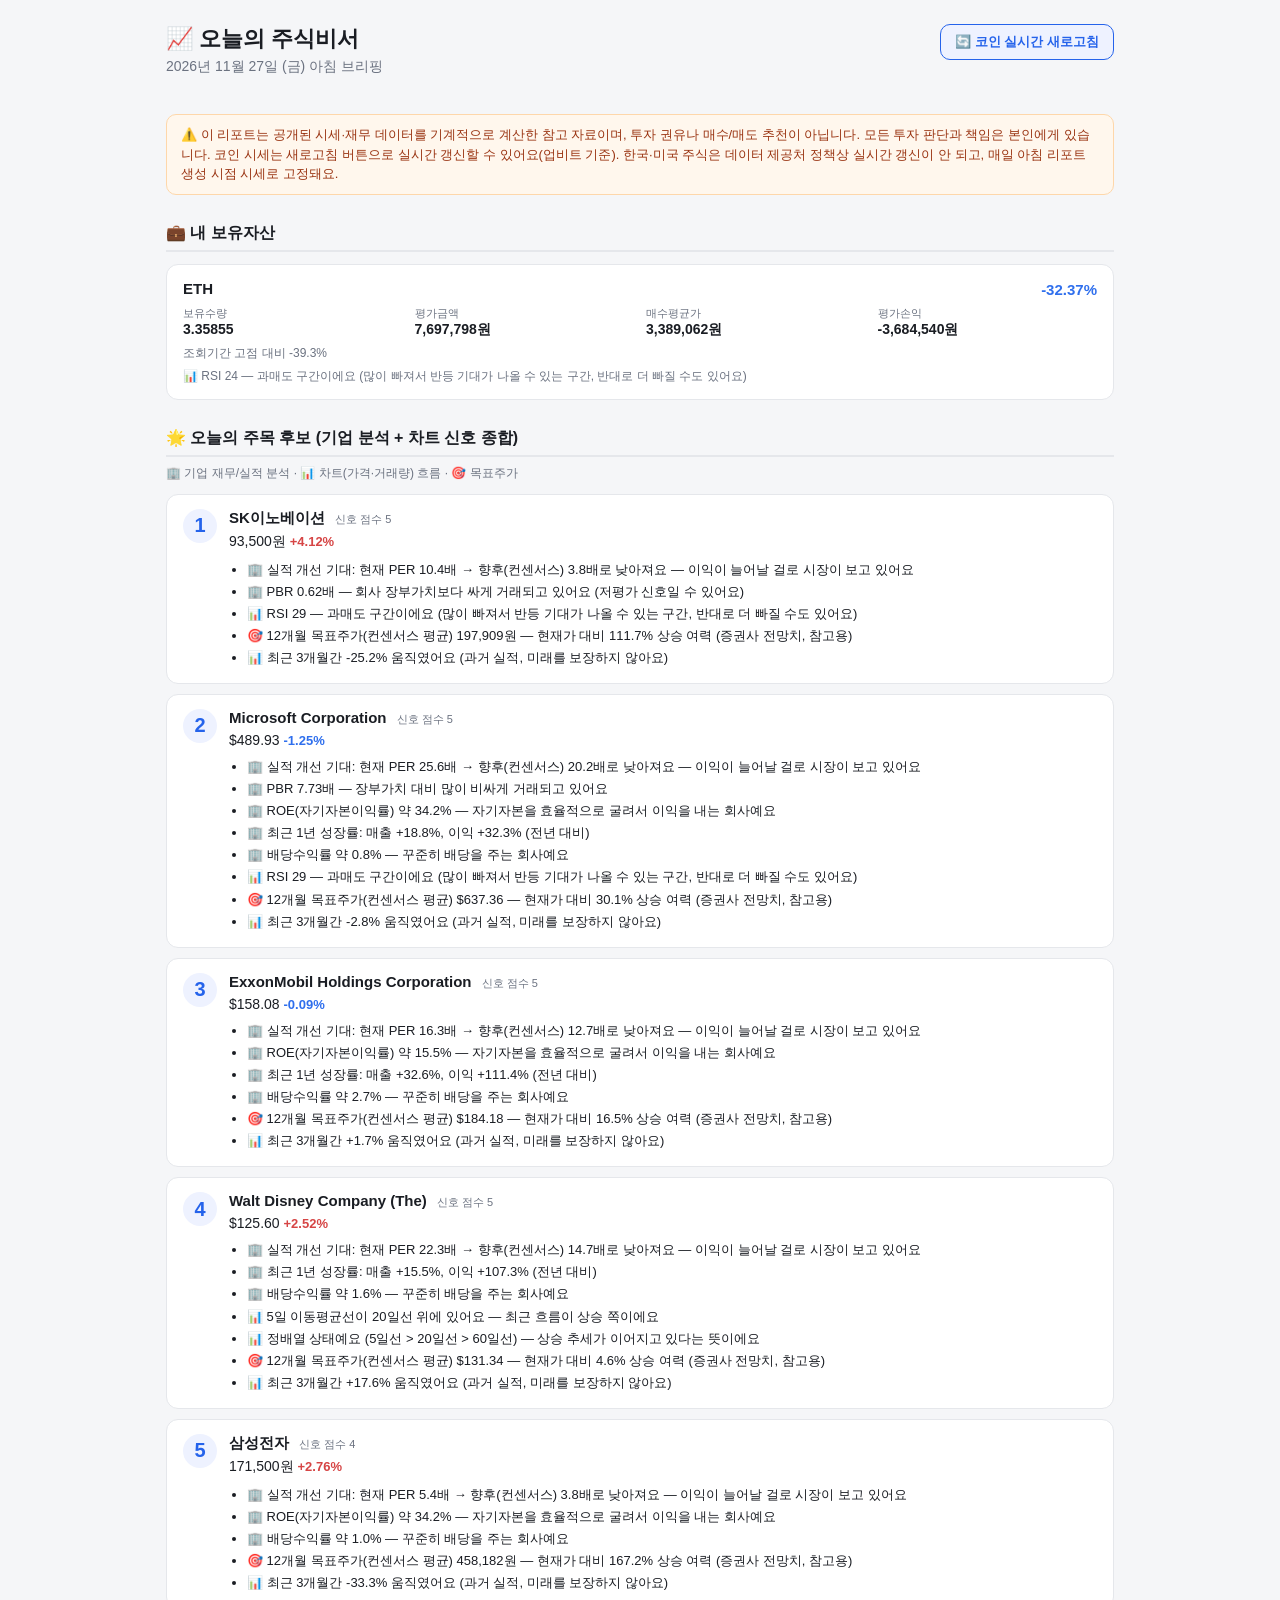
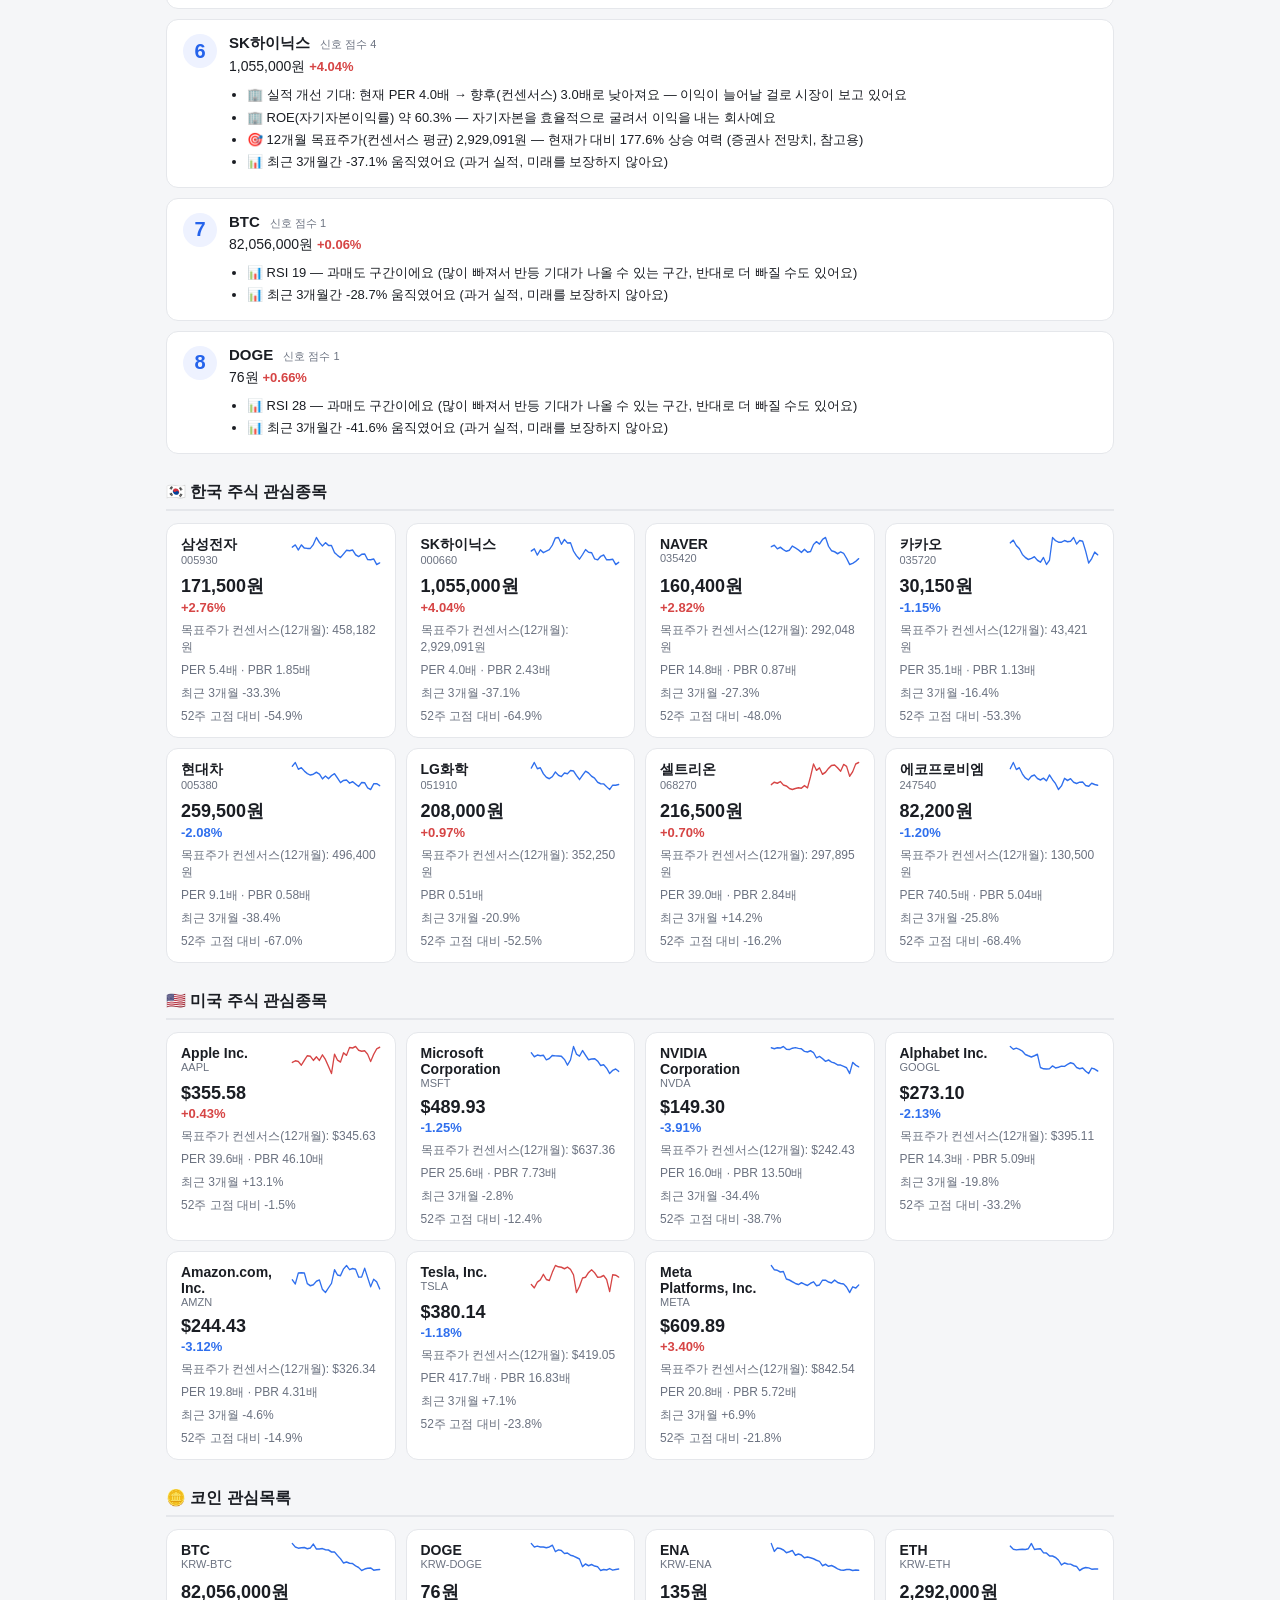
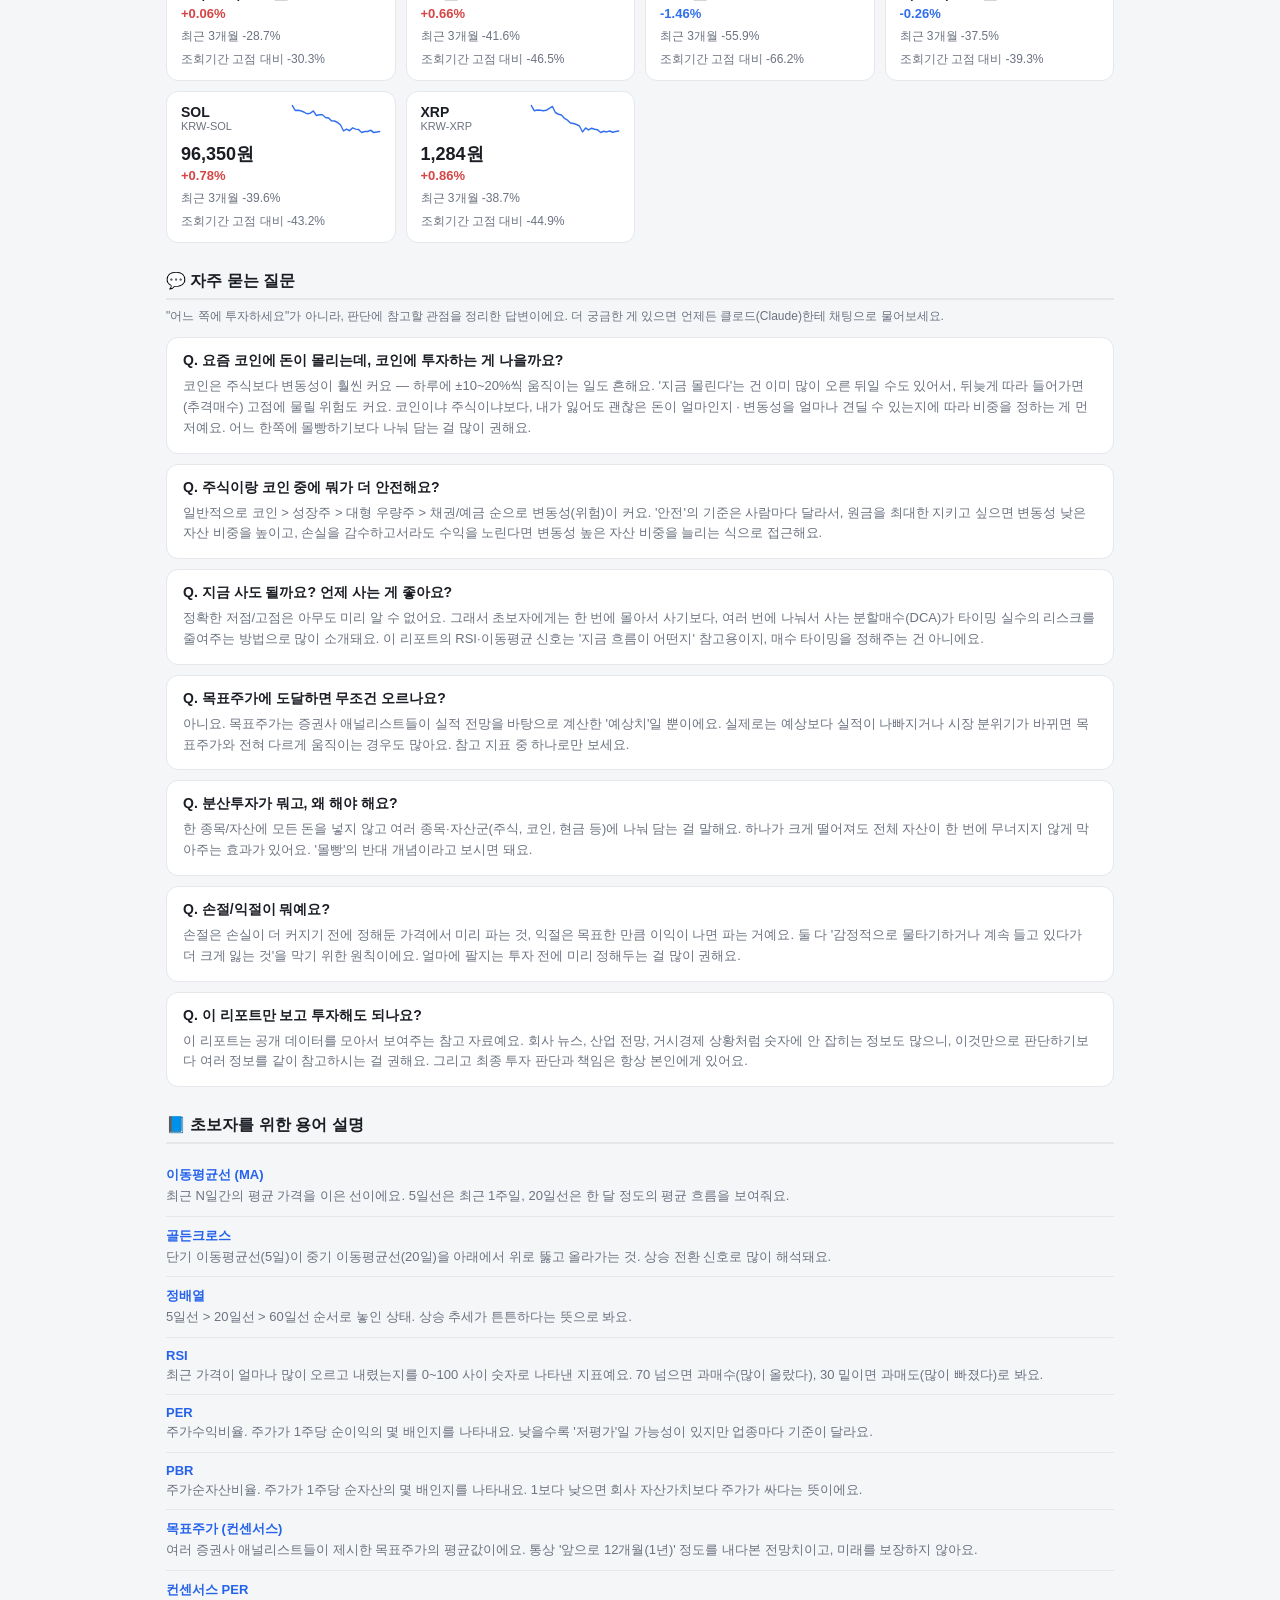
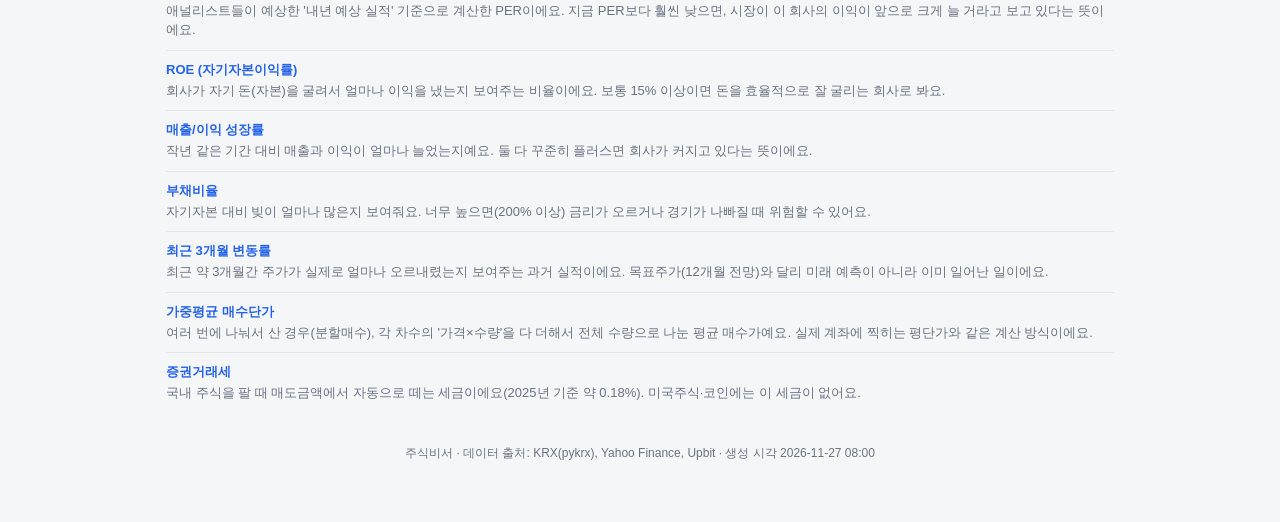
==== commit 8aa42758: "자동 리포트 갱신 2026-11-27 08:00" ====
--- a/docs/index.html
+++ b/docs/index.html
@@ -3,7 +3,7 @@
 <head>
 <meta charset="utf-8">
 <meta name="viewport" content="width=device-width, initial-scale=1">
-<title>오늘의 주식비서 - 2026년 11월 26일 (목)</title>
+<title>오늘의 주식비서 - 2026년 11월 27일 (금)</title>
 <style>
 :root {
     --bg: #f5f6f8; --card-bg: #ffffff; --text: #1a1d23; --sub-text: #6b7280;
@@ -82,7 +82,7 @@
 <div class="header-row">
     <div>
         <h1>📈 오늘의 주식비서</h1>
-        <div class="date">2026년 11월 26일 (목) 아침 브리핑</div>
+        <div class="date">2026년 11월 27일 (금) 아침 브리핑</div>
     </div>
     <button id="refresh-btn" class="refresh-btn" onclick="refreshCoinPrices()">🔄 코인 실시간 새로고침</button>
 </div>
@@ -93,18 +93,18 @@
 <h2 class="section">💼 내 보유자산</h2><div class="hold-card" data-live-market="KRW-ETH" data-qty="3.35855073" data-avg-price="3389062.45627493">
         <div class="hold-top">
             <div class="name">ETH</div>
-            <div class="chg down" data-field="pnl-pct">-32.61%</div>
+            <div class="chg down" data-field="pnl-pct">-32.37%</div>
         </div>
         <div class="hold-grid">
             <div><span class="hold-label">보유수량</span>3.35855</div>
-            <div><span class="hold-label">평가금액</span><span data-field="eval">7,670,930</span>원</div>
+            <div><span class="hold-label">평가금액</span><span data-field="eval">7,697,798</span>원</div>
             <div><span class="hold-label">매수평균가</span>3,389,062원</div>
-            <div><span class="hold-label">평가손익</span><span data-field="pnl">-3,711,408</span>원</div>
+            <div><span class="hold-label">평가손익</span><span data-field="pnl">-3,684,540</span>원</div>
         </div>
         
         
-        <div class="meta">조회기간 고점 대비 -39.5%</div>
-        <div class="meta">📊 RSI 22 — 과매도 구간이에요 (많이 빠져서 반등 기대가 나올 수 있는 구간, 반대로 더 빠질 수도 있어요)</div>
+        <div class="meta">조회기간 고점 대비 -39.3%</div>
+        <div class="meta">📊 RSI 24 — 과매도 구간이에요 (많이 빠져서 반등 기대가 나올 수 있는 구간, 반대로 더 빠질 수도 있어요)</div>
     </div>
 
 <h2 class="section">🌟 오늘의 주목 후보 (기업 분석 + 차트 신호 종합)</h2>
@@ -113,22 +113,13 @@
         <div class="cand-rank">1</div>
         <div class="cand-body">
             <div class="cand-name">SK이노베이션 <span class="cand-score">신호 점수 5</span></div>
-            <div class="cand-price">89,800원
-                <span class="chg down">-0.55%</span>
-            </div>
-            <ul class="signals"><li>🏢 실적 개선 기대: 현재 PER 10.0배 → 향후(컨센서스) 3.6배로 낮아져요 — 이익이 늘어날 걸로 시장이 보고 있어요</li><li>🏢 PBR 0.60배 — 회사 장부가치보다 싸게 거래되고 있어요 (저평가 신호일 수 있어요)</li><li>📊 RSI 19 — 과매도 구간이에요 (많이 빠져서 반등 기대가 나올 수 있는 구간, 반대로 더 빠질 수도 있어요)</li><li>🎯 12개월 목표주가(컨센서스 평균) 197,909원 — 현재가 대비 120.4% 상승 여력 (증권사 전망치, 참고용)</li><li>📊 최근 3개월간 -31.0% 움직였어요 (과거 실적, 미래를 보장하지 않아요)</li></ul>
+            <div class="cand-price">93,500원
+                <span class="chg up">+4.12%</span>
+            </div>
+            <ul class="signals"><li>🏢 실적 개선 기대: 현재 PER 10.4배 → 향후(컨센서스) 3.8배로 낮아져요 — 이익이 늘어날 걸로 시장이 보고 있어요</li><li>🏢 PBR 0.62배 — 회사 장부가치보다 싸게 거래되고 있어요 (저평가 신호일 수 있어요)</li><li>📊 RSI 29 — 과매도 구간이에요 (많이 빠져서 반등 기대가 나올 수 있는 구간, 반대로 더 빠질 수도 있어요)</li><li>🎯 12개월 목표주가(컨센서스 평균) 197,909원 — 현재가 대비 111.7% 상승 여력 (증권사 전망치, 참고용)</li><li>📊 최근 3개월간 -25.2% 움직였어요 (과거 실적, 미래를 보장하지 않아요)</li></ul>
         </div>
     </div><div class="cand-card">
         <div class="cand-rank">2</div>
-        <div class="cand-body">
-            <div class="cand-name">아모레퍼시픽 <span class="cand-score">신호 점수 5</span></div>
-            <div class="cand-price">146,700원
-                <span class="chg up">+5.92%</span>
-            </div>
-            <ul class="signals"><li>🏢 실적 개선 기대: 현재 PER 36.7배 → 향후(컨센서스) 29.2배로 낮아져요 — 이익이 늘어날 걸로 시장이 보고 있어요</li><li>🏢 배당수익률 약 0.8% — 꾸준히 배당을 주는 회사예요</li><li>📊 5일 이동평균선이 20일선 위에 있어요 — 최근 흐름이 상승 쪽이에요</li><li>📊 최근 거래량이 평소보다 2배 이상 늘었어요 — 관심이 몰리고 있다는 신호예요</li><li>🎯 12개월 목표주가(컨센서스 평균) 184,429원 — 현재가 대비 25.7% 상승 여력 (증권사 전망치, 참고용)</li><li>📊 최근 3개월간 +4.9% 움직였어요 (과거 실적, 미래를 보장하지 않아요)</li></ul>
-        </div>
-    </div><div class="cand-card">
-        <div class="cand-rank">3</div>
         <div class="cand-body">
             <div class="cand-name">Microsoft Corporation <span class="cand-score">신호 점수 5</span></div>
             <div class="cand-price">$489.93
@@ -137,7 +128,7 @@
             <ul class="signals"><li>🏢 실적 개선 기대: 현재 PER 25.6배 → 향후(컨센서스) 20.2배로 낮아져요 — 이익이 늘어날 걸로 시장이 보고 있어요</li><li>🏢 PBR 7.73배 — 장부가치 대비 많이 비싸게 거래되고 있어요</li><li>🏢 ROE(자기자본이익률) 약 34.2% — 자기자본을 효율적으로 굴려서 이익을 내는 회사예요</li><li>🏢 최근 1년 성장률: 매출 +18.8%, 이익 +32.3% (전년 대비)</li><li>🏢 배당수익률 약 0.8% — 꾸준히 배당을 주는 회사예요</li><li>📊 RSI 29 — 과매도 구간이에요 (많이 빠져서 반등 기대가 나올 수 있는 구간, 반대로 더 빠질 수도 있어요)</li><li>🎯 12개월 목표주가(컨센서스 평균) $637.36 — 현재가 대비 30.1% 상승 여력 (증권사 전망치, 참고용)</li><li>📊 최근 3개월간 -2.8% 움직였어요 (과거 실적, 미래를 보장하지 않아요)</li></ul>
         </div>
     </div><div class="cand-card">
-        <div class="cand-rank">4</div>
+        <div class="cand-rank">3</div>
         <div class="cand-body">
             <div class="cand-name">ExxonMobil Holdings Corporation <span class="cand-score">신호 점수 5</span></div>
             <div class="cand-price">$158.08
@@ -146,7 +137,7 @@
             <ul class="signals"><li>🏢 실적 개선 기대: 현재 PER 16.3배 → 향후(컨센서스) 12.7배로 낮아져요 — 이익이 늘어날 걸로 시장이 보고 있어요</li><li>🏢 ROE(자기자본이익률) 약 15.5% — 자기자본을 효율적으로 굴려서 이익을 내는 회사예요</li><li>🏢 최근 1년 성장률: 매출 +32.6%, 이익 +111.4% (전년 대비)</li><li>🏢 배당수익률 약 2.7% — 꾸준히 배당을 주는 회사예요</li><li>🎯 12개월 목표주가(컨센서스 평균) $184.18 — 현재가 대비 16.5% 상승 여력 (증권사 전망치, 참고용)</li><li>📊 최근 3개월간 +1.7% 움직였어요 (과거 실적, 미래를 보장하지 않아요)</li></ul>
         </div>
     </div><div class="cand-card">
-        <div class="cand-rank">5</div>
+        <div class="cand-rank">4</div>
         <div class="cand-body">
             <div class="cand-name">Walt Disney Company (The) <span class="cand-score">신호 점수 5</span></div>
             <div class="cand-price">$125.60
@@ -155,31 +146,40 @@
             <ul class="signals"><li>🏢 실적 개선 기대: 현재 PER 22.3배 → 향후(컨센서스) 14.7배로 낮아져요 — 이익이 늘어날 걸로 시장이 보고 있어요</li><li>🏢 최근 1년 성장률: 매출 +15.5%, 이익 +107.3% (전년 대비)</li><li>🏢 배당수익률 약 1.6% — 꾸준히 배당을 주는 회사예요</li><li>📊 5일 이동평균선이 20일선 위에 있어요 — 최근 흐름이 상승 쪽이에요</li><li>📊 정배열 상태예요 (5일선 > 20일선 > 60일선) — 상승 추세가 이어지고 있다는 뜻이에요</li><li>🎯 12개월 목표주가(컨센서스 평균) $131.34 — 현재가 대비 4.6% 상승 여력 (증권사 전망치, 참고용)</li><li>📊 최근 3개월간 +17.6% 움직였어요 (과거 실적, 미래를 보장하지 않아요)</li></ul>
         </div>
     </div><div class="cand-card">
+        <div class="cand-rank">5</div>
+        <div class="cand-body">
+            <div class="cand-name">삼성전자 <span class="cand-score">신호 점수 4</span></div>
+            <div class="cand-price">171,500원
+                <span class="chg up">+2.76%</span>
+            </div>
+            <ul class="signals"><li>🏢 실적 개선 기대: 현재 PER 5.4배 → 향후(컨센서스) 3.8배로 낮아져요 — 이익이 늘어날 걸로 시장이 보고 있어요</li><li>🏢 ROE(자기자본이익률) 약 34.2% — 자기자본을 효율적으로 굴려서 이익을 내는 회사예요</li><li>🏢 배당수익률 약 1.0% — 꾸준히 배당을 주는 회사예요</li><li>🎯 12개월 목표주가(컨센서스 평균) 458,182원 — 현재가 대비 167.2% 상승 여력 (증권사 전망치, 참고용)</li><li>📊 최근 3개월간 -33.3% 움직였어요 (과거 실적, 미래를 보장하지 않아요)</li></ul>
+        </div>
+    </div><div class="cand-card">
         <div class="cand-rank">6</div>
         <div class="cand-body">
-            <div class="cand-name">삼성전자 <span class="cand-score">신호 점수 4</span></div>
-            <div class="cand-price">166,900원
-                <span class="chg down">-8.75%</span>
-            </div>
-            <ul class="signals"><li>🏢 실적 개선 기대: 현재 PER 5.2배 → 향후(컨센서스) 3.7배로 낮아져요 — 이익이 늘어날 걸로 시장이 보고 있어요</li><li>🏢 ROE(자기자본이익률) 약 34.2% — 자기자본을 효율적으로 굴려서 이익을 내는 회사예요</li><li>🏢 배당수익률 약 1.0% — 꾸준히 배당을 주는 회사예요</li><li>🎯 12개월 목표주가(컨센서스 평균) 458,182원 — 현재가 대비 174.5% 상승 여력 (증권사 전망치, 참고용)</li><li>📊 최근 3개월간 -35.1% 움직였어요 (과거 실적, 미래를 보장하지 않아요)</li></ul>
+            <div class="cand-name">SK하이닉스 <span class="cand-score">신호 점수 4</span></div>
+            <div class="cand-price">1,055,000원
+                <span class="chg up">+4.04%</span>
+            </div>
+            <ul class="signals"><li>🏢 실적 개선 기대: 현재 PER 4.0배 → 향후(컨센서스) 3.0배로 낮아져요 — 이익이 늘어날 걸로 시장이 보고 있어요</li><li>🏢 ROE(자기자본이익률) 약 60.3% — 자기자본을 효율적으로 굴려서 이익을 내는 회사예요</li><li>🎯 12개월 목표주가(컨센서스 평균) 2,929,091원 — 현재가 대비 177.6% 상승 여력 (증권사 전망치, 참고용)</li><li>📊 최근 3개월간 -37.1% 움직였어요 (과거 실적, 미래를 보장하지 않아요)</li></ul>
         </div>
     </div><div class="cand-card">
         <div class="cand-rank">7</div>
         <div class="cand-body">
             <div class="cand-name">BTC <span class="cand-score">신호 점수 1</span></div>
-            <div class="cand-price">81,489,000원
+            <div class="cand-price">82,056,000원
                 <span class="chg up">+0.06%</span>
             </div>
-            <ul class="signals"><li>📊 RSI 14 — 과매도 구간이에요 (많이 빠져서 반등 기대가 나올 수 있는 구간, 반대로 더 빠질 수도 있어요)</li><li>📊 최근 3개월간 -29.7% 움직였어요 (과거 실적, 미래를 보장하지 않아요)</li></ul>
+            <ul class="signals"><li>📊 RSI 19 — 과매도 구간이에요 (많이 빠져서 반등 기대가 나올 수 있는 구간, 반대로 더 빠질 수도 있어요)</li><li>📊 최근 3개월간 -28.7% 움직였어요 (과거 실적, 미래를 보장하지 않아요)</li></ul>
         </div>
     </div><div class="cand-card">
         <div class="cand-rank">8</div>
         <div class="cand-body">
             <div class="cand-name">DOGE <span class="cand-score">신호 점수 1</span></div>
             <div class="cand-price">76원
-                <span class="chg up">+0.53%</span>
-            </div>
-            <ul class="signals"><li>📊 RSI 24 — 과매도 구간이에요 (많이 빠져서 반등 기대가 나올 수 있는 구간, 반대로 더 빠질 수도 있어요)</li><li>📊 최근 3개월간 -40.9% 움직였어요 (과거 실적, 미래를 보장하지 않아요)</li></ul>
+                <span class="chg up">+0.66%</span>
+            </div>
+            <ul class="signals"><li>📊 RSI 28 — 과매도 구간이에요 (많이 빠져서 반등 기대가 나올 수 있는 구간, 반대로 더 빠질 수도 있어요)</li><li>📊 최근 3개월간 -41.6% 움직였어요 (과거 실적, 미래를 보장하지 않아요)</li></ul>
         </div>
     </div>
 
@@ -190,88 +190,88 @@
                 <div class="name">삼성전자</div>
                 <div class="sub">005930</div>
             </div>
-            <svg viewBox="0 0 140 40" class="spark" preserveAspectRatio="none"><polyline points="2.0,19.3 6.7,14.9 11.4,11.9 16.1,18.6 20.8,11.9 25.4,16.1 30.1,16.5 34.8,16.5 39.5,11.2 44.2,2.0 48.9,8.7 53.6,13.3 58.3,8.9 63.0,12.6 67.7,12.8 72.3,22.1 77.0,25.7 81.7,28.7 86.4,24.0 91.1,19.1 95.8,19.7 100.5,18.6 105.2,25.0 109.9,27.4 114.6,24.4 119.2,23.9 123.9,31.5 128.6,31.7 133.3,30.6 138.0,38.0" fill="none" stroke="var(--down)" stroke-width="2" stroke-linecap="round" stroke-linejoin="round"/></svg>
-        </div>
-        <div class="price" data-field="price">166,900원</div>
-        <div class="chg down" data-field="chg">-8.75%</div>
-        <div class="meta">목표주가 컨센서스(12개월): 458,182원</div><div class="meta">PER 5.2배 · PBR 1.80배</div><div class="meta">최근 3개월 -35.1%</div><div class="meta">52주 고점 대비 -56.1%</div>
+            <svg viewBox="0 0 140 40" class="spark" preserveAspectRatio="none"><polyline points="2.0,14.9 6.7,11.9 11.4,18.6 16.1,11.9 20.8,16.1 25.4,16.5 30.1,16.5 34.8,11.2 39.5,2.0 44.2,8.7 48.9,13.3 53.6,8.9 58.3,12.6 63.0,12.8 67.7,22.1 72.3,25.7 77.0,28.7 81.7,24.0 86.4,19.1 91.1,19.7 95.8,18.6 100.5,25.0 105.2,27.4 109.9,24.4 114.6,23.9 119.2,31.5 123.9,31.7 128.6,30.6 133.3,38.0 138.0,35.9" fill="none" stroke="var(--down)" stroke-width="2" stroke-linecap="round" stroke-linejoin="round"/></svg>
+        </div>
+        <div class="price" data-field="price">171,500원</div>
+        <div class="chg up" data-field="chg">+2.76%</div>
+        <div class="meta">목표주가 컨센서스(12개월): 458,182원</div><div class="meta">PER 5.4배 · PBR 1.85배</div><div class="meta">최근 3개월 -33.3%</div><div class="meta">52주 고점 대비 -54.9%</div>
     </div><div class="card">
         <div class="card-top">
             <div>
                 <div class="name">SK하이닉스</div>
                 <div class="sub">000660</div>
             </div>
-            <svg viewBox="0 0 140 40" class="spark" preserveAspectRatio="none"><polyline points="2.0,21.9 6.7,20.0 11.4,17.2 16.1,25.4 20.8,18.4 25.4,22.2 30.1,20.1 34.8,18.2 39.5,12.2 44.2,2.6 48.9,2.0 53.6,11.0 58.3,4.6 63.0,9.3 67.7,8.9 72.3,20.2 77.0,26.4 81.7,30.8 86.4,24.8 91.1,18.1 95.8,21.7 100.5,22.3 105.2,30.5 109.9,31.8 114.6,27.2 119.2,25.4 123.9,31.8 128.6,31.8 133.3,30.9 138.0,38.0" fill="none" stroke="var(--down)" stroke-width="2" stroke-linecap="round" stroke-linejoin="round"/></svg>
-        </div>
-        <div class="price" data-field="price">1,014,000원</div>
-        <div class="chg down" data-field="chg">-8.89%</div>
-        <div class="meta">목표주가 컨센서스(12개월): 2,929,091원</div><div class="meta">PER 3.9배 · PBR 2.34배</div><div class="meta">최근 3개월 -39.3%</div><div class="meta">52주 고점 대비 -66.2%</div>
+            <svg viewBox="0 0 140 40" class="spark" preserveAspectRatio="none"><polyline points="2.0,20.0 6.7,17.2 11.4,25.4 16.1,18.4 20.8,22.2 25.4,20.1 30.1,18.2 34.8,12.2 39.5,2.6 44.2,2.0 48.9,11.0 53.6,4.6 58.3,9.3 63.0,8.9 67.7,20.2 72.3,26.4 77.0,30.8 81.7,24.8 86.4,18.1 91.1,21.7 95.8,22.3 100.5,30.5 105.2,31.8 109.9,27.2 114.6,25.4 119.2,31.8 123.9,31.8 128.6,30.9 133.3,38.0 138.0,35.1" fill="none" stroke="var(--down)" stroke-width="2" stroke-linecap="round" stroke-linejoin="round"/></svg>
+        </div>
+        <div class="price" data-field="price">1,055,000원</div>
+        <div class="chg up" data-field="chg">+4.04%</div>
+        <div class="meta">목표주가 컨센서스(12개월): 2,929,091원</div><div class="meta">PER 4.0배 · PBR 2.43배</div><div class="meta">최근 3개월 -37.1%</div><div class="meta">52주 고점 대비 -64.9%</div>
     </div><div class="card">
         <div class="card-top">
             <div>
                 <div class="name">NAVER</div>
                 <div class="sub">035420</div>
             </div>
-            <svg viewBox="0 0 140 40" class="spark" preserveAspectRatio="none"><polyline points="2.0,21.4 6.7,14.2 11.4,12.4 16.1,17.1 20.8,15.0 25.4,18.1 30.1,20.4 34.8,19.0 39.5,13.4 44.2,15.8 48.9,18.4 53.6,21.9 58.3,17.8 63.0,21.6 67.7,20.8 72.3,11.3 77.0,7.6 81.7,10.7 86.4,4.6 91.1,2.0 95.8,13.8 100.5,19.6 105.2,21.0 109.9,23.7 114.6,21.2 119.2,23.2 123.9,29.9 128.6,38.0 133.3,36.5 138.0,33.8" fill="none" stroke="var(--down)" stroke-width="2" stroke-linecap="round" stroke-linejoin="round"/></svg>
-        </div>
-        <div class="price" data-field="price">156,000원</div>
-        <div class="chg up" data-field="chg">+2.16%</div>
-        <div class="meta">목표주가 컨센서스(12개월): 292,048원</div><div class="meta">PER 14.3배 · PBR 0.85배</div><div class="meta">최근 3개월 -30.2%</div><div class="meta">52주 고점 대비 -49.4%</div>
+            <svg viewBox="0 0 140 40" class="spark" preserveAspectRatio="none"><polyline points="2.0,14.2 6.7,12.4 11.4,17.1 16.1,15.0 20.8,18.1 25.4,20.4 30.1,19.0 34.8,13.4 39.5,15.8 44.2,18.4 48.9,21.9 53.6,17.8 58.3,21.6 63.0,20.8 67.7,11.3 72.3,7.6 77.0,10.7 81.7,4.6 86.4,2.0 91.1,13.8 95.8,19.6 100.5,21.0 105.2,23.7 109.9,21.2 114.6,23.2 119.2,29.9 123.9,38.0 128.6,36.5 133.3,33.8 138.0,30.3" fill="none" stroke="var(--down)" stroke-width="2" stroke-linecap="round" stroke-linejoin="round"/></svg>
+        </div>
+        <div class="price" data-field="price">160,400원</div>
+        <div class="chg up" data-field="chg">+2.82%</div>
+        <div class="meta">목표주가 컨센서스(12개월): 292,048원</div><div class="meta">PER 14.8배 · PBR 0.87배</div><div class="meta">최근 3개월 -27.3%</div><div class="meta">52주 고점 대비 -48.0%</div>
     </div><div class="card">
         <div class="card-top">
             <div>
                 <div class="name">카카오</div>
                 <div class="sub">035720</div>
             </div>
-            <svg viewBox="0 0 140 40" class="spark" preserveAspectRatio="none"><polyline points="2.0,17.9 6.7,9.2 11.4,5.6 16.1,12.8 20.8,16.9 25.4,24.6 30.1,28.7 34.8,31.3 39.5,29.8 44.2,27.7 48.9,32.3 53.6,34.9 58.3,28.7 63.0,38.0 67.7,32.3 72.3,2.0 77.0,6.1 81.7,8.2 86.4,8.2 91.1,6.1 95.8,7.7 100.5,7.1 105.2,2.0 109.9,10.7 114.6,6.1 119.2,7.1 123.9,20.0 128.6,35.9 133.3,30.3 138.0,21.5" fill="none" stroke="var(--down)" stroke-width="2" stroke-linecap="round" stroke-linejoin="round"/></svg>
-        </div>
-        <div class="price" data-field="price">30,500원</div>
-        <div class="chg up" data-field="chg">+2.87%</div>
-        <div class="meta">목표주가 컨센서스(12개월): 43,421원</div><div class="meta">PER 35.5배 · PBR 1.14배</div><div class="meta">최근 3개월 -14.8%</div><div class="meta">52주 고점 대비 -52.7%</div>
+            <svg viewBox="0 0 140 40" class="spark" preserveAspectRatio="none"><polyline points="2.0,9.2 6.7,5.6 11.4,12.8 16.1,16.9 20.8,24.6 25.4,28.7 30.1,31.3 34.8,29.8 39.5,27.7 44.2,32.3 48.9,34.9 53.6,28.7 58.3,38.0 63.0,32.3 67.7,2.0 72.3,6.1 77.0,8.2 81.7,8.2 86.4,6.1 91.1,7.7 95.8,7.1 100.5,2.0 105.2,10.7 109.9,6.1 114.6,7.1 119.2,20.0 123.9,35.9 128.6,30.3 133.3,21.5 138.0,25.1" fill="none" stroke="var(--down)" stroke-width="2" stroke-linecap="round" stroke-linejoin="round"/></svg>
+        </div>
+        <div class="price" data-field="price">30,150원</div>
+        <div class="chg down" data-field="chg">-1.15%</div>
+        <div class="meta">목표주가 컨센서스(12개월): 43,421원</div><div class="meta">PER 35.1배 · PBR 1.13배</div><div class="meta">최근 3개월 -16.4%</div><div class="meta">52주 고점 대비 -53.3%</div>
     </div><div class="card">
         <div class="card-top">
             <div>
                 <div class="name">현대차</div>
                 <div class="sub">005380</div>
             </div>
-            <svg viewBox="0 0 140 40" class="spark" preserveAspectRatio="none"><polyline points="2.0,18.6 6.7,7.0 11.4,2.0 16.1,11.0 20.8,8.9 25.4,13.4 30.1,16.9 34.8,18.8 39.5,17.6 44.2,15.0 48.9,17.4 53.6,23.8 58.3,20.0 63.0,23.6 67.7,19.5 72.3,16.9 77.0,22.6 81.7,28.8 86.4,25.9 91.1,25.4 95.8,29.5 100.5,27.6 105.2,30.7 109.9,34.0 114.6,28.8 119.2,29.0 123.9,35.9 128.6,38.0 133.3,30.4 138.0,30.2" fill="none" stroke="var(--down)" stroke-width="2" stroke-linecap="round" stroke-linejoin="round"/></svg>
-        </div>
-        <div class="price" data-field="price">265,000원</div>
-        <div class="chg up" data-field="chg">+0.19%</div>
-        <div class="meta">목표주가 컨센서스(12개월): 501,667원</div><div class="meta">PER 9.3배 · PBR 0.60배</div><div class="meta">최근 3개월 -36.0%</div><div class="meta">52주 고점 대비 -66.3%</div>
+            <svg viewBox="0 0 140 40" class="spark" preserveAspectRatio="none"><polyline points="2.0,7.0 6.7,2.0 11.4,11.0 16.1,8.9 20.8,13.4 25.4,16.9 30.1,18.8 34.8,17.6 39.5,15.0 44.2,17.4 48.9,23.8 53.6,20.0 58.3,23.6 63.0,19.5 67.7,16.9 72.3,22.6 77.0,28.8 81.7,25.9 86.4,25.4 91.1,29.5 95.8,27.6 100.5,30.7 105.2,34.0 109.9,28.8 114.6,29.0 119.2,35.9 123.9,38.0 128.6,30.4 133.3,30.2 138.0,32.8" fill="none" stroke="var(--down)" stroke-width="2" stroke-linecap="round" stroke-linejoin="round"/></svg>
+        </div>
+        <div class="price" data-field="price">259,500원</div>
+        <div class="chg down" data-field="chg">-2.08%</div>
+        <div class="meta">목표주가 컨센서스(12개월): 496,400원</div><div class="meta">PER 9.1배 · PBR 0.58배</div><div class="meta">최근 3개월 -38.4%</div><div class="meta">52주 고점 대비 -67.0%</div>
     </div><div class="card">
         <div class="card-top">
             <div>
                 <div class="name">LG화학</div>
                 <div class="sub">051910</div>
             </div>
-            <svg viewBox="0 0 140 40" class="spark" preserveAspectRatio="none"><polyline points="2.0,11.7 6.7,9.4 11.4,2.0 16.1,10.3 20.8,9.1 25.4,17.0 30.1,21.7 34.8,23.6 39.5,20.8 44.2,14.6 48.9,19.1 53.6,20.8 58.3,16.0 63.0,17.0 67.7,12.7 72.3,13.4 77.0,19.3 81.7,24.8 86.4,18.9 91.1,13.6 95.8,16.0 100.5,20.3 105.2,22.9 109.9,28.4 114.6,30.3 119.2,30.5 123.9,34.3 128.6,38.0 133.3,32.2 138.0,32.4" fill="none" stroke="var(--down)" stroke-width="2" stroke-linecap="round" stroke-linejoin="round"/></svg>
-        </div>
-        <div class="price" data-field="price">206,000원</div>
-        <div class="chg down" data-field="chg">-0.24%</div>
-        <div class="meta">목표주가 컨센서스(12개월): 352,250원</div><div class="meta">PBR 0.51배</div><div class="meta">최근 3개월 -24.5%</div><div class="meta">52주 고점 대비 -52.9%</div>
+            <svg viewBox="0 0 140 40" class="spark" preserveAspectRatio="none"><polyline points="2.0,9.4 6.7,2.0 11.4,10.3 16.1,9.1 20.8,17.0 25.4,21.7 30.1,23.6 34.8,20.8 39.5,14.6 44.2,19.1 48.9,20.8 53.6,16.0 58.3,17.0 63.0,12.7 67.7,13.4 72.3,19.3 77.0,24.8 81.7,18.9 86.4,13.6 91.1,16.0 95.8,20.3 100.5,22.9 105.2,28.4 109.9,30.3 114.6,30.5 119.2,34.3 123.9,38.0 128.6,32.2 133.3,32.4 138.0,31.4" fill="none" stroke="var(--down)" stroke-width="2" stroke-linecap="round" stroke-linejoin="round"/></svg>
+        </div>
+        <div class="price" data-field="price">208,000원</div>
+        <div class="chg up" data-field="chg">+0.97%</div>
+        <div class="meta">목표주가 컨센서스(12개월): 352,250원</div><div class="meta">PBR 0.51배</div><div class="meta">최근 3개월 -20.9%</div><div class="meta">52주 고점 대비 -52.5%</div>
     </div><div class="card">
         <div class="card-top">
             <div>
                 <div class="name">셀트리온</div>
                 <div class="sub">068270</div>
             </div>
-            <svg viewBox="0 0 140 40" class="spark" preserveAspectRatio="none"><polyline points="2.0,38.0 6.7,24.7 11.4,22.2 16.1,23.2 20.8,21.4 25.4,25.2 30.1,26.1 34.8,28.9 39.5,30.1 44.2,29.1 48.9,28.3 53.6,28.7 58.3,25.8 63.0,28.4 67.7,16.0 72.3,2.0 77.0,9.0 81.7,6.3 86.4,13.3 91.1,11.2 95.8,6.9 100.5,3.6 105.2,3.1 109.9,6.3 114.6,10.1 119.2,2.5 123.9,4.7 128.6,15.5 133.3,10.6 138.0,2.0" fill="none" stroke="var(--up)" stroke-width="2" stroke-linecap="round" stroke-linejoin="round"/></svg>
-        </div>
-        <div class="price" data-field="price">215,000원</div>
-        <div class="chg up" data-field="chg">+3.86%</div>
-        <div class="meta">목표주가 컨센서스(12개월): 297,895원</div><div class="meta">PER 38.7배 · PBR 2.82배</div><div class="meta">최근 3개월 +10.8%</div><div class="meta">52주 고점 대비 -16.8%</div>
+            <svg viewBox="0 0 140 40" class="spark" preserveAspectRatio="none"><polyline points="2.0,31.5 6.7,28.3 11.4,29.7 16.1,27.4 20.8,32.0 25.4,33.2 30.1,36.6 34.8,38.0 39.5,36.7 44.2,35.8 48.9,36.3 53.6,32.8 58.3,35.9 63.0,20.9 67.7,4.0 72.3,12.4 77.0,9.2 81.7,17.7 86.4,15.0 91.1,9.8 95.8,5.9 100.5,5.3 105.2,9.2 109.9,13.7 114.6,4.6 119.2,7.2 123.9,20.3 128.6,14.4 133.3,4.0 138.0,2.0" fill="none" stroke="var(--up)" stroke-width="2" stroke-linecap="round" stroke-linejoin="round"/></svg>
+        </div>
+        <div class="price" data-field="price">216,500원</div>
+        <div class="chg up" data-field="chg">+0.70%</div>
+        <div class="meta">목표주가 컨센서스(12개월): 297,895원</div><div class="meta">PER 39.0배 · PBR 2.84배</div><div class="meta">최근 3개월 +14.2%</div><div class="meta">52주 고점 대비 -16.2%</div>
     </div><div class="card">
         <div class="card-top">
             <div>
                 <div class="name">에코프로비엠</div>
                 <div class="sub">247540</div>
             </div>
-            <svg viewBox="0 0 140 40" class="spark" preserveAspectRatio="none"><polyline points="2.0,13.7 6.7,10.2 11.4,2.0 16.1,11.3 20.8,9.0 25.4,17.2 30.1,22.6 34.8,25.2 39.5,20.3 44.2,18.6 48.9,23.3 53.6,25.3 58.3,22.9 63.0,26.4 67.7,18.6 72.3,24.9 77.0,30.1 81.7,38.0 86.4,33.1 91.1,23.2 95.8,26.0 100.5,23.6 105.2,28.3 109.9,29.9 114.6,28.2 119.2,28.0 123.9,32.7 128.6,33.8 133.3,29.6 138.0,31.3" fill="none" stroke="var(--down)" stroke-width="2" stroke-linecap="round" stroke-linejoin="round"/></svg>
-        </div>
-        <div class="price" data-field="price">83,200원</div>
-        <div class="chg down" data-field="chg">-2.23%</div>
-        <div class="meta">목표주가 컨센서스(12개월): 130,500원</div><div class="meta">PER 749.5배 · PBR 5.10배</div><div class="meta">최근 3개월 -27.8%</div><div class="meta">52주 고점 대비 -68.0%</div>
+            <svg viewBox="0 0 140 40" class="spark" preserveAspectRatio="none"><polyline points="2.0,10.2 6.7,2.0 11.4,11.3 16.1,9.0 20.8,17.2 25.4,22.6 30.1,25.2 34.8,20.3 39.5,18.6 44.2,23.3 48.9,25.3 53.6,22.9 58.3,26.4 63.0,18.6 67.7,24.9 72.3,30.1 77.0,38.0 81.7,33.1 86.4,23.2 91.1,26.0 95.8,23.6 100.5,28.3 105.2,29.9 109.9,28.2 114.6,28.0 119.2,32.7 123.9,33.8 128.6,29.6 133.3,31.3 138.0,32.2" fill="none" stroke="var(--down)" stroke-width="2" stroke-linecap="round" stroke-linejoin="round"/></svg>
+        </div>
+        <div class="price" data-field="price">82,200원</div>
+        <div class="chg down" data-field="chg">-1.20%</div>
+        <div class="meta">목표주가 컨센서스(12개월): 130,500원</div><div class="meta">PER 740.5배 · PBR 5.04배</div><div class="meta">최근 3개월 -25.8%</div><div class="meta">52주 고점 대비 -68.4%</div>
     </div></div>
 
 <h2 class="section">🇺🇸 미국 주식 관심종목</h2>
@@ -361,66 +361,66 @@
                 <div class="name">BTC</div>
                 <div class="sub">KRW-BTC</div>
             </div>
-            <svg viewBox="0 0 140 40" class="spark" preserveAspectRatio="none"><polyline points="2.0,3.5 6.7,2.0 11.4,6.7 16.1,8.2 20.8,7.8 25.4,7.3 30.1,8.9 34.8,8.0 39.5,2.8 44.2,9.4 48.9,9.2 53.6,8.8 58.3,10.4 63.0,10.7 67.7,13.3 72.3,13.2 77.0,18.0 81.7,22.4 86.4,28.0 91.1,26.6 95.8,28.4 100.5,28.7 105.2,31.9 109.9,34.0 114.6,38.0 119.2,36.1 123.9,34.9 128.6,34.6 133.3,37.6 138.0,37.5" fill="none" stroke="var(--down)" stroke-width="2" stroke-linecap="round" stroke-linejoin="round"/></svg>
-        </div>
-        <div class="price" data-field="price">81,489,000원</div>
+            <svg viewBox="0 0 140 40" class="spark" preserveAspectRatio="none"><polyline points="2.0,2.0 6.7,6.7 11.4,8.2 16.1,7.8 20.8,7.3 25.4,8.9 30.1,8.0 34.8,2.8 39.5,9.4 44.2,9.2 48.9,8.8 53.6,10.4 58.3,10.7 63.0,13.3 67.7,13.2 72.3,18.0 77.0,22.4 81.7,28.0 86.4,26.6 91.1,28.4 95.8,28.7 100.5,31.9 105.2,34.0 109.9,38.0 114.6,36.1 119.2,34.9 123.9,34.6 128.6,37.6 133.3,36.9 138.0,36.8" fill="none" stroke="var(--down)" stroke-width="2" stroke-linecap="round" stroke-linejoin="round"/></svg>
+        </div>
+        <div class="price" data-field="price">82,056,000원</div>
         <div class="chg up" data-field="chg">+0.06%</div>
-        <div class="meta">최근 3개월 -29.7%</div><div class="meta">조회기간 고점 대비 -30.7%</div>
+        <div class="meta">최근 3개월 -28.7%</div><div class="meta">조회기간 고점 대비 -30.3%</div>
     </div><div class="card" data-live-market="KRW-DOGE">
         <div class="card-top">
             <div>
                 <div class="name">DOGE</div>
                 <div class="sub">KRW-DOGE</div>
             </div>
-            <svg viewBox="0 0 140 40" class="spark" preserveAspectRatio="none"><polyline points="2.0,2.0 6.7,2.0 11.4,6.6 16.1,5.5 20.8,6.6 25.4,6.6 30.1,7.8 34.8,6.6 39.5,4.3 44.2,12.8 48.9,10.5 53.6,11.4 58.3,15.3 63.0,14.7 67.7,17.6 72.3,18.8 77.0,20.6 81.7,22.7 86.4,32.8 91.1,29.3 95.8,31.7 100.5,30.0 105.2,32.1 109.9,33.0 114.6,38.0 119.2,36.8 123.9,37.3 128.6,35.5 133.3,37.5 138.0,37.1" fill="none" stroke="var(--down)" stroke-width="2" stroke-linecap="round" stroke-linejoin="round"/></svg>
+            <svg viewBox="0 0 140 40" class="spark" preserveAspectRatio="none"><polyline points="2.0,2.0 6.7,6.6 11.4,5.5 16.1,6.6 20.8,6.6 25.4,7.8 30.1,6.6 34.8,4.3 39.5,12.8 44.2,10.5 48.9,11.4 53.6,15.3 58.3,14.7 63.0,17.6 67.7,18.8 72.3,20.6 77.0,22.7 81.7,32.8 86.4,29.3 91.1,31.7 95.8,30.0 100.5,32.1 105.2,33.0 109.9,38.0 114.6,36.8 119.2,37.3 123.9,35.5 128.6,37.5 133.3,36.7 138.0,36.1" fill="none" stroke="var(--down)" stroke-width="2" stroke-linecap="round" stroke-linejoin="round"/></svg>
         </div>
         <div class="price" data-field="price">76원</div>
-        <div class="chg up" data-field="chg">+0.53%</div>
-        <div class="meta">최근 3개월 -40.9%</div><div class="meta">조회기간 고점 대비 -47.1%</div>
+        <div class="chg up" data-field="chg">+0.66%</div>
+        <div class="meta">최근 3개월 -41.6%</div><div class="meta">조회기간 고점 대비 -46.5%</div>
     </div><div class="card" data-live-market="KRW-ENA">
         <div class="card-top">
             <div>
                 <div class="name">ENA</div>
                 <div class="sub">KRW-ENA</div>
             </div>
-            <svg viewBox="0 0 140 40" class="spark" preserveAspectRatio="none"><polyline points="2.0,2.7 6.7,2.0 11.4,12.5 16.1,8.1 20.8,8.6 25.4,10.6 30.1,14.2 34.8,13.0 39.5,11.3 44.2,17.7 48.9,16.0 53.6,17.4 58.3,21.1 63.0,19.9 67.7,20.9 72.3,22.3 77.0,24.3 81.7,25.8 86.4,31.6 91.1,29.7 95.8,32.4 100.5,31.4 105.2,33.3 109.9,35.8 114.6,37.3 119.2,37.8 123.9,36.8 128.6,36.8 133.3,38.0 138.0,37.3" fill="none" stroke="var(--down)" stroke-width="2" stroke-linecap="round" stroke-linejoin="round"/></svg>
-        </div>
-        <div class="price" data-field="price">136원</div>
-        <div class="chg up" data-field="chg">+1.49%</div>
-        <div class="meta">최근 3개월 -51.6%</div><div class="meta">조회기간 고점 대비 -65.9%</div>
+            <svg viewBox="0 0 140 40" class="spark" preserveAspectRatio="none"><polyline points="2.0,2.0 6.7,12.5 11.4,8.1 16.1,8.6 20.8,10.6 25.4,14.2 30.1,13.0 34.8,11.3 39.5,17.7 44.2,16.0 48.9,17.4 53.6,21.1 58.3,19.9 63.0,20.9 67.7,22.3 72.3,24.3 77.0,25.8 81.7,31.6 86.4,29.7 91.1,32.4 95.8,31.4 100.5,33.3 105.2,35.8 109.9,37.3 114.6,37.8 119.2,36.8 123.9,36.8 128.6,38.0 133.3,37.3 138.0,37.8" fill="none" stroke="var(--down)" stroke-width="2" stroke-linecap="round" stroke-linejoin="round"/></svg>
+        </div>
+        <div class="price" data-field="price">135원</div>
+        <div class="chg down" data-field="chg">-1.46%</div>
+        <div class="meta">최근 3개월 -55.9%</div><div class="meta">조회기간 고점 대비 -66.2%</div>
     </div><div class="card" data-live-market="KRW-ETH">
         <div class="card-top">
             <div>
                 <div class="name">ETH</div>
                 <div class="sub">KRW-ETH</div>
             </div>
-            <svg viewBox="0 0 140 40" class="spark" preserveAspectRatio="none"><polyline points="2.0,6.6 6.7,5.5 11.4,9.7 16.1,10.5 20.8,9.9 25.4,9.6 30.1,9.9 34.8,8.9 39.5,2.0 44.2,9.9 48.9,9.4 53.6,9.1 58.3,14.2 63.0,14.8 67.7,18.6 72.3,18.7 77.0,20.6 81.7,24.2 86.4,30.6 91.1,27.9 95.8,29.4 100.5,29.5 105.2,31.7 109.9,32.6 114.6,38.0 119.2,35.3 123.9,34.0 128.6,34.5 133.3,36.2 138.0,36.4" fill="none" stroke="var(--down)" stroke-width="2" stroke-linecap="round" stroke-linejoin="round"/></svg>
-        </div>
-        <div class="price" data-field="price">2,284,000원</div>
-        <div class="chg down" data-field="chg">-0.13%</div>
-        <div class="meta">최근 3개월 -38.0%</div><div class="meta">조회기간 고점 대비 -39.5%</div>
+            <svg viewBox="0 0 140 40" class="spark" preserveAspectRatio="none"><polyline points="2.0,5.5 6.7,9.7 11.4,10.5 16.1,9.9 20.8,9.6 25.4,9.9 30.1,8.9 34.8,2.0 39.5,9.9 44.2,9.4 48.9,9.1 53.6,14.2 58.3,14.8 63.0,18.6 67.7,18.7 72.3,20.6 77.0,24.2 81.7,30.6 86.4,27.9 91.1,29.4 95.8,29.5 100.5,31.7 105.2,32.6 109.9,38.0 114.6,35.3 119.2,34.0 123.9,34.5 128.6,36.2 133.3,35.9 138.0,36.1" fill="none" stroke="var(--down)" stroke-width="2" stroke-linecap="round" stroke-linejoin="round"/></svg>
+        </div>
+        <div class="price" data-field="price">2,292,000원</div>
+        <div class="chg down" data-field="chg">-0.26%</div>
+        <div class="meta">최근 3개월 -37.5%</div><div class="meta">조회기간 고점 대비 -39.3%</div>
     </div><div class="card" data-live-market="KRW-SOL">
         <div class="card-top">
             <div>
                 <div class="name">SOL</div>
                 <div class="sub">KRW-SOL</div>
             </div>
-            <svg viewBox="0 0 140 40" class="spark" preserveAspectRatio="none"><polyline points="2.0,3.8 6.7,2.0 11.4,8.7 16.1,8.4 20.8,9.4 25.4,11.1 30.1,13.1 34.8,12.3 39.5,9.3 44.2,15.4 48.9,14.2 53.6,14.3 58.3,18.0 63.0,18.6 67.7,22.4 72.3,22.7 77.0,24.6 81.7,27.9 86.4,35.9 91.1,33.5 95.8,35.6 100.5,31.8 105.2,33.5 109.9,34.1 114.6,38.0 119.2,36.6 123.9,36.6 128.6,35.0 133.3,38.0 138.0,37.5" fill="none" stroke="var(--down)" stroke-width="2" stroke-linecap="round" stroke-linejoin="round"/></svg>
-        </div>
-        <div class="price" data-field="price">95,450원</div>
-        <div class="chg up" data-field="chg">+0.58%</div>
-        <div class="meta">최근 3개월 -39.5%</div><div class="meta">조회기간 고점 대비 -43.8%</div>
+            <svg viewBox="0 0 140 40" class="spark" preserveAspectRatio="none"><polyline points="2.0,2.0 6.7,8.7 11.4,8.4 16.1,9.4 20.8,11.1 25.4,13.1 30.1,12.3 34.8,9.3 39.5,15.4 44.2,14.2 48.9,14.3 53.6,18.0 58.3,18.6 63.0,22.4 67.7,22.7 72.3,24.6 77.0,27.9 81.7,35.9 86.4,33.5 91.1,35.6 95.8,31.8 100.5,33.5 105.2,34.1 109.9,38.0 114.6,36.6 119.2,36.6 123.9,35.0 128.6,38.0 133.3,37.4 138.0,36.7" fill="none" stroke="var(--down)" stroke-width="2" stroke-linecap="round" stroke-linejoin="round"/></svg>
+        </div>
+        <div class="price" data-field="price">96,350원</div>
+        <div class="chg up" data-field="chg">+0.78%</div>
+        <div class="meta">최근 3개월 -39.6%</div><div class="meta">조회기간 고점 대비 -43.2%</div>
     </div><div class="card" data-live-market="KRW-XRP">
         <div class="card-top">
             <div>
                 <div class="name">XRP</div>
                 <div class="sub">KRW-XRP</div>
             </div>
-            <svg viewBox="0 0 140 40" class="spark" preserveAspectRatio="none"><polyline points="2.0,2.2 6.7,2.0 11.4,9.0 16.1,7.9 20.8,8.3 25.4,9.0 30.1,8.3 34.8,5.8 39.5,3.3 44.2,11.4 48.9,13.6 53.6,14.7 58.3,19.2 63.0,21.6 67.7,25.4 72.3,26.1 77.0,27.4 81.7,29.4 86.4,37.2 91.1,32.0 95.8,34.6 100.5,32.3 105.2,33.7 109.9,34.4 114.6,38.0 119.2,36.3 123.9,37.2 128.6,35.9 133.3,37.7 138.0,37.0" fill="none" stroke="var(--down)" stroke-width="2" stroke-linecap="round" stroke-linejoin="round"/></svg>
-        </div>
-        <div class="price" data-field="price">1,269원</div>
-        <div class="chg up" data-field="chg">+0.79%</div>
-        <div class="meta">최근 3개월 -38.4%</div><div class="meta">조회기간 고점 대비 -45.6%</div>
+            <svg viewBox="0 0 140 40" class="spark" preserveAspectRatio="none"><polyline points="2.0,2.0 6.7,9.0 11.4,7.9 16.1,8.3 20.8,9.0 25.4,8.3 30.1,5.8 34.8,3.3 39.5,11.4 44.2,13.6 48.9,14.7 53.6,19.2 58.3,21.6 63.0,25.4 67.7,26.1 72.3,27.4 77.0,29.4 81.7,37.2 86.4,32.0 91.1,34.6 95.8,32.3 100.5,33.7 105.2,34.4 109.9,38.0 114.6,36.3 119.2,37.2 123.9,35.9 128.6,37.7 133.3,36.7 138.0,35.9" fill="none" stroke="var(--down)" stroke-width="2" stroke-linecap="round" stroke-linejoin="round"/></svg>
+        </div>
+        <div class="price" data-field="price">1,284원</div>
+        <div class="chg up" data-field="chg">+0.86%</div>
+        <div class="meta">최근 3개월 -38.7%</div><div class="meta">조회기간 고점 대비 -44.9%</div>
     </div></div>
 
 <h2 class="section">💬 자주 묻는 질문</h2>
@@ -430,7 +430,7 @@
 <h2 class="section">📘 초보자를 위한 용어 설명</h2>
 <div class="glossary"><div class="term"><div class="term-name">이동평균선 (MA)</div><div class="term-desc">최근 N일간의 평균 가격을 이은 선이에요. 5일선은 최근 1주일, 20일선은 한 달 정도의 평균 흐름을 보여줘요.</div></div><div class="term"><div class="term-name">골든크로스</div><div class="term-desc">단기 이동평균선(5일)이 중기 이동평균선(20일)을 아래에서 위로 뚫고 올라가는 것. 상승 전환 신호로 많이 해석돼요.</div></div><div class="term"><div class="term-name">정배열</div><div class="term-desc">5일선 > 20일선 > 60일선 순서로 놓인 상태. 상승 추세가 튼튼하다는 뜻으로 봐요.</div></div><div class="term"><div class="term-name">RSI</div><div class="term-desc">최근 가격이 얼마나 많이 오르고 내렸는지를 0~100 사이 숫자로 나타낸 지표예요. 70 넘으면 과매수(많이 올랐다), 30 밑이면 과매도(많이 빠졌다)로 봐요.</div></div><div class="term"><div class="term-name">PER</div><div class="term-desc">주가수익비율. 주가가 1주당 순이익의 몇 배인지를 나타내요. 낮을수록 '저평가'일 가능성이 있지만 업종마다 기준이 달라요.</div></div><div class="term"><div class="term-name">PBR</div><div class="term-desc">주가순자산비율. 주가가 1주당 순자산의 몇 배인지를 나타내요. 1보다 낮으면 회사 자산가치보다 주가가 싸다는 뜻이에요.</div></div><div class="term"><div class="term-name">목표주가 (컨센서스)</div><div class="term-desc">여러 증권사 애널리스트들이 제시한 목표주가의 평균값이에요. 통상 '앞으로 12개월(1년)' 정도를 내다본 전망치이고, 미래를 보장하지 않아요.</div></div><div class="term"><div class="term-name">컨센서스 PER</div><div class="term-desc">애널리스트들이 예상한 '내년 예상 실적' 기준으로 계산한 PER이에요. 지금 PER보다 훨씬 낮으면, 시장이 이 회사의 이익이 앞으로 크게 늘 거라고 보고 있다는 뜻이에요.</div></div><div class="term"><div class="term-name">ROE (자기자본이익률)</div><div class="term-desc">회사가 자기 돈(자본)을 굴려서 얼마나 이익을 냈는지 보여주는 비율이에요. 보통 15% 이상이면 돈을 효율적으로 잘 굴리는 회사로 봐요.</div></div><div class="term"><div class="term-name">매출/이익 성장률</div><div class="term-desc">작년 같은 기간 대비 매출과 이익이 얼마나 늘었는지예요. 둘 다 꾸준히 플러스면 회사가 커지고 있다는 뜻이에요.</div></div><div class="term"><div class="term-name">부채비율</div><div class="term-desc">자기자본 대비 빚이 얼마나 많은지 보여줘요. 너무 높으면(200% 이상) 금리가 오르거나 경기가 나빠질 때 위험할 수 있어요.</div></div><div class="term"><div class="term-name">최근 3개월 변동률</div><div class="term-desc">최근 약 3개월간 주가가 실제로 얼마나 오르내렸는지 보여주는 과거 실적이에요. 목표주가(12개월 전망)와 달리 미래 예측이 아니라 이미 일어난 일이에요.</div></div><div class="term"><div class="term-name">가중평균 매수단가</div><div class="term-desc">여러 번에 나눠서 산 경우(분할매수), 각 차수의 '가격×수량'을 다 더해서 전체 수량으로 나눈 평균 매수가예요. 실제 계좌에 찍히는 평단가와 같은 계산 방식이에요.</div></div><div class="term"><div class="term-name">증권거래세</div><div class="term-desc">국내 주식을 팔 때 매도금액에서 자동으로 떼는 세금이에요(2025년 기준 약 0.18%). 미국주식·코인에는 이 세금이 없어요.</div></div></div>
 
-<footer>주식비서 · 데이터 출처: KRX(pykrx), Yahoo Finance, Upbit · 생성 시각 2026-11-26 08:00</footer>
+<footer>주식비서 · 데이터 출처: KRX(pykrx), Yahoo Finance, Upbit · 생성 시각 2026-11-27 08:00</footer>
 </div>
 <script>
 function fmtCoinPrice(p) {
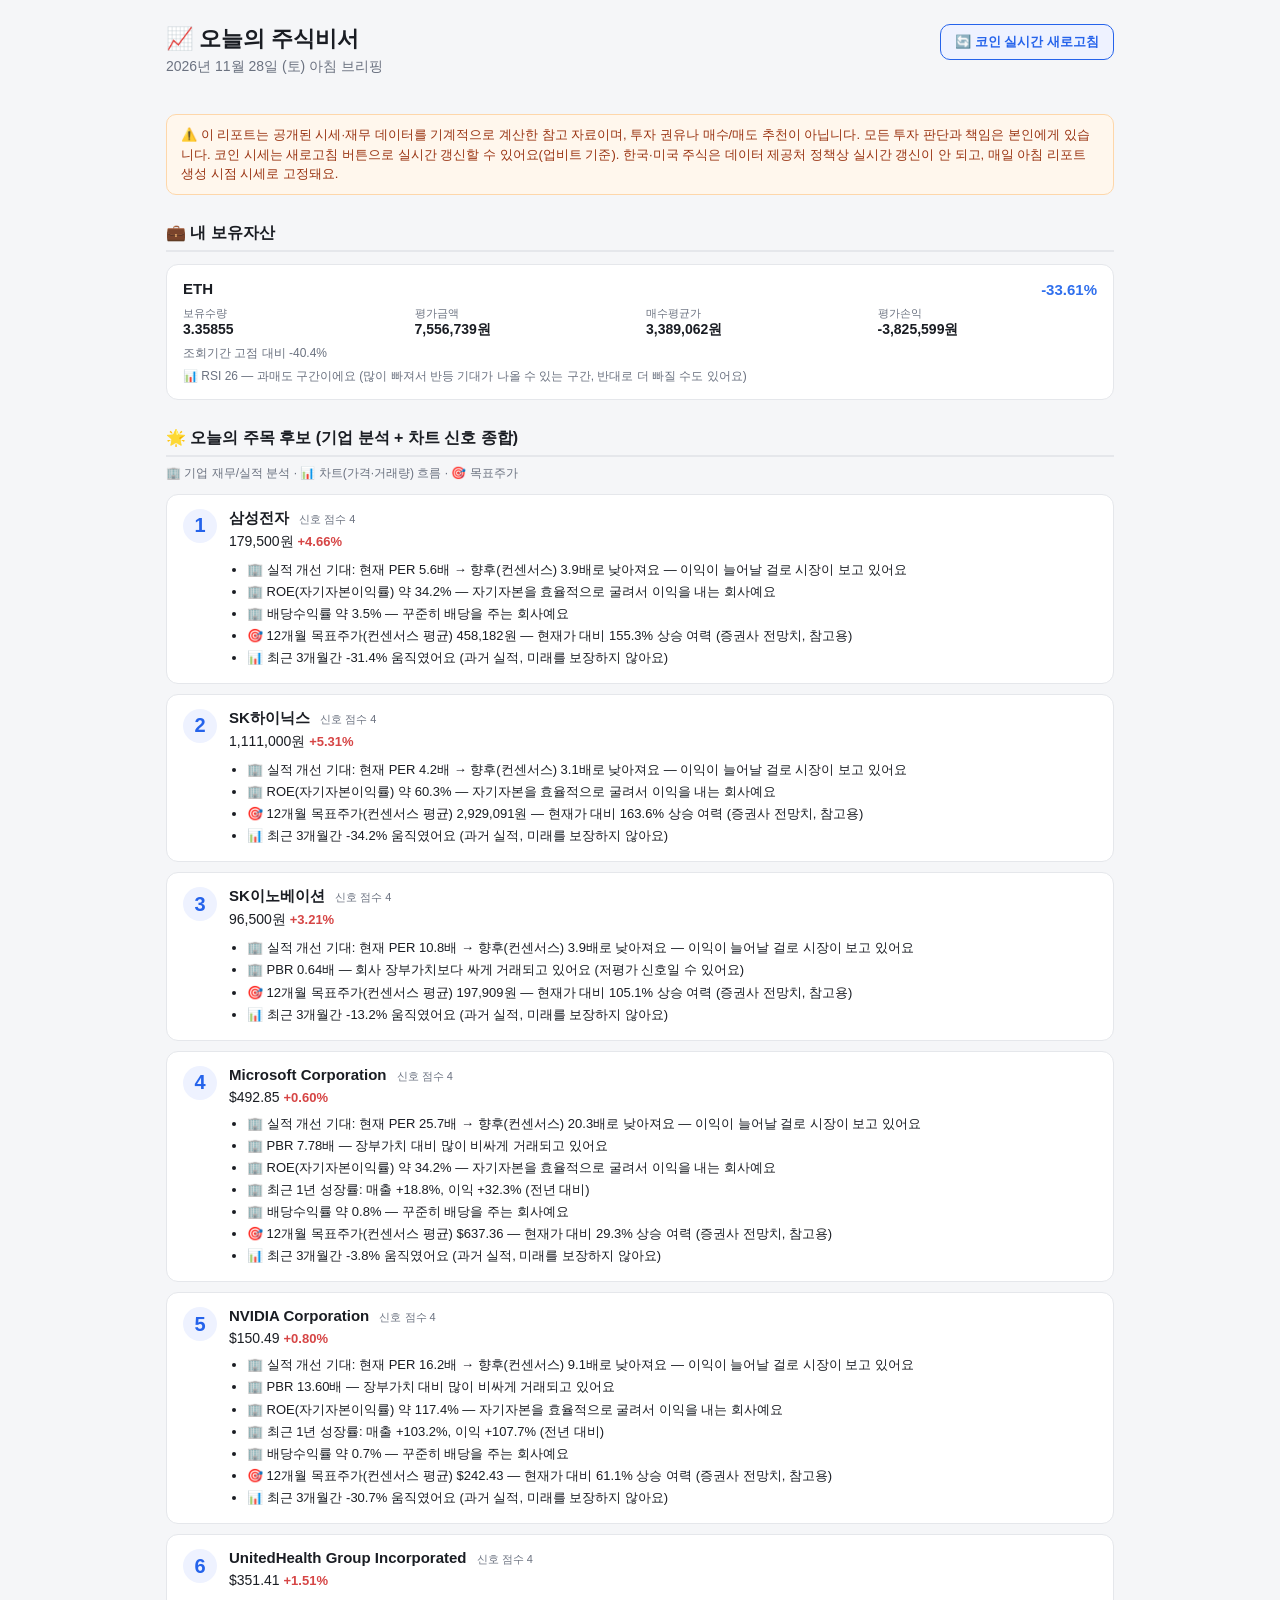
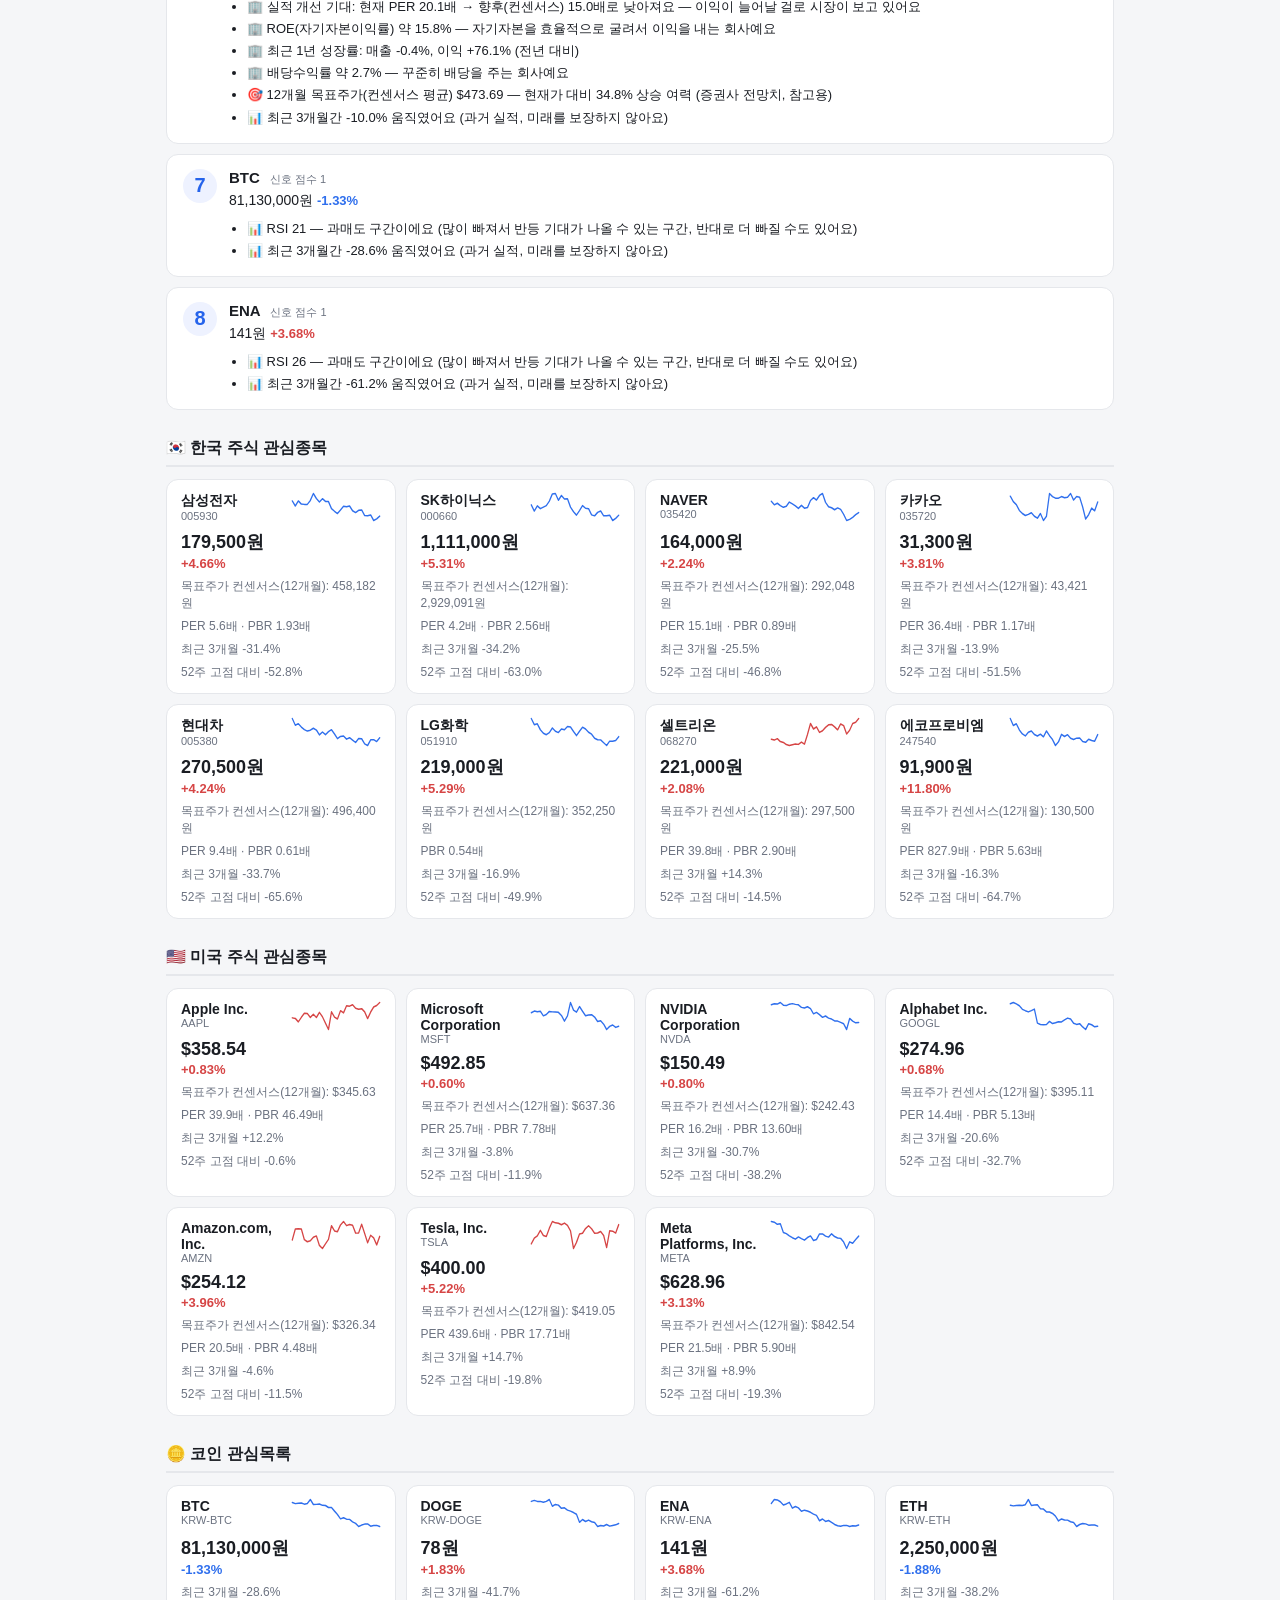
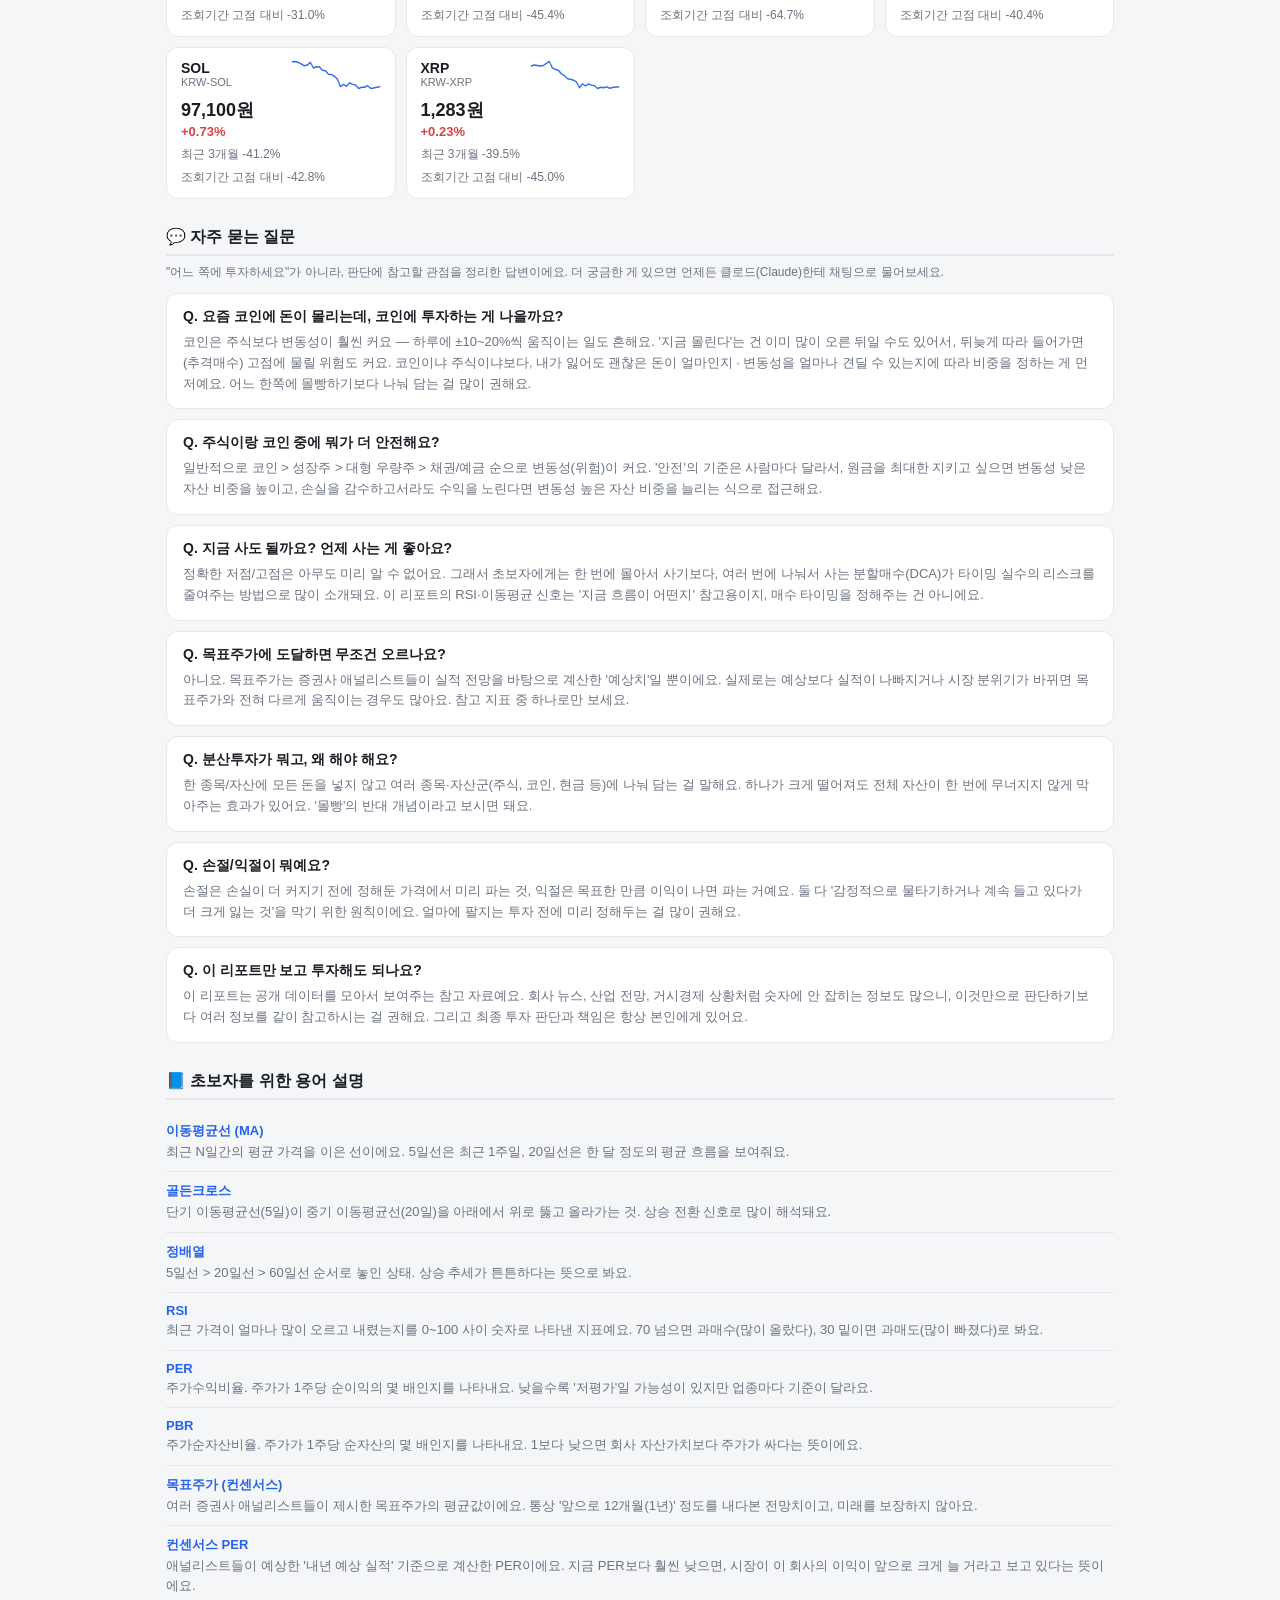
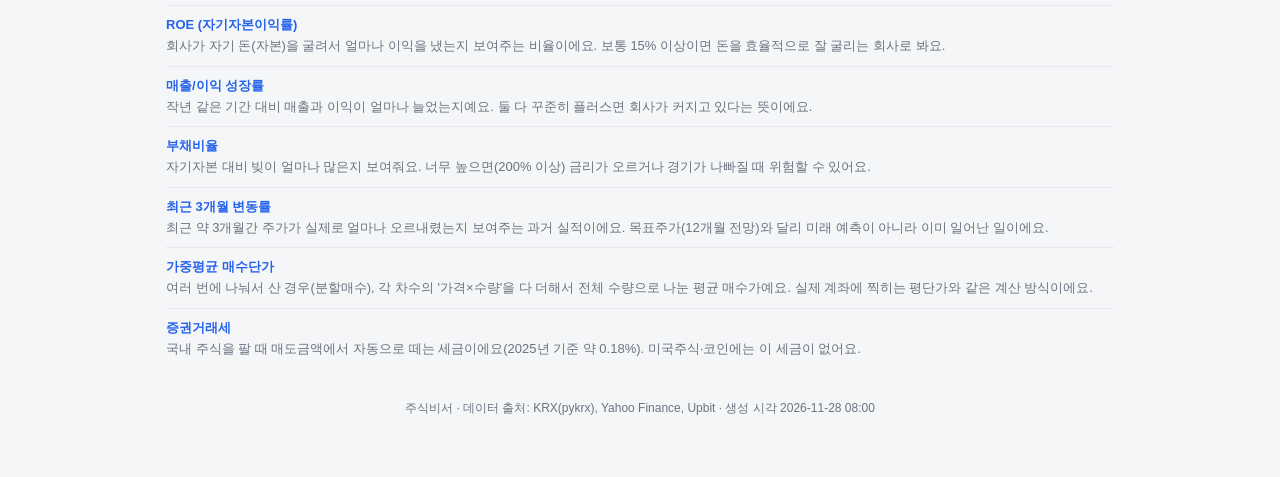
==== commit 3bdf4867: "자동 리포트 갱신 2026-11-28 08:00" ====
--- a/docs/index.html
+++ b/docs/index.html
@@ -3,7 +3,7 @@
 <head>
 <meta charset="utf-8">
 <meta name="viewport" content="width=device-width, initial-scale=1">
-<title>오늘의 주식비서 - 2026년 11월 27일 (금)</title>
+<title>오늘의 주식비서 - 2026년 11월 28일 (토)</title>
 <style>
 :root {
     --bg: #f5f6f8; --card-bg: #ffffff; --text: #1a1d23; --sub-text: #6b7280;
@@ -82,7 +82,7 @@
 <div class="header-row">
     <div>
         <h1>📈 오늘의 주식비서</h1>
-        <div class="date">2026년 11월 27일 (금) 아침 브리핑</div>
+        <div class="date">2026년 11월 28일 (토) 아침 브리핑</div>
     </div>
     <button id="refresh-btn" class="refresh-btn" onclick="refreshCoinPrices()">🔄 코인 실시간 새로고침</button>
 </div>
@@ -93,18 +93,18 @@
 <h2 class="section">💼 내 보유자산</h2><div class="hold-card" data-live-market="KRW-ETH" data-qty="3.35855073" data-avg-price="3389062.45627493">
         <div class="hold-top">
             <div class="name">ETH</div>
-            <div class="chg down" data-field="pnl-pct">-32.37%</div>
+            <div class="chg down" data-field="pnl-pct">-33.61%</div>
         </div>
         <div class="hold-grid">
             <div><span class="hold-label">보유수량</span>3.35855</div>
-            <div><span class="hold-label">평가금액</span><span data-field="eval">7,697,798</span>원</div>
+            <div><span class="hold-label">평가금액</span><span data-field="eval">7,556,739</span>원</div>
             <div><span class="hold-label">매수평균가</span>3,389,062원</div>
-            <div><span class="hold-label">평가손익</span><span data-field="pnl">-3,684,540</span>원</div>
+            <div><span class="hold-label">평가손익</span><span data-field="pnl">-3,825,599</span>원</div>
         </div>
         
         
-        <div class="meta">조회기간 고점 대비 -39.3%</div>
-        <div class="meta">📊 RSI 24 — 과매도 구간이에요 (많이 빠져서 반등 기대가 나올 수 있는 구간, 반대로 더 빠질 수도 있어요)</div>
+        <div class="meta">조회기간 고점 대비 -40.4%</div>
+        <div class="meta">📊 RSI 26 — 과매도 구간이에요 (많이 빠져서 반등 기대가 나올 수 있는 구간, 반대로 더 빠질 수도 있어요)</div>
     </div>
 
 <h2 class="section">🌟 오늘의 주목 후보 (기업 분석 + 차트 신호 종합)</h2>
@@ -112,74 +112,74 @@
 <div class="cand-card">
         <div class="cand-rank">1</div>
         <div class="cand-body">
-            <div class="cand-name">SK이노베이션 <span class="cand-score">신호 점수 5</span></div>
-            <div class="cand-price">93,500원
-                <span class="chg up">+4.12%</span>
-            </div>
-            <ul class="signals"><li>🏢 실적 개선 기대: 현재 PER 10.4배 → 향후(컨센서스) 3.8배로 낮아져요 — 이익이 늘어날 걸로 시장이 보고 있어요</li><li>🏢 PBR 0.62배 — 회사 장부가치보다 싸게 거래되고 있어요 (저평가 신호일 수 있어요)</li><li>📊 RSI 29 — 과매도 구간이에요 (많이 빠져서 반등 기대가 나올 수 있는 구간, 반대로 더 빠질 수도 있어요)</li><li>🎯 12개월 목표주가(컨센서스 평균) 197,909원 — 현재가 대비 111.7% 상승 여력 (증권사 전망치, 참고용)</li><li>📊 최근 3개월간 -25.2% 움직였어요 (과거 실적, 미래를 보장하지 않아요)</li></ul>
+            <div class="cand-name">삼성전자 <span class="cand-score">신호 점수 4</span></div>
+            <div class="cand-price">179,500원
+                <span class="chg up">+4.66%</span>
+            </div>
+            <ul class="signals"><li>🏢 실적 개선 기대: 현재 PER 5.6배 → 향후(컨센서스) 3.9배로 낮아져요 — 이익이 늘어날 걸로 시장이 보고 있어요</li><li>🏢 ROE(자기자본이익률) 약 34.2% — 자기자본을 효율적으로 굴려서 이익을 내는 회사예요</li><li>🏢 배당수익률 약 3.5% — 꾸준히 배당을 주는 회사예요</li><li>🎯 12개월 목표주가(컨센서스 평균) 458,182원 — 현재가 대비 155.3% 상승 여력 (증권사 전망치, 참고용)</li><li>📊 최근 3개월간 -31.4% 움직였어요 (과거 실적, 미래를 보장하지 않아요)</li></ul>
         </div>
     </div><div class="cand-card">
         <div class="cand-rank">2</div>
         <div class="cand-body">
-            <div class="cand-name">Microsoft Corporation <span class="cand-score">신호 점수 5</span></div>
-            <div class="cand-price">$489.93
-                <span class="chg down">-1.25%</span>
-            </div>
-            <ul class="signals"><li>🏢 실적 개선 기대: 현재 PER 25.6배 → 향후(컨센서스) 20.2배로 낮아져요 — 이익이 늘어날 걸로 시장이 보고 있어요</li><li>🏢 PBR 7.73배 — 장부가치 대비 많이 비싸게 거래되고 있어요</li><li>🏢 ROE(자기자본이익률) 약 34.2% — 자기자본을 효율적으로 굴려서 이익을 내는 회사예요</li><li>🏢 최근 1년 성장률: 매출 +18.8%, 이익 +32.3% (전년 대비)</li><li>🏢 배당수익률 약 0.8% — 꾸준히 배당을 주는 회사예요</li><li>📊 RSI 29 — 과매도 구간이에요 (많이 빠져서 반등 기대가 나올 수 있는 구간, 반대로 더 빠질 수도 있어요)</li><li>🎯 12개월 목표주가(컨센서스 평균) $637.36 — 현재가 대비 30.1% 상승 여력 (증권사 전망치, 참고용)</li><li>📊 최근 3개월간 -2.8% 움직였어요 (과거 실적, 미래를 보장하지 않아요)</li></ul>
+            <div class="cand-name">SK하이닉스 <span class="cand-score">신호 점수 4</span></div>
+            <div class="cand-price">1,111,000원
+                <span class="chg up">+5.31%</span>
+            </div>
+            <ul class="signals"><li>🏢 실적 개선 기대: 현재 PER 4.2배 → 향후(컨센서스) 3.1배로 낮아져요 — 이익이 늘어날 걸로 시장이 보고 있어요</li><li>🏢 ROE(자기자본이익률) 약 60.3% — 자기자본을 효율적으로 굴려서 이익을 내는 회사예요</li><li>🎯 12개월 목표주가(컨센서스 평균) 2,929,091원 — 현재가 대비 163.6% 상승 여력 (증권사 전망치, 참고용)</li><li>📊 최근 3개월간 -34.2% 움직였어요 (과거 실적, 미래를 보장하지 않아요)</li></ul>
         </div>
     </div><div class="cand-card">
         <div class="cand-rank">3</div>
         <div class="cand-body">
-            <div class="cand-name">ExxonMobil Holdings Corporation <span class="cand-score">신호 점수 5</span></div>
-            <div class="cand-price">$158.08
-                <span class="chg down">-0.09%</span>
-            </div>
-            <ul class="signals"><li>🏢 실적 개선 기대: 현재 PER 16.3배 → 향후(컨센서스) 12.7배로 낮아져요 — 이익이 늘어날 걸로 시장이 보고 있어요</li><li>🏢 ROE(자기자본이익률) 약 15.5% — 자기자본을 효율적으로 굴려서 이익을 내는 회사예요</li><li>🏢 최근 1년 성장률: 매출 +32.6%, 이익 +111.4% (전년 대비)</li><li>🏢 배당수익률 약 2.7% — 꾸준히 배당을 주는 회사예요</li><li>🎯 12개월 목표주가(컨센서스 평균) $184.18 — 현재가 대비 16.5% 상승 여력 (증권사 전망치, 참고용)</li><li>📊 최근 3개월간 +1.7% 움직였어요 (과거 실적, 미래를 보장하지 않아요)</li></ul>
+            <div class="cand-name">SK이노베이션 <span class="cand-score">신호 점수 4</span></div>
+            <div class="cand-price">96,500원
+                <span class="chg up">+3.21%</span>
+            </div>
+            <ul class="signals"><li>🏢 실적 개선 기대: 현재 PER 10.8배 → 향후(컨센서스) 3.9배로 낮아져요 — 이익이 늘어날 걸로 시장이 보고 있어요</li><li>🏢 PBR 0.64배 — 회사 장부가치보다 싸게 거래되고 있어요 (저평가 신호일 수 있어요)</li><li>🎯 12개월 목표주가(컨센서스 평균) 197,909원 — 현재가 대비 105.1% 상승 여력 (증권사 전망치, 참고용)</li><li>📊 최근 3개월간 -13.2% 움직였어요 (과거 실적, 미래를 보장하지 않아요)</li></ul>
         </div>
     </div><div class="cand-card">
         <div class="cand-rank">4</div>
         <div class="cand-body">
-            <div class="cand-name">Walt Disney Company (The) <span class="cand-score">신호 점수 5</span></div>
-            <div class="cand-price">$125.60
-                <span class="chg up">+2.52%</span>
-            </div>
-            <ul class="signals"><li>🏢 실적 개선 기대: 현재 PER 22.3배 → 향후(컨센서스) 14.7배로 낮아져요 — 이익이 늘어날 걸로 시장이 보고 있어요</li><li>🏢 최근 1년 성장률: 매출 +15.5%, 이익 +107.3% (전년 대비)</li><li>🏢 배당수익률 약 1.6% — 꾸준히 배당을 주는 회사예요</li><li>📊 5일 이동평균선이 20일선 위에 있어요 — 최근 흐름이 상승 쪽이에요</li><li>📊 정배열 상태예요 (5일선 > 20일선 > 60일선) — 상승 추세가 이어지고 있다는 뜻이에요</li><li>🎯 12개월 목표주가(컨센서스 평균) $131.34 — 현재가 대비 4.6% 상승 여력 (증권사 전망치, 참고용)</li><li>📊 최근 3개월간 +17.6% 움직였어요 (과거 실적, 미래를 보장하지 않아요)</li></ul>
+            <div class="cand-name">Microsoft Corporation <span class="cand-score">신호 점수 4</span></div>
+            <div class="cand-price">$492.85
+                <span class="chg up">+0.60%</span>
+            </div>
+            <ul class="signals"><li>🏢 실적 개선 기대: 현재 PER 25.7배 → 향후(컨센서스) 20.3배로 낮아져요 — 이익이 늘어날 걸로 시장이 보고 있어요</li><li>🏢 PBR 7.78배 — 장부가치 대비 많이 비싸게 거래되고 있어요</li><li>🏢 ROE(자기자본이익률) 약 34.2% — 자기자본을 효율적으로 굴려서 이익을 내는 회사예요</li><li>🏢 최근 1년 성장률: 매출 +18.8%, 이익 +32.3% (전년 대비)</li><li>🏢 배당수익률 약 0.8% — 꾸준히 배당을 주는 회사예요</li><li>🎯 12개월 목표주가(컨센서스 평균) $637.36 — 현재가 대비 29.3% 상승 여력 (증권사 전망치, 참고용)</li><li>📊 최근 3개월간 -3.8% 움직였어요 (과거 실적, 미래를 보장하지 않아요)</li></ul>
         </div>
     </div><div class="cand-card">
         <div class="cand-rank">5</div>
         <div class="cand-body">
-            <div class="cand-name">삼성전자 <span class="cand-score">신호 점수 4</span></div>
-            <div class="cand-price">171,500원
-                <span class="chg up">+2.76%</span>
-            </div>
-            <ul class="signals"><li>🏢 실적 개선 기대: 현재 PER 5.4배 → 향후(컨센서스) 3.8배로 낮아져요 — 이익이 늘어날 걸로 시장이 보고 있어요</li><li>🏢 ROE(자기자본이익률) 약 34.2% — 자기자본을 효율적으로 굴려서 이익을 내는 회사예요</li><li>🏢 배당수익률 약 1.0% — 꾸준히 배당을 주는 회사예요</li><li>🎯 12개월 목표주가(컨센서스 평균) 458,182원 — 현재가 대비 167.2% 상승 여력 (증권사 전망치, 참고용)</li><li>📊 최근 3개월간 -33.3% 움직였어요 (과거 실적, 미래를 보장하지 않아요)</li></ul>
+            <div class="cand-name">NVIDIA Corporation <span class="cand-score">신호 점수 4</span></div>
+            <div class="cand-price">$150.49
+                <span class="chg up">+0.80%</span>
+            </div>
+            <ul class="signals"><li>🏢 실적 개선 기대: 현재 PER 16.2배 → 향후(컨센서스) 9.1배로 낮아져요 — 이익이 늘어날 걸로 시장이 보고 있어요</li><li>🏢 PBR 13.60배 — 장부가치 대비 많이 비싸게 거래되고 있어요</li><li>🏢 ROE(자기자본이익률) 약 117.4% — 자기자본을 효율적으로 굴려서 이익을 내는 회사예요</li><li>🏢 최근 1년 성장률: 매출 +103.2%, 이익 +107.7% (전년 대비)</li><li>🏢 배당수익률 약 0.7% — 꾸준히 배당을 주는 회사예요</li><li>🎯 12개월 목표주가(컨센서스 평균) $242.43 — 현재가 대비 61.1% 상승 여력 (증권사 전망치, 참고용)</li><li>📊 최근 3개월간 -30.7% 움직였어요 (과거 실적, 미래를 보장하지 않아요)</li></ul>
         </div>
     </div><div class="cand-card">
         <div class="cand-rank">6</div>
         <div class="cand-body">
-            <div class="cand-name">SK하이닉스 <span class="cand-score">신호 점수 4</span></div>
-            <div class="cand-price">1,055,000원
-                <span class="chg up">+4.04%</span>
-            </div>
-            <ul class="signals"><li>🏢 실적 개선 기대: 현재 PER 4.0배 → 향후(컨센서스) 3.0배로 낮아져요 — 이익이 늘어날 걸로 시장이 보고 있어요</li><li>🏢 ROE(자기자본이익률) 약 60.3% — 자기자본을 효율적으로 굴려서 이익을 내는 회사예요</li><li>🎯 12개월 목표주가(컨센서스 평균) 2,929,091원 — 현재가 대비 177.6% 상승 여력 (증권사 전망치, 참고용)</li><li>📊 최근 3개월간 -37.1% 움직였어요 (과거 실적, 미래를 보장하지 않아요)</li></ul>
+            <div class="cand-name">UnitedHealth Group Incorporated <span class="cand-score">신호 점수 4</span></div>
+            <div class="cand-price">$351.41
+                <span class="chg up">+1.51%</span>
+            </div>
+            <ul class="signals"><li>🏢 실적 개선 기대: 현재 PER 20.1배 → 향후(컨센서스) 15.0배로 낮아져요 — 이익이 늘어날 걸로 시장이 보고 있어요</li><li>🏢 ROE(자기자본이익률) 약 15.8% — 자기자본을 효율적으로 굴려서 이익을 내는 회사예요</li><li>🏢 최근 1년 성장률: 매출 -0.4%, 이익 +76.1% (전년 대비)</li><li>🏢 배당수익률 약 2.7% — 꾸준히 배당을 주는 회사예요</li><li>🎯 12개월 목표주가(컨센서스 평균) $473.69 — 현재가 대비 34.8% 상승 여력 (증권사 전망치, 참고용)</li><li>📊 최근 3개월간 -10.0% 움직였어요 (과거 실적, 미래를 보장하지 않아요)</li></ul>
         </div>
     </div><div class="cand-card">
         <div class="cand-rank">7</div>
         <div class="cand-body">
             <div class="cand-name">BTC <span class="cand-score">신호 점수 1</span></div>
-            <div class="cand-price">82,056,000원
-                <span class="chg up">+0.06%</span>
-            </div>
-            <ul class="signals"><li>📊 RSI 19 — 과매도 구간이에요 (많이 빠져서 반등 기대가 나올 수 있는 구간, 반대로 더 빠질 수도 있어요)</li><li>📊 최근 3개월간 -28.7% 움직였어요 (과거 실적, 미래를 보장하지 않아요)</li></ul>
+            <div class="cand-price">81,130,000원
+                <span class="chg down">-1.33%</span>
+            </div>
+            <ul class="signals"><li>📊 RSI 21 — 과매도 구간이에요 (많이 빠져서 반등 기대가 나올 수 있는 구간, 반대로 더 빠질 수도 있어요)</li><li>📊 최근 3개월간 -28.6% 움직였어요 (과거 실적, 미래를 보장하지 않아요)</li></ul>
         </div>
     </div><div class="cand-card">
         <div class="cand-rank">8</div>
         <div class="cand-body">
-            <div class="cand-name">DOGE <span class="cand-score">신호 점수 1</span></div>
-            <div class="cand-price">76원
-                <span class="chg up">+0.66%</span>
-            </div>
-            <ul class="signals"><li>📊 RSI 28 — 과매도 구간이에요 (많이 빠져서 반등 기대가 나올 수 있는 구간, 반대로 더 빠질 수도 있어요)</li><li>📊 최근 3개월간 -41.6% 움직였어요 (과거 실적, 미래를 보장하지 않아요)</li></ul>
+            <div class="cand-name">ENA <span class="cand-score">신호 점수 1</span></div>
+            <div class="cand-price">141원
+                <span class="chg up">+3.68%</span>
+            </div>
+            <ul class="signals"><li>📊 RSI 26 — 과매도 구간이에요 (많이 빠져서 반등 기대가 나올 수 있는 구간, 반대로 더 빠질 수도 있어요)</li><li>📊 최근 3개월간 -61.2% 움직였어요 (과거 실적, 미래를 보장하지 않아요)</li></ul>
         </div>
     </div>
 
@@ -190,88 +190,88 @@
                 <div class="name">삼성전자</div>
                 <div class="sub">005930</div>
             </div>
-            <svg viewBox="0 0 140 40" class="spark" preserveAspectRatio="none"><polyline points="2.0,14.9 6.7,11.9 11.4,18.6 16.1,11.9 20.8,16.1 25.4,16.5 30.1,16.5 34.8,11.2 39.5,2.0 44.2,8.7 48.9,13.3 53.6,8.9 58.3,12.6 63.0,12.8 67.7,22.1 72.3,25.7 77.0,28.7 81.7,24.0 86.4,19.1 91.1,19.7 95.8,18.6 100.5,25.0 105.2,27.4 109.9,24.4 114.6,23.9 119.2,31.5 123.9,31.7 128.6,30.6 133.3,38.0 138.0,35.9" fill="none" stroke="var(--down)" stroke-width="2" stroke-linecap="round" stroke-linejoin="round"/></svg>
-        </div>
-        <div class="price" data-field="price">171,500원</div>
-        <div class="chg up" data-field="chg">+2.76%</div>
-        <div class="meta">목표주가 컨센서스(12개월): 458,182원</div><div class="meta">PER 5.4배 · PBR 1.85배</div><div class="meta">최근 3개월 -33.3%</div><div class="meta">52주 고점 대비 -54.9%</div>
+            <svg viewBox="0 0 140 40" class="spark" preserveAspectRatio="none"><polyline points="2.0,11.9 6.7,18.6 11.4,11.9 16.1,16.1 20.8,16.5 25.4,16.5 30.1,11.2 34.8,2.0 39.5,8.7 44.2,13.3 48.9,8.9 53.6,12.6 58.3,12.8 63.0,22.1 67.7,25.7 72.3,28.7 77.0,24.0 81.7,19.1 86.4,19.7 91.1,18.6 95.8,25.0 100.5,27.4 105.2,24.4 109.9,23.9 114.6,31.5 119.2,31.7 123.9,30.6 128.6,38.0 133.3,35.9 138.0,32.2" fill="none" stroke="var(--down)" stroke-width="2" stroke-linecap="round" stroke-linejoin="round"/></svg>
+        </div>
+        <div class="price" data-field="price">179,500원</div>
+        <div class="chg up" data-field="chg">+4.66%</div>
+        <div class="meta">목표주가 컨센서스(12개월): 458,182원</div><div class="meta">PER 5.6배 · PBR 1.93배</div><div class="meta">최근 3개월 -31.4%</div><div class="meta">52주 고점 대비 -52.8%</div>
     </div><div class="card">
         <div class="card-top">
             <div>
                 <div class="name">SK하이닉스</div>
                 <div class="sub">000660</div>
             </div>
-            <svg viewBox="0 0 140 40" class="spark" preserveAspectRatio="none"><polyline points="2.0,20.0 6.7,17.2 11.4,25.4 16.1,18.4 20.8,22.2 25.4,20.1 30.1,18.2 34.8,12.2 39.5,2.6 44.2,2.0 48.9,11.0 53.6,4.6 58.3,9.3 63.0,8.9 67.7,20.2 72.3,26.4 77.0,30.8 81.7,24.8 86.4,18.1 91.1,21.7 95.8,22.3 100.5,30.5 105.2,31.8 109.9,27.2 114.6,25.4 119.2,31.8 123.9,31.8 128.6,30.9 133.3,38.0 138.0,35.1" fill="none" stroke="var(--down)" stroke-width="2" stroke-linecap="round" stroke-linejoin="round"/></svg>
-        </div>
-        <div class="price" data-field="price">1,055,000원</div>
-        <div class="chg up" data-field="chg">+4.04%</div>
-        <div class="meta">목표주가 컨센서스(12개월): 2,929,091원</div><div class="meta">PER 4.0배 · PBR 2.43배</div><div class="meta">최근 3개월 -37.1%</div><div class="meta">52주 고점 대비 -64.9%</div>
+            <svg viewBox="0 0 140 40" class="spark" preserveAspectRatio="none"><polyline points="2.0,17.2 6.7,25.4 11.4,18.4 16.1,22.2 20.8,20.1 25.4,18.2 30.1,12.2 34.8,2.6 39.5,2.0 44.2,11.0 48.9,4.6 53.6,9.3 58.3,8.9 63.0,20.2 67.7,26.4 72.3,30.8 77.0,24.8 81.7,18.1 86.4,21.7 91.1,22.3 95.8,30.5 100.5,31.8 105.2,27.2 109.9,25.4 114.6,31.8 119.2,31.8 123.9,30.9 128.6,38.0 133.3,35.1 138.0,31.0" fill="none" stroke="var(--down)" stroke-width="2" stroke-linecap="round" stroke-linejoin="round"/></svg>
+        </div>
+        <div class="price" data-field="price">1,111,000원</div>
+        <div class="chg up" data-field="chg">+5.31%</div>
+        <div class="meta">목표주가 컨센서스(12개월): 2,929,091원</div><div class="meta">PER 4.2배 · PBR 2.56배</div><div class="meta">최근 3개월 -34.2%</div><div class="meta">52주 고점 대비 -63.0%</div>
     </div><div class="card">
         <div class="card-top">
             <div>
                 <div class="name">NAVER</div>
                 <div class="sub">035420</div>
             </div>
-            <svg viewBox="0 0 140 40" class="spark" preserveAspectRatio="none"><polyline points="2.0,14.2 6.7,12.4 11.4,17.1 16.1,15.0 20.8,18.1 25.4,20.4 30.1,19.0 34.8,13.4 39.5,15.8 44.2,18.4 48.9,21.9 53.6,17.8 58.3,21.6 63.0,20.8 67.7,11.3 72.3,7.6 77.0,10.7 81.7,4.6 86.4,2.0 91.1,13.8 95.8,19.6 100.5,21.0 105.2,23.7 109.9,21.2 114.6,23.2 119.2,29.9 123.9,38.0 128.6,36.5 133.3,33.8 138.0,30.3" fill="none" stroke="var(--down)" stroke-width="2" stroke-linecap="round" stroke-linejoin="round"/></svg>
-        </div>
-        <div class="price" data-field="price">160,400원</div>
-        <div class="chg up" data-field="chg">+2.82%</div>
-        <div class="meta">목표주가 컨센서스(12개월): 292,048원</div><div class="meta">PER 14.8배 · PBR 0.87배</div><div class="meta">최근 3개월 -27.3%</div><div class="meta">52주 고점 대비 -48.0%</div>
+            <svg viewBox="0 0 140 40" class="spark" preserveAspectRatio="none"><polyline points="2.0,12.4 6.7,17.1 11.4,15.0 16.1,18.1 20.8,20.4 25.4,19.0 30.1,13.4 34.8,15.8 39.5,18.4 44.2,21.9 48.9,17.8 53.6,21.6 58.3,20.8 63.0,11.3 67.7,7.6 72.3,10.7 77.0,4.6 81.7,2.0 86.4,13.8 91.1,19.6 95.8,21.0 100.5,23.7 105.2,21.2 109.9,23.2 114.6,29.9 119.2,38.0 123.9,36.5 128.6,33.8 133.3,30.3 138.0,27.4" fill="none" stroke="var(--down)" stroke-width="2" stroke-linecap="round" stroke-linejoin="round"/></svg>
+        </div>
+        <div class="price" data-field="price">164,000원</div>
+        <div class="chg up" data-field="chg">+2.24%</div>
+        <div class="meta">목표주가 컨센서스(12개월): 292,048원</div><div class="meta">PER 15.1배 · PBR 0.89배</div><div class="meta">최근 3개월 -25.5%</div><div class="meta">52주 고점 대비 -46.8%</div>
     </div><div class="card">
         <div class="card-top">
             <div>
                 <div class="name">카카오</div>
                 <div class="sub">035720</div>
             </div>
-            <svg viewBox="0 0 140 40" class="spark" preserveAspectRatio="none"><polyline points="2.0,9.2 6.7,5.6 11.4,12.8 16.1,16.9 20.8,24.6 25.4,28.7 30.1,31.3 34.8,29.8 39.5,27.7 44.2,32.3 48.9,34.9 53.6,28.7 58.3,38.0 63.0,32.3 67.7,2.0 72.3,6.1 77.0,8.2 81.7,8.2 86.4,6.1 91.1,7.7 95.8,7.1 100.5,2.0 105.2,10.7 109.9,6.1 114.6,7.1 119.2,20.0 123.9,35.9 128.6,30.3 133.3,21.5 138.0,25.1" fill="none" stroke="var(--down)" stroke-width="2" stroke-linecap="round" stroke-linejoin="round"/></svg>
-        </div>
-        <div class="price" data-field="price">30,150원</div>
-        <div class="chg down" data-field="chg">-1.15%</div>
-        <div class="meta">목표주가 컨센서스(12개월): 43,421원</div><div class="meta">PER 35.1배 · PBR 1.13배</div><div class="meta">최근 3개월 -16.4%</div><div class="meta">52주 고점 대비 -53.3%</div>
+            <svg viewBox="0 0 140 40" class="spark" preserveAspectRatio="none"><polyline points="2.0,5.6 6.7,12.8 11.4,16.9 16.1,24.6 20.8,28.7 25.4,31.3 30.1,29.8 34.8,27.7 39.5,32.3 44.2,34.9 48.9,28.7 53.6,38.0 58.3,32.3 63.0,2.0 67.7,6.1 72.3,8.2 77.0,8.2 81.7,6.1 86.4,7.7 91.1,7.1 95.8,2.0 100.5,10.7 105.2,6.1 109.9,7.1 114.6,20.0 119.2,35.9 123.9,30.3 128.6,21.5 133.3,25.1 138.0,13.3" fill="none" stroke="var(--down)" stroke-width="2" stroke-linecap="round" stroke-linejoin="round"/></svg>
+        </div>
+        <div class="price" data-field="price">31,300원</div>
+        <div class="chg up" data-field="chg">+3.81%</div>
+        <div class="meta">목표주가 컨센서스(12개월): 43,421원</div><div class="meta">PER 36.4배 · PBR 1.17배</div><div class="meta">최근 3개월 -13.9%</div><div class="meta">52주 고점 대비 -51.5%</div>
     </div><div class="card">
         <div class="card-top">
             <div>
                 <div class="name">현대차</div>
                 <div class="sub">005380</div>
             </div>
-            <svg viewBox="0 0 140 40" class="spark" preserveAspectRatio="none"><polyline points="2.0,7.0 6.7,2.0 11.4,11.0 16.1,8.9 20.8,13.4 25.4,16.9 30.1,18.8 34.8,17.6 39.5,15.0 44.2,17.4 48.9,23.8 53.6,20.0 58.3,23.6 63.0,19.5 67.7,16.9 72.3,22.6 77.0,28.8 81.7,25.9 86.4,25.4 91.1,29.5 95.8,27.6 100.5,30.7 105.2,34.0 109.9,28.8 114.6,29.0 119.2,35.9 123.9,38.0 128.6,30.4 133.3,30.2 138.0,32.8" fill="none" stroke="var(--down)" stroke-width="2" stroke-linecap="round" stroke-linejoin="round"/></svg>
-        </div>
-        <div class="price" data-field="price">259,500원</div>
-        <div class="chg down" data-field="chg">-2.08%</div>
-        <div class="meta">목표주가 컨센서스(12개월): 496,400원</div><div class="meta">PER 9.1배 · PBR 0.58배</div><div class="meta">최근 3개월 -38.4%</div><div class="meta">52주 고점 대비 -67.0%</div>
+            <svg viewBox="0 0 140 40" class="spark" preserveAspectRatio="none"><polyline points="2.0,2.0 6.7,11.0 11.4,8.9 16.1,13.4 20.8,16.9 25.4,18.8 30.1,17.6 34.8,15.0 39.5,17.4 44.2,23.8 48.9,20.0 53.6,23.6 58.3,19.5 63.0,16.9 67.7,22.6 72.3,28.8 77.0,25.9 81.7,25.4 86.4,29.5 91.1,27.6 95.8,30.7 100.5,34.0 105.2,28.8 109.9,29.0 114.6,35.9 119.2,38.0 123.9,30.4 128.6,30.2 133.3,32.8 138.0,27.6" fill="none" stroke="var(--down)" stroke-width="2" stroke-linecap="round" stroke-linejoin="round"/></svg>
+        </div>
+        <div class="price" data-field="price">270,500원</div>
+        <div class="chg up" data-field="chg">+4.24%</div>
+        <div class="meta">목표주가 컨센서스(12개월): 496,400원</div><div class="meta">PER 9.4배 · PBR 0.61배</div><div class="meta">최근 3개월 -33.7%</div><div class="meta">52주 고점 대비 -65.6%</div>
     </div><div class="card">
         <div class="card-top">
             <div>
                 <div class="name">LG화학</div>
                 <div class="sub">051910</div>
             </div>
-            <svg viewBox="0 0 140 40" class="spark" preserveAspectRatio="none"><polyline points="2.0,9.4 6.7,2.0 11.4,10.3 16.1,9.1 20.8,17.0 25.4,21.7 30.1,23.6 34.8,20.8 39.5,14.6 44.2,19.1 48.9,20.8 53.6,16.0 58.3,17.0 63.0,12.7 67.7,13.4 72.3,19.3 77.0,24.8 81.7,18.9 86.4,13.6 91.1,16.0 95.8,20.3 100.5,22.9 105.2,28.4 109.9,30.3 114.6,30.5 119.2,34.3 123.9,38.0 128.6,32.2 133.3,32.4 138.0,31.4" fill="none" stroke="var(--down)" stroke-width="2" stroke-linecap="round" stroke-linejoin="round"/></svg>
-        </div>
-        <div class="price" data-field="price">208,000원</div>
-        <div class="chg up" data-field="chg">+0.97%</div>
-        <div class="meta">목표주가 컨센서스(12개월): 352,250원</div><div class="meta">PBR 0.51배</div><div class="meta">최근 3개월 -20.9%</div><div class="meta">52주 고점 대비 -52.5%</div>
+            <svg viewBox="0 0 140 40" class="spark" preserveAspectRatio="none"><polyline points="2.0,2.0 6.7,10.3 11.4,9.1 16.1,17.0 20.8,21.7 25.4,23.6 30.1,20.8 34.8,14.6 39.5,19.1 44.2,20.8 48.9,16.0 53.6,17.0 58.3,12.7 63.0,13.4 67.7,19.3 72.3,24.8 77.0,18.9 81.7,13.6 86.4,16.0 91.1,20.3 95.8,22.9 100.5,28.4 105.2,30.3 109.9,30.5 114.6,34.3 119.2,38.0 123.9,32.2 128.6,32.4 133.3,31.4 138.0,26.2" fill="none" stroke="var(--down)" stroke-width="2" stroke-linecap="round" stroke-linejoin="round"/></svg>
+        </div>
+        <div class="price" data-field="price">219,000원</div>
+        <div class="chg up" data-field="chg">+5.29%</div>
+        <div class="meta">목표주가 컨센서스(12개월): 352,250원</div><div class="meta">PBR 0.54배</div><div class="meta">최근 3개월 -16.9%</div><div class="meta">52주 고점 대비 -49.9%</div>
     </div><div class="card">
         <div class="card-top">
             <div>
                 <div class="name">셀트리온</div>
                 <div class="sub">068270</div>
             </div>
-            <svg viewBox="0 0 140 40" class="spark" preserveAspectRatio="none"><polyline points="2.0,31.5 6.7,28.3 11.4,29.7 16.1,27.4 20.8,32.0 25.4,33.2 30.1,36.6 34.8,38.0 39.5,36.7 44.2,35.8 48.9,36.3 53.6,32.8 58.3,35.9 63.0,20.9 67.7,4.0 72.3,12.4 77.0,9.2 81.7,17.7 86.4,15.0 91.1,9.8 95.8,5.9 100.5,5.3 105.2,9.2 109.9,13.7 114.6,4.6 119.2,7.2 123.9,20.3 128.6,14.4 133.3,4.0 138.0,2.0" fill="none" stroke="var(--up)" stroke-width="2" stroke-linecap="round" stroke-linejoin="round"/></svg>
-        </div>
-        <div class="price" data-field="price">216,500원</div>
-        <div class="chg up" data-field="chg">+0.70%</div>
-        <div class="meta">목표주가 컨센서스(12개월): 297,895원</div><div class="meta">PER 39.0배 · PBR 2.84배</div><div class="meta">최근 3개월 +14.2%</div><div class="meta">52주 고점 대비 -16.2%</div>
+            <svg viewBox="0 0 140 40" class="spark" preserveAspectRatio="none"><polyline points="2.0,29.7 6.7,30.8 11.4,28.9 16.1,32.8 20.8,33.9 25.4,36.8 30.1,38.0 34.8,36.9 39.5,36.1 44.2,36.5 48.9,33.5 53.6,36.2 58.3,23.3 63.0,8.7 67.7,16.0 72.3,13.2 77.0,20.5 81.7,18.3 86.4,13.8 91.1,10.4 95.8,9.9 100.5,13.2 105.2,17.1 109.9,9.3 114.6,11.5 119.2,22.7 123.9,17.7 128.6,8.7 133.3,7.0 138.0,2.0" fill="none" stroke="var(--up)" stroke-width="2" stroke-linecap="round" stroke-linejoin="round"/></svg>
+        </div>
+        <div class="price" data-field="price">221,000원</div>
+        <div class="chg up" data-field="chg">+2.08%</div>
+        <div class="meta">목표주가 컨센서스(12개월): 297,500원</div><div class="meta">PER 39.8배 · PBR 2.90배</div><div class="meta">최근 3개월 +14.3%</div><div class="meta">52주 고점 대비 -14.5%</div>
     </div><div class="card">
         <div class="card-top">
             <div>
                 <div class="name">에코프로비엠</div>
                 <div class="sub">247540</div>
             </div>
-            <svg viewBox="0 0 140 40" class="spark" preserveAspectRatio="none"><polyline points="2.0,10.2 6.7,2.0 11.4,11.3 16.1,9.0 20.8,17.2 25.4,22.6 30.1,25.2 34.8,20.3 39.5,18.6 44.2,23.3 48.9,25.3 53.6,22.9 58.3,26.4 63.0,18.6 67.7,24.9 72.3,30.1 77.0,38.0 81.7,33.1 86.4,23.2 91.1,26.0 95.8,23.6 100.5,28.3 105.2,29.9 109.9,28.2 114.6,28.0 119.2,32.7 123.9,33.8 128.6,29.6 133.3,31.3 138.0,32.2" fill="none" stroke="var(--down)" stroke-width="2" stroke-linecap="round" stroke-linejoin="round"/></svg>
-        </div>
-        <div class="price" data-field="price">82,200원</div>
-        <div class="chg down" data-field="chg">-1.20%</div>
-        <div class="meta">목표주가 컨센서스(12개월): 130,500원</div><div class="meta">PER 740.5배 · PBR 5.04배</div><div class="meta">최근 3개월 -25.8%</div><div class="meta">52주 고점 대비 -68.4%</div>
+            <svg viewBox="0 0 140 40" class="spark" preserveAspectRatio="none"><polyline points="2.0,2.0 6.7,11.3 11.4,9.0 16.1,17.2 20.8,22.6 25.4,25.2 30.1,20.3 34.8,18.6 39.5,23.3 44.2,25.3 48.9,22.9 53.6,26.4 58.3,18.6 63.0,24.9 67.7,30.1 72.3,38.0 77.0,33.1 81.7,23.2 86.4,26.0 91.1,23.6 95.8,28.3 100.5,29.9 105.2,28.2 109.9,28.0 114.6,32.7 119.2,33.8 123.9,29.6 128.6,31.3 133.3,32.2 138.0,23.4" fill="none" stroke="var(--down)" stroke-width="2" stroke-linecap="round" stroke-linejoin="round"/></svg>
+        </div>
+        <div class="price" data-field="price">91,900원</div>
+        <div class="chg up" data-field="chg">+11.80%</div>
+        <div class="meta">목표주가 컨센서스(12개월): 130,500원</div><div class="meta">PER 827.9배 · PBR 5.63배</div><div class="meta">최근 3개월 -16.3%</div><div class="meta">52주 고점 대비 -64.7%</div>
     </div></div>
 
 <h2 class="section">🇺🇸 미국 주식 관심종목</h2>
@@ -281,77 +281,77 @@
                 <div class="name">Apple Inc.</div>
                 <div class="sub">AAPL</div>
             </div>
-            <svg viewBox="0 0 140 40" class="spark" preserveAspectRatio="none"><polyline points="2.0,23.2 6.7,21.1 11.4,21.9 16.1,26.9 20.8,20.3 25.4,14.2 30.1,14.9 34.8,20.5 39.5,15.8 44.2,20.6 48.9,13.1 53.6,19.4 58.3,28.6 63.0,38.0 67.7,12.3 72.3,20.1 77.0,22.7 81.7,10.5 86.4,13.7 91.1,3.3 95.8,4.0 100.5,2.0 105.2,7.1 109.9,8.4 114.6,7.6 119.2,12.3 123.9,22.0 128.6,12.5 133.3,5.2 138.0,3.0" fill="none" stroke="var(--up)" stroke-width="2" stroke-linecap="round" stroke-linejoin="round"/></svg>
-        </div>
-        <div class="price" data-field="price">$355.58</div>
-        <div class="chg up" data-field="chg">+0.43%</div>
-        <div class="meta">목표주가 컨센서스(12개월): $345.63</div><div class="meta">PER 39.6배 · PBR 46.10배</div><div class="meta">최근 3개월 +13.1%</div><div class="meta">52주 고점 대비 -1.5%</div>
+            <svg viewBox="0 0 140 40" class="spark" preserveAspectRatio="none"><polyline points="2.0,22.5 6.7,23.2 11.4,27.8 16.1,21.8 20.8,16.2 25.4,16.8 30.1,21.9 34.8,17.7 39.5,22.0 44.2,15.2 48.9,21.0 53.6,29.4 58.3,38.0 63.0,14.4 67.7,21.6 72.3,24.0 77.0,12.9 81.7,15.8 86.4,6.3 91.1,6.9 95.8,5.0 100.5,9.7 105.2,10.9 109.9,10.2 114.6,14.5 119.2,23.4 123.9,14.7 128.6,8.0 133.3,6.0 138.0,2.0" fill="none" stroke="var(--up)" stroke-width="2" stroke-linecap="round" stroke-linejoin="round"/></svg>
+        </div>
+        <div class="price" data-field="price">$358.54</div>
+        <div class="chg up" data-field="chg">+0.83%</div>
+        <div class="meta">목표주가 컨센서스(12개월): $345.63</div><div class="meta">PER 39.9배 · PBR 46.49배</div><div class="meta">최근 3개월 +12.2%</div><div class="meta">52주 고점 대비 -0.6%</div>
     </div><div class="card">
         <div class="card-top">
             <div>
                 <div class="name">Microsoft Corporation</div>
                 <div class="sub">MSFT</div>
             </div>
-            <svg viewBox="0 0 140 40" class="spark" preserveAspectRatio="none"><polyline points="2.0,10.4 6.7,15.7 11.4,13.4 16.1,14.2 20.8,13.7 25.4,19.8 30.1,18.0 34.8,13.9 39.5,14.5 44.2,14.7 48.9,15.1 53.6,19.3 58.3,26.9 63.0,19.8 67.7,2.0 72.3,12.2 77.0,14.9 81.7,7.4 86.4,13.6 91.1,19.7 95.8,18.8 100.5,18.3 105.2,21.4 109.9,27.4 114.6,26.3 119.2,30.9 123.9,38.0 128.6,33.9 133.3,32.0 138.0,35.2" fill="none" stroke="var(--down)" stroke-width="2" stroke-linecap="round" stroke-linejoin="round"/></svg>
-        </div>
-        <div class="price" data-field="price">$489.93</div>
-        <div class="chg down" data-field="chg">-1.25%</div>
-        <div class="meta">목표주가 컨센서스(12개월): $637.36</div><div class="meta">PER 25.6배 · PBR 7.73배</div><div class="meta">최근 3개월 -2.8%</div><div class="meta">52주 고점 대비 -12.4%</div>
+            <svg viewBox="0 0 140 40" class="spark" preserveAspectRatio="none"><polyline points="2.0,15.7 6.7,13.4 11.4,14.2 16.1,13.7 20.8,19.8 25.4,18.0 30.1,13.9 34.8,14.5 39.5,14.7 44.2,15.1 48.9,19.3 53.6,26.9 58.3,19.8 63.0,2.0 67.7,12.2 72.3,14.9 77.0,7.4 81.7,13.6 86.4,19.7 91.1,18.8 95.8,18.3 100.5,21.4 105.2,27.4 109.9,26.3 114.6,30.9 119.2,38.0 123.9,33.9 128.6,32.0 133.3,35.2 138.0,33.7" fill="none" stroke="var(--down)" stroke-width="2" stroke-linecap="round" stroke-linejoin="round"/></svg>
+        </div>
+        <div class="price" data-field="price">$492.85</div>
+        <div class="chg up" data-field="chg">+0.60%</div>
+        <div class="meta">목표주가 컨센서스(12개월): $637.36</div><div class="meta">PER 25.7배 · PBR 7.78배</div><div class="meta">최근 3개월 -3.8%</div><div class="meta">52주 고점 대비 -11.9%</div>
     </div><div class="card">
         <div class="card-top">
             <div>
                 <div class="name">NVIDIA Corporation</div>
                 <div class="sub">NVDA</div>
             </div>
-            <svg viewBox="0 0 140 40" class="spark" preserveAspectRatio="none"><polyline points="2.0,3.8 6.7,4.9 11.4,3.8 16.1,4.1 20.8,2.0 25.4,5.6 30.1,6.1 34.8,4.2 39.5,3.5 44.2,4.5 48.9,5.1 53.6,8.5 58.3,9.4 63.0,7.7 67.7,10.2 72.3,17.1 77.0,15.2 81.7,18.2 86.4,21.8 91.1,20.0 95.8,22.8 100.5,24.1 105.2,26.6 109.9,26.8 114.6,28.5 119.2,30.4 123.9,38.0 128.6,23.2 133.3,26.9 138.0,29.1" fill="none" stroke="var(--down)" stroke-width="2" stroke-linecap="round" stroke-linejoin="round"/></svg>
-        </div>
-        <div class="price" data-field="price">$149.30</div>
-        <div class="chg down" data-field="chg">-3.91%</div>
-        <div class="meta">목표주가 컨센서스(12개월): $242.43</div><div class="meta">PER 16.0배 · PBR 13.50배</div><div class="meta">최근 3개월 -34.4%</div><div class="meta">52주 고점 대비 -38.7%</div>
+            <svg viewBox="0 0 140 40" class="spark" preserveAspectRatio="none"><polyline points="2.0,4.9 6.7,3.8 11.4,4.1 16.1,2.0 20.8,5.6 25.4,6.1 30.1,4.2 34.8,3.5 39.5,4.5 44.2,5.1 48.9,8.5 53.6,9.4 58.3,7.7 63.0,10.2 67.7,17.1 72.3,15.2 77.0,18.2 81.7,21.8 86.4,20.0 91.1,22.8 95.8,24.1 100.5,26.6 105.2,26.8 109.9,28.5 114.6,30.4 119.2,38.0 123.9,23.2 128.6,26.9 133.3,29.1 138.0,28.7" fill="none" stroke="var(--down)" stroke-width="2" stroke-linecap="round" stroke-linejoin="round"/></svg>
+        </div>
+        <div class="price" data-field="price">$150.49</div>
+        <div class="chg up" data-field="chg">+0.80%</div>
+        <div class="meta">목표주가 컨센서스(12개월): $242.43</div><div class="meta">PER 16.2배 · PBR 13.60배</div><div class="meta">최근 3개월 -30.7%</div><div class="meta">52주 고점 대비 -38.2%</div>
     </div><div class="card">
         <div class="card-top">
             <div>
                 <div class="name">Alphabet Inc.</div>
                 <div class="sub">GOOGL</div>
             </div>
-            <svg viewBox="0 0 140 40" class="spark" preserveAspectRatio="none"><polyline points="2.0,2.0 6.7,5.7 11.4,4.2 16.1,5.8 20.8,8.2 25.4,12.7 30.1,14.4 34.8,15.9 39.5,14.3 44.2,12.4 48.9,30.1 53.6,31.8 58.3,32.1 63.0,31.7 67.7,27.9 72.3,30.6 77.0,29.6 81.7,28.2 86.4,28.5 91.1,25.9 95.8,23.7 100.5,24.9 105.2,30.1 109.9,31.6 114.6,30.6 119.2,34.8 123.9,38.0 128.6,30.8 133.3,32.1 138.0,34.7" fill="none" stroke="var(--down)" stroke-width="2" stroke-linecap="round" stroke-linejoin="round"/></svg>
-        </div>
-        <div class="price" data-field="price">$273.10</div>
-        <div class="chg down" data-field="chg">-2.13%</div>
-        <div class="meta">목표주가 컨센서스(12개월): $395.11</div><div class="meta">PER 14.3배 · PBR 5.09배</div><div class="meta">최근 3개월 -19.8%</div><div class="meta">52주 고점 대비 -33.2%</div>
+            <svg viewBox="0 0 140 40" class="spark" preserveAspectRatio="none"><polyline points="2.0,3.6 6.7,2.0 11.4,3.8 16.1,6.3 20.8,11.1 25.4,12.9 30.1,14.5 34.8,12.8 39.5,10.8 44.2,29.5 48.9,31.4 53.6,31.7 58.3,31.3 63.0,27.2 67.7,30.1 72.3,29.1 77.0,27.6 81.7,27.9 86.4,25.1 91.1,22.8 95.8,24.1 100.5,29.6 105.2,31.2 109.9,30.2 114.6,34.6 119.2,38.0 123.9,30.3 128.6,31.7 133.3,34.4 138.0,33.6" fill="none" stroke="var(--down)" stroke-width="2" stroke-linecap="round" stroke-linejoin="round"/></svg>
+        </div>
+        <div class="price" data-field="price">$274.96</div>
+        <div class="chg up" data-field="chg">+0.68%</div>
+        <div class="meta">목표주가 컨센서스(12개월): $395.11</div><div class="meta">PER 14.4배 · PBR 5.13배</div><div class="meta">최근 3개월 -20.6%</div><div class="meta">52주 고점 대비 -32.7%</div>
     </div><div class="card">
         <div class="card-top">
             <div>
                 <div class="name">Amazon.com, Inc.</div>
                 <div class="sub">AMZN</div>
             </div>
-            <svg viewBox="0 0 140 40" class="spark" preserveAspectRatio="none"><polyline points="2.0,21.0 6.7,26.6 11.4,11.9 16.1,11.7 20.8,12.0 25.4,26.2 30.1,29.0 34.8,27.7 39.5,23.0 44.2,21.2 48.9,33.9 53.6,38.0 58.3,31.8 63.0,25.8 67.7,7.7 72.3,14.6 77.0,15.6 81.7,6.6 86.4,2.0 91.1,7.5 95.8,6.0 100.5,7.0 105.2,17.5 109.9,17.3 114.6,5.7 119.2,17.9 123.9,30.4 128.6,20.3 133.3,23.9 138.0,33.2" fill="none" stroke="var(--down)" stroke-width="2" stroke-linecap="round" stroke-linejoin="round"/></svg>
-        </div>
-        <div class="price" data-field="price">$244.43</div>
-        <div class="chg down" data-field="chg">-3.12%</div>
-        <div class="meta">목표주가 컨센서스(12개월): $326.34</div><div class="meta">PER 19.8배 · PBR 4.31배</div><div class="meta">최근 3개월 -4.6%</div><div class="meta">52주 고점 대비 -14.9%</div>
+            <svg viewBox="0 0 140 40" class="spark" preserveAspectRatio="none"><polyline points="2.0,26.6 6.7,11.9 11.4,11.7 16.1,12.0 20.8,26.2 25.4,29.0 30.1,27.7 34.8,23.0 39.5,21.2 44.2,33.9 48.9,38.0 53.6,31.8 58.3,25.8 63.0,7.7 67.7,14.6 72.3,15.6 77.0,6.6 81.7,2.0 86.4,7.5 91.1,6.0 95.8,7.0 100.5,17.5 105.2,17.3 109.9,5.7 114.6,17.9 119.2,30.4 123.9,20.3 128.6,23.9 133.3,33.2 138.0,21.8" fill="none" stroke="var(--up)" stroke-width="2" stroke-linecap="round" stroke-linejoin="round"/></svg>
+        </div>
+        <div class="price" data-field="price">$254.12</div>
+        <div class="chg up" data-field="chg">+3.96%</div>
+        <div class="meta">목표주가 컨센서스(12개월): $326.34</div><div class="meta">PER 20.5배 · PBR 4.48배</div><div class="meta">최근 3개월 -4.6%</div><div class="meta">52주 고점 대비 -11.5%</div>
     </div><div class="card">
         <div class="card-top">
             <div>
                 <div class="name">Tesla, Inc.</div>
                 <div class="sub">TSLA</div>
             </div>
-            <svg viewBox="0 0 140 40" class="spark" preserveAspectRatio="none"><polyline points="2.0,27.4 6.7,31.8 11.4,24.2 16.1,21.1 20.8,13.8 25.4,20.6 30.1,21.9 34.8,10.9 39.5,2.0 44.2,3.8 48.9,4.3 53.6,6.3 58.3,4.1 63.0,7.1 67.7,14.6 72.3,38.0 77.0,29.8 81.7,18.6 86.4,17.6 91.1,11.4 95.8,7.7 100.5,11.7 105.2,17.6 109.9,17.4 114.6,15.4 119.2,20.7 123.9,36.8 128.6,14.4 133.3,14.9 138.0,17.4" fill="none" stroke="var(--up)" stroke-width="2" stroke-linecap="round" stroke-linejoin="round"/></svg>
-        </div>
-        <div class="price" data-field="price">$380.14</div>
-        <div class="chg down" data-field="chg">-1.18%</div>
-        <div class="meta">목표주가 컨센서스(12개월): $419.05</div><div class="meta">PER 417.7배 · PBR 16.83배</div><div class="meta">최근 3개월 +7.1%</div><div class="meta">52주 고점 대비 -23.8%</div>
+            <svg viewBox="0 0 140 40" class="spark" preserveAspectRatio="none"><polyline points="2.0,31.8 6.7,24.2 11.4,21.1 16.1,13.8 20.8,20.6 25.4,21.9 30.1,10.9 34.8,2.0 39.5,3.8 44.2,4.3 48.9,6.3 53.6,4.1 58.3,7.1 63.0,14.6 67.7,38.0 72.3,29.8 77.0,18.6 81.7,17.6 86.4,11.4 91.1,7.7 95.8,11.7 100.5,17.6 105.2,17.4 109.9,15.4 114.6,20.7 119.2,36.8 123.9,14.4 128.6,14.9 133.3,17.4 138.0,6.2" fill="none" stroke="var(--up)" stroke-width="2" stroke-linecap="round" stroke-linejoin="round"/></svg>
+        </div>
+        <div class="price" data-field="price">$400.00</div>
+        <div class="chg up" data-field="chg">+5.22%</div>
+        <div class="meta">목표주가 컨센서스(12개월): $419.05</div><div class="meta">PER 439.6배 · PBR 17.71배</div><div class="meta">최근 3개월 +14.7%</div><div class="meta">52주 고점 대비 -19.8%</div>
     </div><div class="card">
         <div class="card-top">
             <div>
                 <div class="name">Meta Platforms, Inc.</div>
                 <div class="sub">META</div>
             </div>
-            <svg viewBox="0 0 140 40" class="spark" preserveAspectRatio="none"><polyline points="2.0,2.0 6.7,7.6 11.4,8.4 16.1,10.7 20.8,10.0 25.4,20.0 30.1,21.3 34.8,23.7 39.5,25.9 44.2,27.4 48.9,25.0 53.6,26.9 58.3,28.6 63.0,25.7 67.7,23.8 72.3,28.9 77.0,27.9 81.7,21.5 86.4,21.5 91.1,24.1 95.8,25.2 100.5,21.5 105.2,24.6 109.9,26.1 114.6,26.6 119.2,30.8 123.9,38.0 128.6,30.5 133.3,32.1 138.0,28.0" fill="none" stroke="var(--down)" stroke-width="2" stroke-linecap="round" stroke-linejoin="round"/></svg>
-        </div>
-        <div class="price" data-field="price">$609.89</div>
-        <div class="chg up" data-field="chg">+3.40%</div>
-        <div class="meta">목표주가 컨센서스(12개월): $842.54</div><div class="meta">PER 20.8배 · PBR 5.72배</div><div class="meta">최근 3개월 +6.9%</div><div class="meta">52주 고점 대비 -21.8%</div>
+            <svg viewBox="0 0 140 40" class="spark" preserveAspectRatio="none"><polyline points="2.0,2.0 6.7,2.9 11.4,5.7 16.1,4.9 20.8,16.7 25.4,18.2 30.1,21.1 34.8,23.6 39.5,25.5 44.2,22.6 48.9,24.9 53.6,26.9 58.3,23.4 63.0,21.2 67.7,27.3 72.3,26.0 77.0,18.5 81.7,18.5 86.4,21.5 91.1,22.8 95.8,18.4 100.5,22.1 105.2,23.9 109.9,24.5 114.6,29.4 119.2,38.0 123.9,29.1 128.6,31.0 133.3,26.1 138.0,21.5" fill="none" stroke="var(--down)" stroke-width="2" stroke-linecap="round" stroke-linejoin="round"/></svg>
+        </div>
+        <div class="price" data-field="price">$628.96</div>
+        <div class="chg up" data-field="chg">+3.13%</div>
+        <div class="meta">목표주가 컨센서스(12개월): $842.54</div><div class="meta">PER 21.5배 · PBR 5.90배</div><div class="meta">최근 3개월 +8.9%</div><div class="meta">52주 고점 대비 -19.3%</div>
     </div></div>
 
 <h2 class="section">🪙 코인 관심목록</h2>
@@ -361,66 +361,66 @@
                 <div class="name">BTC</div>
                 <div class="sub">KRW-BTC</div>
             </div>
-            <svg viewBox="0 0 140 40" class="spark" preserveAspectRatio="none"><polyline points="2.0,2.0 6.7,6.7 11.4,8.2 16.1,7.8 20.8,7.3 25.4,8.9 30.1,8.0 34.8,2.8 39.5,9.4 44.2,9.2 48.9,8.8 53.6,10.4 58.3,10.7 63.0,13.3 67.7,13.2 72.3,18.0 77.0,22.4 81.7,28.0 86.4,26.6 91.1,28.4 95.8,28.7 100.5,31.9 105.2,34.0 109.9,38.0 114.6,36.1 119.2,34.9 123.9,34.6 128.6,37.6 133.3,36.9 138.0,36.8" fill="none" stroke="var(--down)" stroke-width="2" stroke-linecap="round" stroke-linejoin="round"/></svg>
-        </div>
-        <div class="price" data-field="price">82,056,000원</div>
-        <div class="chg up" data-field="chg">+0.06%</div>
-        <div class="meta">최근 3개월 -28.7%</div><div class="meta">조회기간 고점 대비 -30.3%</div>
+            <svg viewBox="0 0 140 40" class="spark" preserveAspectRatio="none"><polyline points="2.0,5.9 6.7,7.5 11.4,7.1 16.1,6.6 20.8,8.2 25.4,7.3 30.1,2.0 34.8,8.7 39.5,8.5 44.2,8.1 48.9,9.8 53.6,10.0 58.3,12.7 63.0,12.6 67.7,17.5 72.3,22.0 77.0,27.8 81.7,26.3 86.4,28.2 91.1,28.5 95.8,31.8 100.5,33.9 105.2,38.0 109.9,36.1 114.6,34.8 119.2,34.6 123.9,37.6 128.6,36.8 133.3,36.5 138.0,38.0" fill="none" stroke="var(--down)" stroke-width="2" stroke-linecap="round" stroke-linejoin="round"/></svg>
+        </div>
+        <div class="price" data-field="price">81,130,000원</div>
+        <div class="chg down" data-field="chg">-1.33%</div>
+        <div class="meta">최근 3개월 -28.6%</div><div class="meta">조회기간 고점 대비 -31.0%</div>
     </div><div class="card" data-live-market="KRW-DOGE">
         <div class="card-top">
             <div>
                 <div class="name">DOGE</div>
                 <div class="sub">KRW-DOGE</div>
             </div>
-            <svg viewBox="0 0 140 40" class="spark" preserveAspectRatio="none"><polyline points="2.0,2.0 6.7,6.6 11.4,5.5 16.1,6.6 20.8,6.6 25.4,7.8 30.1,6.6 34.8,4.3 39.5,12.8 44.2,10.5 48.9,11.4 53.6,15.3 58.3,14.7 63.0,17.6 67.7,18.8 72.3,20.6 77.0,22.7 81.7,32.8 86.4,29.3 91.1,31.7 95.8,30.0 100.5,32.1 105.2,33.0 109.9,38.0 114.6,36.8 119.2,37.3 123.9,35.5 128.6,37.5 133.3,36.7 138.0,36.1" fill="none" stroke="var(--down)" stroke-width="2" stroke-linecap="round" stroke-linejoin="round"/></svg>
-        </div>
-        <div class="price" data-field="price">76원</div>
-        <div class="chg up" data-field="chg">+0.66%</div>
-        <div class="meta">최근 3개월 -41.6%</div><div class="meta">조회기간 고점 대비 -46.5%</div>
+            <svg viewBox="0 0 140 40" class="spark" preserveAspectRatio="none"><polyline points="2.0,4.5 6.7,3.2 11.4,4.5 16.1,4.5 20.8,5.7 25.4,4.5 30.1,2.0 34.8,11.0 39.5,8.6 44.2,9.5 48.9,13.8 53.6,13.1 58.3,16.2 63.0,17.5 67.7,19.4 72.3,21.7 77.0,32.4 81.7,28.7 86.4,31.3 91.1,29.5 95.8,31.7 100.5,32.7 105.2,38.0 109.9,36.8 114.6,37.3 119.2,35.3 123.9,37.5 128.6,36.6 133.3,35.8 138.0,34.0" fill="none" stroke="var(--down)" stroke-width="2" stroke-linecap="round" stroke-linejoin="round"/></svg>
+        </div>
+        <div class="price" data-field="price">78원</div>
+        <div class="chg up" data-field="chg">+1.83%</div>
+        <div class="meta">최근 3개월 -41.7%</div><div class="meta">조회기간 고점 대비 -45.4%</div>
     </div><div class="card" data-live-market="KRW-ENA">
         <div class="card-top">
             <div>
                 <div class="name">ENA</div>
                 <div class="sub">KRW-ENA</div>
             </div>
-            <svg viewBox="0 0 140 40" class="spark" preserveAspectRatio="none"><polyline points="2.0,2.0 6.7,12.5 11.4,8.1 16.1,8.6 20.8,10.6 25.4,14.2 30.1,13.0 34.8,11.3 39.5,17.7 44.2,16.0 48.9,17.4 53.6,21.1 58.3,19.9 63.0,20.9 67.7,22.3 72.3,24.3 77.0,25.8 81.7,31.6 86.4,29.7 91.1,32.4 95.8,31.4 100.5,33.3 105.2,35.8 109.9,37.3 114.6,37.8 119.2,36.8 123.9,36.8 128.6,38.0 133.3,37.3 138.0,37.8" fill="none" stroke="var(--down)" stroke-width="2" stroke-linecap="round" stroke-linejoin="round"/></svg>
-        </div>
-        <div class="price" data-field="price">135원</div>
-        <div class="chg down" data-field="chg">-1.46%</div>
-        <div class="meta">최근 3개월 -55.9%</div><div class="meta">조회기간 고점 대비 -66.2%</div>
+            <svg viewBox="0 0 140 40" class="spark" preserveAspectRatio="none"><polyline points="2.0,7.3 6.7,2.0 11.4,2.6 16.1,5.0 20.8,9.4 25.4,7.9 30.1,5.8 34.8,13.5 39.5,11.4 44.2,13.2 48.9,17.6 53.6,16.2 58.3,17.3 63.0,19.1 67.7,21.5 72.3,23.2 77.0,30.3 81.7,28.0 86.4,31.2 91.1,30.0 95.8,32.4 100.5,35.3 105.2,37.1 109.9,37.7 114.6,36.5 119.2,36.5 123.9,38.0 128.6,37.1 133.3,37.4 138.0,35.9" fill="none" stroke="var(--down)" stroke-width="2" stroke-linecap="round" stroke-linejoin="round"/></svg>
+        </div>
+        <div class="price" data-field="price">141원</div>
+        <div class="chg up" data-field="chg">+3.68%</div>
+        <div class="meta">최근 3개월 -61.2%</div><div class="meta">조회기간 고점 대비 -64.7%</div>
     </div><div class="card" data-live-market="KRW-ETH">
         <div class="card-top">
             <div>
                 <div class="name">ETH</div>
                 <div class="sub">KRW-ETH</div>
             </div>
-            <svg viewBox="0 0 140 40" class="spark" preserveAspectRatio="none"><polyline points="2.0,5.5 6.7,9.7 11.4,10.5 16.1,9.9 20.8,9.6 25.4,9.9 30.1,8.9 34.8,2.0 39.5,9.9 44.2,9.4 48.9,9.1 53.6,14.2 58.3,14.8 63.0,18.6 67.7,18.7 72.3,20.6 77.0,24.2 81.7,30.6 86.4,27.9 91.1,29.4 95.8,29.5 100.5,31.7 105.2,32.6 109.9,38.0 114.6,35.3 119.2,34.0 123.9,34.5 128.6,36.2 133.3,35.9 138.0,36.1" fill="none" stroke="var(--down)" stroke-width="2" stroke-linecap="round" stroke-linejoin="round"/></svg>
-        </div>
-        <div class="price" data-field="price">2,292,000원</div>
-        <div class="chg down" data-field="chg">-0.26%</div>
-        <div class="meta">최근 3개월 -37.5%</div><div class="meta">조회기간 고점 대비 -39.3%</div>
+            <svg viewBox="0 0 140 40" class="spark" preserveAspectRatio="none"><polyline points="2.0,9.7 6.7,10.5 11.4,9.9 16.1,9.6 20.8,9.9 25.4,8.9 30.1,2.0 34.8,9.9 39.5,9.4 44.2,9.1 48.9,14.2 53.6,14.8 58.3,18.6 63.0,18.7 67.7,20.6 72.3,24.2 77.0,30.6 81.7,27.9 86.4,29.4 91.1,29.5 95.8,31.7 100.5,32.6 105.2,38.0 109.9,35.3 114.6,34.0 119.2,34.5 123.9,36.2 128.6,35.9 133.3,36.0 138.0,37.5" fill="none" stroke="var(--down)" stroke-width="2" stroke-linecap="round" stroke-linejoin="round"/></svg>
+        </div>
+        <div class="price" data-field="price">2,250,000원</div>
+        <div class="chg down" data-field="chg">-1.88%</div>
+        <div class="meta">최근 3개월 -38.2%</div><div class="meta">조회기간 고점 대비 -40.4%</div>
     </div><div class="card" data-live-market="KRW-SOL">
         <div class="card-top">
             <div>
                 <div class="name">SOL</div>
                 <div class="sub">KRW-SOL</div>
             </div>
-            <svg viewBox="0 0 140 40" class="spark" preserveAspectRatio="none"><polyline points="2.0,2.0 6.7,8.7 11.4,8.4 16.1,9.4 20.8,11.1 25.4,13.1 30.1,12.3 34.8,9.3 39.5,15.4 44.2,14.2 48.9,14.3 53.6,18.0 58.3,18.6 63.0,22.4 67.7,22.7 72.3,24.6 77.0,27.9 81.7,35.9 86.4,33.5 91.1,35.6 95.8,31.8 100.5,33.5 105.2,34.1 109.9,38.0 114.6,36.6 119.2,36.6 123.9,35.0 128.6,38.0 133.3,37.4 138.0,36.7" fill="none" stroke="var(--down)" stroke-width="2" stroke-linecap="round" stroke-linejoin="round"/></svg>
-        </div>
-        <div class="price" data-field="price">96,350원</div>
-        <div class="chg up" data-field="chg">+0.78%</div>
-        <div class="meta">최근 3개월 -39.6%</div><div class="meta">조회기간 고점 대비 -43.2%</div>
+            <svg viewBox="0 0 140 40" class="spark" preserveAspectRatio="none"><polyline points="2.0,2.4 6.7,2.0 11.4,3.2 16.1,5.3 20.8,7.8 25.4,6.8 30.1,3.1 34.8,10.6 39.5,9.0 44.2,9.2 48.9,13.7 53.6,14.4 58.3,19.0 63.0,19.4 67.7,21.7 72.3,25.8 77.0,35.4 81.7,32.5 86.4,35.1 91.1,30.4 95.8,32.5 100.5,33.2 105.2,38.0 109.9,36.3 114.6,36.3 119.2,34.3 123.9,37.9 128.6,37.2 133.3,36.4 138.0,35.7" fill="none" stroke="var(--down)" stroke-width="2" stroke-linecap="round" stroke-linejoin="round"/></svg>
+        </div>
+        <div class="price" data-field="price">97,100원</div>
+        <div class="chg up" data-field="chg">+0.73%</div>
+        <div class="meta">최근 3개월 -41.2%</div><div class="meta">조회기간 고점 대비 -42.8%</div>
     </div><div class="card" data-live-market="KRW-XRP">
         <div class="card-top">
             <div>
                 <div class="name">XRP</div>
                 <div class="sub">KRW-XRP</div>
             </div>
-            <svg viewBox="0 0 140 40" class="spark" preserveAspectRatio="none"><polyline points="2.0,2.0 6.7,9.0 11.4,7.9 16.1,8.3 20.8,9.0 25.4,8.3 30.1,5.8 34.8,3.3 39.5,11.4 44.2,13.6 48.9,14.7 53.6,19.2 58.3,21.6 63.0,25.4 67.7,26.1 72.3,27.4 77.0,29.4 81.7,37.2 86.4,32.0 91.1,34.6 95.8,32.3 100.5,33.7 105.2,34.4 109.9,38.0 114.6,36.3 119.2,37.2 123.9,35.9 128.6,37.7 133.3,36.7 138.0,35.9" fill="none" stroke="var(--down)" stroke-width="2" stroke-linecap="round" stroke-linejoin="round"/></svg>
-        </div>
-        <div class="price" data-field="price">1,284원</div>
-        <div class="chg up" data-field="chg">+0.86%</div>
-        <div class="meta">최근 3개월 -38.7%</div><div class="meta">조회기간 고점 대비 -44.9%</div>
+            <svg viewBox="0 0 140 40" class="spark" preserveAspectRatio="none"><polyline points="2.0,7.9 6.7,6.7 11.4,7.2 16.1,7.9 20.8,7.2 25.4,4.6 30.1,2.0 34.8,10.4 39.5,12.7 44.2,13.8 48.9,18.5 53.6,21.0 58.3,25.0 63.0,25.7 67.7,27.0 72.3,29.1 77.0,37.1 81.7,31.8 86.4,34.4 91.1,32.1 95.8,33.5 100.5,34.3 105.2,38.0 109.9,36.3 114.6,37.1 119.2,35.8 123.9,37.6 128.6,36.6 133.3,36.1 138.0,35.9" fill="none" stroke="var(--down)" stroke-width="2" stroke-linecap="round" stroke-linejoin="round"/></svg>
+        </div>
+        <div class="price" data-field="price">1,283원</div>
+        <div class="chg up" data-field="chg">+0.23%</div>
+        <div class="meta">최근 3개월 -39.5%</div><div class="meta">조회기간 고점 대비 -45.0%</div>
     </div></div>
 
 <h2 class="section">💬 자주 묻는 질문</h2>
@@ -430,7 +430,7 @@
 <h2 class="section">📘 초보자를 위한 용어 설명</h2>
 <div class="glossary"><div class="term"><div class="term-name">이동평균선 (MA)</div><div class="term-desc">최근 N일간의 평균 가격을 이은 선이에요. 5일선은 최근 1주일, 20일선은 한 달 정도의 평균 흐름을 보여줘요.</div></div><div class="term"><div class="term-name">골든크로스</div><div class="term-desc">단기 이동평균선(5일)이 중기 이동평균선(20일)을 아래에서 위로 뚫고 올라가는 것. 상승 전환 신호로 많이 해석돼요.</div></div><div class="term"><div class="term-name">정배열</div><div class="term-desc">5일선 > 20일선 > 60일선 순서로 놓인 상태. 상승 추세가 튼튼하다는 뜻으로 봐요.</div></div><div class="term"><div class="term-name">RSI</div><div class="term-desc">최근 가격이 얼마나 많이 오르고 내렸는지를 0~100 사이 숫자로 나타낸 지표예요. 70 넘으면 과매수(많이 올랐다), 30 밑이면 과매도(많이 빠졌다)로 봐요.</div></div><div class="term"><div class="term-name">PER</div><div class="term-desc">주가수익비율. 주가가 1주당 순이익의 몇 배인지를 나타내요. 낮을수록 '저평가'일 가능성이 있지만 업종마다 기준이 달라요.</div></div><div class="term"><div class="term-name">PBR</div><div class="term-desc">주가순자산비율. 주가가 1주당 순자산의 몇 배인지를 나타내요. 1보다 낮으면 회사 자산가치보다 주가가 싸다는 뜻이에요.</div></div><div class="term"><div class="term-name">목표주가 (컨센서스)</div><div class="term-desc">여러 증권사 애널리스트들이 제시한 목표주가의 평균값이에요. 통상 '앞으로 12개월(1년)' 정도를 내다본 전망치이고, 미래를 보장하지 않아요.</div></div><div class="term"><div class="term-name">컨센서스 PER</div><div class="term-desc">애널리스트들이 예상한 '내년 예상 실적' 기준으로 계산한 PER이에요. 지금 PER보다 훨씬 낮으면, 시장이 이 회사의 이익이 앞으로 크게 늘 거라고 보고 있다는 뜻이에요.</div></div><div class="term"><div class="term-name">ROE (자기자본이익률)</div><div class="term-desc">회사가 자기 돈(자본)을 굴려서 얼마나 이익을 냈는지 보여주는 비율이에요. 보통 15% 이상이면 돈을 효율적으로 잘 굴리는 회사로 봐요.</div></div><div class="term"><div class="term-name">매출/이익 성장률</div><div class="term-desc">작년 같은 기간 대비 매출과 이익이 얼마나 늘었는지예요. 둘 다 꾸준히 플러스면 회사가 커지고 있다는 뜻이에요.</div></div><div class="term"><div class="term-name">부채비율</div><div class="term-desc">자기자본 대비 빚이 얼마나 많은지 보여줘요. 너무 높으면(200% 이상) 금리가 오르거나 경기가 나빠질 때 위험할 수 있어요.</div></div><div class="term"><div class="term-name">최근 3개월 변동률</div><div class="term-desc">최근 약 3개월간 주가가 실제로 얼마나 오르내렸는지 보여주는 과거 실적이에요. 목표주가(12개월 전망)와 달리 미래 예측이 아니라 이미 일어난 일이에요.</div></div><div class="term"><div class="term-name">가중평균 매수단가</div><div class="term-desc">여러 번에 나눠서 산 경우(분할매수), 각 차수의 '가격×수량'을 다 더해서 전체 수량으로 나눈 평균 매수가예요. 실제 계좌에 찍히는 평단가와 같은 계산 방식이에요.</div></div><div class="term"><div class="term-name">증권거래세</div><div class="term-desc">국내 주식을 팔 때 매도금액에서 자동으로 떼는 세금이에요(2025년 기준 약 0.18%). 미국주식·코인에는 이 세금이 없어요.</div></div></div>
 
-<footer>주식비서 · 데이터 출처: KRX(pykrx), Yahoo Finance, Upbit · 생성 시각 2026-11-27 08:00</footer>
+<footer>주식비서 · 데이터 출처: KRX(pykrx), Yahoo Finance, Upbit · 생성 시각 2026-11-28 08:00</footer>
 </div>
 <script>
 function fmtCoinPrice(p) {
